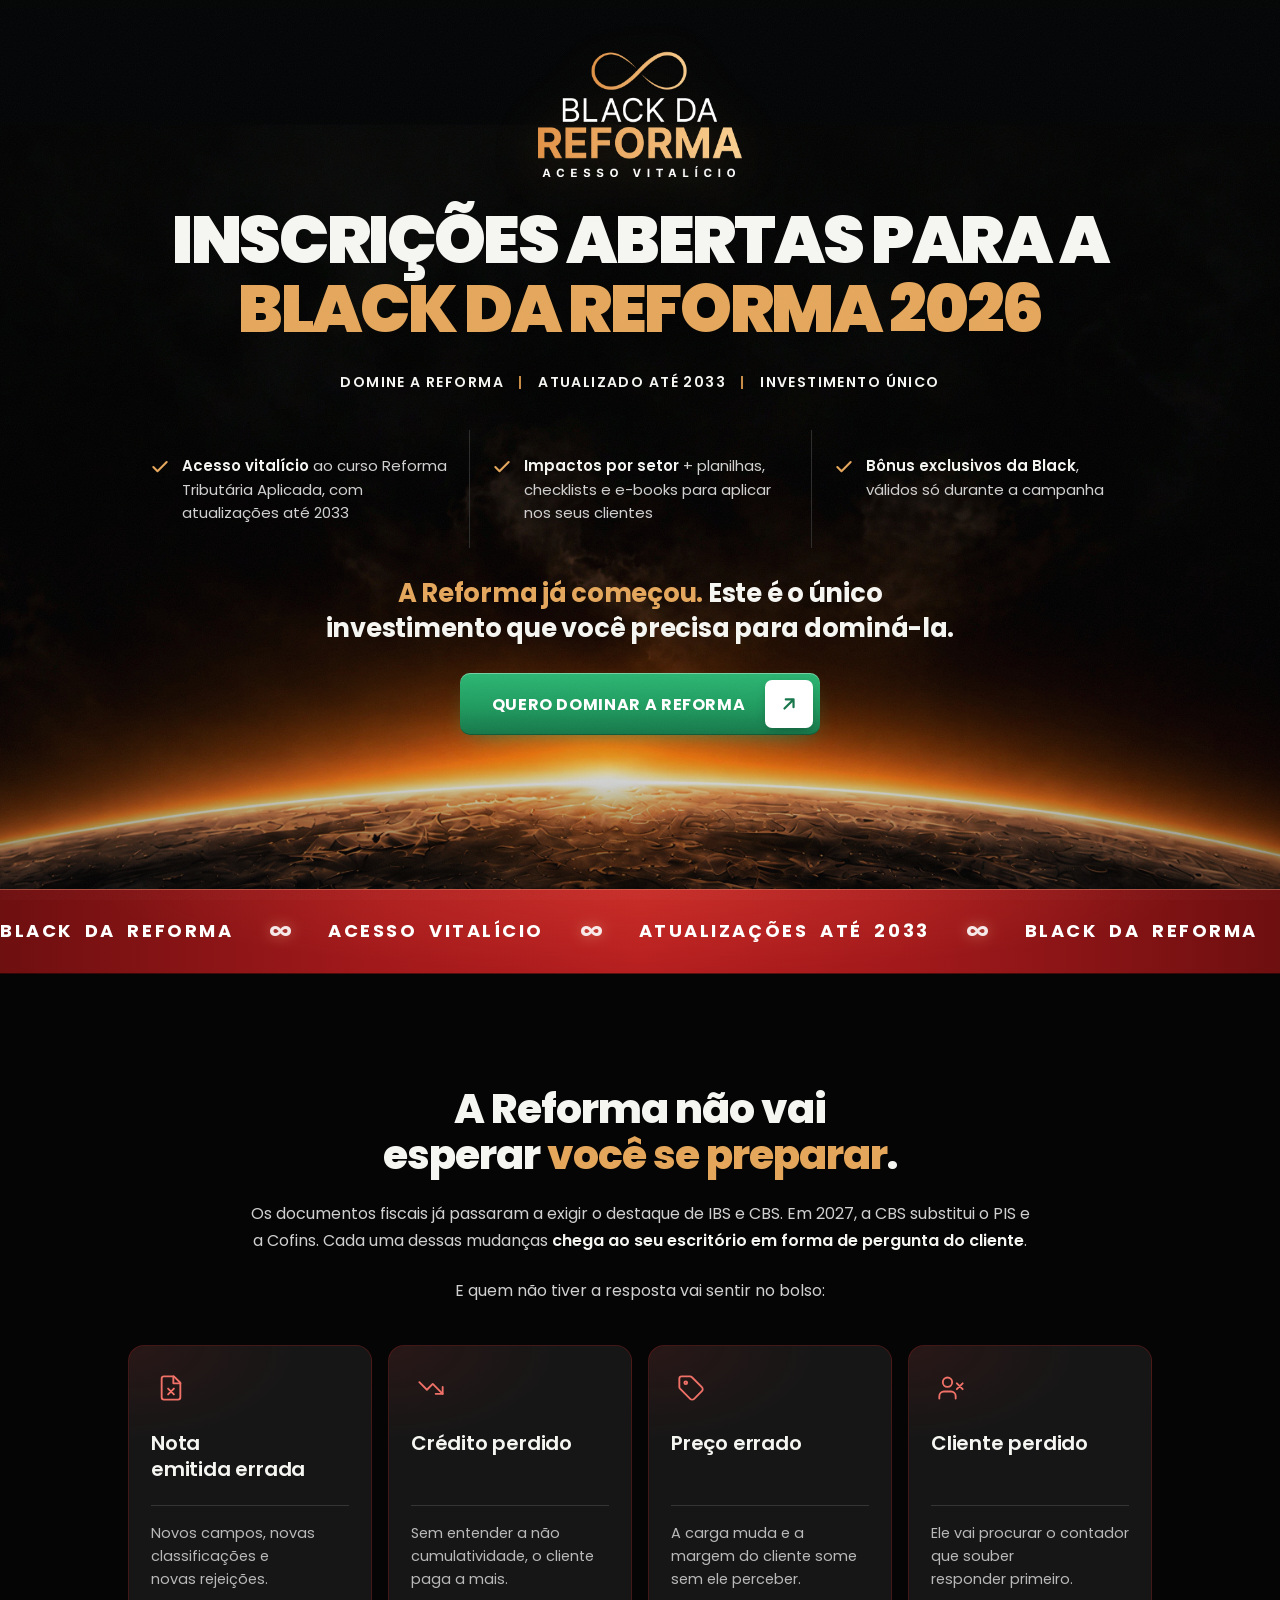
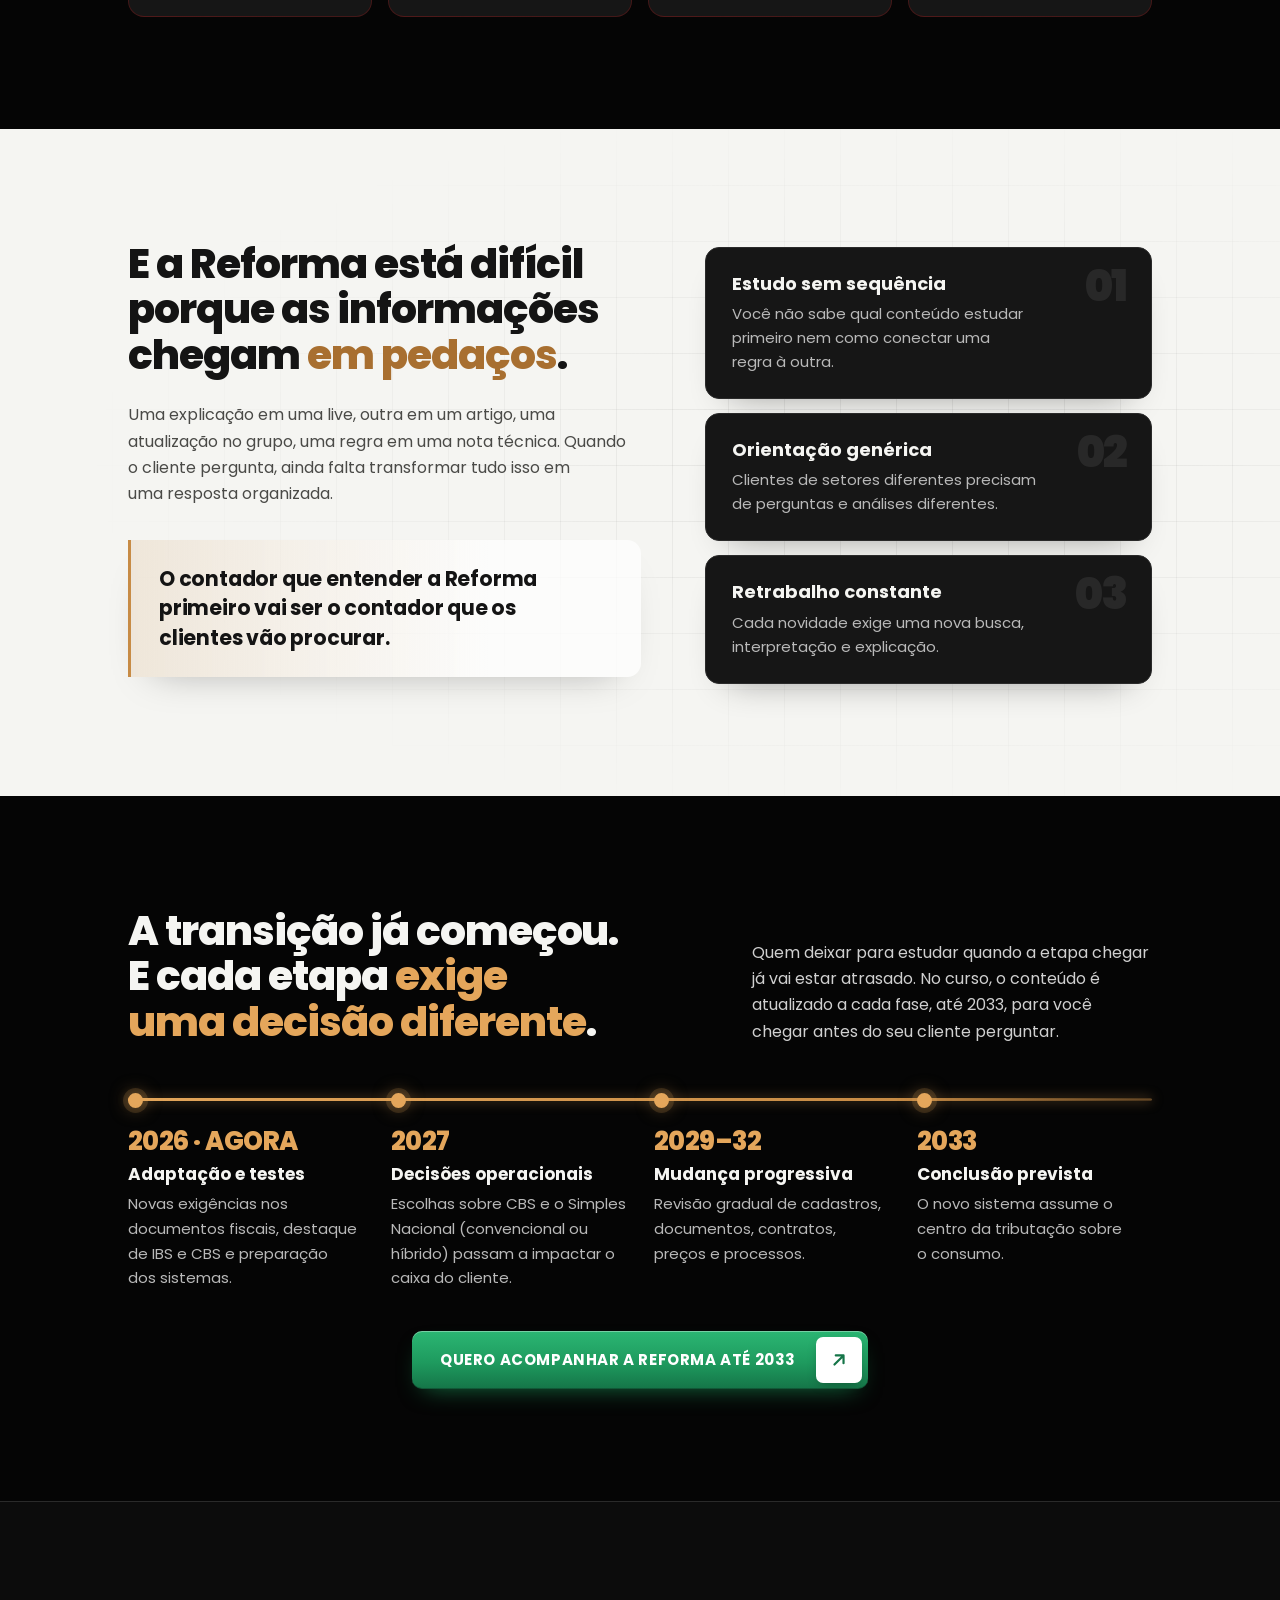
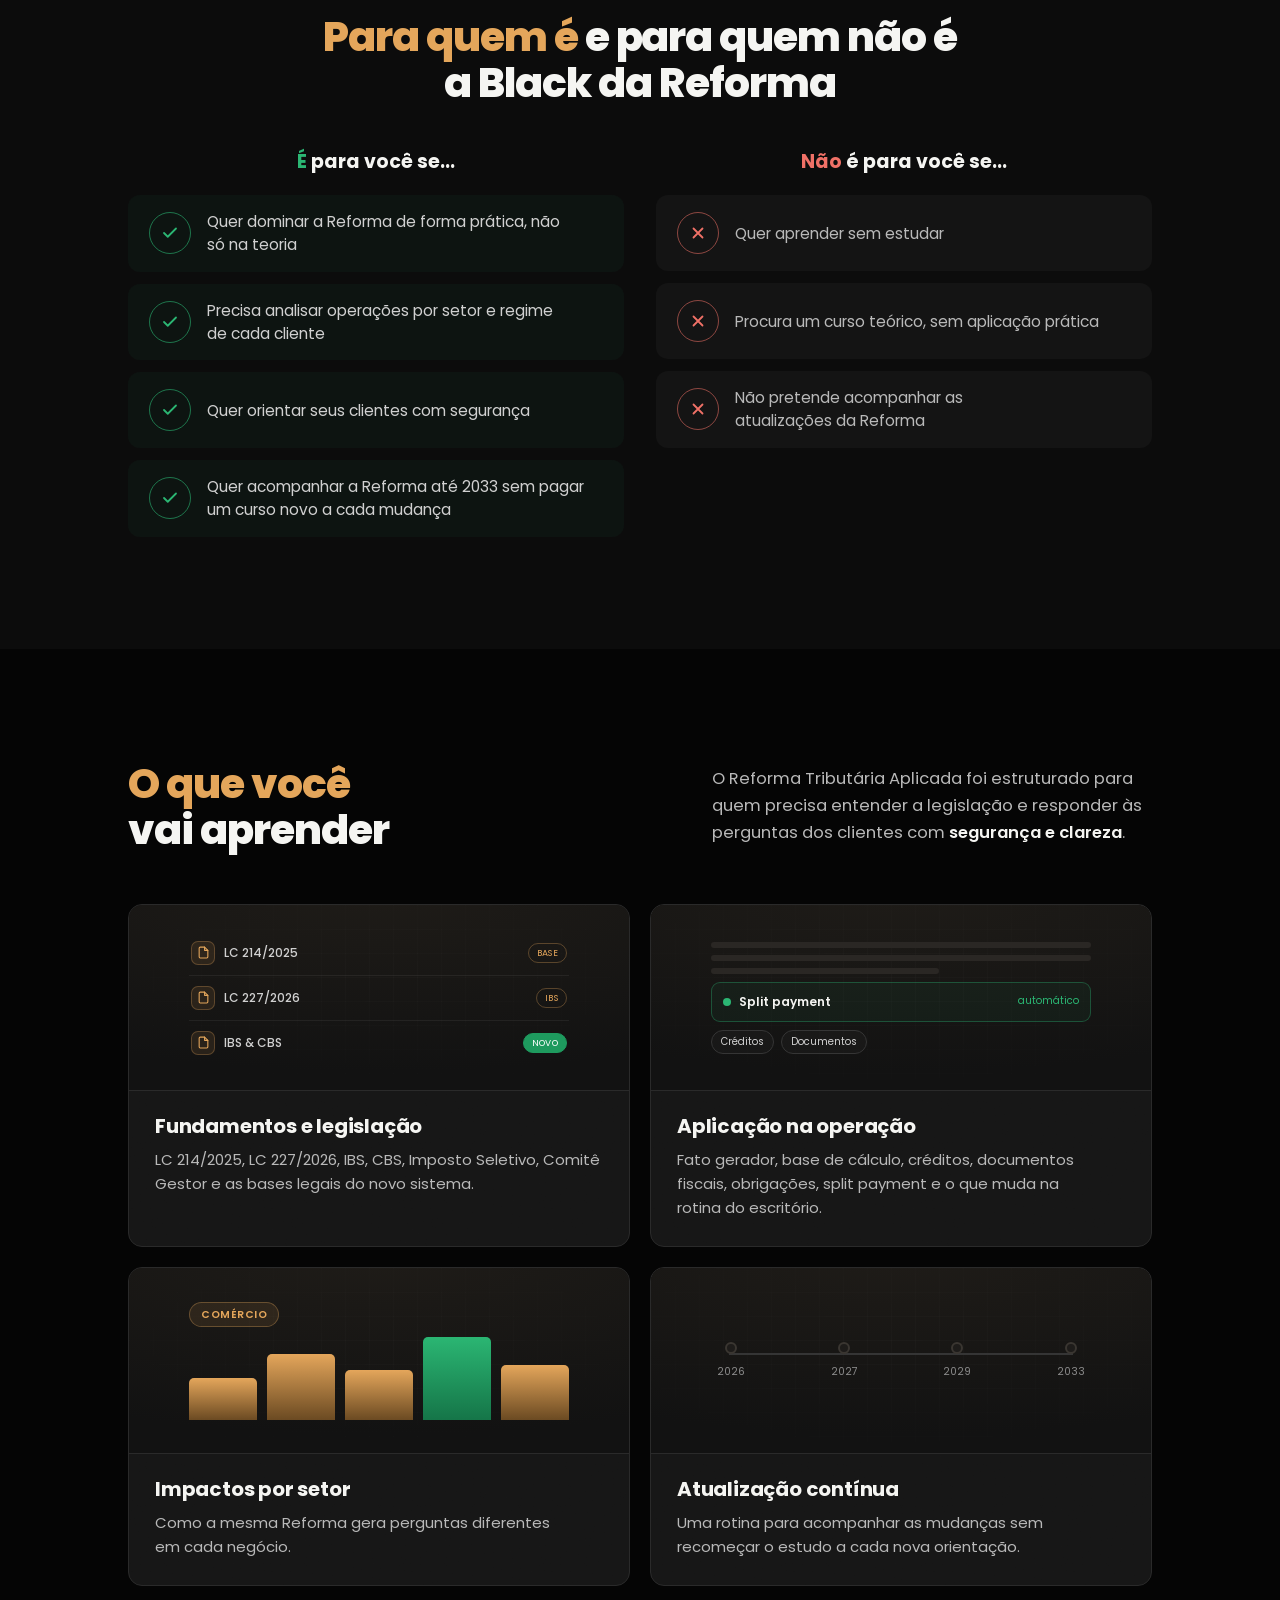
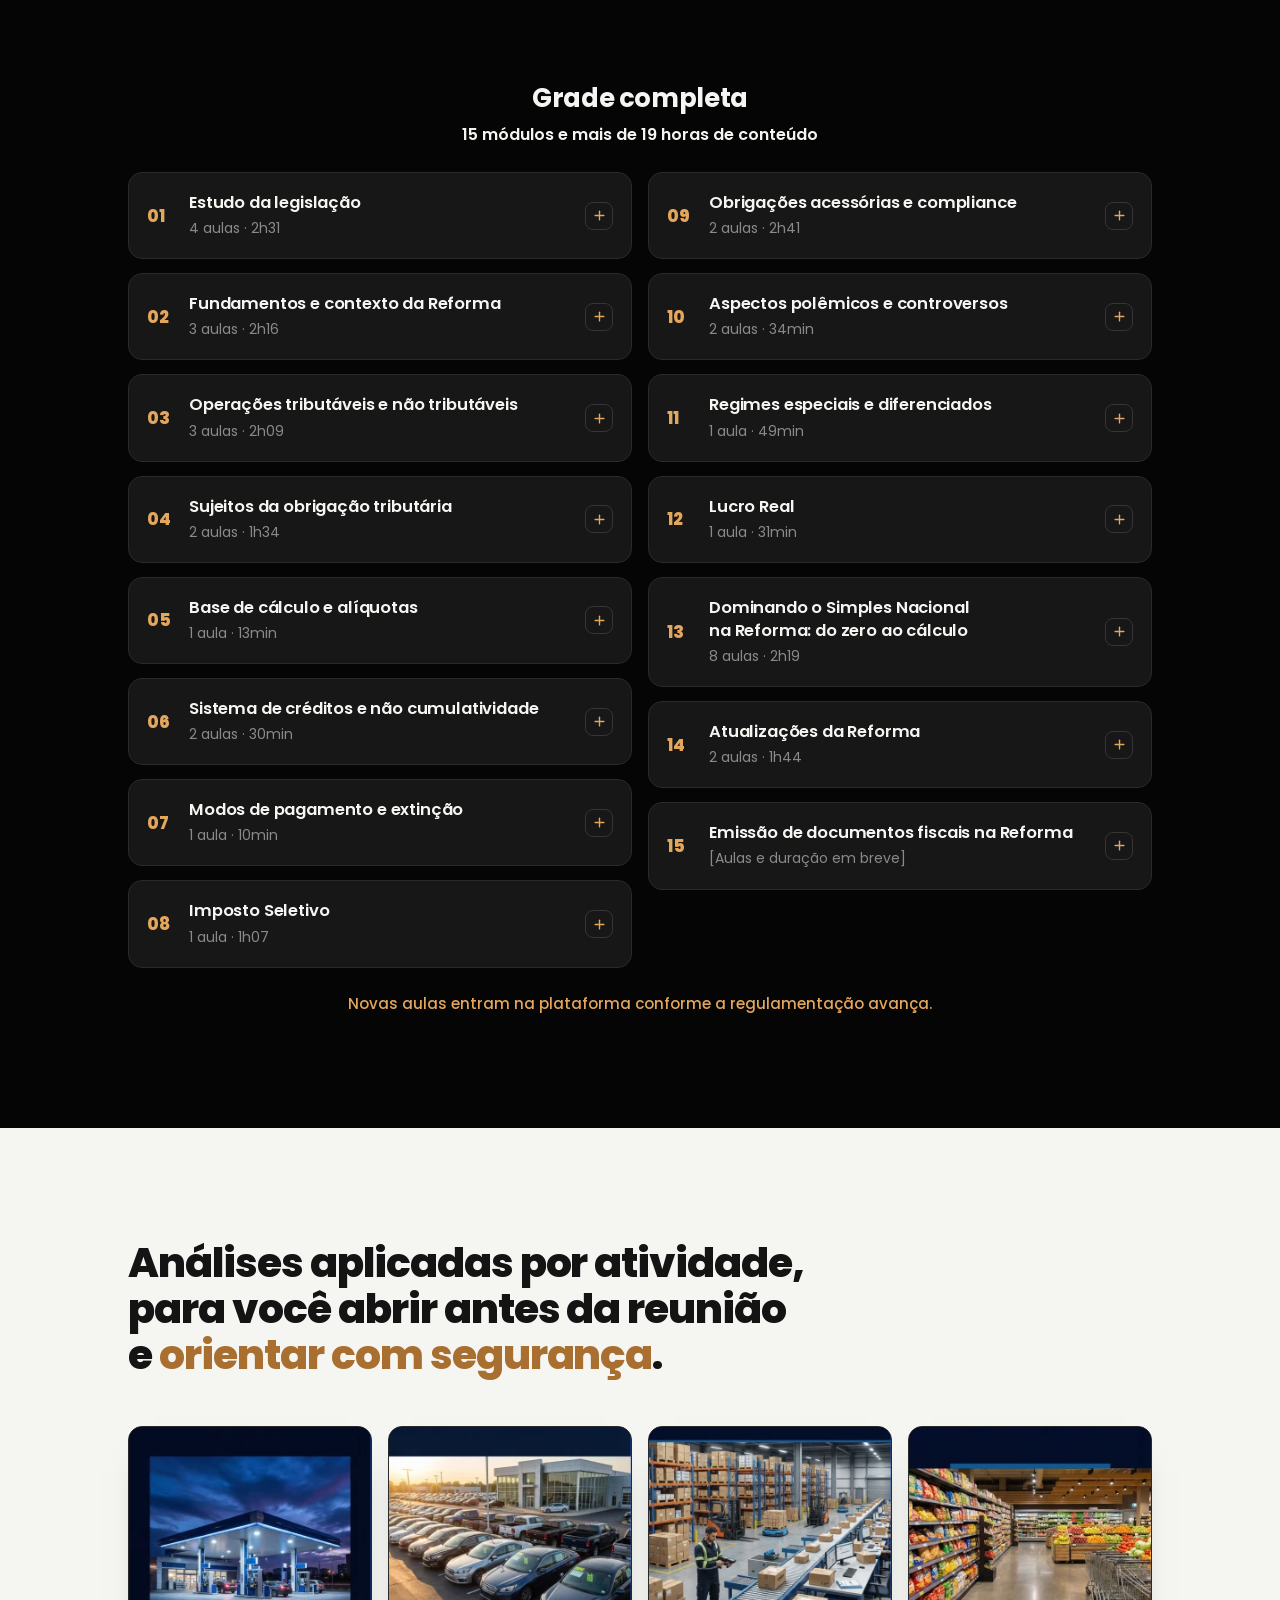
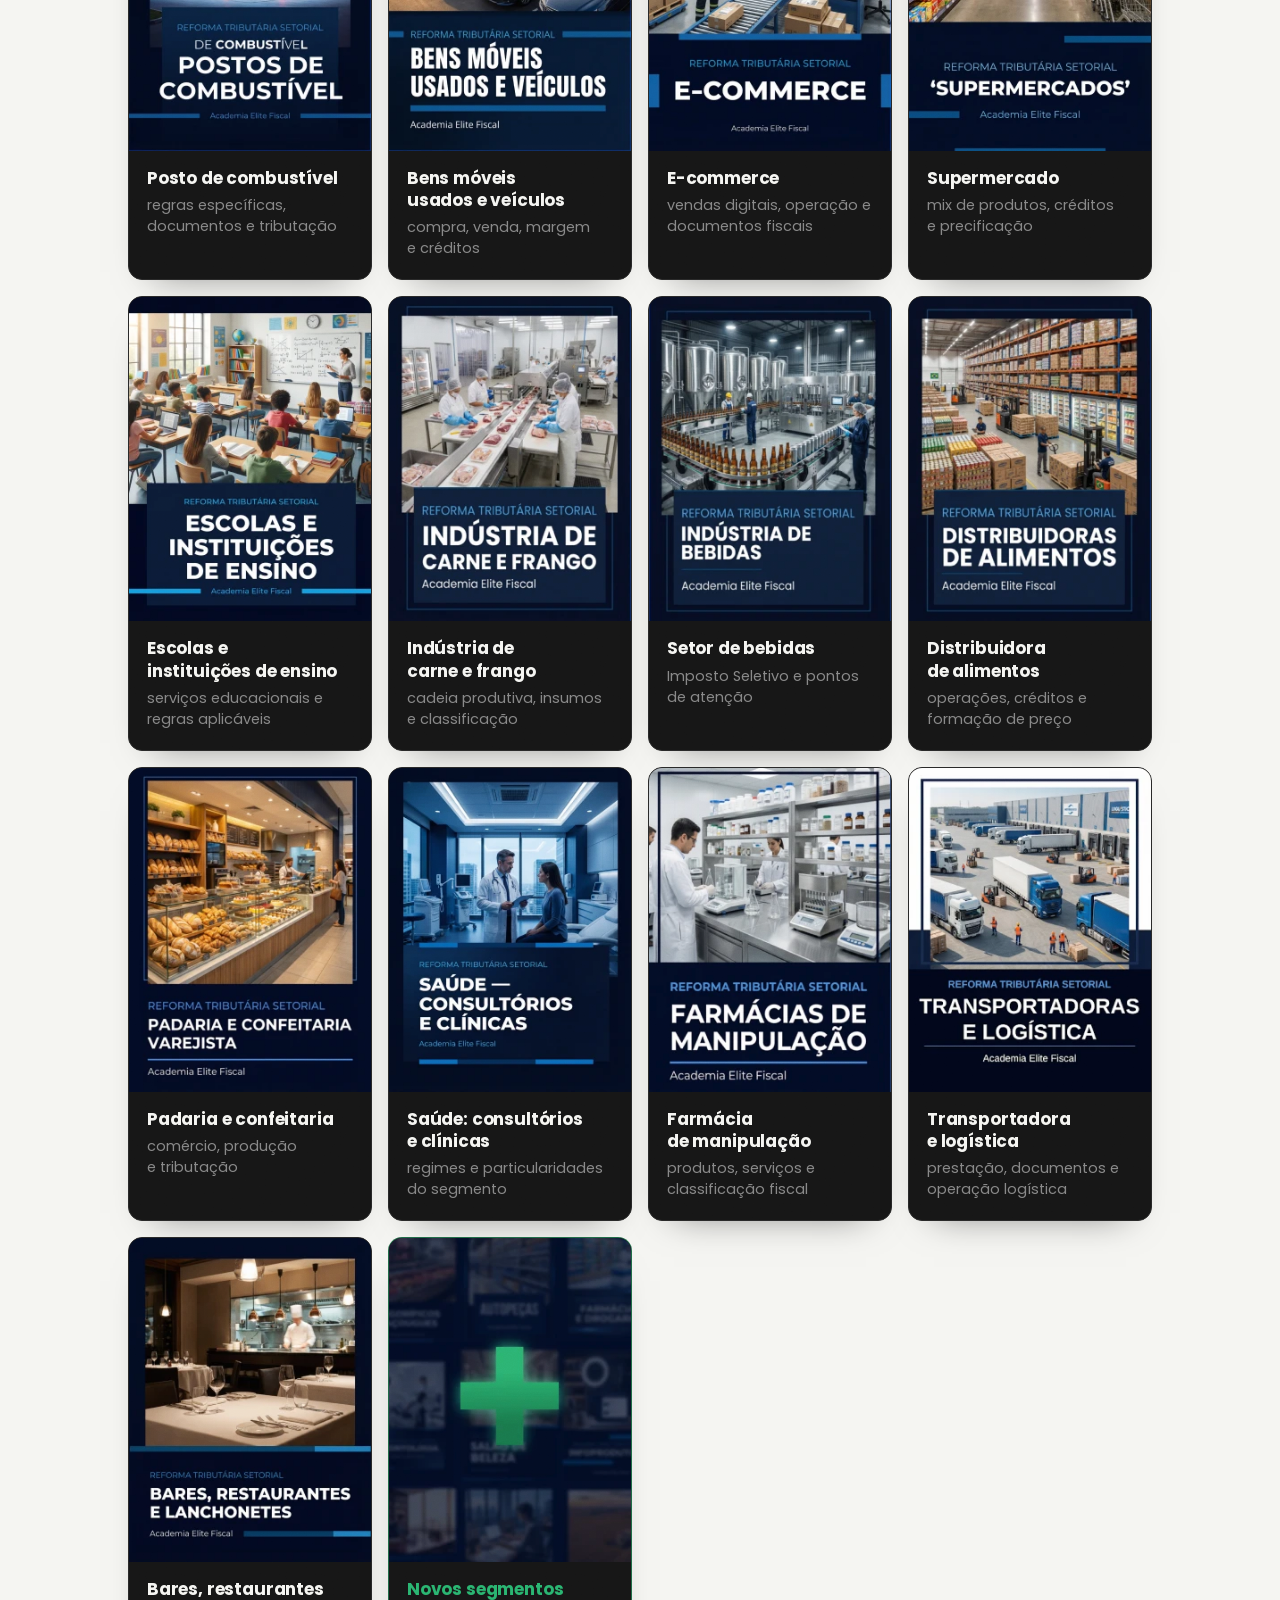
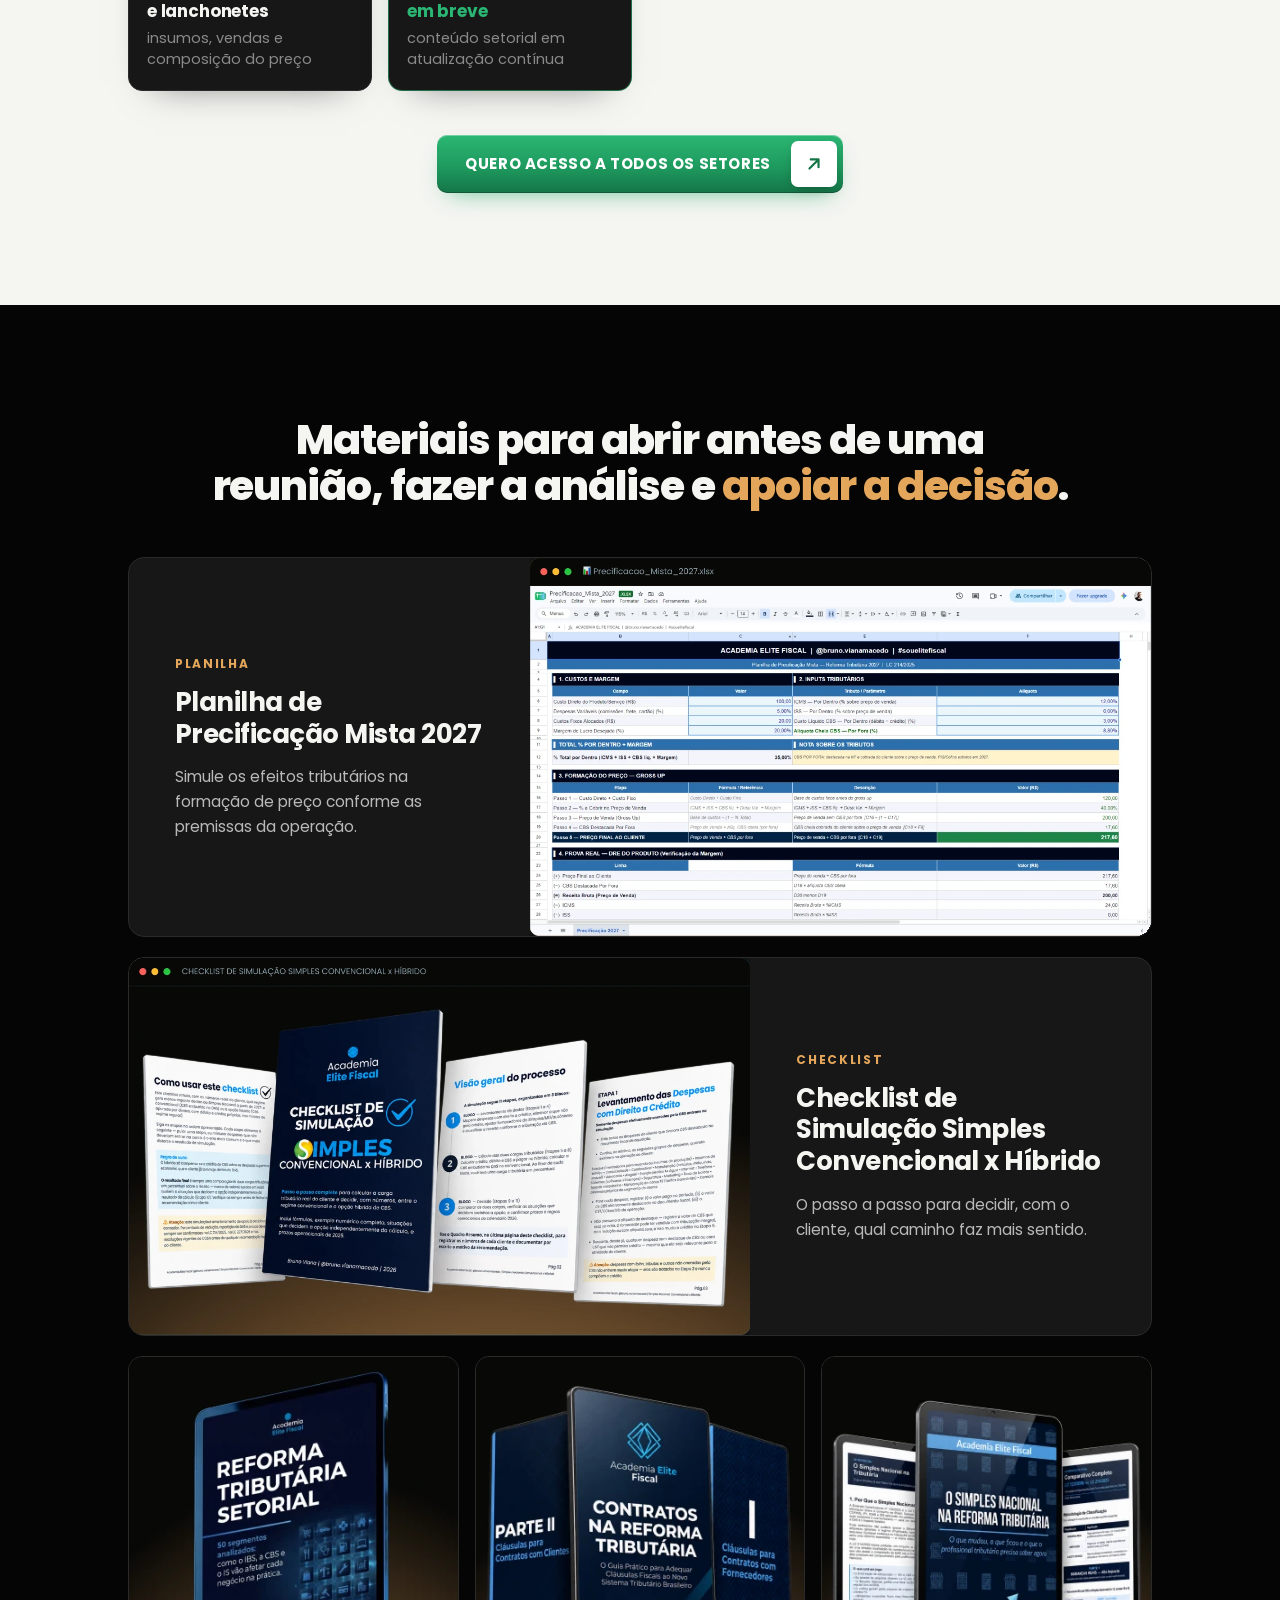
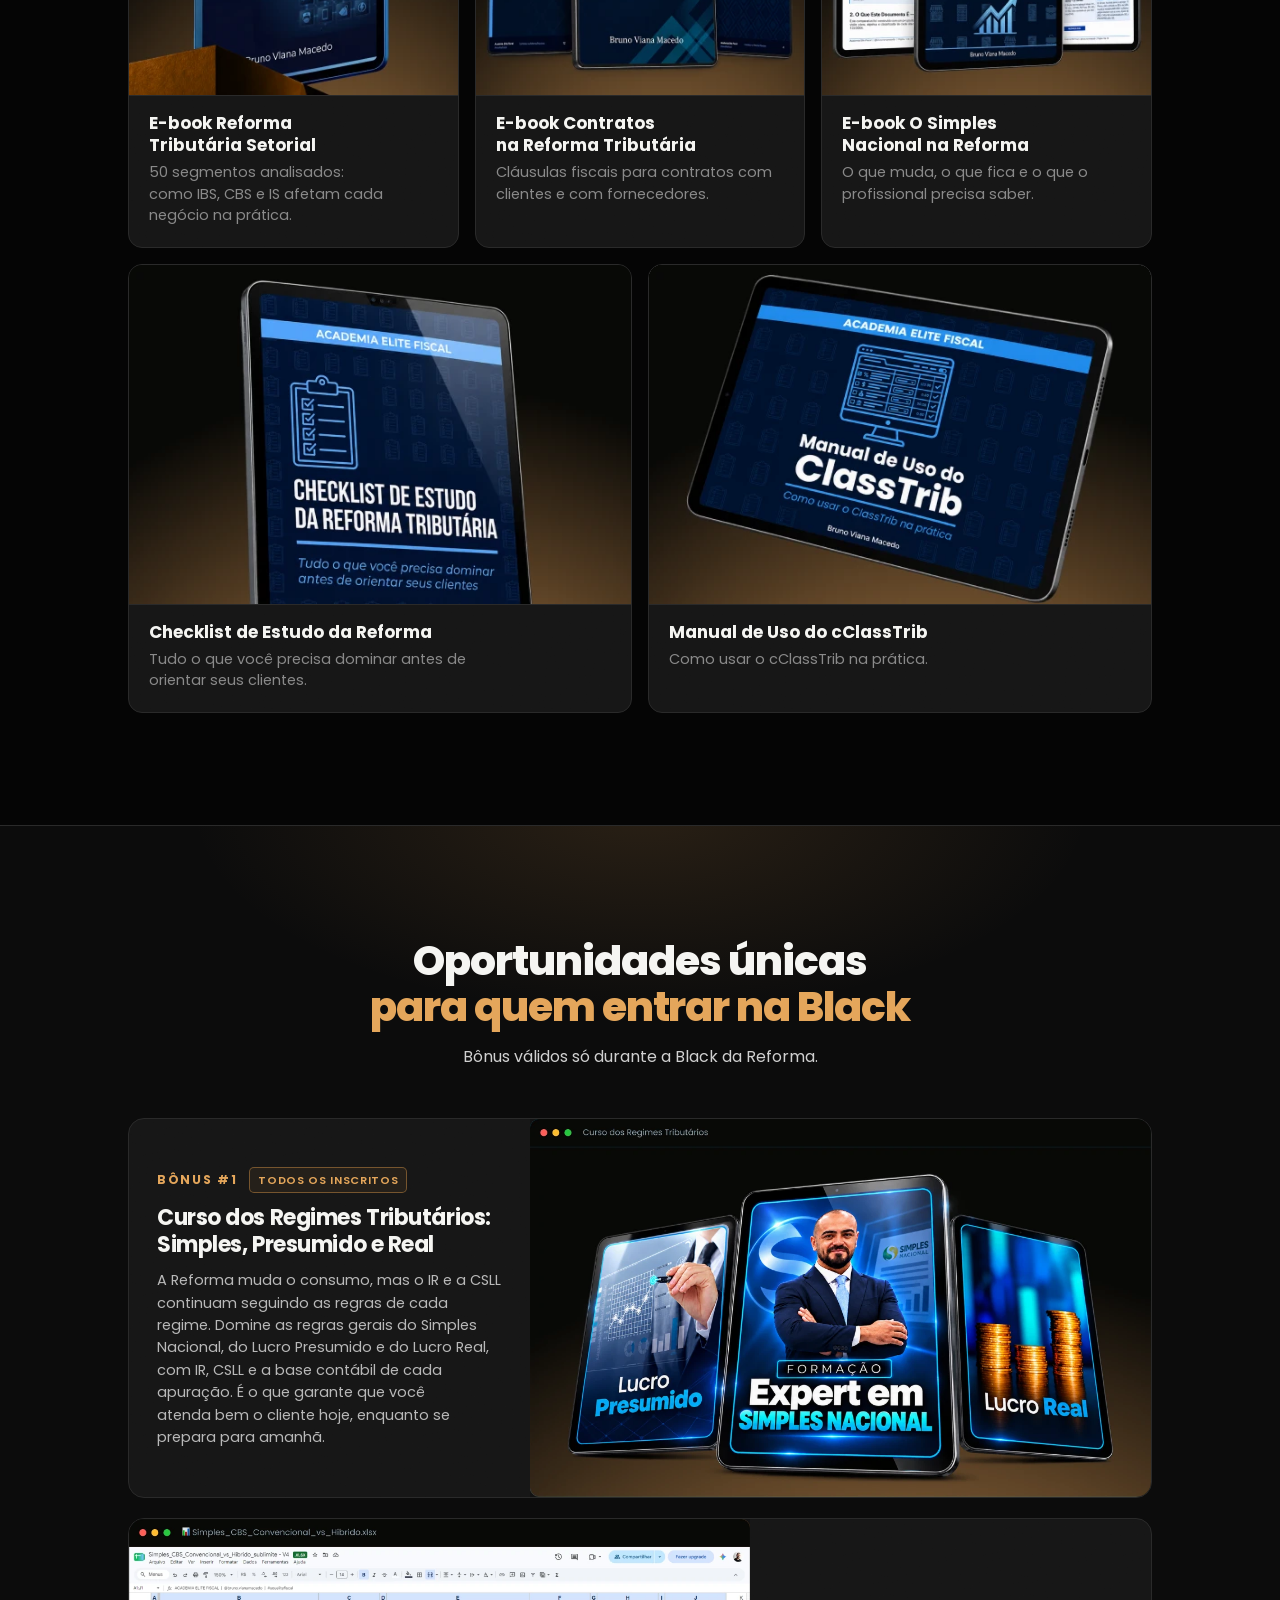
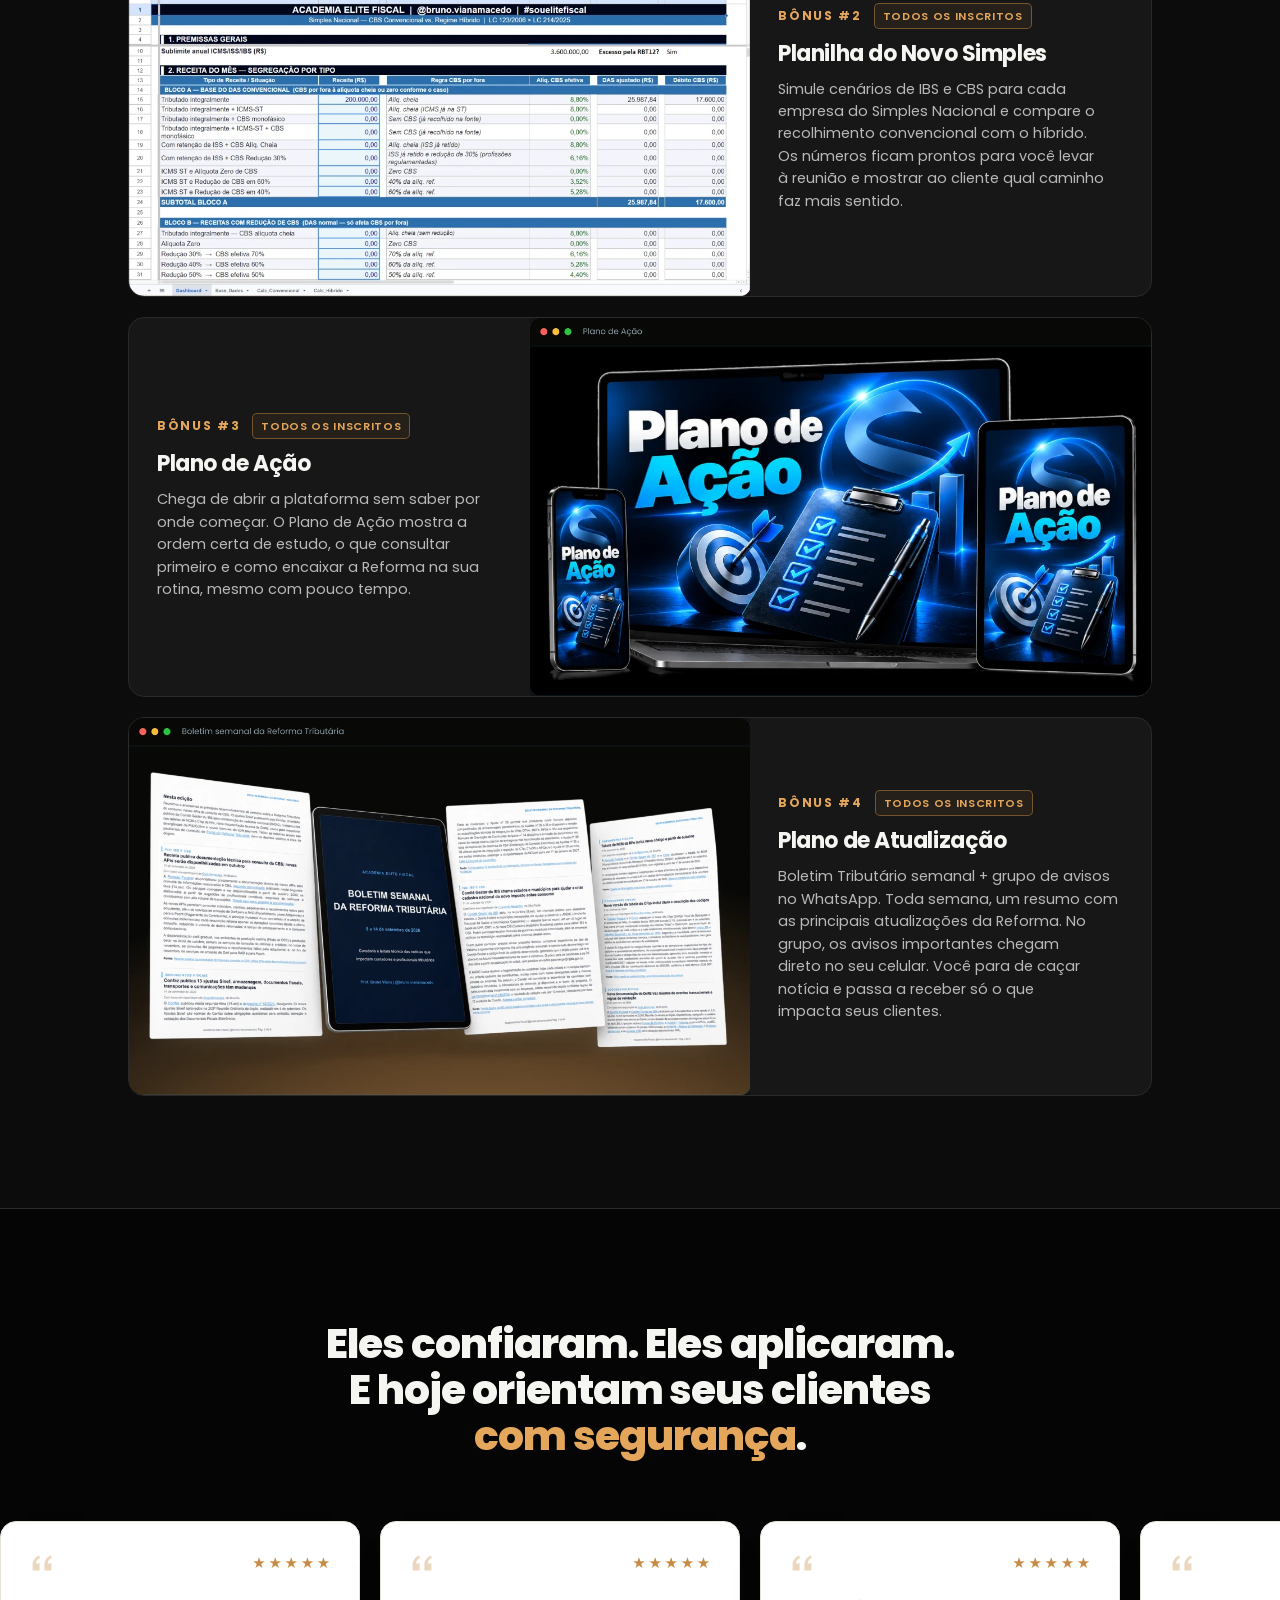
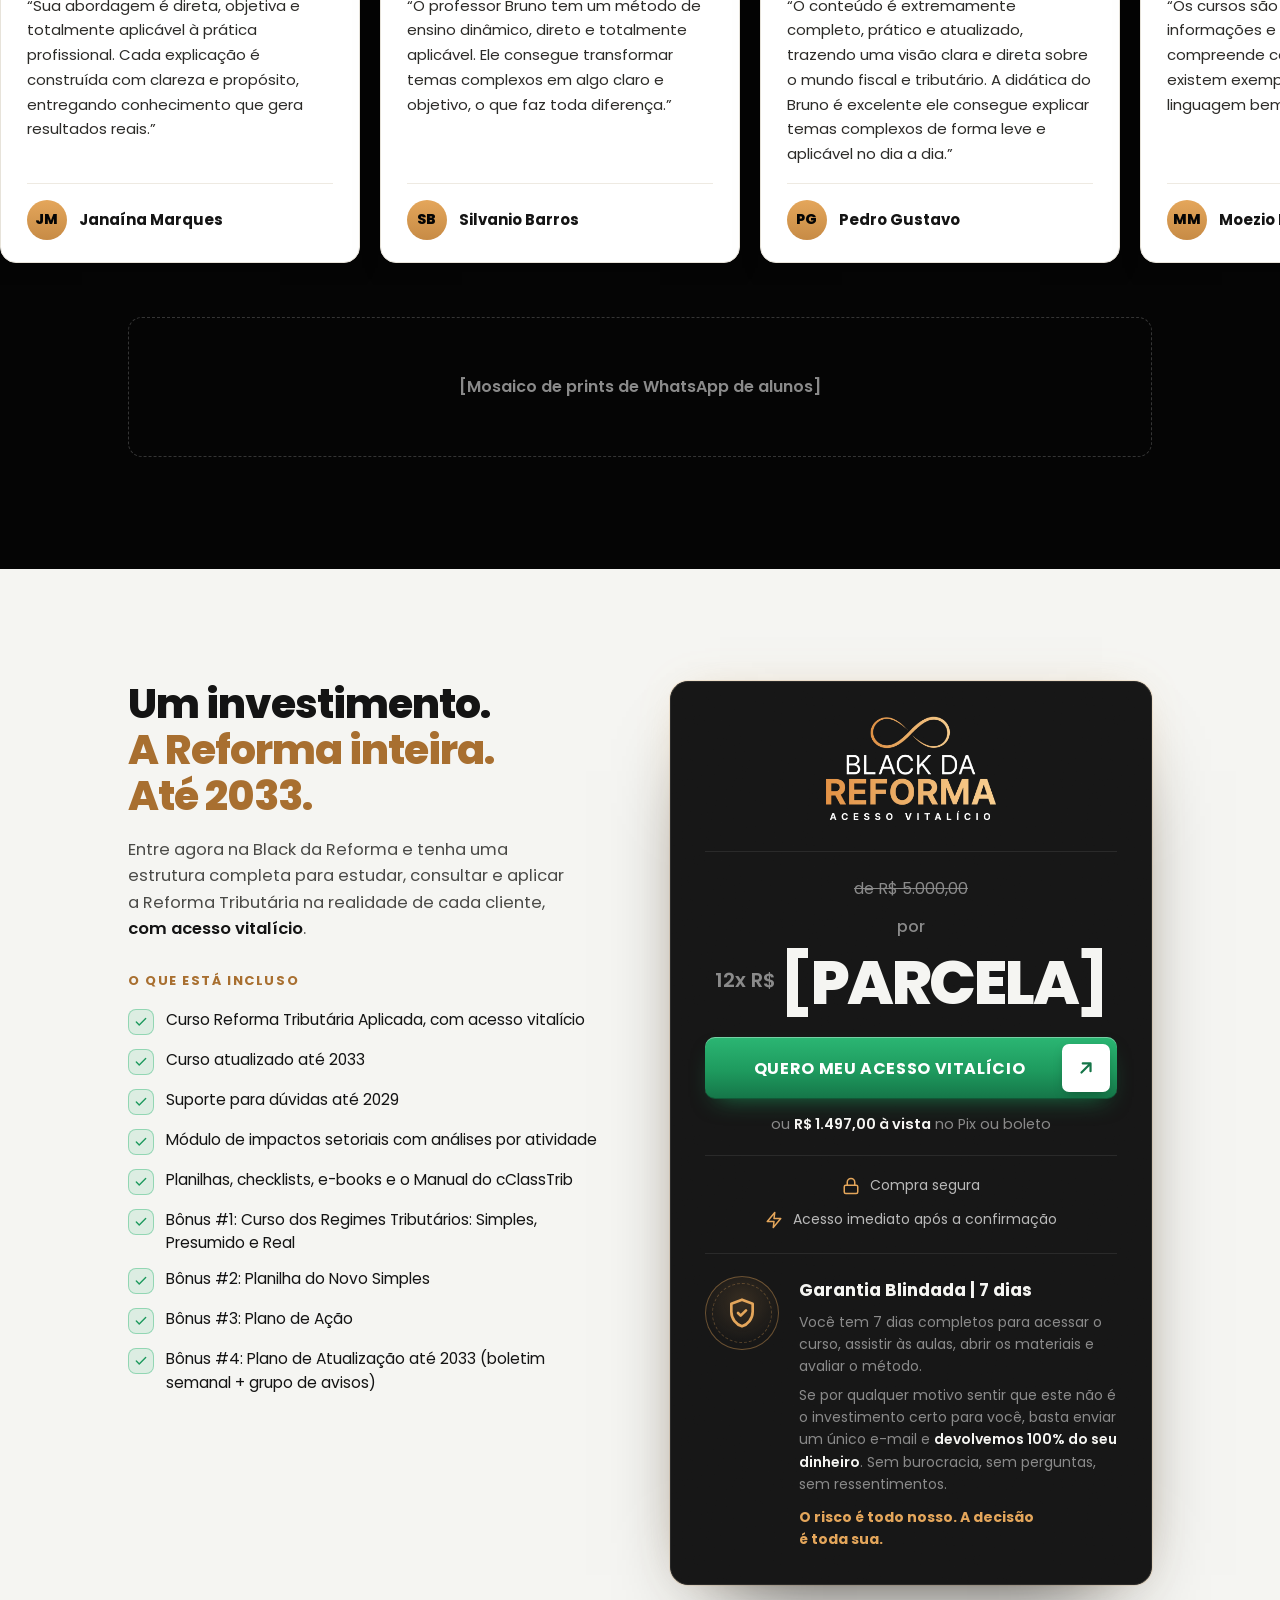
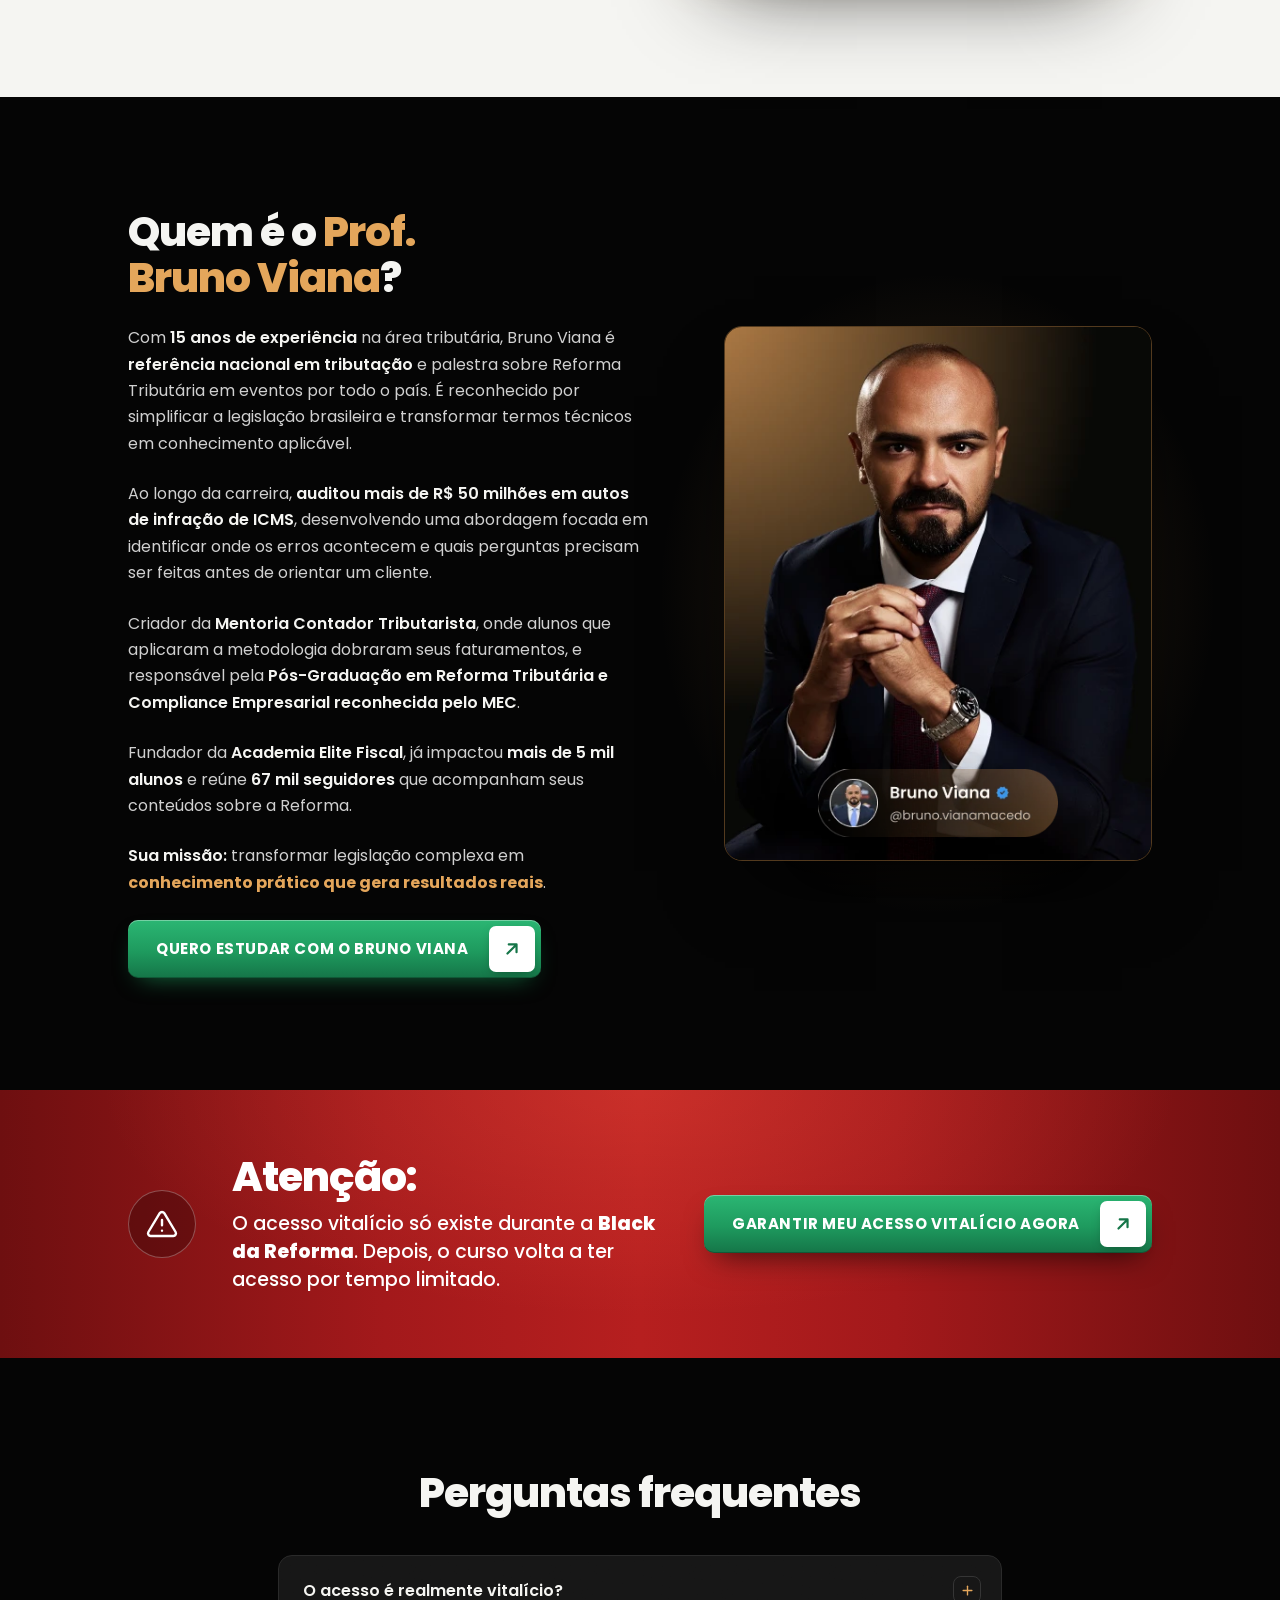
==== index.html @ 29971617 "Página de vendas Black da Reforma: versões Não Alunos e Alunos Co-Authored-By: Claude Opus 5.5 <nore" ====
<!DOCTYPE html>
<html lang="pt-BR" data-offer="nao-alunos">
<head>
  <meta charset="UTF-8">
  <meta name="viewport" content="width=device-width, initial-scale=1, viewport-fit=cover">
  <title>Black da Reforma 2026 | Acesso Vitalício ao Reforma Tributária Aplicada</title>
  <meta name="description" content="Inscrições abertas para a Black da Reforma 2026: acesso vitalício ao curso Reforma Tributária Aplicada, com atualizações até 2033, impactos por setor, materiais práticos e bônus exclusivos. Com o Prof. Bruno Viana.">
  <meta name="theme-color" content="#050505">
  <link rel="icon" href="data:image/svg+xml,%3Csvg xmlns='http://www.w3.org/2000/svg' viewBox='0 0 64 64'%3E%3Crect width='64' height='64' rx='14' fill='%23050505'/%3E%3Ctext x='32' y='44' font-size='34' text-anchor='middle' fill='%23C78B45' font-family='sans-serif'%3E%E2%88%9E%3C/text%3E%3C/svg%3E">

  <!-- Open Graph — substitua os placeholders [CONFIGURAR] antes de publicar -->
  <meta property="og:type" content="website">
  <meta property="og:locale" content="pt_BR">
  <meta property="og:title" content="Black da Reforma 2026 | Acesso Vitalício">
  <meta property="og:description" content="A Reforma já começou. Este é o único investimento que você precisa para dominá-la.">
  <meta property="og:url" content="[CONFIGURAR: URL pública da página]">
  <meta property="og:image" content="[CONFIGURAR: URL absoluta da imagem 1200x630]">
  <meta name="twitter:card" content="summary_large_image">

  <link rel="preconnect" href="https://fonts.googleapis.com">
  <link rel="preconnect" href="https://fonts.gstatic.com" crossorigin>
  <link href="https://fonts.googleapis.com/css2?family=Poppins:wght@400;500;600;700;800;900&display=swap" rel="stylesheet">
  <link rel="preload" as="image" href="assets/fundo_background.webp?v=2" media="(min-width: 1001px)" fetchpriority="high">
  <link rel="preload" as="image" href="assets/fundo_background-1600.webp?v=2" media="(max-width: 1000px)" fetchpriority="high">
  <link rel="stylesheet" href="styles.css?v=55">
  <script>document.documentElement.classList.add('js')</script>
</head>
<body>

<!-- ============ HERO ============ -->
<header class="hero">
  <div class="container hero__inner">
    <img class="hero__logo" src="assets/logotipo-640.webp" alt="Black da Reforma — Acesso Vitalício" width="640" height="392" fetchpriority="high" decoding="async">

    <h1 class="hero__title">Inscrições abertas para a<br><span class="hl">Black da Reforma 2026</span></h1>

    <p class="kicker"><span>DOMINE A REFORMA</span> <i aria-hidden="true">|</i> <span>ATUALIZADO ATÉ 2033</span> <i aria-hidden="true">|</i> <span>INVESTIMENTO ÚNICO</span></p>

    <ul class="hero__checks">
      <li><svg class="ico" viewBox="0 0 24 24" aria-hidden="true"><path d="M20 6 9 17l-5-5"/></svg><span><strong>Acesso vitalício</strong> ao curso Reforma Tributária Aplicada, com atualizações até 2033</span></li>
      <li><svg class="ico" viewBox="0 0 24 24" aria-hidden="true"><path d="M20 6 9 17l-5-5"/></svg><span><strong>Impactos por setor</strong> + planilhas, checklists e e-books para aplicar nos seus clientes</span></li>
      <li><svg class="ico" viewBox="0 0 24 24" aria-hidden="true"><path d="M20 6 9 17l-5-5"/></svg><span><strong>Bônus exclusivos da Black</strong>, válidos só durante a campanha</span></li>
    </ul>

    <p class="hero__statement"><span class="hl">A Reforma já começou.</span> Este é o único investimento que você precisa para dominá-la.</p>

    <a class="btn btn--lg" href="#oferta"><span class="btn__label">QUERO DOMINAR A REFORMA</span><span class="btn__arrow" aria-hidden="true"><svg viewBox="0 0 24 24"><path d="M5 12h14m-6-6 6 6-6 6"/></svg></span></a>
  </div>
</header>

<!-- ============ FAIXA ============ -->
<div class="ribbon" aria-label="BLACK DA REFORMA ∞ ACESSO VITALÍCIO ∞ ATUALIZAÇÕES ATÉ 2033">
  <div class="ribbon__track" aria-hidden="true">
    <div class="ribbon__group"><span class="ribbon__item">BLACK DA REFORMA</span><span class="ribbon__inf">∞</span><span class="ribbon__item">ACESSO VITALÍCIO</span><span class="ribbon__inf">∞</span><span class="ribbon__item">ATUALIZAÇÕES ATÉ 2033</span><span class="ribbon__inf">∞</span><span class="ribbon__item">BLACK DA REFORMA</span><span class="ribbon__inf">∞</span><span class="ribbon__item">ACESSO VITALÍCIO</span><span class="ribbon__inf">∞</span><span class="ribbon__item">ATUALIZAÇÕES ATÉ 2033</span><span class="ribbon__inf">∞</span></div>
    <div class="ribbon__group"><span class="ribbon__item">BLACK DA REFORMA</span><span class="ribbon__inf">∞</span><span class="ribbon__item">ACESSO VITALÍCIO</span><span class="ribbon__inf">∞</span><span class="ribbon__item">ATUALIZAÇÕES ATÉ 2033</span><span class="ribbon__inf">∞</span><span class="ribbon__item">BLACK DA REFORMA</span><span class="ribbon__inf">∞</span><span class="ribbon__item">ACESSO VITALÍCIO</span><span class="ribbon__inf">∞</span><span class="ribbon__item">ATUALIZAÇÕES ATÉ 2033</span><span class="ribbon__inf">∞</span></div>
  </div>
</div>

<main>

<!-- ============ URGÊNCIA DA REFORMA ============ -->
<section class="section">
  <div class="container stack stack--center">
    <h2 class="h2 h2--center reveal-on">A Reforma não vai esperar <span class="hl">você se preparar</span>.</h2>
    <p class="lead lead--center reveal-on">Os documentos fiscais já passaram a exigir o destaque de IBS e CBS. Em 2027, a CBS substitui o PIS e a Cofins. Cada uma dessas mudanças <strong>chega ao seu escritório em forma de pergunta do cliente</strong>.</p>
    <p class="lead lead--center reveal-on">E quem não tiver a resposta vai sentir no bolso:</p>

    <div class="grid grid--4 pains">
      <article class="pain reveal-on">
        <span class="pain__icon" aria-hidden="true"><svg viewBox="0 0 24 24"><path d="M14.5 2H6a2 2 0 0 0-2 2v16a2 2 0 0 0 2 2h12a2 2 0 0 0 2-2V7.5z"/><path d="M14 2v6h6"/><path d="m14.5 12.5-5 5M9.5 12.5l5 5"/></svg></span>
        <h3 class="pain__title">Nota emitida errada</h3>
        <p class="pain__text">Novos campos, novas classificações e novas rejeições.</p>
      </article>
      <article class="pain reveal-on">
        <span class="pain__icon" aria-hidden="true"><svg viewBox="0 0 24 24"><path d="M22 17 13.5 8.5l-5 5L2 7"/><path d="M16 17h6v-6"/></svg></span>
        <h3 class="pain__title">Crédito perdido</h3>
        <p class="pain__text">Sem entender a não cumulatividade, o cliente paga a mais.</p>
      </article>
      <article class="pain reveal-on">
        <span class="pain__icon" aria-hidden="true"><svg viewBox="0 0 24 24"><path d="M12.6 2.6A2 2 0 0 0 11.2 2H4a2 2 0 0 0-2 2v7.2a2 2 0 0 0 .6 1.4l8.7 8.7a2.4 2.4 0 0 0 3.4 0l6.6-6.6a2.4 2.4 0 0 0 0-3.4z"/><circle cx="7.5" cy="7.5" r="1.2"/></svg></span>
        <h3 class="pain__title">Preço errado</h3>
        <p class="pain__text">A carga muda e a margem do cliente some sem ele perceber.</p>
      </article>
      <article class="pain reveal-on">
        <span class="pain__icon" aria-hidden="true"><svg viewBox="0 0 24 24"><path d="M16 21v-2a4 4 0 0 0-4-4H6a4 4 0 0 0-4 4v2"/><circle cx="9" cy="7" r="4"/><path d="m17 8 5 5M22 8l-5 5"/></svg></span>
        <h3 class="pain__title">Cliente perdido</h3>
        <p class="pain__text">Ele vai procurar o contador que souber responder primeiro.</p>
      </article>
    </div>
  </div>
</section>

<!-- ============ INFORMAÇÕES EM PEDAÇOS ============ -->
<section class="section section--white section--grid">
  <div class="container split">
    <div class="split__text stack">
      <h2 class="h2 reveal-on">E a Reforma está difícil porque as informações chegam <span class="hl">em pedaços</span>.</h2>
      <p class="lead reveal-on">Uma explicação em uma live, outra em um artigo, uma atualização no grupo, uma regra em uma nota técnica. Quando o cliente pergunta, ainda falta transformar tudo isso em uma resposta organizada.</p>
      <blockquote class="quote-box reveal-on">
        <p>O contador que entender a Reforma primeiro vai ser o contador que os clientes vão procurar.</p>
      </blockquote>
    </div>
    <div class="steps">
        <article class="step reveal-on">
          <span class="step__n" aria-hidden="true">01</span>
          <h3 class="step__title">Estudo sem sequência</h3>
          <p class="step__text">Você não sabe qual conteúdo estudar primeiro nem como conectar uma regra à outra.</p>
        </article>
        <article class="step reveal-on">
          <span class="step__n" aria-hidden="true">02</span>
          <h3 class="step__title">Orientação genérica</h3>
          <p class="step__text">Clientes de setores diferentes precisam de perguntas e análises diferentes.</p>
        </article>
        <article class="step reveal-on">
          <span class="step__n" aria-hidden="true">03</span>
          <h3 class="step__title">Retrabalho constante</h3>
          <p class="step__text">Cada novidade exige uma nova busca, interpretação e explicação.</p>
        </article>
    </div>
  </div>
</section>

<!-- ============ LINHA DO TEMPO ============ -->
<section class="section">
  <div class="container stack">
    <div class="tl-head">
      <h2 class="h2 tl-head__title reveal-on">A transição já começou. E cada etapa <span class="hl">exige uma decisão diferente</span>.</h2>
      <p class="lead tl-head__text reveal-on">Quem deixar para estudar quando a etapa chegar já vai estar atrasado. No curso, o conteúdo é atualizado a cada fase, até 2033, para você chegar antes do seu cliente perguntar.</p>
    </div>

    <ol class="timeline" data-timeline>
      <li class="timeline__item reveal-on" style="--i:0"><span class="timeline__year">2026 · AGORA</span><h3 class="card__title">Adaptação e testes</h3><p>Novas exigências nos documentos fiscais, destaque de IBS e CBS e preparação dos sistemas.</p></li>
      <li class="timeline__item reveal-on" style="--i:1"><span class="timeline__year">2027</span><h3 class="card__title">Decisões operacionais</h3><p>Escolhas sobre CBS e o Simples Nacional (convencional ou híbrido) passam a impactar o caixa do cliente.</p></li>
      <li class="timeline__item reveal-on" style="--i:2"><span class="timeline__year">2029–32</span><h3 class="card__title">Mudança progressiva</h3><p>Revisão gradual de cadastros, documentos, contratos, preços e processos.</p></li>
      <li class="timeline__item reveal-on" style="--i:3"><span class="timeline__year">2033</span><h3 class="card__title">Conclusão prevista</h3><p>O novo sistema assume o centro da tributação sobre o consumo.</p></li>
    </ol>

    <div class="cta-center reveal-on"><a class="btn" href="#oferta"><span class="btn__label">QUERO ACOMPANHAR A REFORMA ATÉ 2033</span><span class="btn__arrow" aria-hidden="true"><svg viewBox="0 0 24 24"><path d="M5 12h14m-6-6 6 6-6 6"/></svg></span></a></div>
  </div>
</section>

<!-- ============ PARA QUEM É ============ -->
<section class="section section--alt section--line">
  <div class="container stack">
    <h2 class="h2 h2--center reveal-on"><span class="hl">Para quem é</span> e para quem não é<br>a Black da Reforma</h2>
    <div class="fit">
      <div class="fit__col fit__col--yes">
        <p class="fit__label reveal-on"><span>É</span> para você se...</p>
        <ul class="fit__list">
          <li class="fit__item reveal-on"><span class="fit__mark" aria-hidden="true"><svg viewBox="0 0 24 24"><path d="M20 6 9 17l-5-5"/></svg></span><span>Quer dominar a Reforma de forma prática, não só na teoria</span></li>
          <li class="fit__item reveal-on"><span class="fit__mark" aria-hidden="true"><svg viewBox="0 0 24 24"><path d="M20 6 9 17l-5-5"/></svg></span><span>Precisa analisar operações por setor e regime de cada cliente</span></li>
          <li class="fit__item reveal-on"><span class="fit__mark" aria-hidden="true"><svg viewBox="0 0 24 24"><path d="M20 6 9 17l-5-5"/></svg></span><span>Quer orientar seus clientes com segurança</span></li>
          <li class="fit__item reveal-on"><span class="fit__mark" aria-hidden="true"><svg viewBox="0 0 24 24"><path d="M20 6 9 17l-5-5"/></svg></span><span>Quer acompanhar a Reforma até 2033 sem pagar um curso novo a cada mudança</span></li>
        </ul>
      </div>
      <div class="fit__col fit__col--no">
        <p class="fit__label reveal-on"><span>Não</span> é para você se...</p>
        <ul class="fit__list">
          <li class="fit__item reveal-on"><span class="fit__mark" aria-hidden="true"><svg viewBox="0 0 24 24"><path d="M18 6 6 18M6 6l12 12"/></svg></span><span>Quer aprender sem estudar</span></li>
          <li class="fit__item reveal-on"><span class="fit__mark" aria-hidden="true"><svg viewBox="0 0 24 24"><path d="M18 6 6 18M6 6l12 12"/></svg></span><span>Procura um curso teórico, sem aplicação prática</span></li>
          <li class="fit__item reveal-on"><span class="fit__mark" aria-hidden="true"><svg viewBox="0 0 24 24"><path d="M18 6 6 18M6 6l12 12"/></svg></span><span>Não pretende acompanhar as atualizações da Reforma</span></li>
        </ul>
      </div>
    </div>
  </div>
</section>

<!-- ============ O QUE VAI APRENDER ============ -->
<section class="section" id="conteudo">
  <div class="container">
    <div class="sol-head">
      <h2 class="h2 reveal-on"><span class="hl">O que você</span> vai aprender</h2>
      <p class="sol-head__text reveal-on">O Reforma Tributária Aplicada foi estruturado para quem precisa entender a legislação e responder às perguntas dos clientes com <strong>segurança e clareza</strong>.</p>
    </div>

    <div class="sol-grid">
      <article class="seg-card sol-card reveal-on">
        <span class="seg-glow" aria-hidden="true"></span><span class="seg-noise" aria-hidden="true"></span><span class="spot" aria-hidden="true"></span>
        <div class="sol-cover" aria-hidden="true">
          <div class="cov cov-list">
            <div class="cov-row"><span class="cov-ic"><svg viewBox="0 0 24 24" fill="none" stroke="currentColor" stroke-width="2" stroke-linecap="round" stroke-linejoin="round"><path d="M14 2H6a2 2 0 0 0-2 2v16a2 2 0 0 0 2 2h12a2 2 0 0 0 2-2V8Z"/><path d="M14 2v6h6"/></svg></span><span class="cov-label">LC 214/2025</span><span class="cov-pill">Base</span></div>
            <div class="cov-row"><span class="cov-ic"><svg viewBox="0 0 24 24" fill="none" stroke="currentColor" stroke-width="2" stroke-linecap="round" stroke-linejoin="round"><path d="M14 2H6a2 2 0 0 0-2 2v16a2 2 0 0 0 2 2h12a2 2 0 0 0 2-2V8Z"/><path d="M14 2v6h6"/></svg></span><span class="cov-label">LC 227/2026</span><span class="cov-pill">IBS</span></div>
            <div class="cov-row"><span class="cov-ic"><svg viewBox="0 0 24 24" fill="none" stroke="currentColor" stroke-width="2" stroke-linecap="round" stroke-linejoin="round"><path d="M14 2H6a2 2 0 0 0-2 2v16a2 2 0 0 0 2 2h12a2 2 0 0 0 2-2V8Z"/><path d="M14 2v6h6"/></svg></span><span class="cov-label">IBS &amp; CBS</span><span class="cov-pill accent">Novo</span></div>
          </div>
        </div>
        <div class="seg-body"><div class="seg-text">
          <h3>Fundamentos e legislação</h3>
          <p>LC 214/2025, LC 227/2026, IBS, CBS, Imposto Seletivo, Comitê Gestor e as bases legais do novo sistema.</p>
        </div></div>
      </article>
      <article class="seg-card sol-card reveal-on">
        <span class="seg-glow" aria-hidden="true"></span><span class="seg-noise" aria-hidden="true"></span><span class="spot" aria-hidden="true"></span>
        <div class="sol-cover" aria-hidden="true">
          <div class="cov cov-doc">
            <div class="cov-lines"><span></span><span></span><span class="short"></span></div>
            <div class="cov-split"><span class="cov-split-l"><span class="dot accent"></span>Split payment</span><span class="cov-split-v">automático</span></div>
            <div class="cov-chips"><span>Créditos</span><span>Documentos</span></div>
          </div>
        </div>
        <div class="seg-body"><div class="seg-text">
          <h3>Aplicação na operação</h3>
          <p>Fato gerador, base de cálculo, créditos, documentos fiscais, obrigações, split payment e o que muda na rotina do escritório.</p>
        </div></div>
      </article>
      <article class="seg-card sol-card reveal-on">
        <span class="seg-glow" aria-hidden="true"></span><span class="seg-noise" aria-hidden="true"></span><span class="spot" aria-hidden="true"></span>
        <div class="sol-cover" aria-hidden="true">
          <div class="cov cov-chart">
            <span class="cov-tag">Comércio</span>
            <div class="cov-bars"><i style="--h:46%"></i><i style="--h:72%"></i><i style="--h:54%"></i><i class="accent" style="--h:90%"></i><i style="--h:60%"></i></div>
          </div>
        </div>
        <div class="seg-body"><div class="seg-text">
          <h3>Impactos por setor</h3>
          <p>Como a mesma Reforma gera perguntas diferentes em cada negócio.</p>
        </div></div>
      </article>
      <article class="seg-card sol-card reveal-on">
        <span class="seg-glow" aria-hidden="true"></span><span class="seg-noise" aria-hidden="true"></span><span class="spot" aria-hidden="true"></span>
        <div class="sol-cover" aria-hidden="true">
          <div class="cov cov-tl">
            <div class="cov-timeline">
              <div class="cov-node"><span class="d"></span><span class="y">2026</span></div>
              <div class="cov-node"><span class="d"></span><span class="y">2027</span></div>
              <div class="cov-node"><span class="d"></span><span class="y">2029</span></div>
              <div class="cov-node"><span class="d"></span><span class="y">2033</span></div>
            </div>
          </div>
        </div>
        <div class="seg-body"><div class="seg-text">
          <h3>Atualização contínua</h3>
          <p>Uma rotina para acompanhar as mudanças sem recomeçar o estudo a cada nova orientação.</p>
        </div></div>
      </article>
    </div>

    <!-- Subseção: Grade completa -->
    <div class="modules-wrap">
      <div class="modules-head reveal-on">
        <h3 class="h3 h3--center">Grade completa</h3>
        <p><strong>15 módulos e mais de 19 horas de conteúdo</strong></p>
      </div>
      <div class="module-grid">
        <div class="module-col">
          <div class="module seg-card reveal-on">
            <span class="seg-glow" aria-hidden="true"></span><span class="seg-noise" aria-hidden="true"></span><span class="spot" aria-hidden="true"></span>
            <button type="button" class="module-toggle" aria-expanded="false" aria-controls="mod-01">
              <span class="module-index">01</span>
              <span class="module-title"><strong>Estudo da legislação</strong><small>4 aulas · 2h31</small></span>
              <span class="module-plus" aria-hidden="true"><svg viewBox="0 0 24 24" fill="none" stroke="currentColor" stroke-width="2.2" stroke-linecap="round" stroke-linejoin="round"><path d="M12 5v14"/><path d="M5 12h14"/></svg></span>
            </button>
            <div class="lessons" id="mod-01"><ul><li><svg viewBox="0 0 24 24" fill="none" stroke="currentColor" stroke-width="2" stroke-linecap="round" stroke-linejoin="round" aria-hidden="true"><circle cx="12" cy="12" r="10"/><polygon points="10 8 16 12 10 16 10 8" fill="currentColor" stroke="none"/></svg><span>LC 227/26 parte 1 — Comitê Gestor do IBS — 45:09</span></li><li><svg viewBox="0 0 24 24" fill="none" stroke="currentColor" stroke-width="2" stroke-linecap="round" stroke-linejoin="round" aria-hidden="true"><circle cx="12" cy="12" r="10"/><polygon points="10 8 16 12 10 16 10 8" fill="currentColor" stroke="none"/></svg><span>LC 227/26 parte 2 — Contencioso Administrativo — 38:54</span></li><li><svg viewBox="0 0 24 24" fill="none" stroke="currentColor" stroke-width="2" stroke-linecap="round" stroke-linejoin="round" aria-hidden="true"><circle cx="12" cy="12" r="10"/><polygon points="10 8 16 12 10 16 10 8" fill="currentColor" stroke="none"/></svg><span>LC 227/26 parte 3 — Período de transição do ICMS — 35:12</span></li><li><svg viewBox="0 0 24 24" fill="none" stroke="currentColor" stroke-width="2" stroke-linecap="round" stroke-linejoin="round" aria-hidden="true"><circle cx="12" cy="12" r="10"/><polygon points="10 8 16 12 10 16 10 8" fill="currentColor" stroke="none"/></svg><span>LC 227/26 parte 4 — Arrecadação do IBS — 31:50</span></li></ul></div>
          </div>
          <div class="module seg-card reveal-on">
            <span class="seg-glow" aria-hidden="true"></span><span class="seg-noise" aria-hidden="true"></span><span class="spot" aria-hidden="true"></span>
            <button type="button" class="module-toggle" aria-expanded="false" aria-controls="mod-02">
              <span class="module-index">02</span>
              <span class="module-title"><strong>Fundamentos e contexto da Reforma</strong><small>3 aulas · 2h16</small></span>
              <span class="module-plus" aria-hidden="true"><svg viewBox="0 0 24 24" fill="none" stroke="currentColor" stroke-width="2.2" stroke-linecap="round" stroke-linejoin="round"><path d="M12 5v14"/><path d="M5 12h14"/></svg></span>
            </button>
            <div class="lessons" id="mod-02"><ul><li><svg viewBox="0 0 24 24" fill="none" stroke="currentColor" stroke-width="2" stroke-linecap="round" stroke-linejoin="round" aria-hidden="true"><circle cx="12" cy="12" r="10"/><polygon points="10 8 16 12 10 16 10 8" fill="currentColor" stroke="none"/></svg><span>Contexto histórico da Reforma — 1:09:38</span></li><li><svg viewBox="0 0 24 24" fill="none" stroke="currentColor" stroke-width="2" stroke-linecap="round" stroke-linejoin="round" aria-hidden="true"><circle cx="12" cy="12" r="10"/><polygon points="10 8 16 12 10 16 10 8" fill="currentColor" stroke="none"/></svg><span>Visão geral da LC 214/25 — 34:28</span></li><li><svg viewBox="0 0 24 24" fill="none" stroke="currentColor" stroke-width="2" stroke-linecap="round" stroke-linejoin="round" aria-hidden="true"><circle cx="12" cy="12" r="10"/><polygon points="10 8 16 12 10 16 10 8" fill="currentColor" stroke="none"/></svg><span>Princípios fundamentais da nova tributação — 31:58</span></li></ul></div>
          </div>
          <div class="module seg-card reveal-on">
            <span class="seg-glow" aria-hidden="true"></span><span class="seg-noise" aria-hidden="true"></span><span class="spot" aria-hidden="true"></span>
            <button type="button" class="module-toggle" aria-expanded="false" aria-controls="mod-03">
              <span class="module-index">03</span>
              <span class="module-title"><strong>Operações tributáveis e não tributáveis</strong><small>3 aulas · 2h09</small></span>
              <span class="module-plus" aria-hidden="true"><svg viewBox="0 0 24 24" fill="none" stroke="currentColor" stroke-width="2.2" stroke-linecap="round" stroke-linejoin="round"><path d="M12 5v14"/><path d="M5 12h14"/></svg></span>
            </button>
            <div class="lessons" id="mod-03"><ul><li><svg viewBox="0 0 24 24" fill="none" stroke="currentColor" stroke-width="2" stroke-linecap="round" stroke-linejoin="round" aria-hidden="true"><circle cx="12" cy="12" r="10"/><polygon points="10 8 16 12 10 16 10 8" fill="currentColor" stroke="none"/></svg><span>Fato gerador e hipótese de incidência — 56:09</span></li><li><svg viewBox="0 0 24 24" fill="none" stroke="currentColor" stroke-width="2" stroke-linecap="round" stroke-linejoin="round" aria-hidden="true"><circle cx="12" cy="12" r="10"/><polygon points="10 8 16 12 10 16 10 8" fill="currentColor" stroke="none"/></svg><span>Não incidência do IBS e CBS — 18:18</span></li><li><svg viewBox="0 0 24 24" fill="none" stroke="currentColor" stroke-width="2" stroke-linecap="round" stroke-linejoin="round" aria-hidden="true"><circle cx="12" cy="12" r="10"/><polygon points="10 8 16 12 10 16 10 8" fill="currentColor" stroke="none"/></svg><span>Imunidades constitucionais — 55:04</span></li></ul></div>
          </div>
          <div class="module seg-card reveal-on">
            <span class="seg-glow" aria-hidden="true"></span><span class="seg-noise" aria-hidden="true"></span><span class="spot" aria-hidden="true"></span>
            <button type="button" class="module-toggle" aria-expanded="false" aria-controls="mod-04">
              <span class="module-index">04</span>
              <span class="module-title"><strong>Sujeitos da obrigação tributária</strong><small>2 aulas · 1h34</small></span>
              <span class="module-plus" aria-hidden="true"><svg viewBox="0 0 24 24" fill="none" stroke="currentColor" stroke-width="2.2" stroke-linecap="round" stroke-linejoin="round"><path d="M12 5v14"/><path d="M5 12h14"/></svg></span>
            </button>
            <div class="lessons" id="mod-04"><ul><li><svg viewBox="0 0 24 24" fill="none" stroke="currentColor" stroke-width="2" stroke-linecap="round" stroke-linejoin="round" aria-hidden="true"><circle cx="12" cy="12" r="10"/><polygon points="10 8 16 12 10 16 10 8" fill="currentColor" stroke="none"/></svg><span>Contribuintes, responsáveis e não contribuintes — 51:33</span></li><li><svg viewBox="0 0 24 24" fill="none" stroke="currentColor" stroke-width="2" stroke-linecap="round" stroke-linejoin="round" aria-hidden="true"><circle cx="12" cy="12" r="10"/><polygon points="10 8 16 12 10 16 10 8" fill="currentColor" stroke="none"/></svg><span>Local da operação e repartição de receitas — 42:14</span></li></ul></div>
          </div>
          <div class="module seg-card reveal-on">
            <span class="seg-glow" aria-hidden="true"></span><span class="seg-noise" aria-hidden="true"></span><span class="spot" aria-hidden="true"></span>
            <button type="button" class="module-toggle" aria-expanded="false" aria-controls="mod-05">
              <span class="module-index">05</span>
              <span class="module-title"><strong>Base de cálculo e alíquotas</strong><small>1 aula · 13min</small></span>
              <span class="module-plus" aria-hidden="true"><svg viewBox="0 0 24 24" fill="none" stroke="currentColor" stroke-width="2.2" stroke-linecap="round" stroke-linejoin="round"><path d="M12 5v14"/><path d="M5 12h14"/></svg></span>
            </button>
            <div class="lessons" id="mod-05"><ul><li><svg viewBox="0 0 24 24" fill="none" stroke="currentColor" stroke-width="2" stroke-linecap="round" stroke-linejoin="round" aria-hidden="true"><circle cx="12" cy="12" r="10"/><polygon points="10 8 16 12 10 16 10 8" fill="currentColor" stroke="none"/></svg><span>Base de cálculo IBS e CBS — 12:58</span></li></ul></div>
          </div>
          <div class="module seg-card reveal-on">
            <span class="seg-glow" aria-hidden="true"></span><span class="seg-noise" aria-hidden="true"></span><span class="spot" aria-hidden="true"></span>
            <button type="button" class="module-toggle" aria-expanded="false" aria-controls="mod-06">
              <span class="module-index">06</span>
              <span class="module-title"><strong>Sistema de créditos e não cumulatividade</strong><small>2 aulas · 30min</small></span>
              <span class="module-plus" aria-hidden="true"><svg viewBox="0 0 24 24" fill="none" stroke="currentColor" stroke-width="2.2" stroke-linecap="round" stroke-linejoin="round"><path d="M12 5v14"/><path d="M5 12h14"/></svg></span>
            </button>
            <div class="lessons" id="mod-06"><ul><li><svg viewBox="0 0 24 24" fill="none" stroke="currentColor" stroke-width="2" stroke-linecap="round" stroke-linejoin="round" aria-hidden="true"><circle cx="12" cy="12" r="10"/><polygon points="10 8 16 12 10 16 10 8" fill="currentColor" stroke="none"/></svg><span>Princípios da não cumulatividade — 18:56</span></li><li><svg viewBox="0 0 24 24" fill="none" stroke="currentColor" stroke-width="2" stroke-linecap="round" stroke-linejoin="round" aria-hidden="true"><circle cx="12" cy="12" r="10"/><polygon points="10 8 16 12 10 16 10 8" fill="currentColor" stroke="none"/></svg><span>Vedações e uso do crédito — 10:34</span></li></ul></div>
          </div>
          <div class="module seg-card reveal-on">
            <span class="seg-glow" aria-hidden="true"></span><span class="seg-noise" aria-hidden="true"></span><span class="spot" aria-hidden="true"></span>
            <button type="button" class="module-toggle" aria-expanded="false" aria-controls="mod-07">
              <span class="module-index">07</span>
              <span class="module-title"><strong>Modos de pagamento e extinção</strong><small>1 aula · 10min</small></span>
              <span class="module-plus" aria-hidden="true"><svg viewBox="0 0 24 24" fill="none" stroke="currentColor" stroke-width="2.2" stroke-linecap="round" stroke-linejoin="round"><path d="M12 5v14"/><path d="M5 12h14"/></svg></span>
            </button>
            <div class="lessons" id="mod-07"><ul><li><svg viewBox="0 0 24 24" fill="none" stroke="currentColor" stroke-width="2" stroke-linecap="round" stroke-linejoin="round" aria-hidden="true"><circle cx="12" cy="12" r="10"/><polygon points="10 8 16 12 10 16 10 8" fill="currentColor" stroke="none"/></svg><span>Extinção do débito — 10:26</span></li></ul></div>
          </div>
          <div class="module seg-card reveal-on">
            <span class="seg-glow" aria-hidden="true"></span><span class="seg-noise" aria-hidden="true"></span><span class="spot" aria-hidden="true"></span>
            <button type="button" class="module-toggle" aria-expanded="false" aria-controls="mod-08">
              <span class="module-index">08</span>
              <span class="module-title"><strong>Imposto Seletivo</strong><small>1 aula · 1h07</small></span>
              <span class="module-plus" aria-hidden="true"><svg viewBox="0 0 24 24" fill="none" stroke="currentColor" stroke-width="2.2" stroke-linecap="round" stroke-linejoin="round"><path d="M12 5v14"/><path d="M5 12h14"/></svg></span>
            </button>
            <div class="lessons" id="mod-08"><ul><li><svg viewBox="0 0 24 24" fill="none" stroke="currentColor" stroke-width="2" stroke-linecap="round" stroke-linejoin="round" aria-hidden="true"><circle cx="12" cy="12" r="10"/><polygon points="10 8 16 12 10 16 10 8" fill="currentColor" stroke="none"/></svg><span>Imposto Seletivo — bebidas na mira da Reforma Tributária — 1:07:12</span></li></ul></div>
          </div>
        </div>
        <div class="module-col">
          <div class="module seg-card reveal-on">
            <span class="seg-glow" aria-hidden="true"></span><span class="seg-noise" aria-hidden="true"></span><span class="spot" aria-hidden="true"></span>
            <button type="button" class="module-toggle" aria-expanded="false" aria-controls="mod-09">
              <span class="module-index">09</span>
              <span class="module-title"><strong>Obrigações acessórias e compliance</strong><small>2 aulas · 2h41</small></span>
              <span class="module-plus" aria-hidden="true"><svg viewBox="0 0 24 24" fill="none" stroke="currentColor" stroke-width="2.2" stroke-linecap="round" stroke-linejoin="round"><path d="M12 5v14"/><path d="M5 12h14"/></svg></span>
            </button>
            <div class="lessons" id="mod-09"><ul><li><svg viewBox="0 0 24 24" fill="none" stroke="currentColor" stroke-width="2" stroke-linecap="round" stroke-linejoin="round" aria-hidden="true"><circle cx="12" cy="12" r="10"/><polygon points="10 8 16 12 10 16 10 8" fill="currentColor" stroke="none"/></svg><span>Treinamento de emissão de NF na Reforma Tributária — 2:11:31</span></li><li><svg viewBox="0 0 24 24" fill="none" stroke="currentColor" stroke-width="2" stroke-linecap="round" stroke-linejoin="round" aria-hidden="true"><circle cx="12" cy="12" r="10"/><polygon points="10 8 16 12 10 16 10 8" fill="currentColor" stroke="none"/></svg><span>Classificação fiscal na prática — 29:18</span></li></ul></div>
          </div>
          <div class="module seg-card reveal-on">
            <span class="seg-glow" aria-hidden="true"></span><span class="seg-noise" aria-hidden="true"></span><span class="spot" aria-hidden="true"></span>
            <button type="button" class="module-toggle" aria-expanded="false" aria-controls="mod-10">
              <span class="module-index">10</span>
              <span class="module-title"><strong>Aspectos polêmicos e controversos</strong><small>2 aulas · 34min</small></span>
              <span class="module-plus" aria-hidden="true"><svg viewBox="0 0 24 24" fill="none" stroke="currentColor" stroke-width="2.2" stroke-linecap="round" stroke-linejoin="round"><path d="M12 5v14"/><path d="M5 12h14"/></svg></span>
            </button>
            <div class="lessons" id="mod-10"><ul><li><svg viewBox="0 0 24 24" fill="none" stroke="currentColor" stroke-width="2" stroke-linecap="round" stroke-linejoin="round" aria-hidden="true"><circle cx="12" cy="12" r="10"/><polygon points="10 8 16 12 10 16 10 8" fill="currentColor" stroke="none"/></svg><span>ITCMD na Reforma Tributária — 24:33</span></li><li><svg viewBox="0 0 24 24" fill="none" stroke="currentColor" stroke-width="2" stroke-linecap="round" stroke-linejoin="round" aria-hidden="true"><circle cx="12" cy="12" r="10"/><polygon points="10 8 16 12 10 16 10 8" fill="currentColor" stroke="none"/></svg><span>Exercício ITCMD — 09:10</span></li></ul></div>
          </div>
          <div class="module seg-card reveal-on">
            <span class="seg-glow" aria-hidden="true"></span><span class="seg-noise" aria-hidden="true"></span><span class="spot" aria-hidden="true"></span>
            <button type="button" class="module-toggle" aria-expanded="false" aria-controls="mod-11">
              <span class="module-index">11</span>
              <span class="module-title"><strong>Regimes especiais e diferenciados</strong><small>1 aula · 49min</small></span>
              <span class="module-plus" aria-hidden="true"><svg viewBox="0 0 24 24" fill="none" stroke="currentColor" stroke-width="2.2" stroke-linecap="round" stroke-linejoin="round"><path d="M12 5v14"/><path d="M5 12h14"/></svg></span>
            </button>
            <div class="lessons" id="mod-11"><ul><li><svg viewBox="0 0 24 24" fill="none" stroke="currentColor" stroke-width="2" stroke-linecap="round" stroke-linejoin="round" aria-hidden="true"><circle cx="12" cy="12" r="10"/><polygon points="10 8 16 12 10 16 10 8" fill="currentColor" stroke="none"/></svg><span>Setor imobiliário — 48:42</span></li></ul></div>
          </div>
          <div class="module seg-card reveal-on">
            <span class="seg-glow" aria-hidden="true"></span><span class="seg-noise" aria-hidden="true"></span><span class="spot" aria-hidden="true"></span>
            <button type="button" class="module-toggle" aria-expanded="false" aria-controls="mod-12">
              <span class="module-index">12</span>
              <span class="module-title"><strong>Lucro Real</strong><small>1 aula · 31min</small></span>
              <span class="module-plus" aria-hidden="true"><svg viewBox="0 0 24 24" fill="none" stroke="currentColor" stroke-width="2.2" stroke-linecap="round" stroke-linejoin="round"><path d="M12 5v14"/><path d="M5 12h14"/></svg></span>
            </button>
            <div class="lessons" id="mod-12"><ul><li><svg viewBox="0 0 24 24" fill="none" stroke="currentColor" stroke-width="2" stroke-linecap="round" stroke-linejoin="round" aria-hidden="true"><circle cx="12" cy="12" r="10"/><polygon points="10 8 16 12 10 16 10 8" fill="currentColor" stroke="none"/></svg><span>Lucro real na prática — 31:55</span></li></ul></div>
          </div>
          <div class="module seg-card reveal-on">
            <span class="seg-glow" aria-hidden="true"></span><span class="seg-noise" aria-hidden="true"></span><span class="spot" aria-hidden="true"></span>
            <button type="button" class="module-toggle" aria-expanded="false" aria-controls="mod-13">
              <span class="module-index">13</span>
              <span class="module-title"><strong>Dominando o Simples Nacional na Reforma: do zero ao cálculo</strong><small>8 aulas · 2h19</small></span>
              <span class="module-plus" aria-hidden="true"><svg viewBox="0 0 24 24" fill="none" stroke="currentColor" stroke-width="2.2" stroke-linecap="round" stroke-linejoin="round"><path d="M12 5v14"/><path d="M5 12h14"/></svg></span>
            </button>
            <div class="lessons" id="mod-13"><ul><li><svg viewBox="0 0 24 24" fill="none" stroke="currentColor" stroke-width="2" stroke-linecap="round" stroke-linejoin="round" aria-hidden="true"><circle cx="12" cy="12" r="10"/><polygon points="10 8 16 12 10 16 10 8" fill="currentColor" stroke="none"/></svg><span>O Simples Nacional acabou ou continua? A verdade sem enrolação — 07:41</span></li><li><svg viewBox="0 0 24 24" fill="none" stroke="currentColor" stroke-width="2" stroke-linecap="round" stroke-linejoin="round" aria-hidden="true"><circle cx="12" cy="12" r="10"/><polygon points="10 8 16 12 10 16 10 8" fill="currentColor" stroke="none"/></svg><span>IBS e CBS entram no Simples — como funciona na prática — 14:51</span></li><li><svg viewBox="0 0 24 24" fill="none" stroke="currentColor" stroke-width="2" stroke-linecap="round" stroke-linejoin="round" aria-hidden="true"><circle cx="12" cy="12" r="10"/><polygon points="10 8 16 12 10 16 10 8" fill="currentColor" stroke="none"/></svg><span>Cálculo do Simples Nacional 2026 — passo a passo completo — 13:50</span></li><li><svg viewBox="0 0 24 24" fill="none" stroke="currentColor" stroke-width="2" stroke-linecap="round" stroke-linejoin="round" aria-hidden="true"><circle cx="12" cy="12" r="10"/><polygon points="10 8 16 12 10 16 10 8" fill="currentColor" stroke="none"/></svg><span>Novas vedações — quem pode e quem não pode mais ficar no Simples — 09:29</span></li><li><svg viewBox="0 0 24 24" fill="none" stroke="currentColor" stroke-width="2" stroke-linecap="round" stroke-linejoin="round" aria-hidden="true"><circle cx="12" cy="12" r="10"/><polygon points="10 8 16 12 10 16 10 8" fill="currentColor" stroke="none"/></svg><span>Sublimites estaduais e municipais — como ficam após a unificação — 09:36</span></li><li><svg viewBox="0 0 24 24" fill="none" stroke="currentColor" stroke-width="2" stroke-linecap="round" stroke-linejoin="round" aria-hidden="true"><circle cx="12" cy="12" r="10"/><polygon points="10 8 16 12 10 16 10 8" fill="currentColor" stroke="none"/></svg><span>Análise de caso na prática — 11:18</span></li><li><svg viewBox="0 0 24 24" fill="none" stroke="currentColor" stroke-width="2" stroke-linecap="round" stroke-linejoin="round" aria-hidden="true"><circle cx="12" cy="12" r="10"/><polygon points="10 8 16 12 10 16 10 8" fill="currentColor" stroke="none"/></svg><span>Como apresentar isso pro seu cliente sem perder a consultoria — 15:48</span></li><li><svg viewBox="0 0 24 24" fill="none" stroke="currentColor" stroke-width="2" stroke-linecap="round" stroke-linejoin="round" aria-hidden="true"><circle cx="12" cy="12" r="10"/><polygon points="10 8 16 12 10 16 10 8" fill="currentColor" stroke="none"/></svg><span>Tira-dúvidas do Simples Nacional — 56:18</span></li></ul></div>
          </div>
          <div class="module seg-card reveal-on">
            <span class="seg-glow" aria-hidden="true"></span><span class="seg-noise" aria-hidden="true"></span><span class="spot" aria-hidden="true"></span>
            <button type="button" class="module-toggle" aria-expanded="false" aria-controls="mod-14">
              <span class="module-index">14</span>
              <span class="module-title"><strong>Atualizações da Reforma</strong><small>2 aulas · 1h44</small></span>
              <span class="module-plus" aria-hidden="true"><svg viewBox="0 0 24 24" fill="none" stroke="currentColor" stroke-width="2.2" stroke-linecap="round" stroke-linejoin="round"><path d="M12 5v14"/><path d="M5 12h14"/></svg></span>
            </button>
            <div class="lessons" id="mod-14"><ul><li><svg viewBox="0 0 24 24" fill="none" stroke="currentColor" stroke-width="2" stroke-linecap="round" stroke-linejoin="round" aria-hidden="true"><circle cx="12" cy="12" r="10"/><polygon points="10 8 16 12 10 16 10 8" fill="currentColor" stroke="none"/></svg><span>DIMP e fiscalização de dados — 53:22</span></li><li><svg viewBox="0 0 24 24" fill="none" stroke="currentColor" stroke-width="2" stroke-linecap="round" stroke-linejoin="round" aria-hidden="true"><circle cx="12" cy="12" r="10"/><polygon points="10 8 16 12 10 16 10 8" fill="currentColor" stroke="none"/></svg><span>Split payment — 50:44</span></li></ul></div>
          </div>
          <div class="module seg-card reveal-on">
            <span class="seg-glow" aria-hidden="true"></span><span class="seg-noise" aria-hidden="true"></span><span class="spot" aria-hidden="true"></span>
            <button type="button" class="module-toggle" aria-expanded="false" aria-controls="mod-15">
              <span class="module-index">15</span>
              <span class="module-title"><strong>Emissão de documentos fiscais na Reforma</strong><small>[Aulas e duração em breve]</small></span>
              <span class="module-plus" aria-hidden="true"><svg viewBox="0 0 24 24" fill="none" stroke="currentColor" stroke-width="2.2" stroke-linecap="round" stroke-linejoin="round"><path d="M12 5v14"/><path d="M5 12h14"/></svg></span>
            </button>
            <div class="lessons" id="mod-15"><ul><li class="is-placeholder"><svg viewBox="0 0 24 24" fill="none" stroke="currentColor" stroke-width="2" stroke-linecap="round" stroke-linejoin="round" aria-hidden="true"><circle cx="12" cy="12" r="10"/><polygon points="10 8 16 12 10 16 10 8" fill="currentColor" stroke="none"/></svg><span>[Aulas em breve]</span></li></ul></div>
          </div>
        </div>
      </div>
      <p class="note reveal-on">Novas aulas entram na plataforma conforme a regulamentação avança.</p>
    </div>
  </div>
</section>

<!-- ============ SETORES ============ -->
<section class="section section--light" id="setores">
  <div class="container">
    <h2 class="h2 h2--dark sectors-title reveal-on">Análises aplicadas por atividade, para você abrir antes da reunião e <span class="hl-dark">orientar com segurança</span>.</h2>
    <div class="sectors">
      <article class="sector seg-card reveal-on">
        <span class="seg-glow" aria-hidden="true"></span><span class="seg-noise" aria-hidden="true"></span><span class="spot" aria-hidden="true"></span>
        <div class="sec-img"><img src="assets/setores/posto-combustivel.webp" alt="Posto de combustível" width="271" height="363" loading="lazy" decoding="async"></div>
        <div class="sec-txt"><h3>Posto de combustível</h3><p>regras específicas, documentos e tributação</p></div>
      </article>
      <article class="sector seg-card reveal-on">
        <span class="seg-glow" aria-hidden="true"></span><span class="seg-noise" aria-hidden="true"></span><span class="spot" aria-hidden="true"></span>
        <div class="sec-img"><img src="assets/setores/bens-moveis-usados.webp" alt="Bens móveis usados e veículos" width="271" height="363" loading="lazy" decoding="async"></div>
        <div class="sec-txt"><h3>Bens móveis usados e veículos</h3><p>compra, venda, margem e créditos</p></div>
      </article>
      <article class="sector seg-card reveal-on">
        <span class="seg-glow" aria-hidden="true"></span><span class="seg-noise" aria-hidden="true"></span><span class="spot" aria-hidden="true"></span>
        <div class="sec-img"><img src="assets/setores/e-commerce.webp" alt="E-commerce" width="271" height="363" loading="lazy" decoding="async"></div>
        <div class="sec-txt"><h3>E-commerce</h3><p>vendas digitais, operação e documentos fiscais</p></div>
      </article>
      <article class="sector seg-card reveal-on">
        <span class="seg-glow" aria-hidden="true"></span><span class="seg-noise" aria-hidden="true"></span><span class="spot" aria-hidden="true"></span>
        <div class="sec-img"><img src="assets/setores/supermercado.webp" alt="Supermercado" width="271" height="363" loading="lazy" decoding="async"></div>
        <div class="sec-txt"><h3>Supermercado</h3><p>mix de produtos, créditos e precificação</p></div>
      </article>
      <article class="sector seg-card reveal-on">
        <span class="seg-glow" aria-hidden="true"></span><span class="seg-noise" aria-hidden="true"></span><span class="spot" aria-hidden="true"></span>
        <div class="sec-img"><img src="assets/setores/escolas.webp" alt="Escolas e instituições de ensino" width="271" height="363" loading="lazy" decoding="async"></div>
        <div class="sec-txt"><h3>Escolas e instituições de ensino</h3><p>serviços educacionais e regras aplicáveis</p></div>
      </article>
      <article class="sector seg-card reveal-on">
        <span class="seg-glow" aria-hidden="true"></span><span class="seg-noise" aria-hidden="true"></span><span class="spot" aria-hidden="true"></span>
        <div class="sec-img"><img src="assets/setores/industria-carne-frango.webp" alt="Indústria de carne e frango" width="271" height="363" loading="lazy" decoding="async"></div>
        <div class="sec-txt"><h3>Indústria de carne e frango</h3><p>cadeia produtiva, insumos e classificação</p></div>
      </article>
      <article class="sector seg-card reveal-on">
        <span class="seg-glow" aria-hidden="true"></span><span class="seg-noise" aria-hidden="true"></span><span class="spot" aria-hidden="true"></span>
        <div class="sec-img"><img src="assets/setores/bebidas.webp" alt="Setor de bebidas" width="271" height="363" loading="lazy" decoding="async"></div>
        <div class="sec-txt"><h3>Setor de bebidas</h3><p>Imposto Seletivo e pontos de atenção</p></div>
      </article>
      <article class="sector seg-card reveal-on">
        <span class="seg-glow" aria-hidden="true"></span><span class="seg-noise" aria-hidden="true"></span><span class="spot" aria-hidden="true"></span>
        <div class="sec-img"><img src="assets/setores/distribuidora-alimentos.webp" alt="Distribuidora de alimentos" width="271" height="363" loading="lazy" decoding="async"></div>
        <div class="sec-txt"><h3>Distribuidora de alimentos</h3><p>operações, créditos e formação de preço</p></div>
      </article>
      <article class="sector seg-card reveal-on">
        <span class="seg-glow" aria-hidden="true"></span><span class="seg-noise" aria-hidden="true"></span><span class="spot" aria-hidden="true"></span>
        <div class="sec-img"><img src="assets/setores/padaria.webp" alt="Padaria e confeitaria" width="271" height="363" loading="lazy" decoding="async"></div>
        <div class="sec-txt"><h3>Padaria e confeitaria</h3><p>comércio, produção e tributação</p></div>
      </article>
      <article class="sector seg-card reveal-on">
        <span class="seg-glow" aria-hidden="true"></span><span class="seg-noise" aria-hidden="true"></span><span class="spot" aria-hidden="true"></span>
        <div class="sec-img"><img src="assets/setores/saude.webp" alt="Saúde: consultórios e clínicas" width="271" height="363" loading="lazy" decoding="async"></div>
        <div class="sec-txt"><h3>Saúde: consultórios e clínicas</h3><p>regimes e particularidades do segmento</p></div>
      </article>
      <article class="sector seg-card reveal-on">
        <span class="seg-glow" aria-hidden="true"></span><span class="seg-noise" aria-hidden="true"></span><span class="spot" aria-hidden="true"></span>
        <div class="sec-img"><img src="assets/setores/farmacia-manipulacao.webp" alt="Farmácia de manipulação" width="271" height="363" loading="lazy" decoding="async"></div>
        <div class="sec-txt"><h3>Farmácia de manipulação</h3><p>produtos, serviços e classificação fiscal</p></div>
      </article>
      <article class="sector seg-card reveal-on">
        <span class="seg-glow" aria-hidden="true"></span><span class="seg-noise" aria-hidden="true"></span><span class="spot" aria-hidden="true"></span>
        <div class="sec-img"><img src="assets/setores/transportadora.webp" alt="Transportadora e logística" width="271" height="363" loading="lazy" decoding="async"></div>
        <div class="sec-txt"><h3>Transportadora e logística</h3><p>prestação, documentos e operação logística</p></div>
      </article>
      <article class="sector seg-card reveal-on">
        <span class="seg-glow" aria-hidden="true"></span><span class="seg-noise" aria-hidden="true"></span><span class="spot" aria-hidden="true"></span>
        <div class="sec-img"><img src="assets/setores/restaurante.webp" alt="Bares, restaurantes e lanchonetes" width="271" height="363" loading="lazy" decoding="async"></div>
        <div class="sec-txt"><h3>Bares, restaurantes e lanchonetes</h3><p>insumos, vendas e composição do preço</p></div>
      </article>
      <article class="sector seg-card is-new reveal-on">
        <span class="seg-glow" aria-hidden="true"></span><span class="seg-noise" aria-hidden="true"></span><span class="spot" aria-hidden="true"></span>
        <div class="sec-img"><img src="assets/setores/novos_segmentos.webp" alt="Novos segmentos em breve" width="271" height="363" loading="lazy" decoding="async"></div>
        <div class="sec-txt"><h3>Novos segmentos em breve</h3><p>conteúdo setorial em atualização contínua</p></div>
      </article>
    </div>
    <div class="cta-center sectors-cta reveal-on"><a class="btn" href="#oferta"><span class="btn__label">QUERO ACESSO A TODOS OS SETORES</span><span class="btn__arrow" aria-hidden="true"><svg viewBox="0 0 24 24"><path d="M5 12h14m-6-6 6 6-6 6"/></svg></span></a></div>
  </div>
</section>

<!-- ============ MATERIAIS ============ -->
<section class="section" id="materiais">
  <div class="container">
    <h2 class="h2 h2--center reveal-on">Materiais para abrir antes de uma reunião, fazer a análise e <span class="hl">apoiar a decisão</span>.</h2>

    <div class="feat-rows">
      <article class="feat-row seg-card reveal-on"><span class="seg-glow" aria-hidden="true"></span><span class="seg-noise" aria-hidden="true"></span><span class="spot" aria-hidden="true"></span>
        <div class="feat-txt">
          <span class="feat-lbl">Planilha</span>
          <h3>Planilha de Precificação Mista 2027</h3>
          <p>Simule os efeitos tributários na formação de preço conforme as premissas da operação.</p>
        </div>
        <div class="feat-img"><img src="assets/materiais/precificacao-mista-2027.webp?v=2" alt="Planilha de Precificação Mista 2027" width="1106" height="672" loading="lazy" decoding="async"></div>
      </article>
      <article class="feat-row seg-card reverse reveal-on"><span class="seg-glow" aria-hidden="true"></span><span class="seg-noise" aria-hidden="true"></span><span class="spot" aria-hidden="true"></span>
        <div class="feat-txt">
          <span class="feat-lbl">Checklist</span>
          <h3>Checklist de Simulação Simples Convencional x Híbrido</h3>
          <p>O passo a passo para decidir, com o cliente, qual caminho faz mais sentido.</p>
        </div>
        <div class="feat-img"><img src="assets/materiais/checklist-simulacao.webp?v=2" alt="Checklist de Simulação Simples Convencional x Híbrido" width="1106" height="672" loading="lazy" decoding="async"></div>
      </article>
    </div>

    <div class="mat-bento">
      <article class="seg-card mat-b third reveal-on"><span class="seg-glow" aria-hidden="true"></span><span class="seg-noise" aria-hidden="true"></span><span class="spot" aria-hidden="true"></span>
        <div class="mat-ph"><img src="assets/materiais/ebook-reforma-setorial.webp?v=2" alt="E-book Reforma Tributária Setorial" width="365" height="375" loading="lazy" decoding="async"></div>
        <div class="mat-foot"><h3>E-book Reforma Tributária Setorial</h3><p>50 segmentos analisados: como IBS, CBS e IS afetam cada negócio na prática.</p></div>
      </article>
      <article class="seg-card mat-b third reveal-on"><span class="seg-glow" aria-hidden="true"></span><span class="seg-noise" aria-hidden="true"></span><span class="spot" aria-hidden="true"></span>
        <div class="mat-ph"><img src="assets/materiais/ebook-contratos.webp?v=2" alt="E-book Contratos na Reforma Tributária" width="365" height="375" loading="lazy" decoding="async"></div>
        <div class="mat-foot"><h3>E-book Contratos na Reforma Tributária</h3><p>Cláusulas fiscais para contratos com clientes e com fornecedores.</p></div>
      </article>
      <article class="seg-card mat-b third reveal-on"><span class="seg-glow" aria-hidden="true"></span><span class="seg-noise" aria-hidden="true"></span><span class="spot" aria-hidden="true"></span>
        <div class="mat-ph"><img src="assets/materiais/ebook-simples-nacional.webp?v=2" alt="E-book O Simples Nacional na Reforma" width="365" height="375" loading="lazy" decoding="async"></div>
        <div class="mat-foot"><h3>E-book O Simples Nacional na Reforma</h3><p>O que muda, o que fica e o que o profissional precisa saber.</p></div>
      </article>
      <article class="seg-card mat-b half reveal-on"><span class="seg-glow" aria-hidden="true"></span><span class="seg-noise" aria-hidden="true"></span><span class="spot" aria-hidden="true"></span>
        <div class="mat-ph"><img src="assets/materiais/checklist-estudo.webp?v=2" alt="Checklist de Estudo da Reforma" width="556" height="375" loading="lazy" decoding="async"></div>
        <div class="mat-foot"><h3>Checklist de Estudo da Reforma</h3><p>Tudo o que você precisa dominar antes de orientar seus clientes.</p></div>
      </article>
      <article class="seg-card mat-b half reveal-on"><span class="seg-glow" aria-hidden="true"></span><span class="seg-noise" aria-hidden="true"></span><span class="spot" aria-hidden="true"></span>
        <div class="mat-ph"><img src="assets/materiais/manual-cclasstrib.webp?v=2" alt="Manual de Uso do cClassTrib" width="556" height="375" loading="lazy" decoding="async"></div>
        <div class="mat-foot"><h3>Manual de Uso do cClassTrib</h3><p>Como usar o cClassTrib na prática.</p></div>
      </article>
    </div>
  </div>
</section>

<!-- ============ BÔNUS ============ -->
<section class="section section--alt section--line section--glow" id="bonus">
  <div class="container">
    <h2 class="h2 h2--center reveal-on">Oportunidades únicas<br><span class="hl">para quem entrar na Black</span></h2>
    <p class="lead lead--center bonus-sub reveal-on">Bônus válidos só durante a Black da Reforma.</p>
    <div class="feat-rows">
      <article class="feat-row seg-card reveal-on"><span class="seg-glow" aria-hidden="true"></span><span class="seg-noise" aria-hidden="true"></span><span class="spot" aria-hidden="true"></span>
        <div class="feat-txt">
          <div class="feat-meta"><span class="feat-lbl">Bônus #1</span><span class="tag">Todos os inscritos</span></div>
          <h3>Curso dos Regimes Tributários: Simples, Presumido e Real</h3>
          <p>A Reforma muda o consumo, mas o IR e a CSLL continuam seguindo as regras de cada regime. Domine as regras gerais do Simples Nacional, do Lucro Presumido e do Lucro Real, com IR, CSLL e a base contábil de cada apuração. É o que garante que você atenda bem o cliente hoje, enquanto se prepara para amanhã.</p>
        </div>
        <div class="feat-img"><img src="assets/bonus/cursos-do-regime.webp?v=1" alt="Curso dos Regimes Tributários: Simples, Presumido e Real" width="1106" height="672" loading="lazy" decoding="async"></div>
      </article>
      <article class="feat-row seg-card reverse reveal-on"><span class="seg-glow" aria-hidden="true"></span><span class="seg-noise" aria-hidden="true"></span><span class="spot" aria-hidden="true"></span>
        <div class="feat-txt">
          <div class="feat-meta"><span class="feat-lbl">Bônus #2</span><span class="tag">Todos os inscritos</span></div>
          <h3>Planilha do Novo Simples</h3>
          <p>Simule cenários de IBS e CBS para cada empresa do Simples Nacional e compare o recolhimento convencional com o híbrido. Os números ficam prontos para você levar à reunião e mostrar ao cliente qual caminho faz mais sentido.</p>
        </div>
        <div class="feat-img"><img src="assets/bonus/planilha-do-novo.webp?v=1" alt="Planilha do Novo Simples" width="1106" height="672" loading="lazy" decoding="async"></div>
      </article>
      <article class="feat-row seg-card reveal-on"><span class="seg-glow" aria-hidden="true"></span><span class="seg-noise" aria-hidden="true"></span><span class="spot" aria-hidden="true"></span>
        <div class="feat-txt">
          <div class="feat-meta"><span class="feat-lbl">Bônus #3</span><span class="tag">Todos os inscritos</span></div>
          <h3>Plano de Ação</h3>
          <p>Chega de abrir a plataforma sem saber por onde começar. O Plano de Ação mostra a ordem certa de estudo, o que consultar primeiro e como encaixar a Reforma na sua rotina, mesmo com pouco tempo.</p>
        </div>
        <div class="feat-img"><img src="assets/bonus/plano-de-acao.webp?v=1" alt="Plano de Ação" width="1106" height="672" loading="lazy" decoding="async"></div>
      </article>
      <article class="feat-row seg-card reverse reveal-on"><span class="seg-glow" aria-hidden="true"></span><span class="seg-noise" aria-hidden="true"></span><span class="spot" aria-hidden="true"></span>
        <div class="feat-txt">
          <div class="feat-meta"><span class="feat-lbl">Bônus #4</span><span class="tag">Todos os inscritos</span></div>
          <h3>Plano de Atualização</h3>
          <p>Boletim Tributário semanal + grupo de avisos no WhatsApp. Toda semana, um resumo com as principais atualizações da Reforma. No grupo, os avisos importantes chegam direto no seu celular. Você para de caçar notícia e passa a receber só o que impacta seus clientes.</p>
        </div>
        <div class="feat-img"><img src="assets/bonus/boletim-atualizacao.webp?v=1" alt="Plano de Atualização" width="1106" height="672" loading="lazy" decoding="async"></div>
      </article>
    </div>
  </div>
</section>

<!-- ============ DEPOIMENTOS ============ -->
<section class="section section--line testimonials">
  <div class="container">
    <h2 class="h2 h2--br h2--center reveal-on">Eles confiaram. Eles aplicaram.<br>E hoje orientam seus clientes <span class="hl">com segurança</span>.</h2>
  </div>

  <!-- Carrossel infinito: o segundo grupo é cópia do primeiro para o loop ficar contínuo -->
  <div class="tmarquee reveal-on" aria-label="Depoimentos de alunos">
    <div class="tmarquee__track">
      <div class="tmarquee__group">
        <figure class="tcard">
          <span class="tcard__glow" aria-hidden="true"></span><span class="tcard__spot" aria-hidden="true"></span>
          <div class="tcard__top"><svg class="tcard__mark" viewBox="0 0 24 24" aria-hidden="true"><path d="M9.6 6C6.5 7.3 4.5 10 4.5 13.4V18h5.6v-5.6H7.3c0-2 1.2-3.7 3.2-4.6zm9.4 0c-3.1 1.3-5.1 4-5.1 7.4V18h5.6v-5.6h-2.8c0-2 1.2-3.7 3.2-4.6z" fill="currentColor"/></svg><span class="tcard__stars" aria-label="5 estrelas">★★★★★</span></div>
          <blockquote>“Sua abordagem é direta, objetiva e totalmente aplicável à prática profissional. Cada explicação é construída com clareza e propósito, entregando conhecimento que gera resultados reais.”</blockquote>
          <figcaption><span class="tcard__avatar" aria-hidden="true">JM</span><span class="tcard__name">Janaína Marques</span></figcaption>
        </figure>
        <figure class="tcard">
          <span class="tcard__glow" aria-hidden="true"></span><span class="tcard__spot" aria-hidden="true"></span>
          <div class="tcard__top"><svg class="tcard__mark" viewBox="0 0 24 24" aria-hidden="true"><path d="M9.6 6C6.5 7.3 4.5 10 4.5 13.4V18h5.6v-5.6H7.3c0-2 1.2-3.7 3.2-4.6zm9.4 0c-3.1 1.3-5.1 4-5.1 7.4V18h5.6v-5.6h-2.8c0-2 1.2-3.7 3.2-4.6z" fill="currentColor"/></svg><span class="tcard__stars" aria-label="5 estrelas">★★★★★</span></div>
          <blockquote>“O professor Bruno tem um método de ensino dinâmico, direto e totalmente aplicável. Ele consegue transformar temas complexos em algo claro e objetivo, o que faz toda diferença.”</blockquote>
          <figcaption><span class="tcard__avatar" aria-hidden="true">SB</span><span class="tcard__name">Silvanio Barros</span></figcaption>
        </figure>
        <figure class="tcard">
          <span class="tcard__glow" aria-hidden="true"></span><span class="tcard__spot" aria-hidden="true"></span>
          <div class="tcard__top"><svg class="tcard__mark" viewBox="0 0 24 24" aria-hidden="true"><path d="M9.6 6C6.5 7.3 4.5 10 4.5 13.4V18h5.6v-5.6H7.3c0-2 1.2-3.7 3.2-4.6zm9.4 0c-3.1 1.3-5.1 4-5.1 7.4V18h5.6v-5.6h-2.8c0-2 1.2-3.7 3.2-4.6z" fill="currentColor"/></svg><span class="tcard__stars" aria-label="5 estrelas">★★★★★</span></div>
          <blockquote>“O conteúdo é extremamente completo, prático e atualizado, trazendo uma visão clara e direta sobre o mundo fiscal e tributário. A didática do Bruno é excelente ele consegue explicar temas complexos de forma leve e aplicável no dia a dia.”</blockquote>
          <figcaption><span class="tcard__avatar" aria-hidden="true">PG</span><span class="tcard__name">Pedro Gustavo</span></figcaption>
        </figure>
        <figure class="tcard">
          <span class="tcard__glow" aria-hidden="true"></span><span class="tcard__spot" aria-hidden="true"></span>
          <div class="tcard__top"><svg class="tcard__mark" viewBox="0 0 24 24" aria-hidden="true"><path d="M9.6 6C6.5 7.3 4.5 10 4.5 13.4V18h5.6v-5.6H7.3c0-2 1.2-3.7 3.2-4.6zm9.4 0c-3.1 1.3-5.1 4-5.1 7.4V18h5.6v-5.6h-2.8c0-2 1.2-3.7 3.2-4.6z" fill="currentColor"/></svg><span class="tcard__stars" aria-label="5 estrelas">★★★★★</span></div>
          <blockquote>“Os cursos são bastante ricos de informações e o melhor é que você compreende com facilidade, pois existem exemplos práticos e com uma linguagem bem simples!”</blockquote>
          <figcaption><span class="tcard__avatar" aria-hidden="true">MM</span><span class="tcard__name">Moezio Martins</span></figcaption>
        </figure>
        <figure class="tcard">
          <span class="tcard__glow" aria-hidden="true"></span><span class="tcard__spot" aria-hidden="true"></span>
          <div class="tcard__top"><svg class="tcard__mark" viewBox="0 0 24 24" aria-hidden="true"><path d="M9.6 6C6.5 7.3 4.5 10 4.5 13.4V18h5.6v-5.6H7.3c0-2 1.2-3.7 3.2-4.6zm9.4 0c-3.1 1.3-5.1 4-5.1 7.4V18h5.6v-5.6h-2.8c0-2 1.2-3.7 3.2-4.6z" fill="currentColor"/></svg><span class="tcard__stars" aria-label="5 estrelas">★★★★★</span></div>
          <blockquote>“Cada aula é uma bênção de conhecimentos em minha carreira.”</blockquote>
          <figcaption><span class="tcard__avatar" aria-hidden="true">E</span><span class="tcard__name">Erinaldo</span></figcaption>
        </figure>
        <figure class="tcard">
          <span class="tcard__glow" aria-hidden="true"></span><span class="tcard__spot" aria-hidden="true"></span>
          <div class="tcard__top"><svg class="tcard__mark" viewBox="0 0 24 24" aria-hidden="true"><path d="M9.6 6C6.5 7.3 4.5 10 4.5 13.4V18h5.6v-5.6H7.3c0-2 1.2-3.7 3.2-4.6zm9.4 0c-3.1 1.3-5.1 4-5.1 7.4V18h5.6v-5.6h-2.8c0-2 1.2-3.7 3.2-4.6z" fill="currentColor"/></svg><span class="tcard__stars" aria-label="5 estrelas">★★★★★</span></div>
          <blockquote>“O conteúdo é bem estruturado e facilita o aprendizado, especialmente para quem quer se aprofundar na área fiscal.”</blockquote>
          <figcaption><span class="tcard__avatar" aria-hidden="true">OM</span><span class="tcard__name">Olivio Mathaus</span></figcaption>
        </figure>
        <figure class="tcard">
          <span class="tcard__glow" aria-hidden="true"></span><span class="tcard__spot" aria-hidden="true"></span>
          <div class="tcard__top"><svg class="tcard__mark" viewBox="0 0 24 24" aria-hidden="true"><path d="M9.6 6C6.5 7.3 4.5 10 4.5 13.4V18h5.6v-5.6H7.3c0-2 1.2-3.7 3.2-4.6zm9.4 0c-3.1 1.3-5.1 4-5.1 7.4V18h5.6v-5.6h-2.8c0-2 1.2-3.7 3.2-4.6z" fill="currentColor"/></svg><span class="tcard__stars" aria-label="5 estrelas">★★★★★</span></div>
          <blockquote>“Vale a pena escolher o conteúdo do Bruno Viana, por ser um conteúdo de alto nível e com fácil didática com muita aplicabilidade na prática.”</blockquote>
          <figcaption><span class="tcard__avatar" aria-hidden="true">ML</span><span class="tcard__name">Maria Leonilde</span></figcaption>
        </figure>
        <figure class="tcard">
          <span class="tcard__glow" aria-hidden="true"></span><span class="tcard__spot" aria-hidden="true"></span>
          <div class="tcard__top"><svg class="tcard__mark" viewBox="0 0 24 24" aria-hidden="true"><path d="M9.6 6C6.5 7.3 4.5 10 4.5 13.4V18h5.6v-5.6H7.3c0-2 1.2-3.7 3.2-4.6zm9.4 0c-3.1 1.3-5.1 4-5.1 7.4V18h5.6v-5.6h-2.8c0-2 1.2-3.7 3.2-4.6z" fill="currentColor"/></svg><span class="tcard__stars" aria-label="5 estrelas">★★★★★</span></div>
          <blockquote>“O Bruno nos ensina através da fundamentação e de práticas do dia a dia de um profissional da área tributária.”</blockquote>
          <figcaption><span class="tcard__avatar" aria-hidden="true">IL</span><span class="tcard__name">Igor Leonardo</span></figcaption>
        </figure>
      </div>
      <div class="tmarquee__group" aria-hidden="true">
        <figure class="tcard" aria-hidden="true">
          <span class="tcard__glow" aria-hidden="true"></span><span class="tcard__spot" aria-hidden="true"></span>
          <div class="tcard__top"><svg class="tcard__mark" viewBox="0 0 24 24" aria-hidden="true"><path d="M9.6 6C6.5 7.3 4.5 10 4.5 13.4V18h5.6v-5.6H7.3c0-2 1.2-3.7 3.2-4.6zm9.4 0c-3.1 1.3-5.1 4-5.1 7.4V18h5.6v-5.6h-2.8c0-2 1.2-3.7 3.2-4.6z" fill="currentColor"/></svg><span class="tcard__stars" aria-label="5 estrelas">★★★★★</span></div>
          <blockquote>“Sua abordagem é direta, objetiva e totalmente aplicável à prática profissional. Cada explicação é construída com clareza e propósito, entregando conhecimento que gera resultados reais.”</blockquote>
          <figcaption><span class="tcard__avatar" aria-hidden="true">JM</span><span class="tcard__name">Janaína Marques</span></figcaption>
        </figure>
        <figure class="tcard" aria-hidden="true">
          <span class="tcard__glow" aria-hidden="true"></span><span class="tcard__spot" aria-hidden="true"></span>
          <div class="tcard__top"><svg class="tcard__mark" viewBox="0 0 24 24" aria-hidden="true"><path d="M9.6 6C6.5 7.3 4.5 10 4.5 13.4V18h5.6v-5.6H7.3c0-2 1.2-3.7 3.2-4.6zm9.4 0c-3.1 1.3-5.1 4-5.1 7.4V18h5.6v-5.6h-2.8c0-2 1.2-3.7 3.2-4.6z" fill="currentColor"/></svg><span class="tcard__stars" aria-label="5 estrelas">★★★★★</span></div>
          <blockquote>“O professor Bruno tem um método de ensino dinâmico, direto e totalmente aplicável. Ele consegue transformar temas complexos em algo claro e objetivo, o que faz toda diferença.”</blockquote>
          <figcaption><span class="tcard__avatar" aria-hidden="true">SB</span><span class="tcard__name">Silvanio Barros</span></figcaption>
        </figure>
        <figure class="tcard" aria-hidden="true">
          <span class="tcard__glow" aria-hidden="true"></span><span class="tcard__spot" aria-hidden="true"></span>
          <div class="tcard__top"><svg class="tcard__mark" viewBox="0 0 24 24" aria-hidden="true"><path d="M9.6 6C6.5 7.3 4.5 10 4.5 13.4V18h5.6v-5.6H7.3c0-2 1.2-3.7 3.2-4.6zm9.4 0c-3.1 1.3-5.1 4-5.1 7.4V18h5.6v-5.6h-2.8c0-2 1.2-3.7 3.2-4.6z" fill="currentColor"/></svg><span class="tcard__stars" aria-label="5 estrelas">★★★★★</span></div>
          <blockquote>“O conteúdo é extremamente completo, prático e atualizado, trazendo uma visão clara e direta sobre o mundo fiscal e tributário. A didática do Bruno é excelente ele consegue explicar temas complexos de forma leve e aplicável no dia a dia.”</blockquote>
          <figcaption><span class="tcard__avatar" aria-hidden="true">PG</span><span class="tcard__name">Pedro Gustavo</span></figcaption>
        </figure>
        <figure class="tcard" aria-hidden="true">
          <span class="tcard__glow" aria-hidden="true"></span><span class="tcard__spot" aria-hidden="true"></span>
          <div class="tcard__top"><svg class="tcard__mark" viewBox="0 0 24 24" aria-hidden="true"><path d="M9.6 6C6.5 7.3 4.5 10 4.5 13.4V18h5.6v-5.6H7.3c0-2 1.2-3.7 3.2-4.6zm9.4 0c-3.1 1.3-5.1 4-5.1 7.4V18h5.6v-5.6h-2.8c0-2 1.2-3.7 3.2-4.6z" fill="currentColor"/></svg><span class="tcard__stars" aria-label="5 estrelas">★★★★★</span></div>
          <blockquote>“Os cursos são bastante ricos de informações e o melhor é que você compreende com facilidade, pois existem exemplos práticos e com uma linguagem bem simples!”</blockquote>
          <figcaption><span class="tcard__avatar" aria-hidden="true">MM</span><span class="tcard__name">Moezio Martins</span></figcaption>
        </figure>
        <figure class="tcard" aria-hidden="true">
          <span class="tcard__glow" aria-hidden="true"></span><span class="tcard__spot" aria-hidden="true"></span>
          <div class="tcard__top"><svg class="tcard__mark" viewBox="0 0 24 24" aria-hidden="true"><path d="M9.6 6C6.5 7.3 4.5 10 4.5 13.4V18h5.6v-5.6H7.3c0-2 1.2-3.7 3.2-4.6zm9.4 0c-3.1 1.3-5.1 4-5.1 7.4V18h5.6v-5.6h-2.8c0-2 1.2-3.7 3.2-4.6z" fill="currentColor"/></svg><span class="tcard__stars" aria-label="5 estrelas">★★★★★</span></div>
          <blockquote>“Cada aula é uma bênção de conhecimentos em minha carreira.”</blockquote>
          <figcaption><span class="tcard__avatar" aria-hidden="true">E</span><span class="tcard__name">Erinaldo</span></figcaption>
        </figure>
        <figure class="tcard" aria-hidden="true">
          <span class="tcard__glow" aria-hidden="true"></span><span class="tcard__spot" aria-hidden="true"></span>
          <div class="tcard__top"><svg class="tcard__mark" viewBox="0 0 24 24" aria-hidden="true"><path d="M9.6 6C6.5 7.3 4.5 10 4.5 13.4V18h5.6v-5.6H7.3c0-2 1.2-3.7 3.2-4.6zm9.4 0c-3.1 1.3-5.1 4-5.1 7.4V18h5.6v-5.6h-2.8c0-2 1.2-3.7 3.2-4.6z" fill="currentColor"/></svg><span class="tcard__stars" aria-label="5 estrelas">★★★★★</span></div>
          <blockquote>“O conteúdo é bem estruturado e facilita o aprendizado, especialmente para quem quer se aprofundar na área fiscal.”</blockquote>
          <figcaption><span class="tcard__avatar" aria-hidden="true">OM</span><span class="tcard__name">Olivio Mathaus</span></figcaption>
        </figure>
        <figure class="tcard" aria-hidden="true">
          <span class="tcard__glow" aria-hidden="true"></span><span class="tcard__spot" aria-hidden="true"></span>
          <div class="tcard__top"><svg class="tcard__mark" viewBox="0 0 24 24" aria-hidden="true"><path d="M9.6 6C6.5 7.3 4.5 10 4.5 13.4V18h5.6v-5.6H7.3c0-2 1.2-3.7 3.2-4.6zm9.4 0c-3.1 1.3-5.1 4-5.1 7.4V18h5.6v-5.6h-2.8c0-2 1.2-3.7 3.2-4.6z" fill="currentColor"/></svg><span class="tcard__stars" aria-label="5 estrelas">★★★★★</span></div>
          <blockquote>“Vale a pena escolher o conteúdo do Bruno Viana, por ser um conteúdo de alto nível e com fácil didática com muita aplicabilidade na prática.”</blockquote>
          <figcaption><span class="tcard__avatar" aria-hidden="true">ML</span><span class="tcard__name">Maria Leonilde</span></figcaption>
        </figure>
        <figure class="tcard" aria-hidden="true">
          <span class="tcard__glow" aria-hidden="true"></span><span class="tcard__spot" aria-hidden="true"></span>
          <div class="tcard__top"><svg class="tcard__mark" viewBox="0 0 24 24" aria-hidden="true"><path d="M9.6 6C6.5 7.3 4.5 10 4.5 13.4V18h5.6v-5.6H7.3c0-2 1.2-3.7 3.2-4.6zm9.4 0c-3.1 1.3-5.1 4-5.1 7.4V18h5.6v-5.6h-2.8c0-2 1.2-3.7 3.2-4.6z" fill="currentColor"/></svg><span class="tcard__stars" aria-label="5 estrelas">★★★★★</span></div>
          <blockquote>“O Bruno nos ensina através da fundamentação e de práticas do dia a dia de um profissional da área tributária.”</blockquote>
          <figcaption><span class="tcard__avatar" aria-hidden="true">IL</span><span class="tcard__name">Igor Leonardo</span></figcaption>
        </figure>
      </div>
    </div>
  </div>

  <div class="container">
    <!-- Mosaico de prints de WhatsApp de alunos: substitua este bloco pelas imagens (ex.: <img src="assets/print-01.webp" ...>) -->
    <div class="placeholder reveal-on">[Mosaico de prints de WhatsApp de alunos]</div>
  </div>
</section>

<!-- ============ OFERTA ============ -->
<section class="section section--light offer" id="oferta">
  <div class="container">
    <div class="offer-grid">
      <div class="offer-copy">
        <h2 class="h2 h2--br h2--dark reveal-on">Um investimento.<br><span class="hl-dark">A Reforma inteira. <span class="nowrap">Até 2033.</span></span></h2>
        <p class="offer-copy__text reveal-on">Entre agora na Black da Reforma e tenha uma estrutura completa para estudar, consultar e aplicar a Reforma Tributária na realidade de cada cliente, <strong>com acesso vitalício</strong>.</p>
        <p class="incl-head reveal-on">O que está incluso</p>
        <ul class="incl-list reveal-on">
          <li><svg viewBox="0 0 24 24" fill="none" stroke="currentColor" stroke-width="2.4" stroke-linecap="round" stroke-linejoin="round" aria-hidden="true"><path d="M20 6 9 17l-5-5"/></svg><span>Curso Reforma Tributária Aplicada, com acesso vitalício</span></li>
          <li><svg viewBox="0 0 24 24" fill="none" stroke="currentColor" stroke-width="2.4" stroke-linecap="round" stroke-linejoin="round" aria-hidden="true"><path d="M20 6 9 17l-5-5"/></svg><span>Curso atualizado até 2033</span></li>
          <li><svg viewBox="0 0 24 24" fill="none" stroke="currentColor" stroke-width="2.4" stroke-linecap="round" stroke-linejoin="round" aria-hidden="true"><path d="M20 6 9 17l-5-5"/></svg><span>Suporte para dúvidas até 2029</span></li>
          <li><svg viewBox="0 0 24 24" fill="none" stroke="currentColor" stroke-width="2.4" stroke-linecap="round" stroke-linejoin="round" aria-hidden="true"><path d="M20 6 9 17l-5-5"/></svg><span>Módulo de impactos setoriais com análises por atividade</span></li>
          <li><svg viewBox="0 0 24 24" fill="none" stroke="currentColor" stroke-width="2.4" stroke-linecap="round" stroke-linejoin="round" aria-hidden="true"><path d="M20 6 9 17l-5-5"/></svg><span>Planilhas, checklists, e-books e o Manual do cClassTrib</span></li>
          <li><svg viewBox="0 0 24 24" fill="none" stroke="currentColor" stroke-width="2.4" stroke-linecap="round" stroke-linejoin="round" aria-hidden="true"><path d="M20 6 9 17l-5-5"/></svg><span>Bônus #1: Curso dos Regimes Tributários: Simples, Presumido e Real</span></li>
          <li><svg viewBox="0 0 24 24" fill="none" stroke="currentColor" stroke-width="2.4" stroke-linecap="round" stroke-linejoin="round" aria-hidden="true"><path d="M20 6 9 17l-5-5"/></svg><span>Bônus #2: Planilha do Novo Simples</span></li>
          <li><svg viewBox="0 0 24 24" fill="none" stroke="currentColor" stroke-width="2.4" stroke-linecap="round" stroke-linejoin="round" aria-hidden="true"><path d="M20 6 9 17l-5-5"/></svg><span>Bônus #3: Plano de Ação</span></li>
          <li><svg viewBox="0 0 24 24" fill="none" stroke="currentColor" stroke-width="2.4" stroke-linecap="round" stroke-linejoin="round" aria-hidden="true"><path d="M20 6 9 17l-5-5"/></svg><span>Bônus #4: Plano de Atualização até 2033 (boletim semanal + grupo de avisos)</span></li>
        </ul>
      </div>

      <div class="price-card seg-card reveal-on">
        <span class="seg-glow" aria-hidden="true"></span><span class="seg-noise" aria-hidden="true"></span><span class="spot" aria-hidden="true"></span>
        <div class="pc-logo"><img src="assets/logotipo-640.webp" alt="Black da Reforma — Acesso Vitalício" width="640" height="392" loading="lazy" decoding="async"></div>
        <div class="price-row"><span class="old">de R$ <span data-price="full">[VALOR CHEIO]</span></span></div>
        <div class="price-row price-main">
          <span class="por-l">por</span>
          <span class="cur"><span class="c">12x R$</span><span class="v" data-price="installment">[PARCELA]</span></span>
        </div>
        <a class="btn btn--lg btn--block" href="#oferta" data-checkout><span class="btn__label">QUERO MEU ACESSO VITALÍCIO</span><span class="btn__arrow" aria-hidden="true"><svg viewBox="0 0 24 24"><path d="M5 12h14m-6-6 6 6-6 6"/></svg></span></a>
        <div class="pay">ou <strong>R$ <span data-price="cash">[VALOR]</span> à vista</strong> no Pix ou boleto</div>
        <div class="trust-card">
          <div class="ti"><svg viewBox="0 0 24 24" fill="none" stroke="currentColor" stroke-width="2" stroke-linecap="round" stroke-linejoin="round" aria-hidden="true"><rect x="3" y="11" width="18" height="11" rx="2"/><path d="M7 11V7a5 5 0 0 1 10 0v4"/></svg>Compra segura</div>
          <div class="ti"><svg viewBox="0 0 24 24" fill="none" stroke="currentColor" stroke-width="2" stroke-linecap="round" stroke-linejoin="round" aria-hidden="true"><path d="M13 2 3 14h9l-1 8 10-12h-9l1-8Z"/></svg>Acesso imediato após a confirmação</div>
        </div>
        <div class="guarantee">
          <div class="g-seal" aria-hidden="true"><span class="rings"></span><svg viewBox="0 0 24 24" fill="none" stroke="currentColor" stroke-width="2" stroke-linecap="round" stroke-linejoin="round"><path d="M12 2 4 5v6c0 5.5 3.8 9.7 8 11 4.2-1.3 8-5.5 8-11V5l-8-3Z"/><path d="m9 12 2 2 4-4"/></svg></div>
          <div class="g-text">
            <h3>Garantia Blindada | 7 dias</h3>
            <p>Você tem 7 dias completos para acessar o curso, assistir às aulas, abrir os materiais e avaliar o método.</p>
            <p>Se por qualquer motivo sentir que este não é o investimento certo para você, basta enviar um único e-mail e <strong>devolvemos 100% do seu dinheiro</strong>. Sem burocracia, sem perguntas, sem ressentimentos.</p>
            <p class="g-close">O risco é todo nosso. A decisão é toda sua.</p>
          </div>
        </div>
      </div>
    </div>
  </div>
</section>

<!-- ============ BIO ============ -->
<section class="section bio-section">
  <div class="container bio">
    <div class="bio__text stack">
      <h2 class="h2 reveal-on">Quem é o <span class="hl">Prof. Bruno Viana</span>?</h2>
      <p class="reveal-on">Com <strong>15 anos de experiência</strong> na área tributária, Bruno Viana é <strong>referência nacional em tributação</strong> e palestra sobre Reforma Tributária em eventos por todo o país. É reconhecido por simplificar a legislação brasileira e transformar termos técnicos em conhecimento aplicável.</p>
      <p class="reveal-on">Ao longo da carreira, <strong>auditou mais de R$ 50 milhões em autos de infração de ICMS</strong>, desenvolvendo uma abordagem focada em identificar onde os erros acontecem e quais perguntas precisam ser feitas antes de orientar um cliente.</p>
      <p class="reveal-on">Criador da <strong>Mentoria Contador Tributarista</strong>, onde alunos que aplicaram a metodologia dobraram seus faturamentos, e responsável pela <strong>Pós-Graduação em Reforma Tributária e Compliance Empresarial reconhecida pelo MEC</strong>.</p>
      <p class="reveal-on">Fundador da <strong>Academia Elite Fiscal</strong>, já impactou <strong>mais de 5 mil alunos</strong> e reúne <strong>67 mil seguidores</strong> que acompanham seus conteúdos sobre a Reforma.</p>
      <p class="reveal-on"><strong>Sua missão:</strong> transformar legislação complexa em <span class="hl hl--strong">conhecimento prático que gera resultados reais</span>.</p>
      <div class="reveal-on"><a class="btn" href="#oferta"><span class="btn__label">QUERO ESTUDAR COM O BRUNO VIANA</span><span class="btn__arrow" aria-hidden="true"><svg viewBox="0 0 24 24"><path d="M5 12h14m-6-6 6 6-6 6"/></svg></span></a></div>
    </div>

    <div class="bio__media reveal-on">
      <div class="bio__glow" aria-hidden="true"></div>
      <div class="bio__photo">
        <img src="assets/foto_expert.webp" alt="Prof. Bruno Viana" width="454" height="567" loading="lazy" decoding="async">
        <a class="bio__ig" href="https://www.instagram.com/bruno.vianamacedo/" target="_blank" rel="noopener" aria-label="Instagram do Bruno Viana: @bruno.vianamacedo">
          <img src="assets/instagram.webp" alt="" width="268" height="76" loading="lazy" decoding="async">
        </a>
      </div>
    </div>
  </div>
</section>

<!-- ============ ATENÇÃO ============ -->
<section class="alert-band">
  <div class="container alert-band__inner">
    <span class="alert-band__icon" aria-hidden="true"><svg viewBox="0 0 24 24"><path d="M10.3 3.9 1.8 18a2 2 0 0 0 1.7 3h17a2 2 0 0 0 1.7-3L13.7 3.9a2 2 0 0 0-3.4 0Z"/><path d="M12 9v4M12 17h.01"/></svg></span>
    <div class="alert-band__copy">
      <h2 class="h2 alert-band__title">Atenção:</h2>
      <p class="alert-band__text">O acesso vitalício só existe durante a <strong>Black da Reforma</strong>. Depois, o curso volta a ter acesso por tempo limitado.</p>
    </div>
    <a class="btn alert-band__btn" href="#oferta"><span class="btn__label">GARANTIR MEU ACESSO VITALÍCIO AGORA</span><span class="btn__arrow" aria-hidden="true"><svg viewBox="0 0 24 24"><path d="M5 12h14m-6-6 6 6-6 6"/></svg></span></a>
  </div>
</section>

<!-- ============ FAQ ============ -->
<section class="section">
  <div class="container container--narrow stack">
    <h2 class="h2 h2--center reveal-on">Perguntas frequentes</h2>
    <div class="faq">
      <div class="faq-item seg-card reveal-on">
        <span class="seg-glow" aria-hidden="true"></span><span class="seg-noise" aria-hidden="true"></span><span class="spot" aria-hidden="true"></span>
        <h3 class="faq-q"><button type="button" class="faq-toggle" aria-expanded="false" aria-controls="faq-1"><span>O acesso é realmente vitalício?</span><span class="module-plus" aria-hidden="true"><svg viewBox="0 0 24 24" fill="none" stroke="currentColor" stroke-width="2.2" stroke-linecap="round" stroke-linejoin="round"><path d="M12 5v14"/><path d="M5 12h14"/></svg></span></button></h3>
        <div class="faq-a" id="faq-1"><div><p>Sim. Você terá acesso para sempre ao curso Reforma Tributária Aplicada, com atualizações do conteúdo até 2033 e suporte para dúvidas até 2029.</p></div></div>
      </div>
      <div class="faq-item seg-card reveal-on">
        <span class="seg-glow" aria-hidden="true"></span><span class="seg-noise" aria-hidden="true"></span><span class="spot" aria-hidden="true"></span>
        <h3 class="faq-q"><button type="button" class="faq-toggle" aria-expanded="false" aria-controls="faq-2"><span>O curso é apenas teórico?</span><span class="module-plus" aria-hidden="true"><svg viewBox="0 0 24 24" fill="none" stroke="currentColor" stroke-width="2.2" stroke-linecap="round" stroke-linejoin="round"><path d="M12 5v14"/><path d="M5 12h14"/></svg></span></button></h3>
        <div class="faq-a" id="faq-2"><div><p>Não. Ele combina base legal, aplicação na operação, análise por setor e ferramentas prontas para usar com seus clientes.</p></div></div>
      </div>
      <div class="faq-item seg-card reveal-on">
        <span class="seg-glow" aria-hidden="true"></span><span class="seg-noise" aria-hidden="true"></span><span class="spot" aria-hidden="true"></span>
        <h3 class="faq-q"><button type="button" class="faq-toggle" aria-expanded="false" aria-controls="faq-3"><span>A Reforma ainda está mudando. O conteúdo vai ficar desatualizado?</span><span class="module-plus" aria-hidden="true"><svg viewBox="0 0 24 24" fill="none" stroke="currentColor" stroke-width="2.2" stroke-linecap="round" stroke-linejoin="round"><path d="M12 5v14"/><path d="M5 12h14"/></svg></span></button></h3>
        <div class="faq-a" id="faq-3"><div><p>Não. O curso é atualizado conforme a regulamentação avança, e você recebe o Boletim Tributário semanal e os avisos do grupo no WhatsApp.</p></div></div>
      </div>
      <div class="faq-item seg-card reveal-on">
        <span class="seg-glow" aria-hidden="true"></span><span class="seg-noise" aria-hidden="true"></span><span class="spot" aria-hidden="true"></span>
        <h3 class="faq-q"><button type="button" class="faq-toggle" aria-expanded="false" aria-controls="faq-4"><span>Por que tem um bônus sobre Simples, Presumido e Real?</span><span class="module-plus" aria-hidden="true"><svg viewBox="0 0 24 24" fill="none" stroke="currentColor" stroke-width="2.2" stroke-linecap="round" stroke-linejoin="round"><path d="M12 5v14"/><path d="M5 12h14"/></svg></span></button></h3>
        <div class="faq-a" id="faq-4"><div><p>Porque a Reforma muda os tributos sobre o consumo, mas o IR e a CSLL continuam seguindo as regras de cada regime. O bônus complementa o curso para você orientar o cliente por completo.</p></div></div>
      </div>
      <div class="faq-item seg-card reveal-on">
        <span class="seg-glow" aria-hidden="true"></span><span class="seg-noise" aria-hidden="true"></span><span class="spot" aria-hidden="true"></span>
        <h3 class="faq-q"><button type="button" class="faq-toggle" aria-expanded="false" aria-controls="faq-5"><span>Tenho pouco tempo. Vou conseguir acompanhar?</span><span class="module-plus" aria-hidden="true"><svg viewBox="0 0 24 24" fill="none" stroke="currentColor" stroke-width="2.2" stroke-linecap="round" stroke-linejoin="round"><path d="M12 5v14"/><path d="M5 12h14"/></svg></span></button></h3>
        <div class="faq-a" id="faq-5"><div><p>Sim. O Plano de Ação mostra a ordem certa de estudo, e as aulas são diretas, pensadas para a rotina de quem já está no escritório.</p></div></div>
      </div>
      <div class="faq-item seg-card reveal-on">
        <span class="seg-glow" aria-hidden="true"></span><span class="seg-noise" aria-hidden="true"></span><span class="spot" aria-hidden="true"></span>
        <h3 class="faq-q"><button type="button" class="faq-toggle" aria-expanded="false" aria-controls="faq-6"><span>Tenho acesso imediato após a compra?</span><span class="module-plus" aria-hidden="true"><svg viewBox="0 0 24 24" fill="none" stroke="currentColor" stroke-width="2.2" stroke-linecap="round" stroke-linejoin="round"><path d="M12 5v14"/><path d="M5 12h14"/></svg></span></button></h3>
        <div class="faq-a" id="faq-6"><div><p>Sim. O acesso é liberado assim que o pagamento é confirmado.</p></div></div>
      </div>
      <div class="faq-item seg-card reveal-on">
        <span class="seg-glow" aria-hidden="true"></span><span class="seg-noise" aria-hidden="true"></span><span class="spot" aria-hidden="true"></span>
        <h3 class="faq-q"><button type="button" class="faq-toggle" aria-expanded="false" aria-controls="faq-7"><span>Posso parcelar?</span><span class="module-plus" aria-hidden="true"><svg viewBox="0 0 24 24" fill="none" stroke="currentColor" stroke-width="2.2" stroke-linecap="round" stroke-linejoin="round"><path d="M12 5v14"/><path d="M5 12h14"/></svg></span></button></h3>
        <div class="faq-a" id="faq-7"><div><p>Sim. Em até 12x de R$ <span data-price="installment">[PARCELA]</span> no cartão, ou R$ <span data-price="cash">[VALOR]</span> à vista no Pix ou boleto.</p></div></div>
      </div>
      <div class="faq-item seg-card reveal-on">
        <span class="seg-glow" aria-hidden="true"></span><span class="seg-noise" aria-hidden="true"></span><span class="spot" aria-hidden="true"></span>
        <h3 class="faq-q"><button type="button" class="faq-toggle" aria-expanded="false" aria-controls="faq-8"><span>E se eu não ficar satisfeito?</span><span class="module-plus" aria-hidden="true"><svg viewBox="0 0 24 24" fill="none" stroke="currentColor" stroke-width="2.2" stroke-linecap="round" stroke-linejoin="round"><path d="M12 5v14"/><path d="M5 12h14"/></svg></span></button></h3>
        <div class="faq-a" id="faq-8"><div><p>Você tem 7 dias de garantia incondicional. Basta enviar um e-mail e devolvemos 100% do valor.</p></div></div>
      </div>
    </div>
  </div>
</section>

<!-- ============ FECHAMENTO ============ -->
<section class="section section--alt section--line section--glow">
  <div class="container container--mid stack stack--center">
    <h2 class="h2 h2--center reveal-on">Chegou a hora de tomar a decisão que define <span class="hl">como você atravessa a Reforma</span>.</h2>
    <div class="choices">
      <article class="choice choice--old seg-card reveal-on">
        <span class="seg-glow" aria-hidden="true"></span><span class="seg-noise" aria-hidden="true"></span><span class="spot" aria-hidden="true"></span>
        <span class="choice__badge">Opção 1</span>
        <p>Continuar estudando em pedaços, pagando um curso novo a cada mudança e correndo para não perder cliente.</p>
      </article>
      <article class="choice choice--new seg-card reveal-on">
        <span class="seg-glow" aria-hidden="true"></span><span class="seg-noise" aria-hidden="true"></span><span class="spot" aria-hidden="true"></span>
        <span class="choice__badge">Opção 2</span>
        <p>Fazer o <strong>único investimento</strong> que você precisa para dominar a Reforma Tributária, com atualizações até 2033.</p>
      </article>
    </div>
    <div class="cta-center choices__cta reveal-on"><a class="btn" href="#oferta"><span class="btn__label">QUERO DOMINAR A REFORMA</span><span class="btn__arrow" aria-hidden="true"><svg viewBox="0 0 24 24"><path d="M5 12h14m-6-6 6 6-6 6"/></svg></span></a></div>
  </div>
</section>

<!-- ============ WHATSAPP ============ -->
<section class="section section--white section--compact whats">
  <div class="container container--mid">
    <div class="whats-grid">
      <div class="whats-copy">
        <h2 class="h2 reveal-on">Fale com <span class="hl">nosso time</span></h2>
        <p class="lead reveal-on">Ficou com alguma dúvida? Fale agora com um dos nossos consultores pelo WhatsApp e tire suas dúvidas sobre a Black da Reforma.</p>
        <a class="btn reveal-on" href="#oferta" data-whatsapp><span class="btn__label">TIRAR DÚVIDAS PELO WHATSAPP</span><span class="btn__arrow" aria-hidden="true"><svg viewBox="0 0 24 24"><path d="M5 12h14m-6-6 6 6-6 6"/></svg></span></a>
      </div>

      <!-- Ilustração de conversa: as mensagens são perguntas do FAQ -->
      <div class="whats-chat seg-card reveal-on" aria-hidden="true">
        <span class="seg-glow"></span><span class="spot"></span>
        <div class="whats-chat__head">
          <span class="whats-chat__avatar"><svg viewBox="0 0 24 24"><path d="M12 2a10 10 0 0 0-8.6 15.1L2 22l5-1.3A10 10 0 1 0 12 2Zm0 18.2a8.2 8.2 0 0 1-4.2-1.2l-.3-.2-3 .8.8-2.9-.2-.3A8.2 8.2 0 1 1 12 20.2Zm4.5-6.1c-.2-.1-1.5-.7-1.7-.8-.2-.1-.4-.1-.6.1l-.8 1c-.1.2-.3.2-.5.1a6.7 6.7 0 0 1-3.3-2.9c-.3-.4.2-.4.7-1.3.1-.2 0-.3 0-.4l-.8-1.8c-.2-.5-.4-.4-.6-.4h-.5a1 1 0 0 0-.7.3 3 3 0 0 0-.9 2.2 5.2 5.2 0 0 0 1.1 2.7 11.8 11.8 0 0 0 4.5 4c1.7.7 2.3.8 3.2.6a2.7 2.7 0 0 0 1.8-1.3 2.2 2.2 0 0 0 .2-1.3c-.1-.1-.3-.2-.5-.3Z" fill="currentColor"/></svg></span>
          <span class="whats-chat__who"><strong>Nosso time</strong><small>Consultores Black da Reforma</small></span>
        </div>
        <div class="whats-chat__body">
          <span class="whats-msg">O acesso é realmente vitalício?</span>
          <span class="whats-msg">Posso parcelar?</span>
          <span class="whats-msg">Tenho pouco tempo. Vou conseguir acompanhar?</span>
          <span class="whats-msg whats-msg--typing"><i></i><i></i><i></i></span>
        </div>
      </div>
    </div>
  </div>
</section>

</main>

<footer class="footer">Bruno Viana | Academia Elite Fiscal | Todos os direitos reservados</footer>

<script src="script.js?v=19" defer></script>
</body>
</html>
---- styles.css ----
/* =========================================================
   BLACK DA REFORMA — Página de vendas
   Mesmo sistema visual da página de captura
   ========================================================= */

:root {
  --black: #050505;
  --black-2: #0C0C0C;
  --graphite: #161616;
  --graphite-2: #1B1B1B;
  --offwhite: #F5F5F2;
  --amber: #C78B45;
  --amber-hi: #E4A65B;
  --amber-lo: #A86F30;
  --border: #2A2A2A;
  --border-2: #353535;
  --text: #D0D0D0;
  --text-2: #B9B9B9;
  --muted: #8A8A8A;
  --red: #B61F1F;
  --red-lo: #6E0F10;
  --green-top: #2BB673;
  --green-mid: #1E9A5E;
  --green-bot: #157548;
  --ink: #141414;
  --ink-2: #4A4A47;

  --font: "Poppins", system-ui, -apple-system, "Segoe UI", sans-serif;
  --gutter: clamp(20px, 4vw, 48px);
  --radius: 14px;
  --ease: cubic-bezier(.22, .7, .2, 1);
}

*, *::before, *::after { box-sizing: border-box; }
html { -webkit-text-size-adjust: 100%; scroll-behavior: smooth; }

body {
  margin: 0;
  background: var(--black);
  color: var(--text);
  font: 400 16px/1.65 var(--font);
  -webkit-font-smoothing: antialiased;
  -moz-osx-font-smoothing: grayscale;
  overflow-x: hidden;
}
body::before {
  content: "";
  position: fixed;
  inset: 0;
  z-index: 100;
  pointer-events: none;
  opacity: .035;
  background-image: url("data:image/svg+xml,%3Csvg xmlns='http://www.w3.org/2000/svg' width='160' height='160'%3E%3Cfilter id='n'%3E%3CfeTurbulence type='fractalNoise' baseFrequency='.85' numOctaves='3' stitchTiles='stitch'/%3E%3CfeColorMatrix values='0 0 0 0 1 0 0 0 0 1 0 0 0 0 1 0 0 0 1 0'/%3E%3C/filter%3E%3Crect width='100%25' height='100%25' filter='url(%23n)'/%3E%3C/svg%3E");
}

img { max-width: 100%; height: auto; display: block; }
strong, b { color: var(--offwhite); font-weight: 600; }
:focus-visible { outline: 2px solid var(--amber-hi); outline-offset: 3px; }

.container {
  width: 100%;
  max-width: 1120px;
  margin: 0 auto;
  padding: 0 var(--gutter);
}
.container--mid { max-width: 920px; }
.container--narrow { max-width: 820px; }

.stack { display: flex; flex-direction: column; gap: 24px; }
.stack--center { align-items: center; text-align: center; }

.hl { color: var(--amber-hi); }
.hl--strong { font-weight: 700; }
.hl-dark { color: var(--amber-lo); }
.nowrap { white-space: nowrap; }

/* ---------------------------------------------------------
   Tipografia
   --------------------------------------------------------- */
.h2 {
  margin: 0;
  max-width: 860px;
  color: var(--offwhite);
  font-size: clamp(26px, 3.2vw, 42px); /* tamanho padrão de todos os títulos de seção */
  font-weight: 800;
  line-height: 1.12;
  letter-spacing: -.025em;
  text-wrap: balance;
}
.h2--center { margin-inline: auto; text-align: center; }
.h2--dark { color: var(--ink); }

.h3 {
  margin: 16px 0 0;
  max-width: 820px;
  color: var(--offwhite);
  font-size: clamp(20px, 2vw, 26px);
  font-weight: 700;
  line-height: 1.3;
  letter-spacing: -.015em;
}
.h3--center { margin: 0; text-align: center; max-width: none; }

.lead { margin: 0; max-width: 780px; font-size: clamp(16px, 1.15vw, 17.5px); color: var(--text); }
.lead--lg { font-size: clamp(17px, 1.4vw, 20px); line-height: 1.55; }
.lead--center { margin-inline: auto; text-align: center; }
.lead--dark { color: var(--ink-2); }
.lead--dark strong { color: var(--ink); }

.eyebrow {
  display: inline-flex;
  align-items: center;
  gap: 12px;
  margin: 0;
  color: var(--amber-hi);
  font-size: 13px;
  font-weight: 600;
  letter-spacing: .14em;
}
.eyebrow::before {
  content: "";
  width: 28px; height: 1px;
  background: linear-gradient(90deg, var(--amber-hi), rgba(199, 139, 69, .2));
}
.eyebrow--dark { color: var(--amber-lo); }
.eyebrow--dark::before { background: var(--amber-lo); }

.note { margin: 0; text-align: center; color: var(--amber-hi); font-weight: 500; font-size: 15px; }

.ico {
  flex: none;
  width: 20px; height: 20px;
  margin-top: 3px;
  fill: none;
  stroke: currentColor;
  stroke-width: 2.5;
  stroke-linecap: round;
  stroke-linejoin: round;
}

/* Quebras de linha: títulos equilibrados e parágrafos sem palavra solta */
h1, h2, h3, .btn__label, .faq-toggle > span:first-child, .module-title strong { text-wrap: balance; }
p, li, blockquote, .choice, .pay, .ti { text-wrap: pretty; }

/* ---------------------------------------------------------
   Botões — CTA verde esmeralda (padrão da captura)
   --------------------------------------------------------- */
.btn {
  --pulse: 43, 182, 115;
  position: relative;
  display: inline-flex;
  align-items: center;
  justify-content: center;
  gap: 12px;
  min-height: 58px;
  padding: 0 30px;
  border: 0;
  border-radius: 10px;
  background: linear-gradient(180deg, var(--green-top) 0%, var(--green-mid) 55%, var(--green-bot) 100%);
  box-shadow:
    inset 0 1px 0 rgba(255, 255, 255, .35),
    inset 0 -1px 0 rgba(0, 0, 0, .25),
    0 10px 24px -12px rgba(30, 170, 100, .7);
  color: #FFFFFF;
  font: 700 15px/1.2 var(--font);
  letter-spacing: .04em;
  text-transform: uppercase;
  text-align: center;
  text-decoration: none;
  cursor: pointer;
  transition: transform .25s var(--ease), box-shadow .25s var(--ease), filter .25s var(--ease), background-color .25s var(--ease);
}
.btn:hover {
  transform: translateY(-2px);
  filter: brightness(1.08);
  box-shadow:
    inset 0 1px 0 rgba(255, 255, 255, .4),
    inset 0 -1px 0 rgba(0, 0, 0, .25),
    0 16px 32px -12px rgba(30, 170, 100, .65);
}
.btn:active { transform: translateY(0); }
.btn:focus-visible { outline: 2px solid var(--offwhite); outline-offset: 3px; }

/* CTA com caixa da seta à direita */
.btn:has(.btn__arrow) { gap: 20px; padding: 6px 6px 6px 28px; }
.btn__label { flex: 1 1 auto; }
.btn__arrow {
  flex: none;
  display: grid;
  place-items: center;
  width: 46px; height: 46px;
  border-radius: 7px;
  background: #FFFFFF;
  color: var(--green-bot);
  box-shadow: 0 4px 12px -4px rgba(0, 0, 0, .35);
}
.btn__arrow svg {
  width: 22px; height: 22px;
  fill: none;
  stroke: currentColor;
  stroke-width: 2.4;
  stroke-linecap: round;
  stroke-linejoin: round;
  transform: rotate(-45deg);
  transition: transform .35s var(--ease);
}
.btn:hover .btn__arrow svg,
.btn:focus-visible .btn__arrow svg { transform: rotate(0deg); }
.btn--lg:has(.btn__arrow) { padding: 7px 7px 7px 32px; }
.btn--lg .btn__arrow { width: 48px; height: 48px; }

/* Pulso contínuo */
.btn:has(.btn__arrow)::after {
  content: "";
  position: absolute;
  inset: 0;
  border-radius: inherit;
  pointer-events: none;
  animation: btnPulse 2.2s ease-out infinite;
}
@keyframes btnPulse {
  0% { box-shadow: 0 0 0 0 rgba(var(--pulse), .55); }
  70%, 100% { box-shadow: 0 0 0 14px rgba(var(--pulse), 0); }
}

.btn--lg { min-height: 62px; padding: 0 36px; font-size: 16px; }
.btn--block { display: flex; width: 100%; }




/* ---------------------------------------------------------
   Seções
   --------------------------------------------------------- */
.section { position: relative; padding: clamp(72px, 9vw, 112px) 0; }
.section--compact { padding: clamp(56px, 7vw, 80px) 0; }
.section--alt { background: var(--black-2); }
.section--line { border-top: 1px solid var(--border); }
.section--glow { overflow: hidden; isolation: isolate; }
.section--glow::before {
  content: "";
  position: absolute;
  z-index: -1;
  left: 50%; top: 0;
  width: min(900px, 120vw); height: 420px;
  transform: translate(-50%, -55%);
  background: radial-gradient(closest-side, rgba(199, 139, 69, .16), rgba(199, 139, 69, 0));
}
.section--light { background: var(--offwhite); color: var(--ink-2); }

/* ---------------------------------------------------------
   HERO
   --------------------------------------------------------- */
.hero {
  position: relative;
  overflow: hidden;
  isolation: isolate;
  display: flex;
  align-items: center;
  padding: clamp(32px, 4vw, 56px) 0 clamp(120px, 12vw, 170px);
  background-color: var(--black);
  background-image:
    linear-gradient(180deg, rgba(5, 5, 5, .55) 0%, rgba(5, 5, 5, .15) 45%, rgba(5, 5, 5, 0) 70%),
    url("assets/fundo_background.webp?v=2");
  background-size: cover;
  background-position: center bottom;
  background-repeat: no-repeat;
}
/* Funde a base do fundo com a faixa vermelha */
.hero::after {
  content: "";
  position: absolute;
  left: 0; right: 0; bottom: 0;
  height: 18%;
  z-index: -1;
  background: linear-gradient(180deg, rgba(5, 5, 5, 0), rgba(5, 5, 5, .55));
  pointer-events: none;
}
@media (max-width: 1000px) {
  .hero {
    background-image:
      linear-gradient(180deg, rgba(5, 5, 5, .6) 0%, rgba(5, 5, 5, .2) 50%, rgba(5, 5, 5, 0) 75%),
      url("assets/fundo_background-1600.webp?v=2");
  }
}
@media (max-width: 640px) {
  .hero { padding-bottom: 150px; background-size: auto 48%; background-position: center bottom; }
}

.hero__inner {
  display: flex;
  flex-direction: column;
  align-items: center;
  gap: 28px;
  text-align: center;
}

.hero__logo {
  width: clamp(180px, 16vw, 230px);
  height: auto;
  filter: drop-shadow(0 8px 24px rgba(199, 139, 69, .18));
}

.brand {
  display: inline-flex;
  align-items: center;
  gap: 10px;
  padding: 8px 14px 8px 12px;
  border: 1px solid rgba(199, 139, 69, .45);
  border-radius: 6px;
  background: linear-gradient(180deg, rgba(22, 22, 22, .9), rgba(12, 12, 12, .9));
  box-shadow: inset 0 1px 0 rgba(228, 166, 91, .18);
  font-size: 13px;
  line-height: 1;
}
.brand__inf { font-size: 24px; font-weight: 600; color: var(--amber-hi); transform: translateY(-1px); }
.brand__name { font-weight: 800; letter-spacing: .12em; color: var(--offwhite); }
.brand__bar { width: 1px; height: 16px; background: rgba(199, 139, 69, .6); }
.brand__tag { font-weight: 600; letter-spacing: .2em; color: var(--amber); }

.hero__title {
  margin: 0;
  max-width: 15em;
  color: var(--offwhite);
  font-size: clamp(36px, 5.2vw, 72px);
  font-weight: 900;
  line-height: 1.04;
  letter-spacing: -.035em;
  text-transform: uppercase;
  text-wrap: balance;
}

.kicker {
  margin: 0;
  color: var(--offwhite);
  font-size: clamp(12px, 1.1vw, 15px);
  font-weight: 600;
  letter-spacing: .1em;
}
.kicker span { white-space: nowrap; }
.kicker i { font-style: normal; color: var(--amber); margin: 0 10px; }

.hero__checks {
  list-style: none;
  margin: 8px 0 0;
  padding: 0;
  width: 100%;
  display: grid;
  grid-template-columns: repeat(3, minmax(0, 1fr));
  border-top: 1px solid var(--border);
  border-bottom: 1px solid var(--border);
  text-align: left;
  background: linear-gradient(180deg, rgba(22, 22, 22, .55), rgba(12, 12, 12, .3));
  -webkit-backdrop-filter: blur(4px);
  backdrop-filter: blur(4px);
}
.hero__checks li {
  display: flex;
  gap: 12px;
  padding: 24px 22px;
  font-size: 15px;
  line-height: 1.55;
}
.hero__checks li + li { border-left: 1px solid var(--border); }
.hero__checks .ico { color: var(--amber-hi); }

/* Glass fosco: hover no desktop, ativo por scroll no mobile */
.hero__checks li { position: relative; isolation: isolate; }
.hero__checks li > * { position: relative; z-index: 1; }
.hero__checks li::before {
  content: "";
  position: absolute;
  inset: 0;
  z-index: 0;
  background: linear-gradient(180deg, rgba(255, 255, 255, .075) 0%, rgba(255, 255, 255, .035) 100%);
  -webkit-backdrop-filter: blur(14px) saturate(140%);
  backdrop-filter: blur(14px) saturate(140%);
  opacity: 0;
  transition: opacity .35s var(--ease);
  pointer-events: none;
}
.hero__checks li .ico,
.hero__checks li span { transition: transform .35s var(--ease), color .35s var(--ease); }
.hero__checks li.is-active::before { opacity: 1; }
.hero__checks li.is-active .ico { transform: scale(1.12); color: #F2BC78; }
.hero__checks li.is-active span { color: var(--offwhite); }
@media (hover: hover) and (min-width: 861px) {
  .hero__checks li:hover::before { opacity: 1; }
  .hero__checks li:hover .ico { transform: scale(1.12); color: #F2BC78; }
  .hero__checks li:hover span { color: var(--offwhite); }
}
@media (min-width: 861px) {
  .hero__checks { border-top: 0; border-bottom: 0; background: none; -webkit-backdrop-filter: none; backdrop-filter: none; }
}

.hero__statement {
  margin: 0;
  max-width: 780px;
  color: var(--offwhite);
  font-size: clamp(20px, 2vw, 28px);
  font-weight: 700;
  line-height: 1.35;
  letter-spacing: -.01em;
  text-wrap: balance;
}

/* ---------------------------------------------------------
   Faixa vermelha (marquee)
   --------------------------------------------------------- */
.ribbon {
  position: relative;
  overflow: hidden;
  padding: 26px 0;
  background:
    radial-gradient(60% 140% at 50% 0%, rgba(255, 90, 70, .25) 0%, rgba(255, 90, 70, 0) 70%),
    linear-gradient(90deg, var(--red-lo) 0%, #A3191B 30%, var(--red) 50%, #A3191B 70%, var(--red-lo) 100%);
  border-top: 1px solid rgba(255, 190, 150, .35);
  border-bottom: 1px solid rgba(0, 0, 0, .55);
  color: #FFFFFF;
  font-size: 18px;
  font-weight: 700;
  letter-spacing: .14em;
  line-height: 1;
  white-space: nowrap;
}
.ribbon__track { display: flex; width: max-content; animation: marquee 45s linear infinite; }
.ribbon__group { display: flex; align-items: center; }
.ribbon__item { word-spacing: .3em; }
.ribbon__inf {
  margin: 0 36px;
  color: #FFFFFF;
  font-size: 31px;
  font-weight: 600;
  letter-spacing: 0;
  opacity: .9;
  text-shadow: 0 0 14px rgba(255, 200, 160, .55);
}

/* ---------------------------------------------------------
   Grids e cards
   --------------------------------------------------------- */
.grid { display: grid; gap: 16px; }
.grid--2 { grid-template-columns: repeat(2, minmax(0, 1fr)); }
.grid--3 { grid-template-columns: repeat(3, minmax(0, 1fr)); }
.grid--4 { grid-template-columns: repeat(4, minmax(0, 1fr)); }
.grid--sectors { grid-template-columns: repeat(4, minmax(0, 1fr)); gap: 12px; }

.card {
  position: relative;
  padding: 24px;
  background: var(--graphite);
  border: 1px solid var(--border);
  border-radius: var(--radius);
  transition: border-color .3s var(--ease), transform .3s var(--ease);
}
.card:hover { border-color: rgba(199, 139, 69, .4); }
.card p { margin: 0; font-size: 15px; line-height: 1.6; color: var(--text-2); }
.card__title { margin: 0 0 6px; color: var(--offwhite); font-size: 17px; font-weight: 700; line-height: 1.35; }
.card__title--lg { font-size: 19px; }
.card__num {
  display: block;
  margin-bottom: 10px;
  color: var(--amber-hi);
  font-size: 26px;
  font-weight: 800;
  line-height: 1;
}

.card--alert {
  border-color: rgba(182, 31, 31, .5);
  background: linear-gradient(180deg, rgba(110, 15, 16, .18), rgba(22, 22, 22, 1) 60%);
}
.card--alert:hover { border-color: rgba(220, 60, 55, .75); }
.card__icon {
  display: inline-grid;
  place-items: center;
  width: 28px; height: 28px;
  margin-bottom: 14px;
  border-radius: 50%;
  background: rgba(182, 31, 31, .2);
  border: 1px solid rgba(220, 60, 55, .55);
  color: #FF8A80;
  font-weight: 800;
  font-size: 14px;
}

.card--pillar::before {
  content: "";
  position: absolute;
  top: -1px; left: 24px;
  width: 40%; height: 1px;
  background: linear-gradient(90deg, rgba(228, 166, 91, 0), var(--amber-hi), rgba(228, 166, 91, 0));
}

.card--doc { padding-top: 22px; }
.grid--3 > .card--doc:last-child:nth-child(3n+1) {
  grid-column: 1 / -1;
  display: grid;
  grid-template-columns: auto 1fr;
  column-gap: 18px;
  align-items: center;
}
.grid--3 > .card--doc:last-child:nth-child(3n+1) .doc-ico { grid-row: span 2; margin: 0; }
.grid--3 > .card--doc:last-child:nth-child(3n+1) .card__title { margin-bottom: 2px; }
.doc-ico {
  width: 30px; height: 30px;
  margin-bottom: 14px;
  fill: none;
  stroke: var(--amber-hi);
  stroke-width: 1.6;
  stroke-linecap: round;
  stroke-linejoin: round;
}

.callout {
  position: relative;
  margin-top: 8px;
  padding: 28px 32px;
  border-radius: var(--radius);
  background: linear-gradient(90deg, var(--amber-lo) 0%, var(--amber) 30%, var(--amber-hi) 60%, var(--amber) 100%);
  box-shadow: inset 0 1px 0 rgba(255, 230, 190, .45), 0 18px 40px -20px rgba(199, 139, 69, .55);
}
.callout p {
  margin: 0;
  max-width: 820px;
  color: var(--black);
  font-size: clamp(18px, 1.7vw, 23px);
  font-weight: 800;
  line-height: 1.35;
  letter-spacing: -.01em;
}

/* Cards de dor (seção 3A) */
.pains { width: 100%; margin-top: 16px; text-align: left; }
.pain {
  --mx: 50%;
  --my: 0%;
  position: relative;
  isolation: isolate;
  overflow: hidden;
  display: flex;
  flex-direction: column;
  min-height: 272px;
  padding: 22px 22px 24px;
  background:
    radial-gradient(120% 60% at 0% 0%, rgba(182, 31, 31, .12) 0%, rgba(182, 31, 31, 0) 60%),
    var(--graphite);
  border: 1px solid rgba(182, 31, 31, .28);
  border-radius: 16px;
  transition: border-color .35s var(--ease), background-color .35s var(--ease), transform .35s var(--ease), box-shadow .35s var(--ease);
}
/* Ponto de luz que acompanha o mouse */
.pain::before {
  content: "";
  position: absolute;
  inset: 0;
  z-index: -1;
  background: radial-gradient(260px circle at var(--mx) var(--my), rgba(230, 57, 50, .26) 0%, rgba(182, 31, 31, .10) 40%, rgba(182, 31, 31, 0) 70%);
  opacity: 0;
  transition: opacity .35s var(--ease);
}
/* Camada de vidro fosco */
.pain::after {
  content: "";
  position: absolute;
  inset: 0;
  z-index: -2;
  background: linear-gradient(160deg, rgba(255, 255, 255, .07) 0%, rgba(255, 255, 255, .02) 60%);
  -webkit-backdrop-filter: blur(16px) saturate(140%);
  backdrop-filter: blur(16px) saturate(140%);
  opacity: 0;
  transition: opacity .35s var(--ease);
}
.pain__icon {
  display: grid;
  place-items: center;
  width: 48px; height: 48px;
  margin: -4px 0 0 -4px;
  border-radius: 12px;
  border: 1px solid transparent;
  background: transparent;
  color: #F07167;
  transition: background-color .35s var(--ease), border-color .35s var(--ease), color .35s var(--ease), box-shadow .35s var(--ease), transform .35s var(--ease);
}
.pain__icon svg {
  width: 28px; height: 28px;
  fill: none;
  stroke: currentColor;
  stroke-width: 1.6;
  stroke-linecap: round;
  stroke-linejoin: round;
}
.pain__title {
  margin: 18px 0 0;
  color: var(--offwhite);
  font-size: 20px;
  font-weight: 600;
  line-height: 1.3;
  letter-spacing: -.01em;
}
.pain__text {
  margin: auto 0 0;
  padding-top: 16px;
  border-top: 1px solid var(--border-2);
  font-size: 14.5px;
  line-height: 1.6;
  color: var(--text-2);
  transition: border-color .35s var(--ease), color .35s var(--ease);
}
.pain__title + .pain__text { margin-top: auto; }
.pain:hover,
.pain.is-active {
  border-color: rgba(230, 57, 50, .6);
  background: rgba(22, 22, 22, .55);
  transform: translateY(-3px);
  box-shadow: 0 28px 50px -28px rgba(110, 15, 16, .9), inset 0 1px 0 rgba(255, 255, 255, .08);
}
.pain:hover::before,
.pain:hover::after,
.pain.is-active::before,
.pain.is-active::after { opacity: 1; }
.pain:hover .pain__icon,
.pain.is-active .pain__icon {
  background: linear-gradient(180deg, #E5383B, var(--red));
  border-color: rgba(255, 180, 170, .35);
  color: #FFFFFF;
  box-shadow: 0 10px 24px -10px rgba(230, 57, 50, .7);
}
.pain:hover .pain__text,
.pain.is-active .pain__text { border-color: rgba(230, 57, 50, .35); color: var(--text); }
.js .pain.reveal-on {
  transition: opacity .8s var(--ease), transform .5s var(--ease), border-color .35s var(--ease), background-color .35s var(--ease), box-shadow .35s var(--ease);
}
.js .pain.reveal-on.is-in:hover,
.js .pain.reveal-on.is-in.is-active { transform: translateY(-3px); }

/* Seção 3B: texto + cards empilhados */
.section--grid { isolation: isolate; overflow: hidden; }
.section--grid::before {
  content: "";
  position: absolute;
  inset: 0;
  z-index: -1;
  background-image:
    linear-gradient(rgba(255, 255, 255, .035) 1px, transparent 1px),
    linear-gradient(90deg, rgba(255, 255, 255, .035) 1px, transparent 1px);
  background-size: 56px 56px;
  -webkit-mask-image: radial-gradient(80% 70% at 70% 50%, #000 20%, transparent 80%);
  mask-image: radial-gradient(80% 70% at 70% 50%, #000 20%, transparent 80%);
  pointer-events: none;
}
.split {
  display: grid;
  grid-template-columns: minmax(0, 1.15fr) minmax(0, 1fr);
  gap: clamp(32px, 5vw, 72px);
  align-items: start;
}
.split__text .h2 { max-width: none; text-wrap: wrap; }
.split { grid-template-areas: "text steps"; }
.split__text { grid-area: text; align-self: start; }
.split__cta { grid-area: cta; align-self: start; }
.steps { grid-area: steps; align-self: start; margin-top: 6px; }

.quote-box {
  position: relative;
  margin: 8px 0 0;
  padding: 24px 26px 24px 28px;
  background: linear-gradient(90deg, rgba(199, 139, 69, .10), rgba(22, 22, 22, .6) 60%);
  border-left: 3px solid var(--amber);
  border-radius: 0 14px 14px 0;
  box-shadow: 0 24px 48px -28px rgba(0, 0, 0, .9), -8px 0 24px -14px rgba(228, 166, 91, .55);
}
.quote-box p {
  margin: 0;
  color: var(--offwhite);
  font-size: clamp(18px, 1.6vw, 22px);
  font-weight: 700;
  line-height: 1.45;
  letter-spacing: -.01em;
}

/* Versão clara da seção (cards continuam escuros) */
.section--white { background: var(--offwhite); color: var(--ink-2); }
.section--white .h2 { color: var(--ink); }
.section--white .hl { color: var(--amber-lo); }
.section--white .lead { color: var(--ink-2); }
.section--white.section--grid::before {
  background-image:
    linear-gradient(rgba(20, 20, 20, .06) 1px, transparent 1px),
    linear-gradient(90deg, rgba(20, 20, 20, .06) 1px, transparent 1px);
}
.section--white .quote-box {
  background: linear-gradient(90deg, rgba(199, 139, 69, .14), rgba(255, 255, 255, .7) 70%);
  box-shadow: 0 18px 40px -26px rgba(0, 0, 0, .35);
}
.section--white .quote-box p { color: var(--ink); }
.section--white .step { box-shadow: 0 18px 36px -24px rgba(0, 0, 0, .45); }

.steps { display: flex; flex-direction: column; gap: 14px; }
.step {
  --mx: 70%;
  --my: 50%;
  position: relative;
  isolation: isolate;
  overflow: hidden;
  padding: 24px 96px 24px 26px;
  background: var(--graphite);
  border: 1px solid var(--border);
  border-radius: 14px;
  transition: border-color .35s var(--ease), box-shadow .35s var(--ease), background-color .35s var(--ease);
}
.step::before {
  content: "";
  position: absolute;
  inset: 0;
  z-index: -1;
  background: radial-gradient(280px circle at var(--mx) var(--my), rgba(228, 166, 91, .16) 0%, rgba(199, 139, 69, .05) 45%, rgba(199, 139, 69, 0) 70%);
  opacity: 0;
  transition: opacity .35s var(--ease);
}
.step::after {
  content: "";
  position: absolute;
  top: -1px; left: 24px;
  width: 40%; height: 1px;
  background: linear-gradient(90deg, rgba(228, 166, 91, 0), var(--amber-hi), rgba(228, 166, 91, 0));
  opacity: 0;
  transition: opacity .35s var(--ease);
}
.step__n {
  position: absolute;
  top: 16px; right: 24px;
  color: rgba(255, 255, 255, .08);
  font-size: clamp(36px, 3.4vw, 46px);
  font-weight: 900;
  line-height: 1;
  letter-spacing: -.03em;
  font-variant-numeric: tabular-nums;
  transition: color .35s var(--ease), text-shadow .35s var(--ease);
}
.step__title {
  margin: 0 0 6px;
  color: var(--offwhite);
  font-size: 18px;
  font-weight: 700;
  line-height: 1.35;
}
.step__text { margin: 0; font-size: 15px; line-height: 1.6; color: var(--text-2); }

.step:hover,
.step.is-active {
  background: #191715;
  border-color: rgba(228, 166, 91, .5);
  box-shadow: 0 24px 48px -28px rgba(0, 0, 0, .9), 0 0 0 1px rgba(199, 139, 69, .08);
}
.step:hover::before, .step:hover::after,
.step.is-active::before, .step.is-active::after { opacity: 1; }
.step:hover .step__n,
.step.is-active .step__n { color: var(--amber-hi); text-shadow: 0 0 24px rgba(228, 166, 91, .35); }
.js .step.reveal-on {
  transition: opacity .8s var(--ease), transform .8s var(--ease), border-color .35s var(--ease), box-shadow .35s var(--ease), background-color .35s var(--ease);
}

/* Linha do tempo */
.tl-head {
  display: grid;
  grid-template-columns: minmax(0, 1fr) minmax(0, 400px);
  gap: 48px;
  align-items: end;
}
.tl-head__title { max-width: 14.5em; }
.tl-head__text { justify-self: end; max-width: 400px; font-size: 16px; }
.cta-center { display: flex; justify-content: center; margin-top: 16px; }

.timeline {
  --tl-dur: 2.8s;
  list-style: none;
  margin: 24px 0 0;
  padding: 0;
  display: grid;
  grid-template-columns: repeat(4, minmax(0, 1fr));
  gap: 28px;
  position: relative;
}
/* Trilho base */
.timeline::before {
  content: "";
  position: absolute;
  left: 0; right: 0; top: 6px;
  height: 1px;
  background: rgba(199, 139, 69, .22);
}
/* Preenchimento que percorre a linha */
.timeline::after {
  content: "";
  position: absolute;
  left: 0; right: 0; top: 5px;
  height: 3px;
  border-radius: 3px;
  background: linear-gradient(90deg, var(--amber-hi) 0%, var(--amber) 75%, rgba(199, 139, 69, .35) 100%);
  box-shadow: 0 0 12px rgba(228, 166, 91, .55);
  transform-origin: left center;
  transform: scaleX(1);
  transition: transform var(--tl-dur) linear;
}
.timeline__item { position: relative; padding-top: 34px; }
.timeline__item::before {
  content: "";
  position: absolute;
  z-index: 1;
  left: 0; top: 0;
  width: 15px; height: 15px;
  box-sizing: border-box;
  border-radius: 50%;
  background: var(--amber-hi);
  border: 2px solid var(--amber-hi);
  box-shadow: 0 0 0 5px rgba(228, 166, 91, .16), 0 0 18px rgba(228, 166, 91, .55);
  transition: background-color .45s var(--ease), border-color .45s var(--ease), box-shadow .45s var(--ease), transform .45s var(--ease);
  transition-delay: calc(var(--i, 0) * var(--tl-dur) / 4 + .1s);
}
.timeline__year {
  display: block;
  margin-bottom: 8px;
  color: var(--amber-hi);
  font-size: clamp(22px, 2vw, 28px);
  font-weight: 800;
  line-height: 1.1;
  letter-spacing: -.02em;
  transition: color .45s var(--ease);
  transition-delay: calc(var(--i, 0) * var(--tl-dur) / 4 + .1s);
}
.timeline__item p { margin: 0; font-size: 15px; color: var(--text-2); }

/* Estado inicial (antes de chegar na seção) — só desktop com JS */
@media (min-width: 1025px) {
  .js .timeline:not(.is-playing)::after { transform: scaleX(0); }
  .js .timeline:not(.is-playing) .timeline__item::before {
    background: var(--black);
    border-color: rgba(199, 139, 69, .45);
    box-shadow: none;
    transform: scale(.85);
  }
  .js .timeline:not(.is-playing) .timeline__year { color: #5E5A55; }
}

/* Para quem é */
.fit {
  display: grid;
  grid-template-columns: repeat(2, minmax(0, 1fr));
  gap: 32px;
  margin-top: 16px;
  align-items: start;
}
.fit__label {
  margin: 0 0 18px;
  text-align: center;
  color: var(--offwhite);
  font-size: 19px;
  font-weight: 700;
}
.fit__col--yes .fit__label span { color: var(--green-top); }
.fit__col--no .fit__label span { color: #F07167; }
.fit__list { list-style: none; margin: 0; padding: 0; display: flex; flex-direction: column; gap: 12px; }
.fit__item {
  --c: 43, 182, 115;
  display: flex;
  align-items: center;
  gap: 16px;
  min-height: 76px;
  padding: 14px 20px;
  border: 1px solid transparent;
  border-radius: 12px;
  background: rgba(var(--c), .05);
  font-size: 15.5px;
  line-height: 1.5;
  color: var(--text);
  transition: background-color .3s var(--ease), border-color .3s var(--ease), color .3s var(--ease), box-shadow .3s var(--ease);
}
.fit__col--no .fit__item { --c: 220, 60, 55; background: rgba(255, 255, 255, .03); color: var(--text-2); }
.fit__mark {
  flex: none;
  display: grid;
  place-items: center;
  width: 42px; height: 42px;
  border-radius: 50%;
  border: 1px solid rgba(var(--c), .6);
  color: rgb(var(--c));
  transition: background-color .3s var(--ease), border-color .3s var(--ease), color .3s var(--ease), box-shadow .3s var(--ease);
}
.fit__col--no .fit__mark { color: #F07167; border-color: rgba(240, 113, 103, .55); }
.fit__mark svg { width: 18px; height: 18px; fill: none; stroke: currentColor; stroke-width: 2.4; stroke-linecap: round; stroke-linejoin: round; }

.fit__item:hover,
.fit__item.is-active {
  background: rgba(var(--c), .12);
  border-color: rgba(var(--c), .45);
  color: var(--offwhite);
}
.fit__item:hover .fit__mark,
.fit__item.is-active .fit__mark {
  background: rgb(var(--c));
  border-color: rgb(var(--c));
  color: #FFFFFF;
  box-shadow: 0 0 18px rgba(var(--c), .45);
}
.fit__col--no .fit__item:hover .fit__mark,
.fit__col--no .fit__item.is-active .fit__mark { background: #D63A33; border-color: #D63A33; color: #FFFFFF; }
.js .fit__item.reveal-on {
  transition: opacity .8s var(--ease), transform .8s var(--ease), background-color .3s var(--ease), border-color .3s var(--ease), color .3s var(--ease);
}

/* Seção 6: O que você vai aprender (base: secao-o-que-vai-aprender.html, cores da página) */
.sol-head {
  display: grid;
  grid-template-columns: minmax(0, 1fr) minmax(0, 1fr);
  gap: clamp(30px, 5vw, 60px);
  align-items: end;
}
.sol-head__text {
  justify-self: end;
  max-width: 440px;
  margin: 0;
  padding-bottom: 6px;
  font-size: 16.5px;
  line-height: 1.65;
  color: var(--text-2);
}
.sol-grid { display: grid; grid-template-columns: 1fr 1fr; gap: 20px; margin-top: 52px; }

.seg-card {
  position: relative;
  display: block;
  overflow: hidden;
  border-radius: 14px;
  border: 1px solid var(--border);
  background: var(--graphite);
  transition: border-color .25s ease, transform .25s ease, box-shadow .35s ease;
}
.js .seg-card.reveal-on { transition: opacity .8s var(--ease), transform .8s var(--ease), border-color .25s ease, box-shadow .35s ease; }
.seg-card::before {
  content: "";
  position: absolute;
  top: 0; left: 18px; right: 18px;
  height: 1px;
  z-index: 3;
  background: linear-gradient(90deg, transparent, var(--amber-hi), transparent);
  opacity: 0;
  transition: opacity .3s ease;
}
.seg-glow, .seg-noise, .spot { position: absolute; inset: 0; pointer-events: none; }
.seg-glow { opacity: 0; transition: opacity .3s ease; background: radial-gradient(120% 130% at 80% 0%, rgba(228, 166, 91, .12), transparent 60%); }
.seg-noise {
  opacity: .09;
  mix-blend-mode: overlay;
  background-image: url("data:image/svg+xml,%3Csvg%20xmlns='http://www.w3.org/2000/svg'%20width='140'%20height='140'%3E%3Cfilter%20id='n'%3E%3CfeTurbulence%20type='fractalNoise'%20baseFrequency='0.85'%20numOctaves='2'%20stitchTiles='stitch'/%3E%3CfeColorMatrix%20type='saturate'%20values='0'/%3E%3C/filter%3E%3Crect%20width='100%25'%20height='100%25'%20filter='url(%23n)'/%3E%3C/svg%3E");
}
.spot { opacity: 0; transition: opacity .3s ease; background: radial-gradient(200px circle at var(--mx, 50%) var(--my, 50%), rgba(228, 166, 91, .15), transparent 60%); }
.seg-card:hover, .seg-card.is-active {
  border-color: rgba(228, 166, 91, .4);
  box-shadow: 0 14px 30px -22px rgba(228, 166, 91, .5), 0 0 18px -9px rgba(228, 166, 91, .3);
}
.js .seg-card.reveal-on.is-in:hover { transform: translateY(-2px); }
.seg-card:hover::before, .seg-card.is-active::before { opacity: .9; }
.seg-card:hover .seg-glow, .seg-card.is-active .seg-glow,
.seg-card:hover .spot, .seg-card.is-active .spot { opacity: 1; }

.seg-body { position: relative; z-index: 2; padding: 22px 26px 26px; }
.seg-text h3 { margin: 0; color: var(--offwhite); font-size: 20px; font-weight: 700; line-height: 1.3; letter-spacing: -.01em; }
.seg-text p { margin: 9px 0 0; font-size: 15px; line-height: 1.6; color: var(--text-2); }

/* Capas */
.sol-cover {
  position: relative;
  z-index: 2;
  height: 186px;
  overflow: hidden;
  display: flex;
  align-items: center;
  justify-content: center;
  padding: 22px;
  border-bottom: 1px solid var(--border);
  background: radial-gradient(120% 100% at 50% -10%, #1F1C18, #121212);
}
.sol-cover::after {
  content: "";
  position: absolute;
  inset: 0;
  pointer-events: none;
  opacity: .5;
  background-image:
    linear-gradient(rgba(255, 255, 255, .035) 1px, transparent 1px),
    linear-gradient(90deg, rgba(255, 255, 255, .035) 1px, transparent 1px);
  background-size: 24px 24px;
  -webkit-mask-image: radial-gradient(75% 75% at 50% 40%, #000, transparent);
  mask-image: radial-gradient(75% 75% at 50% 40%, #000, transparent);
}
.cov { position: relative; z-index: 1; width: 100%; max-width: 380px; display: flex; flex-direction: column; gap: 9px; }

.cov-list { gap: 0; }
.cov-row { display: flex; align-items: center; gap: 9px; padding: 10px 2px; border-top: 1px solid rgba(255, 255, 255, .06); }
.cov-row:first-child { border-top: 0; }
.cov-ic { width: 24px; height: 24px; flex: none; display: grid; place-items: center; border-radius: 7px; background: rgba(228, 166, 91, .1); border: 1px solid rgba(228, 166, 91, .28); color: var(--amber-hi); }
.cov-ic svg { width: 13px; height: 13px; }
.cov-label { flex: 1; font-size: 12px; font-weight: 500; color: var(--text); }
.cov-pill { padding: 2px 8px; border: 1px solid rgba(228, 166, 91, .32); border-radius: 999px; font-size: 9px; letter-spacing: .04em; text-transform: uppercase; color: var(--amber-hi); }
.cov-pill.accent { color: #FFFFFF; background: var(--green-mid); border-color: var(--green-mid); }

.cov-doc { gap: 8px; }
.cov-lines { display: flex; flex-direction: column; gap: 7px; }
.cov-lines span { height: 6px; border-radius: 4px; background: #2A2724; transform-origin: left; }
.cov-lines span.short { width: 60%; }
.cov-split { display: flex; align-items: center; justify-content: space-between; padding: 9px 11px; border: 1px solid rgba(43, 182, 115, .35); border-radius: 9px; background: rgba(43, 182, 115, .06); transition: box-shadow .3s ease, border-color .3s ease; }
.cov-split-l { display: flex; align-items: center; gap: 8px; font-size: 12px; font-weight: 600; color: var(--offwhite); }
.cov-split-l .dot { width: 8px; height: 8px; border-radius: 50%; background: var(--amber-hi); }
.cov-split-l .dot.accent { background: var(--green-top); }
.cov-split-v { font-size: 10px; color: var(--green-top); }
.cov-chips { display: flex; flex-wrap: wrap; gap: 7px; }
.cov-chips span { padding: 3px 9px; border: 1px solid var(--border-2); border-radius: 999px; background: rgba(255, 255, 255, .02); font-size: 10px; color: var(--text); }

.cov-chart { gap: 12px; padding-top: 26px; }
.cov-tag { position: absolute; top: 0; left: 0; padding: 3px 11px; border: 1px solid rgba(228, 166, 91, .32); border-radius: 999px; background: rgba(228, 166, 91, .1); font-size: 10.5px; font-weight: 600; letter-spacing: .05em; text-transform: uppercase; color: var(--amber-hi); }
.cov-bars { display: flex; align-items: flex-end; gap: 10px; height: 92px; }
.cov-bars i { flex: 1; height: var(--h); min-height: 8px; border-radius: 5px 5px 0 0; background: linear-gradient(180deg, var(--amber-hi), #6B4A22); transition: height .6s cubic-bezier(.22, 1, .36, 1), background .5s ease; }
.cov-bars i.accent { background: linear-gradient(180deg, var(--green-top), var(--green-bot)); }

.cov-timeline { position: relative; display: flex; align-items: flex-start; justify-content: space-between; padding: 0 6px; }
.cov-timeline::before { content: ""; position: absolute; left: 18px; right: 18px; top: 11px; height: 2px; background: var(--border-2); }
.cov-timeline::after { content: ""; position: absolute; left: 18px; top: 11px; height: 2px; width: 0; background: linear-gradient(90deg, var(--amber), var(--amber-hi)); transition: width 1.7s ease; }
.cov-node { position: relative; z-index: 1; display: flex; flex-direction: column; align-items: center; gap: 9px; --c: var(--amber-hi); }
.cov-node .d { width: 12px; height: 12px; border-radius: 50%; background: #1E1C1A; border: 2px solid #3A3631; transition: background .5s ease, border-color .5s ease, box-shadow .5s ease; }
.cov-node .y { font-size: 10.5px; color: var(--muted); transition: color .5s ease; }
.cov-node:nth-child(4) { --c: var(--green-top); }

/* Animações das capas (hover / ativo) */
.seg-card:hover .cov-row, .seg-card.is-active .cov-row { animation: covRowIn .5s ease both; }
.seg-card:hover .cov-row:nth-child(2), .seg-card.is-active .cov-row:nth-child(2) { animation-delay: .1s; }
.seg-card:hover .cov-row:nth-child(3), .seg-card.is-active .cov-row:nth-child(3) { animation-delay: .2s; }
.seg-card:hover .cov-lines span, .seg-card.is-active .cov-lines span { animation: covLine .55s ease both; }
.seg-card:hover .cov-lines span:nth-child(2), .seg-card.is-active .cov-lines span:nth-child(2) { animation-delay: .08s; }
.seg-card:hover .cov-lines span:nth-child(3), .seg-card.is-active .cov-lines span:nth-child(3) { animation-delay: .16s; }
.seg-card:hover .cov-split, .seg-card.is-active .cov-split { border-color: rgba(43, 182, 115, .6); box-shadow: 0 0 20px -5px rgba(43, 182, 115, .5); }
.seg-card:hover .cov-split .dot, .seg-card.is-active .cov-split .dot { animation: covPulse 1.5s ease-in-out infinite; }
.seg-card:hover .cov-timeline::after, .seg-card.is-active .cov-timeline::after, .seg-card.tl-play .cov-timeline::after { width: calc(100% - 36px); }
.seg-card:hover .cov-node .d, .seg-card.is-active .cov-node .d, .seg-card.tl-play .cov-node .d { background: var(--c); border-color: var(--c); box-shadow: 0 0 10px -1px var(--c); }
.seg-card:hover .cov-node .y, .seg-card.is-active .cov-node .y, .seg-card.tl-play .cov-node .y { color: var(--c); }
.seg-card .cov-node:nth-child(2) .d, .seg-card .cov-node:nth-child(2) .y { transition-delay: .42s; }
.seg-card .cov-node:nth-child(3) .d, .seg-card .cov-node:nth-child(3) .y { transition-delay: .84s; }
.seg-card .cov-node:nth-child(4) .d, .seg-card .cov-node:nth-child(4) .y { transition-delay: 1.26s; }
@keyframes covRowIn { 0% { opacity: .15; transform: translateY(9px); } 100% { opacity: 1; transform: none; } }
@keyframes covLine { 0% { transform: scaleX(.25); opacity: .4; } 100% { transform: scaleX(1); opacity: 1; } }
@keyframes covPulse { 0%, 100% { transform: scale(1); opacity: 1; } 50% { transform: scale(1.6); opacity: .55; } }

/* Subseção: Grade completa (módulos expansíveis) */
.modules-wrap { display: flex; flex-direction: column; gap: 24px; margin-top: clamp(64px, 8vw, 96px); }
.modules-head { text-align: center; }
.modules-head p { margin: 6px 0 0; }
/* Grade de módulos (base: secao-modulos.html, cores da página) */
.module-grid { display: grid; grid-template-columns: minmax(0, 1fr) minmax(0, 1fr); gap: 16px; align-items: start; }
.module-col { display: flex; flex-direction: column; gap: 14px; min-width: 0; }
.module { transition: border-color .25s ease, transform .25s ease, box-shadow .3s ease; }
.js .module.reveal-on { transition: opacity .8s var(--ease), transform .8s var(--ease), border-color .25s ease, box-shadow .3s ease; }
.module.is-open { border-color: rgba(228, 166, 91, .4); box-shadow: 0 18px 40px -22px rgba(0, 0, 0, .9); }
.module.is-open::before { opacity: .9; }
.module-toggle {
  position: relative;
  z-index: 2;
  display: flex;
  align-items: center;
  gap: 16px;
  width: 100%;
  padding: 18px;
  border: 0;
  background: transparent;
  color: var(--offwhite);
  font: inherit;
  text-align: left;
  cursor: pointer;
}
.module-index { min-width: 26px; color: var(--amber-hi); font-size: 17px; font-weight: 800; font-variant-numeric: tabular-nums; }
.module-title { flex: 1; min-width: 0; }
.module-title strong { display: block; color: var(--offwhite); font-size: 16.5px; font-weight: 600; line-height: 1.4; letter-spacing: -.01em; }
.module-title small { display: block; margin-top: 3px; color: var(--muted); font-size: 14px; }
.module-plus {
  flex: none;
  display: grid;
  place-items: center;
  width: 28px; height: 28px;
  border-radius: 8px;
  border: 1px solid var(--border-2);
  color: var(--amber-hi);
  transition: transform .25s ease, border-color .25s ease, background-color .25s ease, color .25s ease;
}
.module-plus svg { width: 15px; height: 15px; }
.module-toggle:hover .module-plus { border-color: rgba(228, 166, 91, .5); }
.module.is-open .module-plus { transform: rotate(45deg); background: rgba(43, 182, 115, .14); border-color: rgba(43, 182, 115, .55); color: var(--green-top); }
.lessons { position: relative; z-index: 2; display: grid; grid-template-rows: 0fr; transition: grid-template-rows .4s cubic-bezier(.4, 0, .2, 1); }
.module.is-open .lessons { grid-template-rows: 1fr; }
.lessons ul { overflow: hidden; min-height: 0; list-style: none; margin: 0; padding: 0 18px 0 60px; }
.module.is-open .lessons ul { padding-bottom: 16px; }
.lessons li { display: flex; align-items: center; gap: 12px; padding: 11px 0; border-top: 1px solid rgba(255, 255, 255, .06); font-size: 15px; line-height: 1.5; color: var(--text); }
.lessons li:first-child { border-top: 0; }
.lessons li svg { flex: none; width: 17px; height: 17px; color: var(--amber-hi); }
.lessons li.is-placeholder { color: var(--muted); font-style: italic; }

/* Setores (base: secao-impactos-setoriais.html, cards escuros da página) */
.sectors-title { max-width: 900px; }
.sectors { display: grid; grid-template-columns: repeat(4, minmax(0, 1fr)); gap: 16px; margin-top: 48px; }
.sector {
  position: relative;
  display: flex;
  flex-direction: column;
  overflow: hidden;
  background: var(--graphite);
  border: 1px solid var(--border);
  border-radius: 14px;
  box-shadow: 0 18px 36px -26px rgba(0, 0, 0, .55);
  transition: transform .25s ease, border-color .25s ease, box-shadow .3s ease;
}
.js .sector.reveal-on { transition: opacity .8s var(--ease), transform .8s var(--ease), border-color .25s ease, box-shadow .3s ease; }
.sector:hover, .sector.is-active {
  border-color: rgba(228, 166, 91, .5);
  box-shadow: 0 22px 40px -18px rgba(0, 0, 0, .7), 0 20px 36px -14px rgba(228, 166, 91, .45);
}
.js .sector.reveal-on.is-in:hover, .js .sector.reveal-on.is-in.is-active { transform: translateY(-4px); }
.sector.is-new { border-color: rgba(43, 182, 115, .55); }
.sector.is-new:hover, .sector.is-new.is-active { border-color: rgba(43, 182, 115, .85); box-shadow: 0 22px 40px -18px rgba(0, 0, 0, .7), 0 20px 36px -14px rgba(43, 182, 115, .5); }
.sec-img { position: relative; z-index: 1; flex: none; aspect-ratio: 271 / 363; overflow: hidden; background: linear-gradient(135deg, #1F1C18, #121212); }
.sec-img img { position: absolute; inset: 0; width: 100%; height: 100%; object-fit: cover; transition: transform .5s var(--ease); }
.sector:hover .sec-img img, .sector.is-active .sec-img img { transform: scale(1.04); }
.sector .seg-noise { z-index: 2; }
.sector .spot, .sector .seg-glow { z-index: 3; }
.sec-txt { position: relative; z-index: 4; padding: 16px 18px 20px; }
.sec-txt h3 { margin: 0; color: var(--offwhite); font-size: 17px; font-weight: 700; line-height: 1.3; letter-spacing: -.01em; transition: color .25s ease; }
.sector:hover .sec-txt h3, .sector.is-active .sec-txt h3 { color: var(--amber-hi); }
.sector.is-new .sec-txt h3 { color: var(--green-top); }
.sec-txt p { margin: 6px 0 0; font-size: 14.5px; line-height: 1.45; color: var(--muted); }
.sectors-cta { margin-top: 44px; }

/* Materiais (base: secao-alem-das-aulas.html, cards escuros da página) */
.feat-rows { display: flex; flex-direction: column; gap: 20px; margin-top: 48px; }
.feat-row { display: grid; grid-template-columns: 1fr 1.55fr; align-items: stretch; border-radius: 16px; }
.feat-row.reverse { grid-template-columns: 1.55fr 1fr; }
.feat-row.reverse .feat-img { order: -1; }
.feat-txt { position: relative; z-index: 2; display: flex; flex-direction: column; justify-content: center; padding: clamp(28px, 4vw, 46px); }
.feat-lbl { color: var(--amber-hi); font-size: 12px; font-weight: 700; letter-spacing: .14em; text-transform: uppercase; }
.feat-txt h3 { margin: 13px 0 0; color: var(--offwhite); font-size: clamp(21px, 2.3vw, 26px); font-weight: 700; line-height: 1.22; letter-spacing: -.02em; }
.feat-txt p { margin: 15px 0 0; max-width: 440px; font-size: 15.5px; line-height: 1.6; color: var(--text-2); }
.feat-img { position: relative; z-index: 1; overflow: hidden; background: #121212; }
.feat-img::before { content: ""; display: block; padding-top: 60.76%; } /* altura mínima na proporção da imagem (1106x672), sem alterar a largura da coluna */
/* A imagem preenche toda a área, mesmo quando o texto deixa o card mais alto */
.feat-img img { position: absolute; inset: 0; width: 100%; height: 100%; object-fit: cover; object-position: center; transition: transform .5s var(--ease); }

.mat-bento { display: grid; grid-template-columns: repeat(6, minmax(0, 1fr)); gap: 16px; margin-top: 20px; }
.mat-bento .third { grid-column: span 2; }
.mat-bento .half { grid-column: span 3; }
.mat-b { display: flex; flex-direction: column; }
.mat-ph { position: relative; z-index: 1; overflow: hidden; background: #121212; }
.mat-ph img { width: 100%; height: auto; transition: transform .5s var(--ease); }
.mat-foot { position: relative; z-index: 2; flex: 1; padding: 16px 20px 20px; border-top: 1px solid var(--border); }
.mat-foot h3 { margin: 0; color: var(--offwhite); font-size: 17px; font-weight: 700; line-height: 1.3; transition: color .25s ease; }
.mat-foot p { margin: 6px 0 0; font-size: 14.5px; line-height: 1.5; color: var(--muted); }
.feat-row:hover .feat-img img, .feat-row.is-active .feat-img img,
.mat-b:hover .mat-ph img, .mat-b.is-active .mat-ph img { transform: scale(1.03); }
.mat-b:hover .mat-foot h3, .mat-b.is-active .mat-foot h3 { color: var(--amber-hi); }

/* Bônus (mesma diagramação dos cards largos de Materiais) */
.bonus-sub { margin-top: 14px; }
/* Texto compacto para o card caber na altura da imagem, sem cortá-la */
.feat-meta { display: flex; flex-wrap: wrap; align-items: center; gap: 8px 12px; }
#bonus .feat-txt { padding: 26px 28px; }
#bonus .feat-txt h3 { margin-top: 12px; font-size: 22px; }
#bonus .feat-txt p { margin-top: 10px; max-width: none; font-size: 14.5px; line-height: 1.55; }
#bonus .tag { padding: 3px 8px; font-size: 11px; }
@media (max-width: 1100px) {
  #bonus .feat-row, #bonus .feat-row.reverse { grid-template-columns: 1fr; }
  #bonus .feat-row .feat-img { order: -1; }
}
.tag {
  align-self: flex-start;
  padding: 5px 10px;
  border: 1px solid rgba(199, 139, 69, .5);
  border-radius: 5px;
  background: rgba(199, 139, 69, .08);
  color: var(--amber-hi);
  font-size: 12px;
  font-weight: 600;
  letter-spacing: .06em;
  text-transform: uppercase;
}

/* Depoimentos: carrossel infinito com cards brancos (efeitos dos cards dark, versão clara) */
.testimonials { overflow: hidden; }
.tmarquee {
  position: relative;
  margin-top: 48px;
  overflow: hidden;
}
.tmarquee__track { display: flex; width: max-content; padding: 14px 0 22px; animation: tmarquee 70s linear infinite; }
.tmarquee:hover .tmarquee__track { animation-play-state: paused; }
.tmarquee__group { display: flex; gap: 20px; padding-right: 20px; }
@keyframes tmarquee { to { transform: translateX(-50%); } }

.tcard {
  --mx: 50%;
  --my: 0%;
  position: relative;
  isolation: isolate;
  overflow: hidden;
  display: flex;
  flex-direction: column;
  gap: 16px;
  flex: none;
  width: 360px;
  margin: 0;
  padding: 26px 26px 22px;
  border: 1px solid #E7E3DA;
  border-radius: 16px;
  background: #FFFFFF;
  color: var(--ink-2);
  box-shadow: 0 18px 36px -26px rgba(0, 0, 0, .55);
  transition: transform .3s var(--ease), border-color .3s var(--ease), box-shadow .3s var(--ease);
}
/* Linha de luz no topo */
.tcard::before {
  content: "";
  position: absolute;
  top: 0; left: 18px; right: 18px;
  height: 2px;
  z-index: 3;
  background: linear-gradient(90deg, transparent, var(--amber), transparent);
  opacity: 0;
  transition: opacity .3s ease;
}
.tcard__glow, .tcard__spot { position: absolute; inset: 0; z-index: -1; pointer-events: none; opacity: 0; transition: opacity .3s ease; }
.tcard__glow { background: radial-gradient(120% 130% at 85% 0%, rgba(228, 166, 91, .16), transparent 60%); }
.tcard__spot { background: radial-gradient(220px circle at var(--mx) var(--my), rgba(228, 166, 91, .22), transparent 60%); }
.tcard:hover {
  transform: translateY(-4px);
  border-color: rgba(199, 139, 69, .55);
  box-shadow: 0 26px 44px -22px rgba(0, 0, 0, .6), 0 18px 36px -18px rgba(199, 139, 69, .45);
}
.tcard:hover::before, .tcard:hover .tcard__glow, .tcard:hover .tcard__spot { opacity: 1; }

.tcard__top { display: flex; align-items: center; justify-content: space-between; }
.tcard__mark { width: 30px; height: 30px; color: rgba(199, 139, 69, .35); transition: color .3s ease, transform .3s var(--ease); }
.tcard:hover .tcard__mark { color: var(--amber); transform: scale(1.08); }
.tcard__stars { color: var(--amber); font-size: 15px; letter-spacing: .18em; line-height: 1; }
.tcard blockquote { flex: 1; margin: 0; color: #2C2B28; font-size: 15px; line-height: 1.65; }
.tcard figcaption { display: flex; align-items: center; gap: 12px; padding-top: 16px; border-top: 1px solid #EEEAE2; transition: border-color .3s ease; }
.tcard:hover figcaption { border-color: rgba(199, 139, 69, .35); }
.tcard__avatar {
  flex: none;
  display: grid;
  place-items: center;
  width: 40px; height: 40px;
  border-radius: 50%;
  background: linear-gradient(180deg, var(--amber-hi), var(--amber));
  color: var(--black);
  font-size: 14px;
  font-weight: 800;
  letter-spacing: .02em;
}
.tcard__name { display: flex; flex-direction: column; color: var(--ink); font-size: 15px; font-weight: 700; line-height: 1.3; }
.tcard__name small { margin-top: 2px; color: #8A877F; font-size: 12px; font-weight: 500; }

.testimonials .placeholder { margin-top: 32px; }

.placeholder {
  padding: 56px 24px;
  border: 1px dashed var(--border-2);
  border-radius: var(--radius);
  text-align: center;
  color: var(--muted);
  font-weight: 600;
}

/* ---------------------------------------------------------
   Oferta
   --------------------------------------------------------- */
/* Oferta (base: secao-oferta.html, cores da página) */
.offer-grid { display: grid; grid-template-columns: 1fr 1fr; gap: clamp(30px, 5vw, 60px); align-items: start; }
.offer-copy__text { margin: 18px 0 0; max-width: 520px; font-size: 16.5px; line-height: 1.6; color: var(--ink-2); }
.offer-copy__text strong { color: var(--ink); }
.incl-head { margin: 28px 0 0; color: var(--amber-lo); font-size: 13px; font-weight: 700; letter-spacing: .12em; text-transform: uppercase; }
.incl-list { list-style: none; margin: 16px 0 0; padding: 0; display: flex; flex-direction: column; gap: 13px; max-width: 520px; }
.incl-list li { display: flex; align-items: flex-start; gap: 12px; font-size: 15.5px; line-height: 1.5; color: var(--ink); }
.incl-list li svg { flex: none; width: 26px; height: 26px; margin-top: 1px; padding: 5px; border-radius: 8px; background: rgba(43, 182, 115, .12); border: 1px solid rgba(43, 182, 115, .42); color: var(--green-mid); }

.price-card {
  position: relative;
  padding: 34px;
  border-radius: 18px;
  border: 1px solid var(--border);
  background: var(--graphite);
  color: var(--text);
  text-align: center;
  box-shadow: 0 40px 90px -50px rgba(0, 0, 0, .9), 0 0 0 1px rgba(228, 166, 91, .18), 0 0 44px -20px rgba(228, 166, 91, .4);
}
.price-card.seg-card { overflow: visible; }
.price-card .seg-glow, .price-card .seg-noise, .price-card .spot { border-radius: 18px; }
.price-card > div, .price-card > a { position: relative; z-index: 2; }
.pc-logo { margin: 0 auto 24px; padding-bottom: 22px; border-bottom: 1px solid var(--border); }
.pc-logo img { display: inline-block; width: auto; height: clamp(84px, 9vw, 104px); }
.price-row { display: flex; flex-wrap: wrap; justify-content: center; align-items: flex-end; gap: 4px 12px; margin-top: 12px; }
.price-row .old { font-size: 16px; color: var(--muted); text-decoration: line-through; }
.price-row .cur { display: flex; align-items: flex-start; gap: 4px; }
.price-row .cur .c { white-space: nowrap; margin-top: 10px; font-size: 20px; font-weight: 600; color: var(--muted); }
.price-row .cur .v { color: var(--offwhite); font-size: clamp(44px, 5vw, 62px); font-weight: 800; line-height: .95; letter-spacing: -.04em; }
.price-main .por-l { align-self: flex-end; margin-bottom: 10px; font-size: 16px; font-weight: 500; color: var(--muted); }
.price-card .btn { margin-top: 24px; }
.price-card .pay { margin-top: 14px; font-size: 14.5px; color: var(--muted); }
.price-card .pay strong { color: var(--offwhite); }
.trust-card { display: flex; flex-direction: column; align-items: center; gap: 11px; margin-top: 18px; padding-top: 18px; border-top: 1px solid var(--border); }
.trust-card .ti { display: flex; align-items: center; justify-content: center; gap: 10px; font-size: 14px; color: var(--text-2); }
.trust-card .ti svg { flex: none; width: 18px; height: 18px; color: var(--amber-hi); }

.guarantee { display: grid; grid-template-columns: auto 1fr; gap: 20px; align-items: start; margin-top: 22px; padding-top: 22px; border-top: 1px solid var(--border); text-align: left; }
.g-seal { position: relative; flex: none; display: grid; place-items: center; width: 74px; height: 74px; border-radius: 50%; border: 1px solid rgba(228, 166, 91, .4); background: radial-gradient(circle at 50% 35%, rgba(228, 166, 91, .16), transparent 70%); color: var(--amber-hi); }
.g-seal svg { width: 32px; height: 32px; }
.g-seal .rings { position: absolute; inset: 6px; border: 1px dashed rgba(228, 166, 91, .3); border-radius: 50%; }
.g-text h3 { margin: 0; color: var(--offwhite); font-size: 17px; font-weight: 700; }
.g-text p { margin: 6px 0 0; font-size: 14px; line-height: 1.6; color: var(--muted); }
.g-text p strong { color: var(--offwhite); }
.g-text .g-close { margin-top: 10px; color: var(--amber-hi); font-weight: 700; }

/* ---------------------------------------------------------
   Bio
   --------------------------------------------------------- */
.bio-section { overflow: hidden; }
.bio {
  display: grid;
  grid-template-columns: minmax(0, 1.1fr) minmax(0, .9fr);
  gap: clamp(32px, 6vw, 72px);
  align-items: center;
}
.bio__text p { margin: 0; font-size: 16px; color: var(--text); }
.bio__media { position: relative; }
.bio__glow {
  position: absolute;
  inset: -10% -15%;
  z-index: -1;
  background: radial-gradient(closest-side, rgba(199, 139, 69, .22), rgba(199, 139, 69, 0));
}
.bio__photo { position: relative; max-width: 454px; margin: 0 auto; }
.bio__photo > img {
  width: 100%;
  height: auto;
  aspect-ratio: 454 / 567;
  object-fit: cover;
  border-radius: 18px;
  border: 1px solid rgba(199, 139, 69, .4);
  box-shadow: 0 40px 80px -30px rgba(0, 0, 0, .9);
}
/* Selo do Instagram sobre a foto: entra subindo e depois flutua */
.bio__ig {
  position: absolute;
  left: 50%; bottom: 24px;
  width: min(240px, 62%);
  transform: translateX(-50%);
  filter: drop-shadow(0 14px 22px rgba(0, 0, 0, .55));
}
.bio__ig img { display: block; width: 100%; height: auto; }
.js .bio__media .bio__ig { opacity: 0; }
.js .bio__media.is-in .bio__ig {
  animation: igIn .9s .35s cubic-bezier(.22, 1, .36, 1) forwards, igFloat 3.2s 1.3s ease-in-out infinite;
}
@keyframes igIn {
  from { opacity: 0; transform: translate(-50%, 36px) scale(.92); }
  to { opacity: 1; transform: translate(-50%, 0) scale(1); }
}
@keyframes igFloat {
  0%, 100% { opacity: 1; transform: translate(-50%, 0); }
  50% { opacity: 1; transform: translate(-50%, -8px); }
}

/* ---------------------------------------------------------
   Faixa de atenção (vermelha)
   --------------------------------------------------------- */
.alert-band {
  position: relative;
  overflow: hidden;
  padding: clamp(48px, 6vw, 64px) 0;
  background:
    radial-gradient(60% 120% at 50% 0%, rgba(255, 90, 70, .28) 0%, rgba(255, 90, 70, 0) 70%),
    linear-gradient(90deg, var(--red-lo) 0%, #A3191B 30%, var(--red) 50%, #A3191B 70%, var(--red-lo) 100%);
  color: #FFFFFF;
  text-align: center;
}
.alert-band__inner {
  display: grid;
  grid-template-columns: auto minmax(0, 1fr) auto;
  align-items: center;
  gap: clamp(20px, 3vw, 36px);
  text-align: left;
}
.alert-band__icon {
  display: grid;
  place-items: center;
  width: 68px; height: 68px;
  border-radius: 50%;
  background: rgba(20, 0, 0, .28);
  border: 1px solid rgba(255, 255, 255, .28);
  color: #FFFFFF;
}
.alert-band__icon svg { width: 32px; height: 32px; fill: none; stroke: currentColor; stroke-width: 1.8; stroke-linecap: round; stroke-linejoin: round; }
.alert-band__title { color: #FFFFFF; }
.alert-band__text { margin: 10px 0 0; max-width: 34em; font-size: clamp(17px, 1.5vw, 20px); font-weight: 500; line-height: 1.45; color: #FFFFFF; }
.alert-band__text strong { color: #FFFFFF; font-weight: 800; }
.alert-band__btn { --pulse: 255, 255, 255; flex: none; white-space: nowrap; box-shadow: inset 0 1px 0 rgba(255, 255, 255, .35), inset 0 -1px 0 rgba(0, 0, 0, .25), 0 14px 30px -12px rgba(0, 0, 0, .65); }
.alert-band__btn:hover { box-shadow: inset 0 1px 0 rgba(255, 255, 255, .4), inset 0 -1px 0 rgba(0, 0, 0, .25), 0 18px 34px -12px rgba(0, 0, 0, .7); }
@media (max-width: 1000px) {
  .alert-band__inner { grid-template-columns: auto minmax(0, 1fr); }
  .alert-band__btn { grid-column: 1 / -1; justify-self: center; }
}
@media (max-width: 640px) {
  .alert-band__inner { grid-template-columns: 1fr; justify-items: center; gap: 16px; text-align: center; }
  .alert-band__icon { width: 56px; height: 56px; }
  .alert-band__icon svg { width: 26px; height: 26px; }
  .alert-band__btn { white-space: normal; }
}


/* ---------------------------------------------------------
   FAQ
   --------------------------------------------------------- */
.faq { display: flex; flex-direction: column; gap: 12px; margin-top: 16px; }
.faq-item.is-open { border-color: rgba(228, 166, 91, .4); box-shadow: 0 18px 40px -22px rgba(0, 0, 0, .9); }
.faq-item.is-open::before { opacity: .9; }
.faq-q { position: relative; z-index: 2; margin: 0; font: inherit; }
.faq-toggle {
  display: flex;
  align-items: center;
  justify-content: space-between;
  gap: 16px;
  width: 100%;
  padding: 20px 20px 20px 24px;
  border: 0;
  background: transparent;
  color: var(--offwhite);
  font: 600 16px/1.45 var(--font);
  text-align: left;
  cursor: pointer;
}
.faq-toggle:hover .module-plus { border-color: rgba(228, 166, 91, .5); }
.faq-item.is-open .module-plus { transform: rotate(45deg); background: rgba(43, 182, 115, .14); border-color: rgba(43, 182, 115, .55); color: var(--green-top); }
.faq-a { position: relative; z-index: 2; display: grid; grid-template-rows: 0fr; transition: grid-template-rows .4s cubic-bezier(.4, 0, .2, 1); }
.faq-item.is-open .faq-a { grid-template-rows: 1fr; }
.faq-a > div { overflow: hidden; min-height: 0; visibility: hidden; transition: visibility .4s; }
.faq-item.is-open .faq-a > div { visibility: visible; }
.faq-a p { margin: 0; padding: 0 64px 22px 24px; font-size: 15px; line-height: 1.65; color: var(--text-2); }

/* ---------------------------------------------------------
   Fechamento
   --------------------------------------------------------- */
.choices {
  display: grid;
  grid-template-columns: repeat(2, minmax(0, 1fr));
  gap: 20px;
  width: 100%;
  margin-top: 26px; /* espaço para o selo que sobrepõe a borda */
}
.choice {
  --c: 220, 60, 55;
  --c-solid: #C42B2B;
  overflow: visible; /* o selo fica metade para fora do card */
  display: flex;
  align-items: center;
  justify-content: center;
  padding: 40px 28px 32px;
  border-color: rgba(var(--c), .45);
  background: #FFFFFF;
  box-shadow: 0 18px 36px -26px rgba(0, 0, 0, .55);
  text-align: center;
}
.choice--new { --c: 43, 182, 115; --c-solid: var(--green-mid); }
.choice .seg-noise { display: none; }
.choice .seg-glow, .choice .spot { border-radius: inherit; }
.choice .seg-glow { background: radial-gradient(120% 130% at 50% 0%, rgba(var(--c), .16), transparent 60%); }
.choice .spot { background: radial-gradient(220px circle at var(--mx, 50%) var(--my, 50%), rgba(var(--c), .2), transparent 60%); }
.choice::before { background: linear-gradient(90deg, transparent, rgb(var(--c)), transparent); }
.seg-card.choice:hover, .seg-card.choice.is-active {
  border-color: rgba(var(--c), .75);
  box-shadow: 0 26px 44px -22px rgba(0, 0, 0, .6), 0 18px 36px -18px rgba(var(--c), .45);
}
.choice p { position: relative; z-index: 2; margin: 0; font-size: 16.5px; line-height: 1.6; color: #2C2B28; }
.choice p strong { color: var(--ink); }
.choice__badge {
  position: absolute;
  top: 0; left: 50%;
  z-index: 4;
  transform: translate(-50%, -50%);
  padding: 7px 18px;
  border-radius: 999px;
  background: var(--c-solid);
  box-shadow: 0 8px 18px -8px rgba(var(--c), .9), inset 0 1px 0 rgba(255, 255, 255, .25);
  color: #FFFFFF;
  font-size: 13px;
  font-weight: 700;
  line-height: 1.2;
  letter-spacing: .04em;
  white-space: nowrap;
}
.choices__cta { width: 100%; margin-top: 8px; }

/* WhatsApp */
.whats-grid {
  display: grid;
  grid-template-columns: minmax(0, 1fr) minmax(0, 390px);
  gap: clamp(32px, 5vw, 64px);
  align-items: center;
}
.whats-copy { display: flex; flex-direction: column; align-items: flex-start; gap: 20px; }
.whats .btn:focus-visible { outline-color: var(--green-bot); }

.whats-chat {
  border-color: #E7E3DA;
  background: #FFFFFF;
  box-shadow: 0 30px 60px -38px rgba(0, 0, 0, .55);
}
.whats-chat .seg-glow { background: radial-gradient(120% 130% at 85% 0%, rgba(43, 182, 115, .12), transparent 60%); }
.whats-chat .spot { background: radial-gradient(220px circle at var(--mx, 50%) var(--my, 50%), rgba(43, 182, 115, .14), transparent 60%); }
.whats-chat::before { background: linear-gradient(90deg, transparent, var(--green-top), transparent); }
.seg-card.whats-chat:hover, .seg-card.whats-chat.is-active {
  border-color: rgba(43, 182, 115, .55);
  box-shadow: 0 30px 60px -34px rgba(0, 0, 0, .6), 0 18px 36px -20px rgba(43, 182, 115, .4);
}
.whats-chat__head, .whats-chat__body { position: relative; z-index: 2; }
.whats-chat__head { display: flex; align-items: center; gap: 12px; padding: 16px 18px; border-bottom: 1px solid #EEEAE2; }
.whats-chat__avatar {
  flex: none;
  display: grid;
  place-items: center;
  width: 44px; height: 44px;
  border-radius: 50%;
  background: linear-gradient(180deg, var(--green-top), var(--green-bot));
  color: #FFFFFF;
}
.whats-chat__avatar svg { width: 24px; height: 24px; }
.whats-chat__who { display: flex; flex-direction: column; color: var(--ink); font-size: 15px; line-height: 1.3; }
.whats-chat__who strong { color: var(--ink); font-weight: 700; }
.whats-chat__who small { margin-top: 2px; color: #6F6C64; font-size: 12.5px; font-weight: 500; }
.whats-chat__body { display: flex; flex-direction: column; align-items: flex-end; gap: 10px; padding: 20px 18px 22px; }
.whats-msg {
  max-width: 86%;
  padding: 10px 14px;
  border-radius: 14px 14px 4px 14px;
  background: #DFF3E7;
  color: var(--ink);
  font-size: 14.5px;
  font-weight: 500;
  line-height: 1.45;
}
.js .whats-chat.is-in .whats-msg { animation: whatsMsgIn .5s var(--ease) both; }
.js .whats-chat.is-in .whats-msg:nth-child(1) { animation-delay: .25s; }
.js .whats-chat.is-in .whats-msg:nth-child(2) { animation-delay: .5s; }
.js .whats-chat.is-in .whats-msg:nth-child(3) { animation-delay: .75s; }
.js .whats-chat.is-in .whats-msg:nth-child(4) { animation-delay: 1s; }
@keyframes whatsMsgIn {
  from { opacity: 0; transform: translateY(8px); }
  to { opacity: 1; transform: none; }
}
/* Resposta do time sendo digitada */
.whats-msg--typing {
  align-self: flex-start;
  display: inline-flex;
  gap: 5px;
  padding: 14px 16px;
  border-radius: 14px 14px 14px 4px;
  background: #F1EEE6;
}
.whats-msg--typing i { width: 7px; height: 7px; border-radius: 50%; background: #8A877F; animation: whatsTyping 1.3s ease-in-out infinite; }
.whats-msg--typing i:nth-child(2) { animation-delay: .16s; }
.whats-msg--typing i:nth-child(3) { animation-delay: .32s; }
@keyframes whatsTyping {
  0%, 60%, 100% { opacity: .35; transform: translateY(0); }
  30% { opacity: 1; transform: translateY(-3px); }
}
@media (prefers-reduced-motion: reduce) {
  .js .whats-chat.is-in .whats-msg, .whats-msg--typing i { animation: none; }
}
@media (max-width: 860px) {
  .whats-grid { grid-template-columns: minmax(0, 1fr); }
  .whats-copy { align-items: center; text-align: center; }
  .whats-chat { width: 100%; max-width: 440px; margin-inline: auto; }
}
@media (max-width: 640px) {
  .whats-copy .btn { width: 100%; }
}

/* Rodapé */
.footer {
  padding: 28px var(--gutter);
  border-top: 1px solid var(--border);
  text-align: center;
  font-size: 12px;
  font-weight: 500;
  letter-spacing: .08em;
  color: #7E7E7E;
}

/* =========================================================
   Motion
   ========================================================= */
.reveal { opacity: 0; animation: fadeIn .9s var(--ease) forwards; animation-delay: var(--d, 0ms); }
.reveal--up { transform: translateY(16px); animation-name: fadeUp; }

.js .reveal-on { opacity: 0; transform: translateY(18px); transition: opacity .8s var(--ease), transform .8s var(--ease); }
.js .reveal-on.is-in { opacity: 1; transform: none; }

@keyframes fadeIn { to { opacity: 1; } }
@keyframes fadeUp { to { opacity: 1; transform: none; } }
@keyframes spin { to { transform: rotate(360deg); } }
@keyframes breathe { from { opacity: .8; } to { opacity: 1; } }
@keyframes marquee { to { transform: translateX(-50%); } }
@keyframes pulse {
  0% { box-shadow: 0 0 0 0 rgba(255, 255, 255, .7); }
  70%, 100% { box-shadow: 0 0 0 9px rgba(255, 255, 255, 0); }
}

@media (prefers-reduced-motion: reduce) {
  html { scroll-behavior: auto; }
  *, *::before, *::after {
    animation-duration: .01ms !important;
    animation-iteration-count: 1 !important;
    animation-delay: 0ms !important;
    transition-duration: .01ms !important;
  }
  .js .reveal-on { opacity: 1; transform: none; }
}

/* =========================================================
   Responsividade
   ========================================================= */
@media (max-width: 1024px) {
  .grid--4 { grid-template-columns: repeat(2, minmax(0, 1fr)); }
  .sectors { grid-template-columns: repeat(3, minmax(0, 1fr)); }
  .tl-head { grid-template-columns: 1fr; gap: 20px; }
  .tl-head__text { justify-self: start; max-width: 780px; }

  /* Linha vertical que acompanha o scroll */
  .timeline { grid-template-columns: 1fr; row-gap: 32px; max-width: 640px; }
  .timeline::before {
    left: 7px; right: auto; top: 8px; bottom: 8px;
    width: 1px; height: auto;
  }
  .timeline::after {
    left: 6px; right: auto; top: 8px;
    width: 3px; height: calc(100% - 16px);
    background: linear-gradient(180deg, var(--amber-hi) 0%, var(--amber) 100%);
    transform-origin: center top;
    transform: scaleY(var(--tl-p, 0));
    transition: none;
  }
  .timeline__item { padding-top: 0; padding-left: 34px; }
  .timeline__item::before { left: 0; top: 4px; transition-delay: 0s; }
  .timeline__year { transition-delay: 0s; }
  .js .timeline .timeline__item:not(.is-reached)::before {
    background: var(--black);
    border-color: rgba(199, 139, 69, .45);
    box-shadow: none;
    transform: scale(.85);
  }
  .js .timeline .timeline__item:not(.is-reached) .timeline__year { color: #5E5A55; }
  .offer-grid { grid-template-columns: minmax(0, 1fr); gap: 40px; }
  .price-card { max-width: 560px; width: 100%; margin: 0 auto; }
}

@media (max-width: 860px) {
  .hero__checks { grid-template-columns: 1fr; }
  .hero__checks li { padding: 16px 18px; }
  .hero__checks li + li { border-left: 0; border-top: 1px solid var(--border); }
  .grid--3 { grid-template-columns: 1fr 1fr; }
  .module-grid { grid-template-columns: 1fr; gap: 14px; }
  .feat-row, .feat-row.reverse { grid-template-columns: 1fr; }
  .feat-row .feat-img, .feat-row.reverse .feat-img { order: -1; }
  .mat-bento { grid-template-columns: repeat(2, minmax(0, 1fr)); }
  .mat-bento .third, .mat-bento .half { grid-column: span 1; }
  .sol-head { grid-template-columns: 1fr; gap: 20px; align-items: start; }
  .sol-head__text { justify-self: start; max-width: 640px; }
  .sol-grid { grid-template-columns: 1fr; margin-top: 36px; }
  .lessons ul { padding-left: 18px; }
  .bio { grid-template-columns: 1fr; }
  .split { grid-template-columns: minmax(0, 1fr); grid-template-areas: "text" "steps"; }
  .bio__media { max-width: 520px; width: 100%; margin: 0 auto; order: -1; }
}

@media (max-width: 640px) {
  :root { --gutter: 28px; }
  /* Sem quebras forçadas nos títulos: cada um se ajusta à largura */
  .h2:not(.h2--br) br { display: none; }
  .split__text .h2 { text-wrap: balance; }
  /* Linha de apoio do hero em duas linhas, sem separador sobrando no fim */
  .kicker { font-size: 11.5px; letter-spacing: .06em; }
  .hero__statement .hl { display: block; }
  .kicker i:nth-of-type(2) { display: none; }
  .kicker span:last-child { display: block; }
  /* Botões: texto cabe em uma linha sempre que possível */
  .btn:has(.btn__arrow), .btn--lg:has(.btn__arrow) { gap: 10px; padding: 6px 6px 6px 16px; }
  .btn .btn__label, .btn--lg .btn__label { font-size: 13.5px; letter-spacing: .02em; }
  .btn__arrow, .btn--lg .btn__arrow { width: 42px; height: 42px; }
  body { font-size: 15px; }
  .stack { gap: 20px; }
  .grid--2, .grid--3, .grid--4 { grid-template-columns: 1fr; }
  .sectors { grid-template-columns: 1fr 1fr; gap: 12px; margin-top: 32px; }
  .mat-bento { grid-template-columns: 1fr; }
  .feat-rows { margin-top: 32px; }
  .sec-txt { padding: 12px 12px 14px; }
  .sec-txt h3 { font-size: 14.5px; }
  .sec-txt p { font-size: 12.5px; }
  .timeline { row-gap: 28px; }

  .brand { gap: 8px; padding: 7px 12px 7px 10px; font-size: 11px; }
  .brand__inf { font-size: 20px; }
  .kicker { line-height: 2; }
  .kicker i { margin: 0 6px; }
  .hero__title { font-size: clamp(32px, 9.6vw, 42px); }

  .btn { width: 100%; padding: 14px 18px; font-size: 14px; letter-spacing: .03em; }
  .btn__label { text-align: center; }
  .btn--lg { min-height: 58px; font-size: 14.5px; }
  .choices { grid-template-columns: minmax(0, 1fr); gap: 32px; }
  .choice { padding: 36px 22px 26px; }
  .choice p { font-size: 15.5px; }

  .card, .bonus { padding: 22px; }
  .tcard { width: 290px; padding: 22px 20px 18px; }
  .tmarquee__track { animation-duration: 55s; }
  .fit { grid-template-columns: 1fr; gap: 36px; }
  .fit__item { min-height: 0; padding: 14px 16px; gap: 14px; }
  .fit__mark { width: 38px; height: 38px; }
  .pain { min-height: 0; }
  .step { padding: 22px 76px 22px 20px; }
  .step__n { right: 18px; }
  .pain__title { margin-bottom: 28px; }
  .callout { padding: 22px; }
  .module { padding: 14px 16px; gap: 14px; }

  .price-card { padding: 22px; }
  .price-row .cur .v { font-size: 40px; }
  .guarantee { grid-template-columns: 1fr; gap: 14px; }
  .faq-toggle { padding: 18px 16px 18px 18px; font-size: 15px; }
  .faq-a p { padding: 0 18px 18px; }
  .ribbon { font-size: 15px; padding: 20px 0; }
  .ribbon__inf { margin: 0 22px; font-size: 25px; }
}

@media (max-width: 380px) {
  .kicker i { display: none; }
  .kicker span { display: block; }
  .hero__title { font-size: 30px; }
  .brand__tag { letter-spacing: .1em; }

}
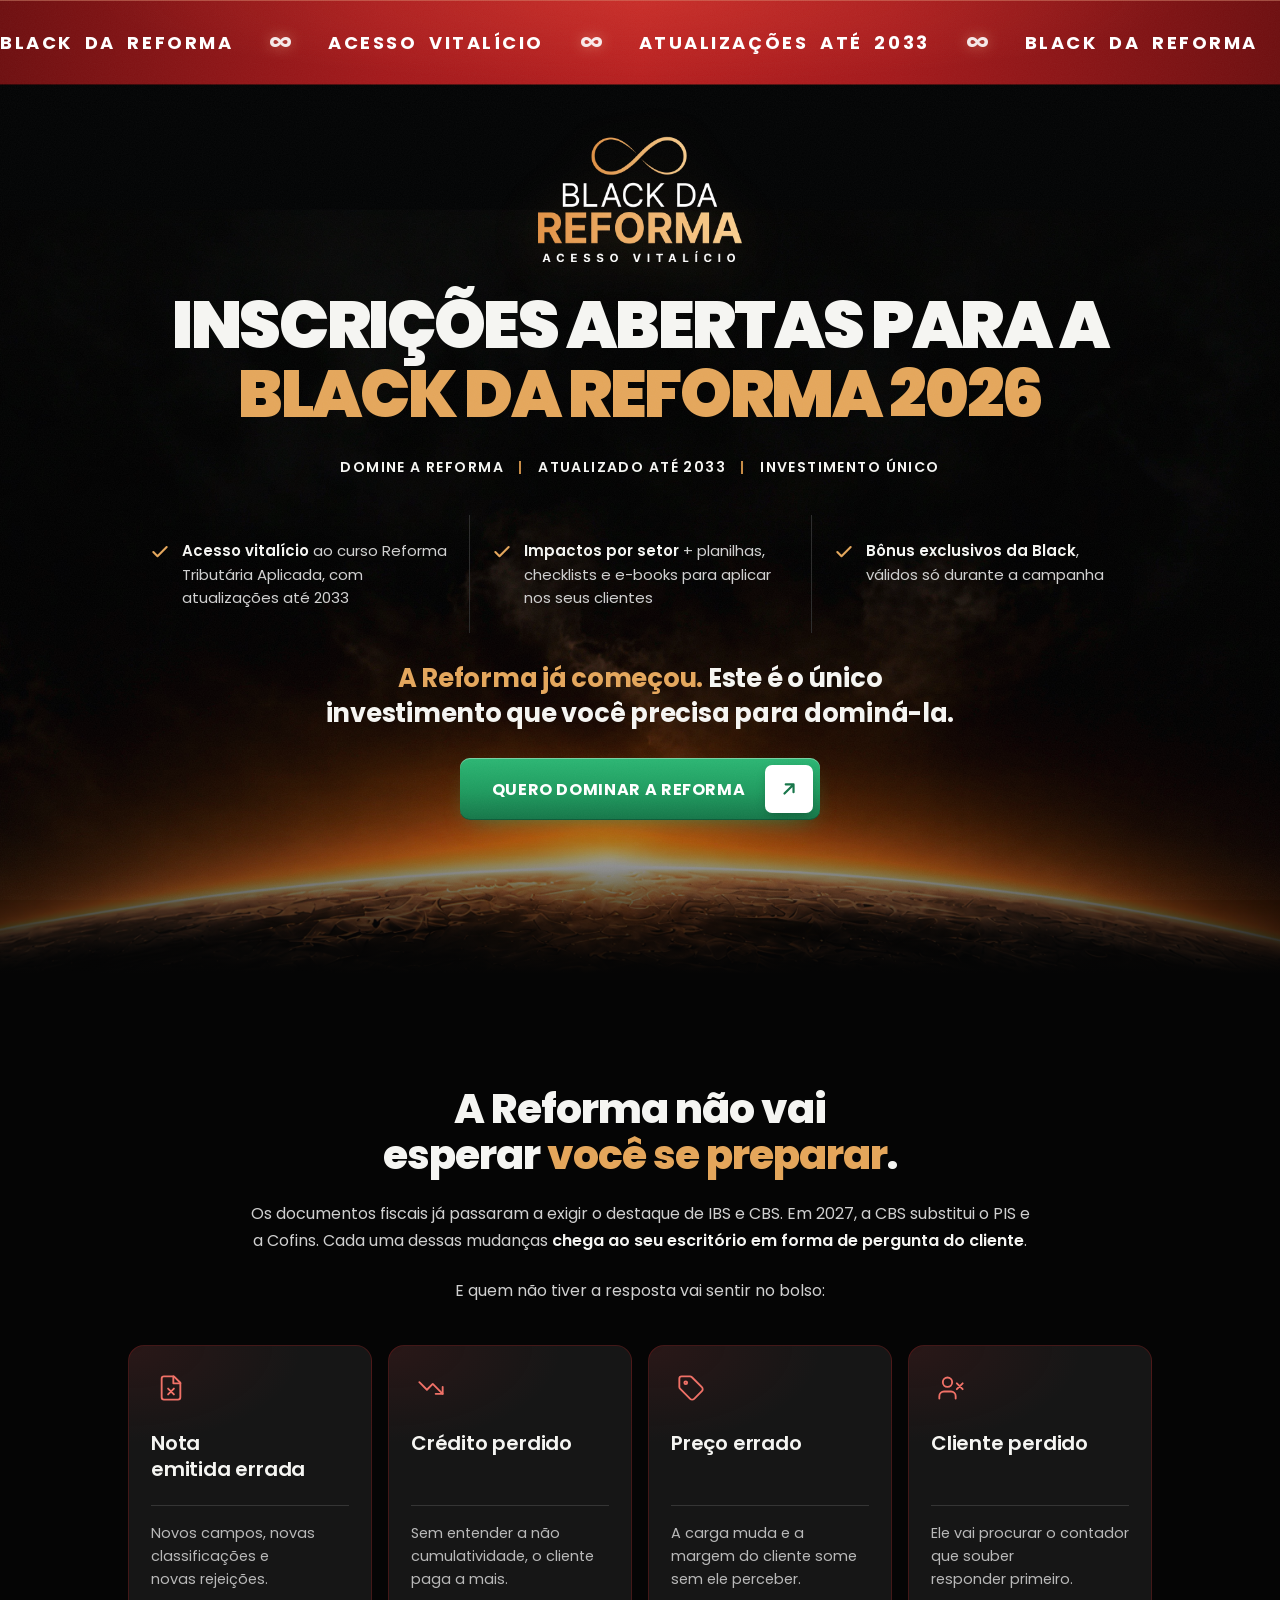
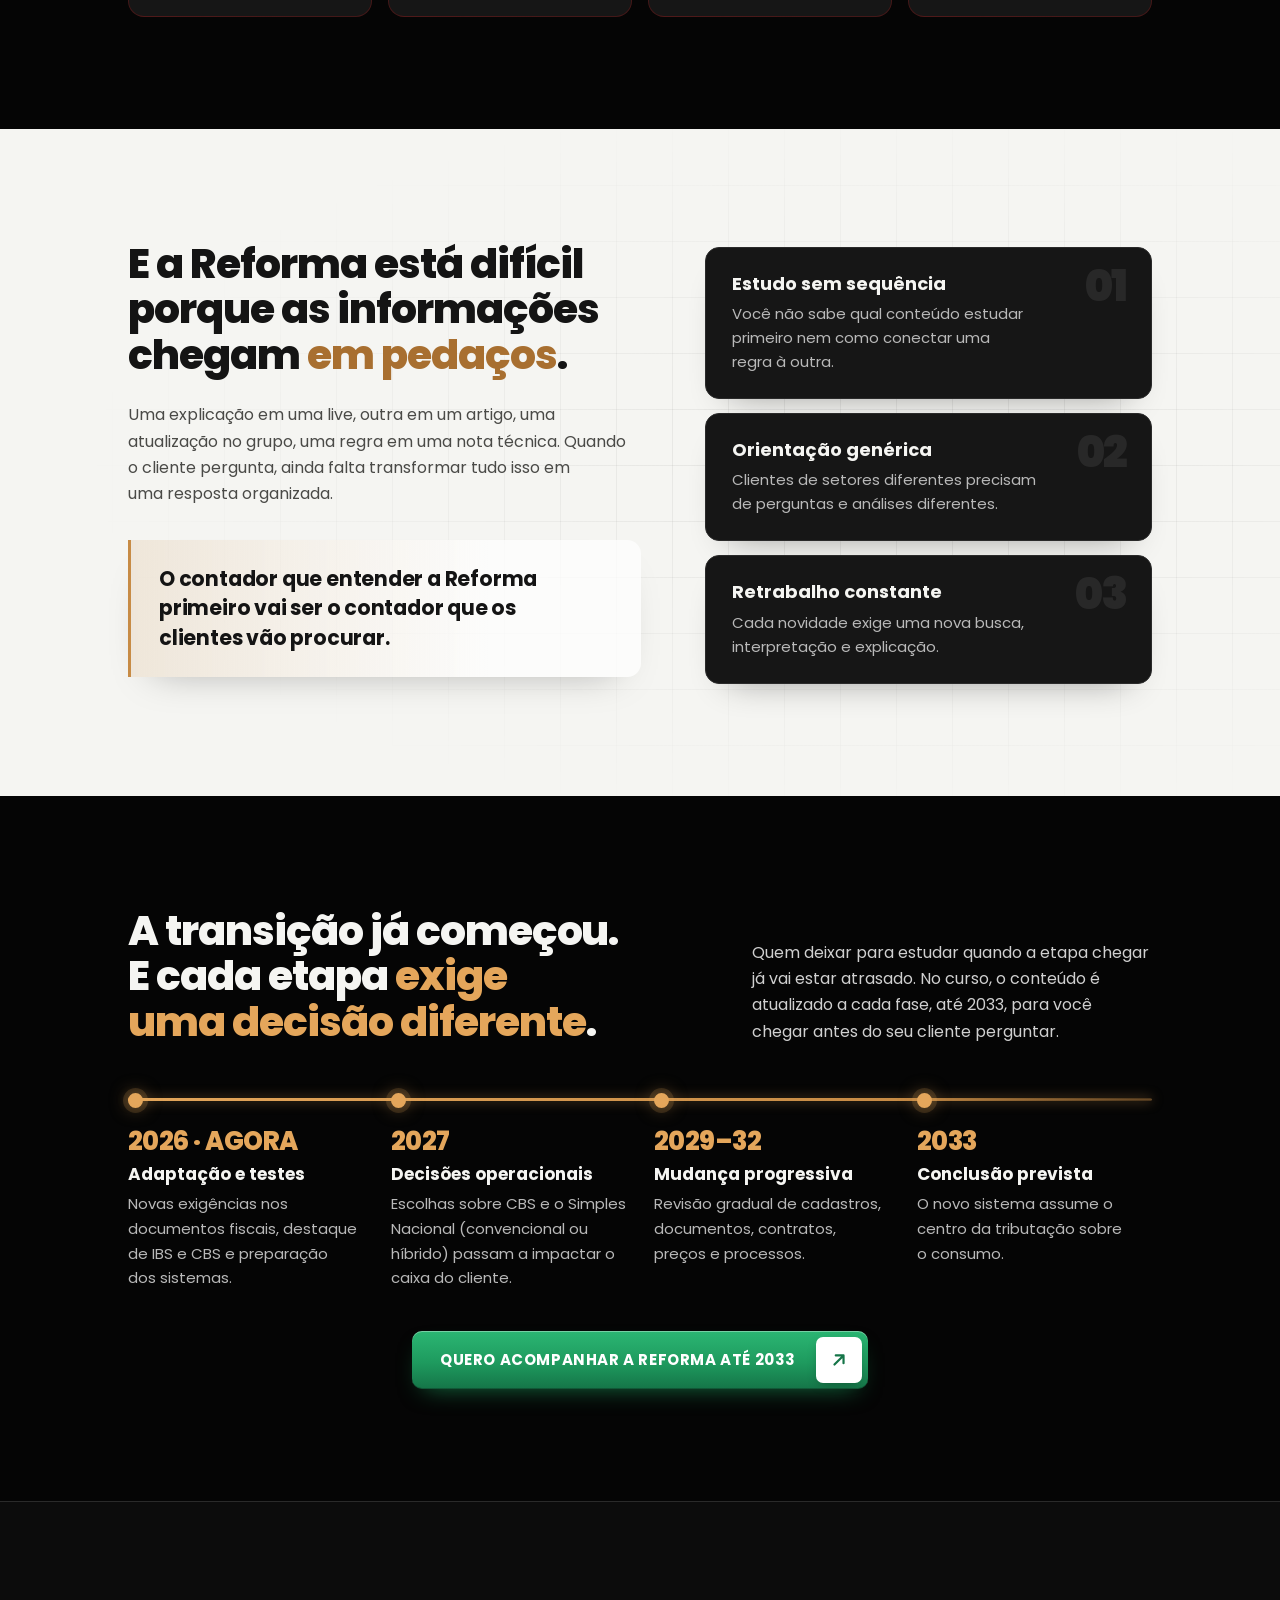
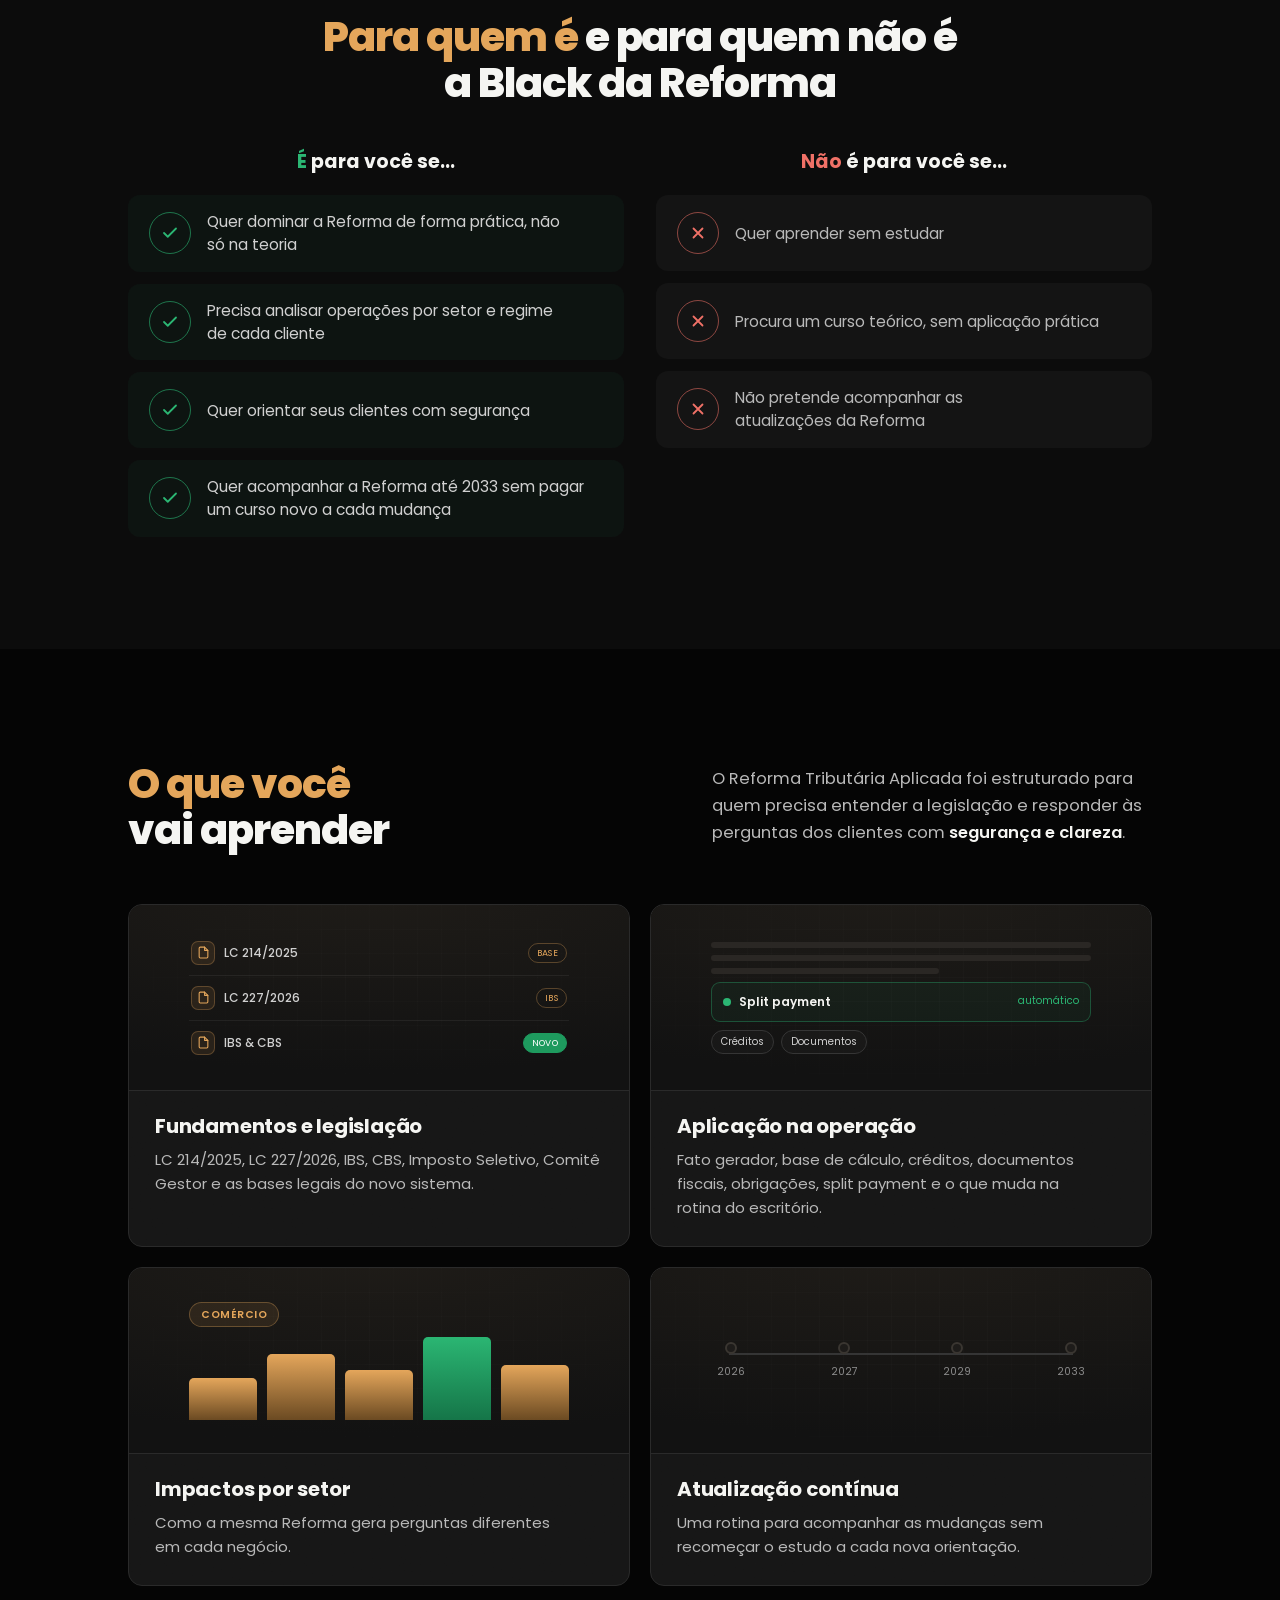
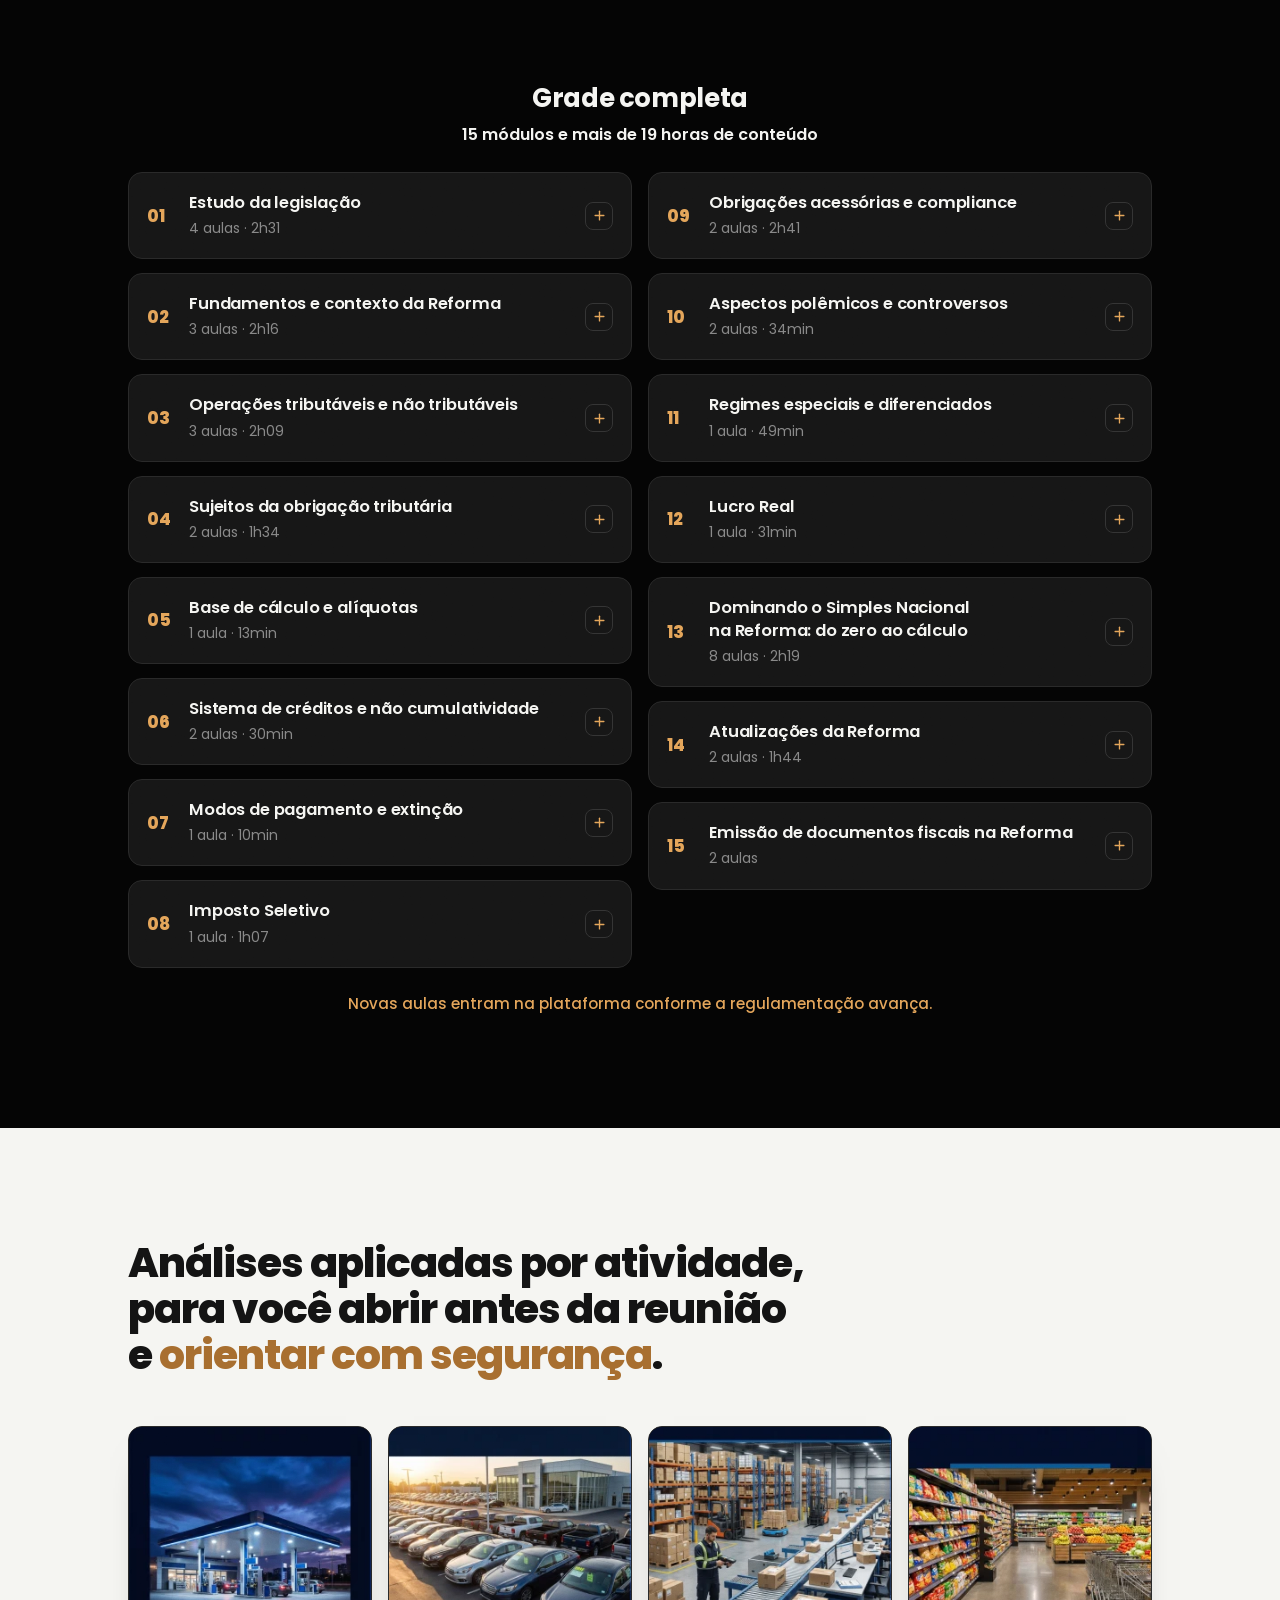
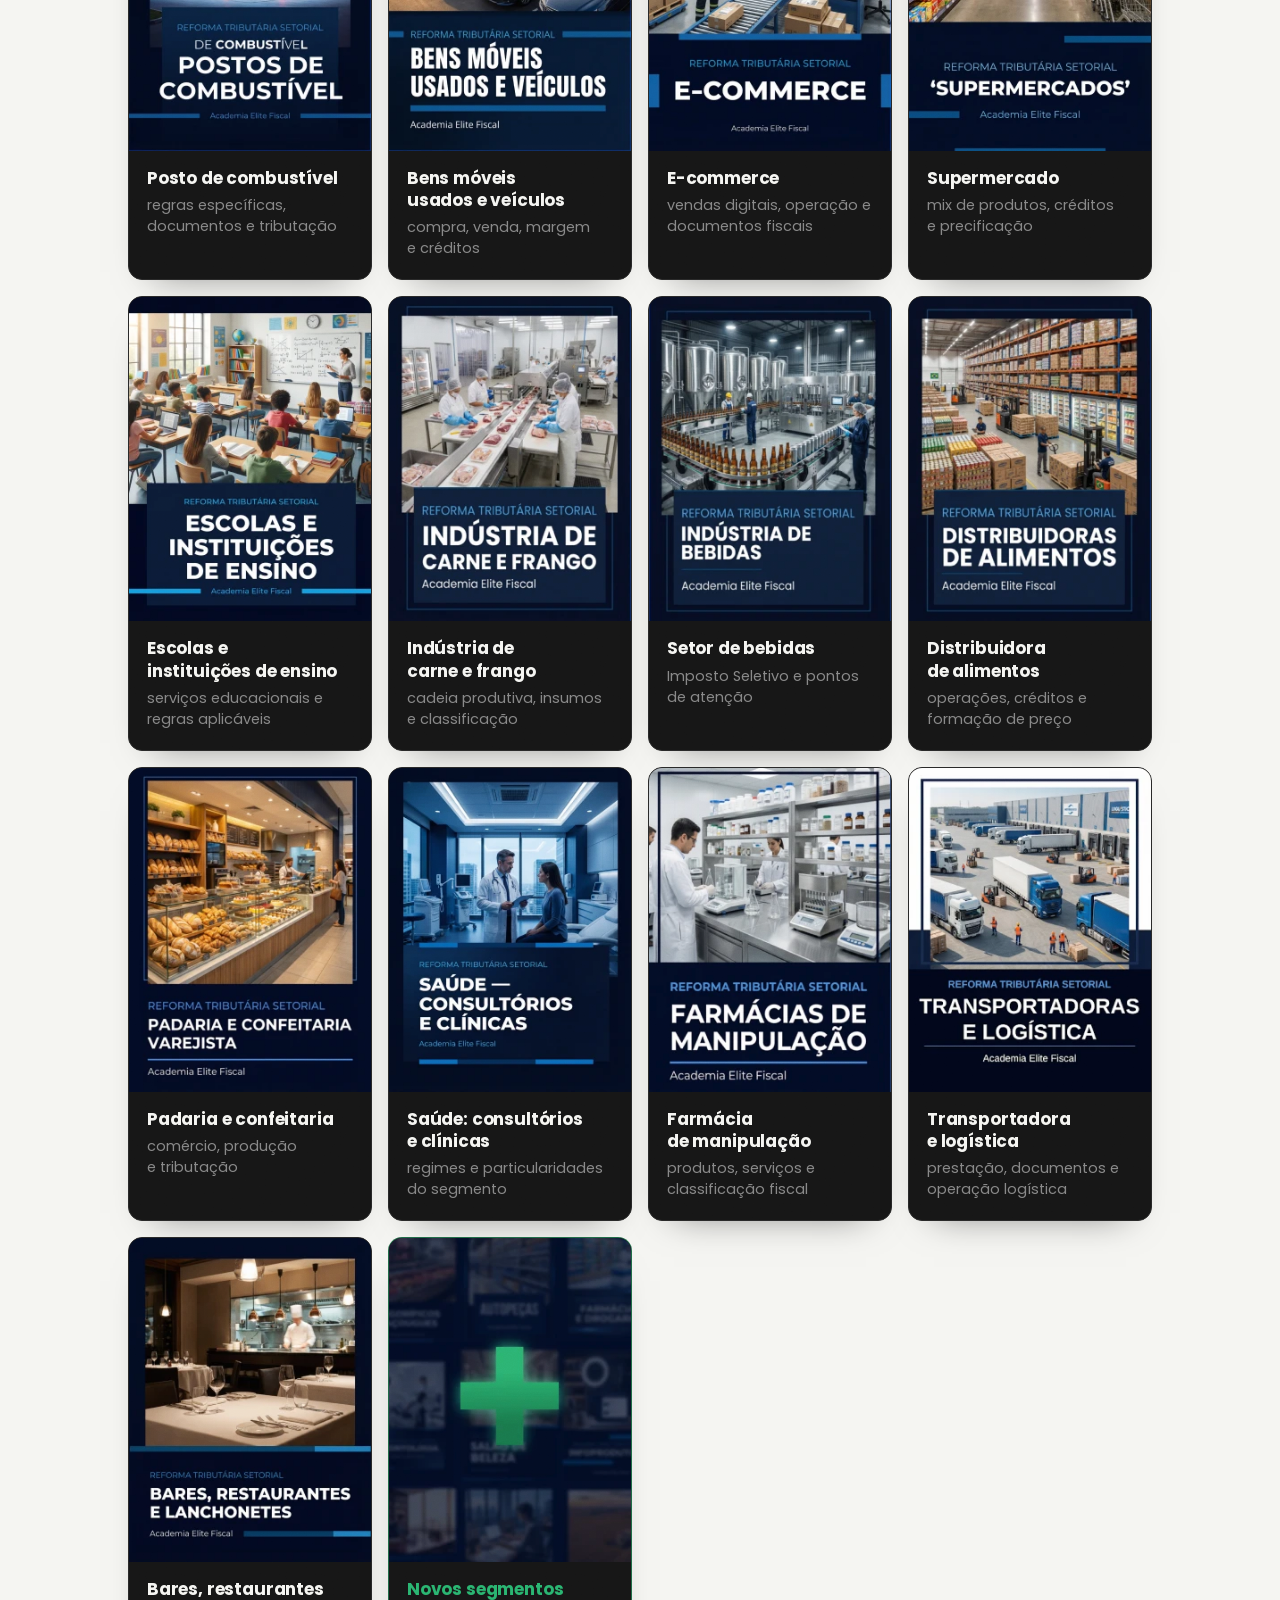
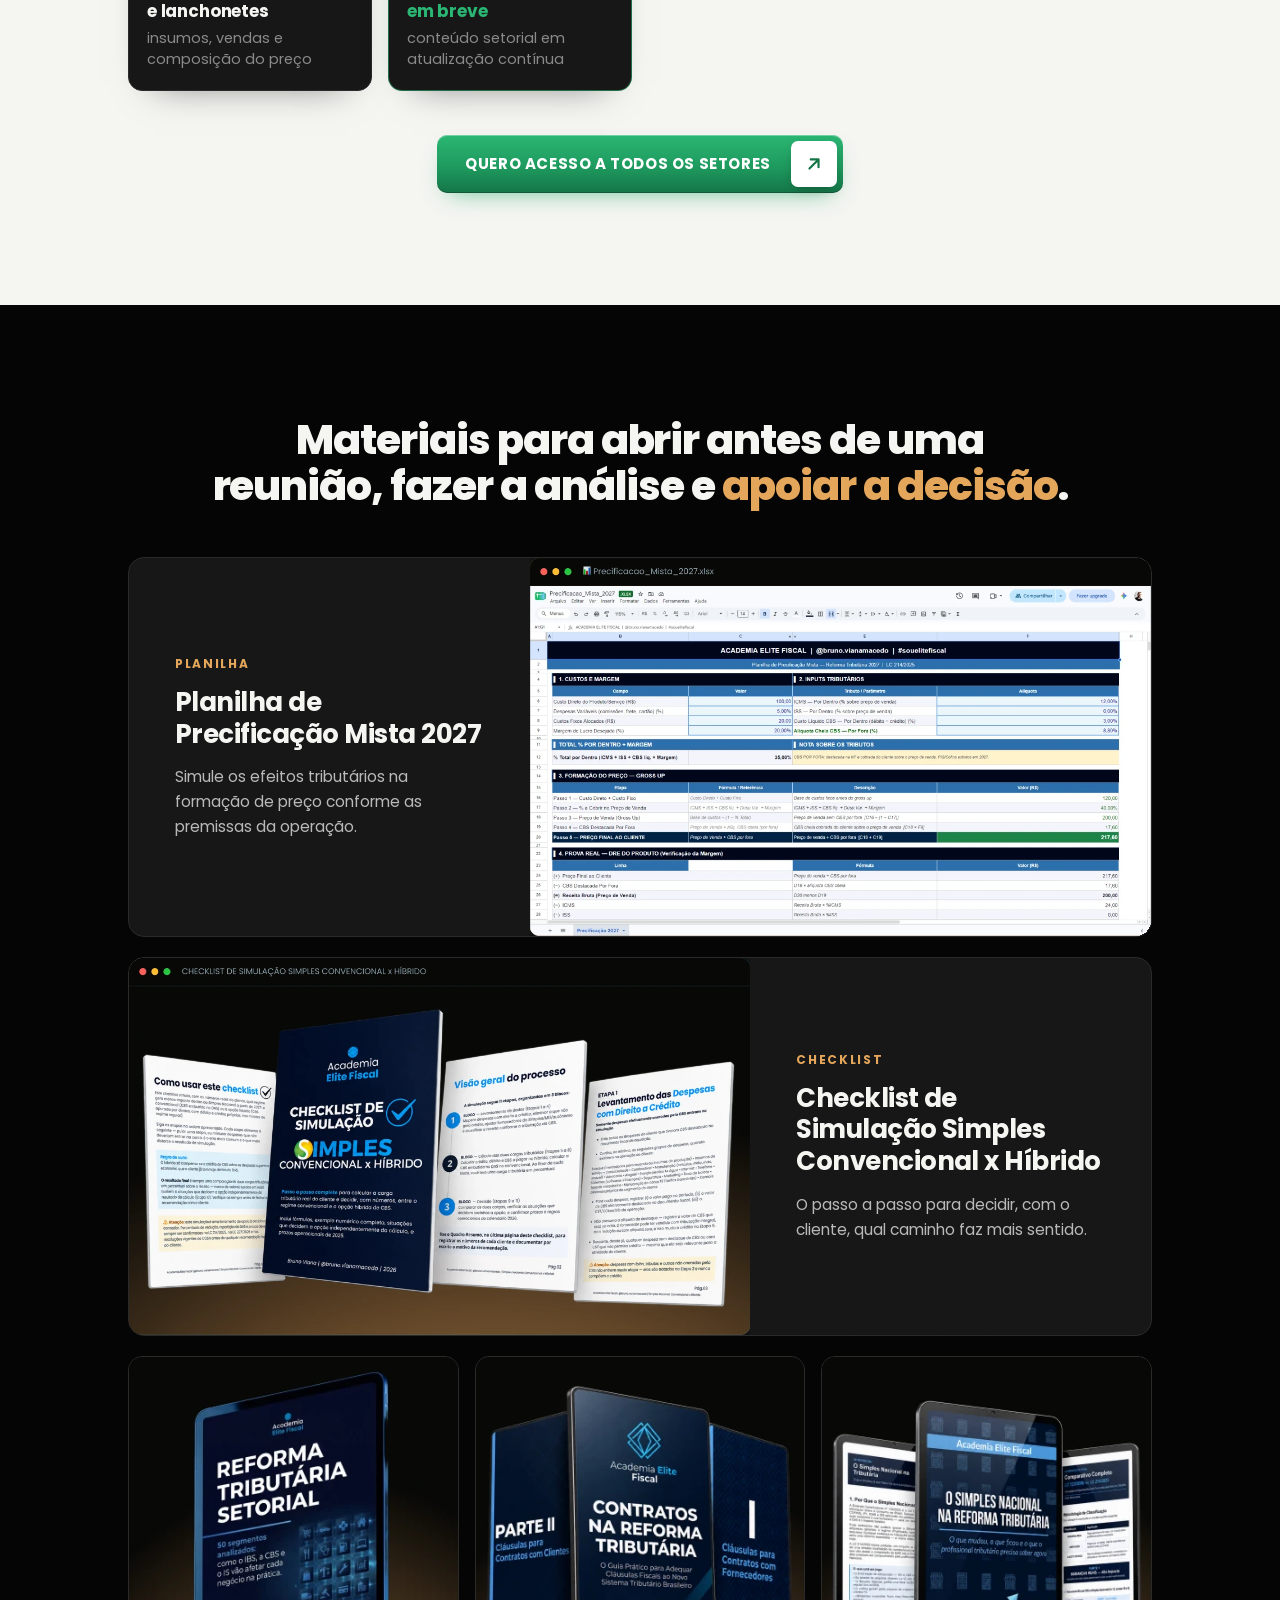
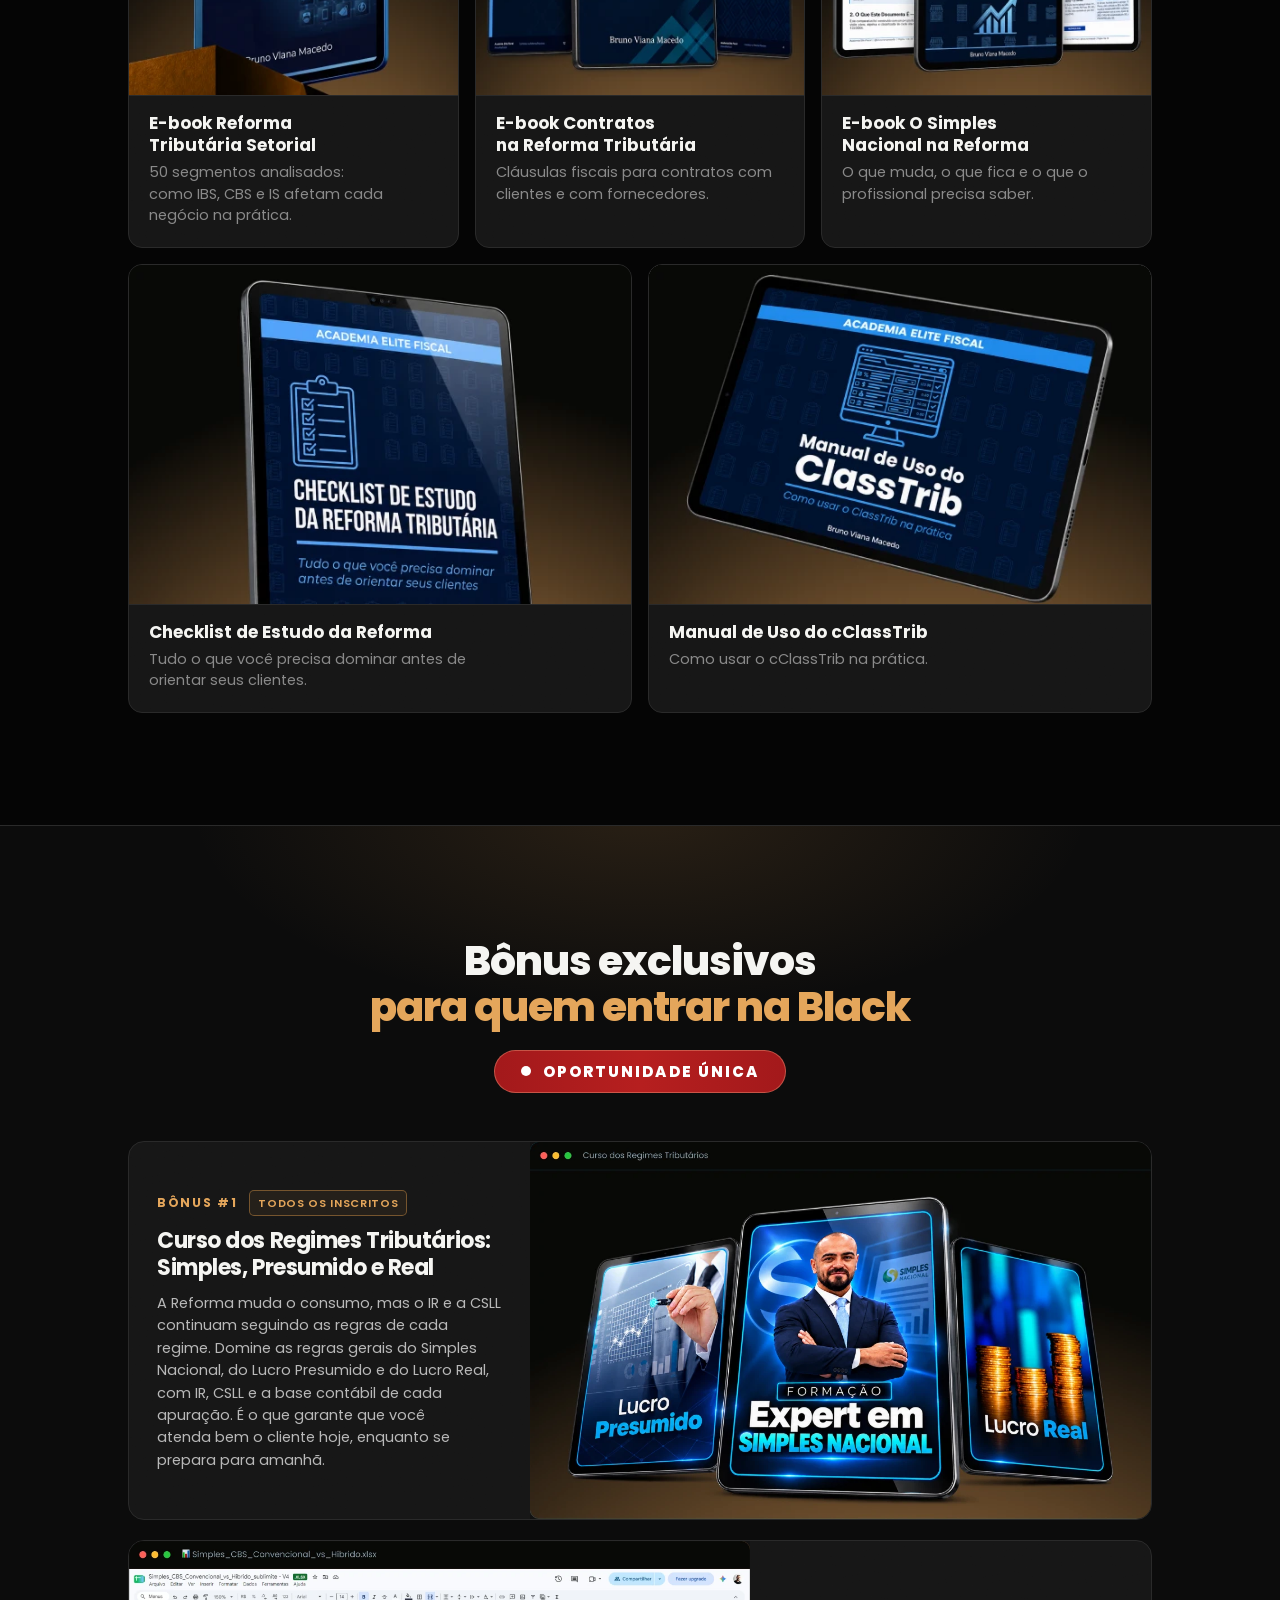
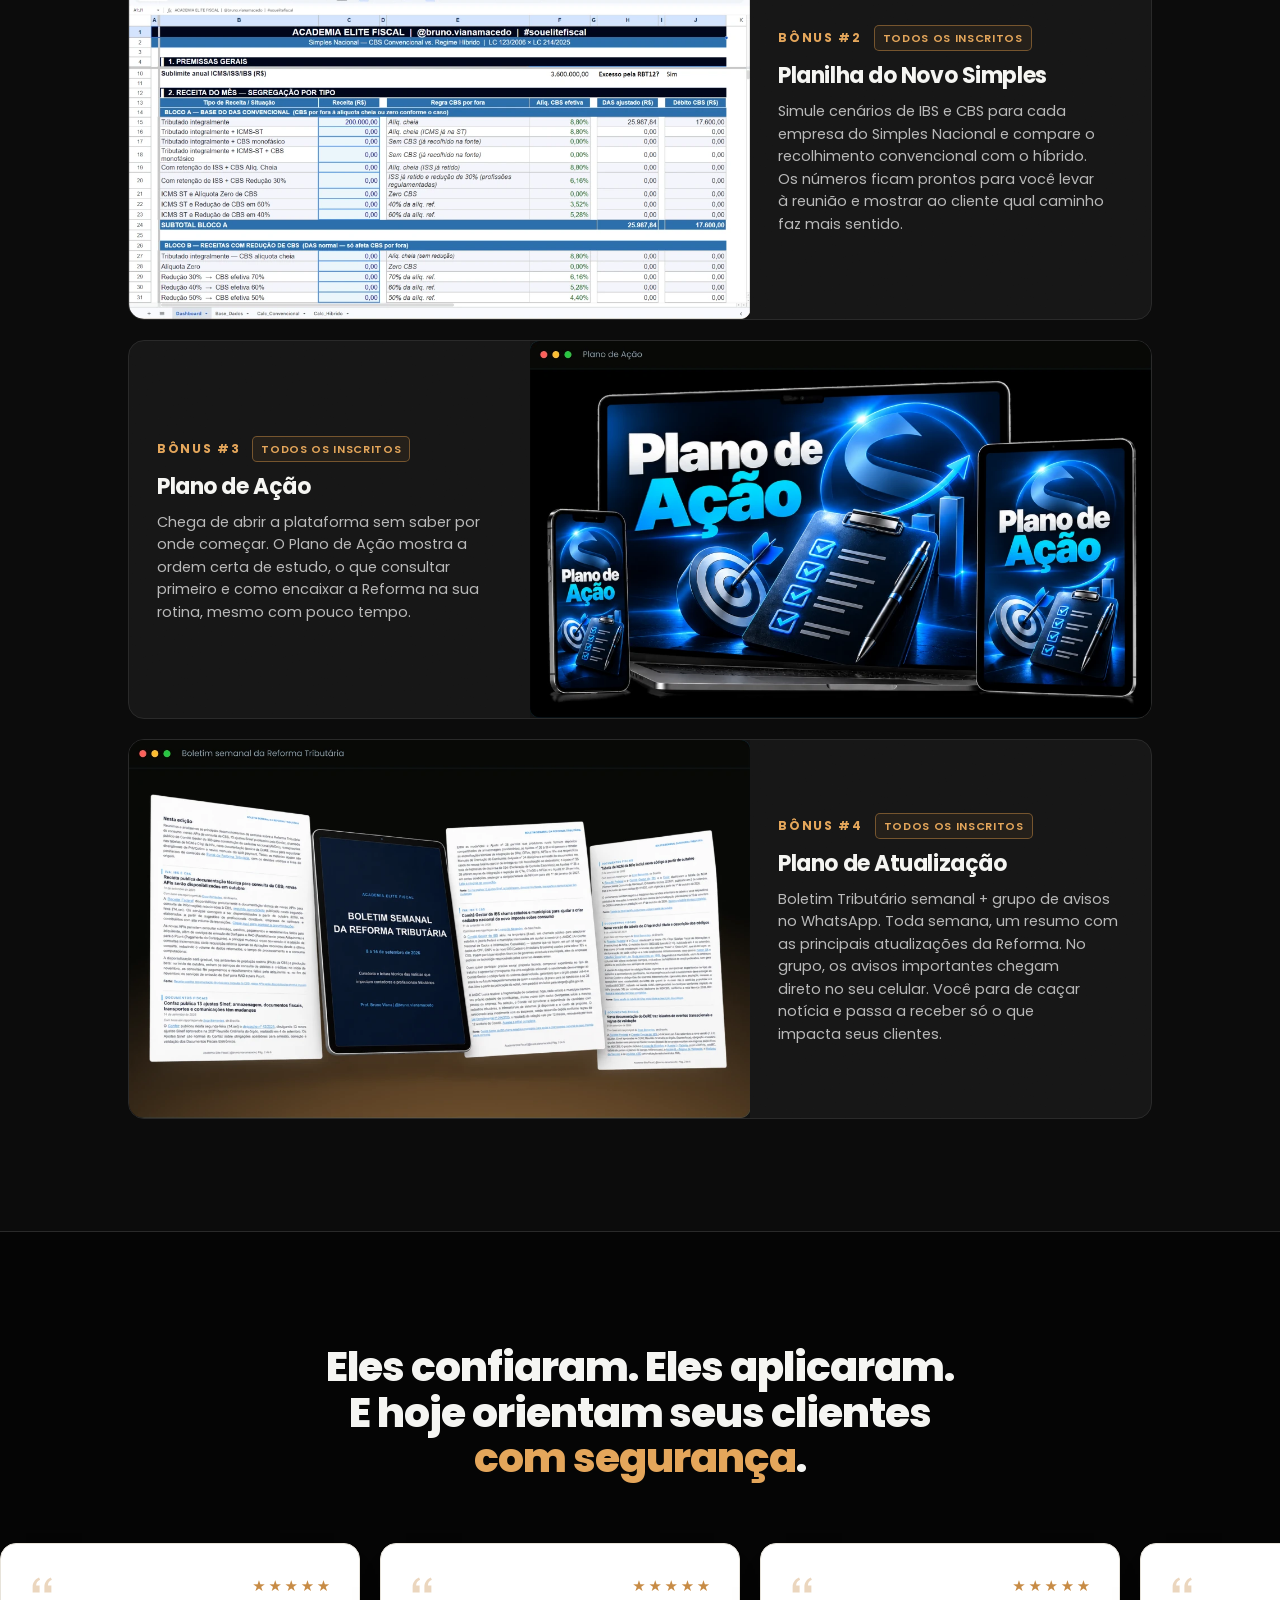
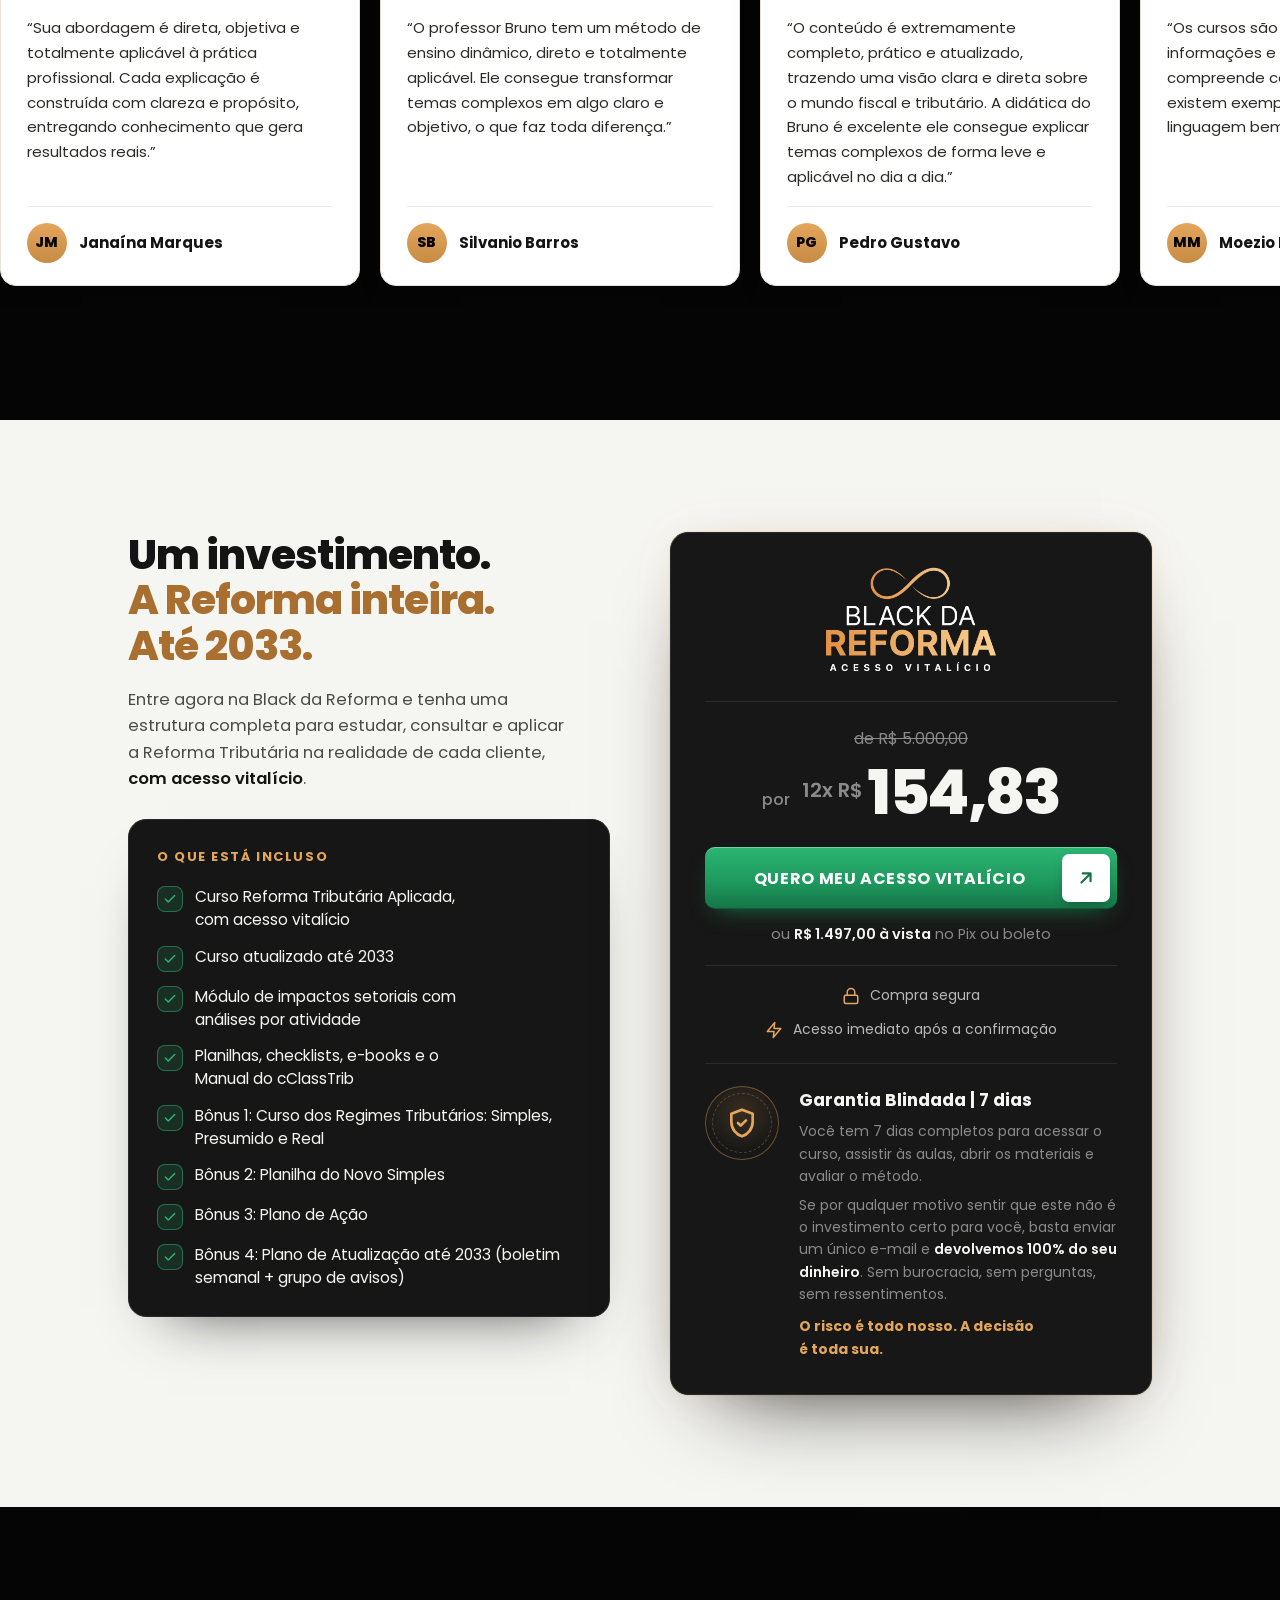
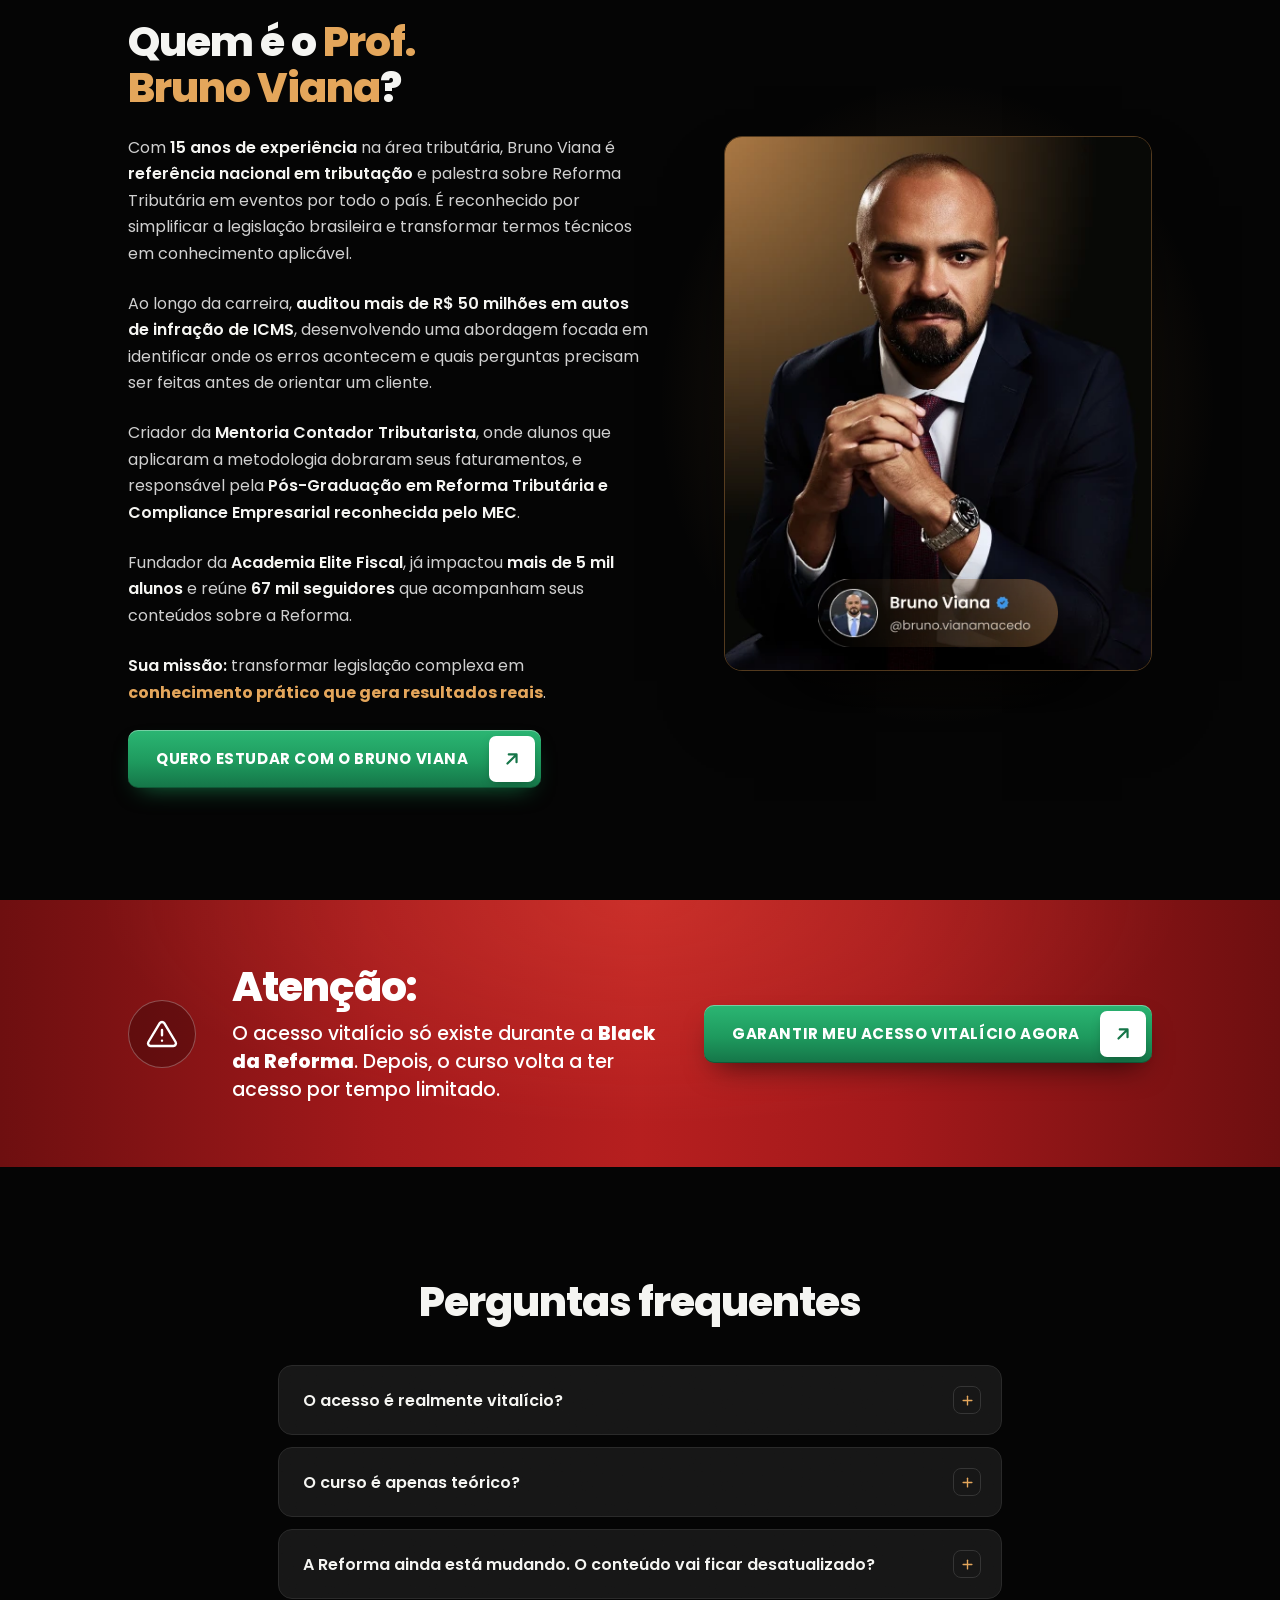
==== commit 8a3d5f40: "Ajusta seções e define oferta e checkout de cada versão Co-Authored-By: Claude Opus 5.5 <noreply@ant" ====
--- a/index.html
+++ b/index.html
@@ -22,10 +22,18 @@
   <link href="https://fonts.googleapis.com/css2?family=Poppins:wght@400;500;600;700;800;900&display=swap" rel="stylesheet">
   <link rel="preload" as="image" href="assets/fundo_background.webp?v=2" media="(min-width: 1001px)" fetchpriority="high">
   <link rel="preload" as="image" href="assets/fundo_background-1600.webp?v=2" media="(max-width: 1000px)" fetchpriority="high">
-  <link rel="stylesheet" href="styles.css?v=55">
+  <link rel="stylesheet" href="styles.css?v=57">
   <script>document.documentElement.classList.add('js')</script>
 </head>
 <body>
+
+<!-- ============ FAIXA ============ -->
+<div class="ribbon" aria-label="BLACK DA REFORMA ∞ ACESSO VITALÍCIO ∞ ATUALIZAÇÕES ATÉ 2033">
+  <div class="ribbon__track" aria-hidden="true">
+    <div class="ribbon__group"><span class="ribbon__item">BLACK DA REFORMA</span><span class="ribbon__inf">∞</span><span class="ribbon__item">ACESSO VITALÍCIO</span><span class="ribbon__inf">∞</span><span class="ribbon__item">ATUALIZAÇÕES ATÉ 2033</span><span class="ribbon__inf">∞</span><span class="ribbon__item">BLACK DA REFORMA</span><span class="ribbon__inf">∞</span><span class="ribbon__item">ACESSO VITALÍCIO</span><span class="ribbon__inf">∞</span><span class="ribbon__item">ATUALIZAÇÕES ATÉ 2033</span><span class="ribbon__inf">∞</span></div>
+    <div class="ribbon__group"><span class="ribbon__item">BLACK DA REFORMA</span><span class="ribbon__inf">∞</span><span class="ribbon__item">ACESSO VITALÍCIO</span><span class="ribbon__inf">∞</span><span class="ribbon__item">ATUALIZAÇÕES ATÉ 2033</span><span class="ribbon__inf">∞</span><span class="ribbon__item">BLACK DA REFORMA</span><span class="ribbon__inf">∞</span><span class="ribbon__item">ACESSO VITALÍCIO</span><span class="ribbon__inf">∞</span><span class="ribbon__item">ATUALIZAÇÕES ATÉ 2033</span><span class="ribbon__inf">∞</span></div>
+  </div>
+</div>
 
 <!-- ============ HERO ============ -->
 <header class="hero">
@@ -47,14 +55,6 @@
     <a class="btn btn--lg" href="#oferta"><span class="btn__label">QUERO DOMINAR A REFORMA</span><span class="btn__arrow" aria-hidden="true"><svg viewBox="0 0 24 24"><path d="M5 12h14m-6-6 6 6-6 6"/></svg></span></a>
   </div>
 </header>
-
-<!-- ============ FAIXA ============ -->
-<div class="ribbon" aria-label="BLACK DA REFORMA ∞ ACESSO VITALÍCIO ∞ ATUALIZAÇÕES ATÉ 2033">
-  <div class="ribbon__track" aria-hidden="true">
-    <div class="ribbon__group"><span class="ribbon__item">BLACK DA REFORMA</span><span class="ribbon__inf">∞</span><span class="ribbon__item">ACESSO VITALÍCIO</span><span class="ribbon__inf">∞</span><span class="ribbon__item">ATUALIZAÇÕES ATÉ 2033</span><span class="ribbon__inf">∞</span><span class="ribbon__item">BLACK DA REFORMA</span><span class="ribbon__inf">∞</span><span class="ribbon__item">ACESSO VITALÍCIO</span><span class="ribbon__inf">∞</span><span class="ribbon__item">ATUALIZAÇÕES ATÉ 2033</span><span class="ribbon__inf">∞</span></div>
-    <div class="ribbon__group"><span class="ribbon__item">BLACK DA REFORMA</span><span class="ribbon__inf">∞</span><span class="ribbon__item">ACESSO VITALÍCIO</span><span class="ribbon__inf">∞</span><span class="ribbon__item">ATUALIZAÇÕES ATÉ 2033</span><span class="ribbon__inf">∞</span><span class="ribbon__item">BLACK DA REFORMA</span><span class="ribbon__inf">∞</span><span class="ribbon__item">ACESSO VITALÍCIO</span><span class="ribbon__inf">∞</span><span class="ribbon__item">ATUALIZAÇÕES ATÉ 2033</span><span class="ribbon__inf">∞</span></div>
-  </div>
-</div>
 
 <main>
 
@@ -374,10 +374,10 @@
             <span class="seg-glow" aria-hidden="true"></span><span class="seg-noise" aria-hidden="true"></span><span class="spot" aria-hidden="true"></span>
             <button type="button" class="module-toggle" aria-expanded="false" aria-controls="mod-15">
               <span class="module-index">15</span>
-              <span class="module-title"><strong>Emissão de documentos fiscais na Reforma</strong><small>[Aulas e duração em breve]</small></span>
-              <span class="module-plus" aria-hidden="true"><svg viewBox="0 0 24 24" fill="none" stroke="currentColor" stroke-width="2.2" stroke-linecap="round" stroke-linejoin="round"><path d="M12 5v14"/><path d="M5 12h14"/></svg></span>
-            </button>
-            <div class="lessons" id="mod-15"><ul><li class="is-placeholder"><svg viewBox="0 0 24 24" fill="none" stroke="currentColor" stroke-width="2" stroke-linecap="round" stroke-linejoin="round" aria-hidden="true"><circle cx="12" cy="12" r="10"/><polygon points="10 8 16 12 10 16 10 8" fill="currentColor" stroke="none"/></svg><span>[Aulas em breve]</span></li></ul></div>
+              <span class="module-title"><strong>Emissão de documentos fiscais na Reforma</strong><small>2 aulas</small></span>
+              <span class="module-plus" aria-hidden="true"><svg viewBox="0 0 24 24" fill="none" stroke="currentColor" stroke-width="2.2" stroke-linecap="round" stroke-linejoin="round"><path d="M12 5v14"/><path d="M5 12h14"/></svg></span>
+            </button>
+            <div class="lessons lessons--desc" id="mod-15"><ul><li><svg viewBox="0 0 24 24" fill="none" stroke="currentColor" stroke-width="2" stroke-linecap="round" stroke-linejoin="round" aria-hidden="true"><circle cx="12" cy="12" r="10"/><polygon points="10 8 16 12 10 16 10 8" fill="currentColor" stroke="none"/></svg><span><strong>Notas de débito e crédito:</strong> entender quando usar as notas de débito e de crédito e como elas ajustam o débito e o crédito de IBS/CBS.</span></li><li><svg viewBox="0 0 24 24" fill="none" stroke="currentColor" stroke-width="2" stroke-linecap="round" stroke-linejoin="round" aria-hidden="true"><circle cx="12" cy="12" r="10"/><polygon points="10 8 16 12 10 16 10 8" fill="currentColor" stroke="none"/></svg><span><strong>Novos campos de NFe e NFSe com a reforma tributária:</strong> vamos sair das siglas e entrar na prática: grupos de IBS/CBS, CST e cClassTrib, com orientações para você entender o preenchimento.</span></li></ul></div>
           </div>
         </div>
       </div>
@@ -518,8 +518,8 @@
 <!-- ============ BÔNUS ============ -->
 <section class="section section--alt section--line section--glow" id="bonus">
   <div class="container">
-    <h2 class="h2 h2--center reveal-on">Oportunidades únicas<br><span class="hl">para quem entrar na Black</span></h2>
-    <p class="lead lead--center bonus-sub reveal-on">Bônus válidos só durante a Black da Reforma.</p>
+    <h2 class="h2 h2--br h2--center reveal-on">Bônus exclusivos<br><span class="hl">para quem entrar na Black</span></h2>
+    <div class="bonus-alert reveal-on"><span class="bonus-alert__tag"><i aria-hidden="true"></i>Oportunidade única</span></div>
     <div class="feat-rows">
       <article class="feat-row seg-card reveal-on"><span class="seg-glow" aria-hidden="true"></span><span class="seg-noise" aria-hidden="true"></span><span class="spot" aria-hidden="true"></span>
         <div class="feat-txt">
@@ -667,11 +667,6 @@
         </figure>
       </div>
     </div>
-  </div>
-
-  <div class="container">
-    <!-- Mosaico de prints de WhatsApp de alunos: substitua este bloco pelas imagens (ex.: <img src="assets/print-01.webp" ...>) -->
-    <div class="placeholder reveal-on">[Mosaico de prints de WhatsApp de alunos]</div>
   </div>
 </section>
 
@@ -682,18 +677,19 @@
       <div class="offer-copy">
         <h2 class="h2 h2--br h2--dark reveal-on">Um investimento.<br><span class="hl-dark">A Reforma inteira. <span class="nowrap">Até 2033.</span></span></h2>
         <p class="offer-copy__text reveal-on">Entre agora na Black da Reforma e tenha uma estrutura completa para estudar, consultar e aplicar a Reforma Tributária na realidade de cada cliente, <strong>com acesso vitalício</strong>.</p>
-        <p class="incl-head reveal-on">O que está incluso</p>
-        <ul class="incl-list reveal-on">
-          <li><svg viewBox="0 0 24 24" fill="none" stroke="currentColor" stroke-width="2.4" stroke-linecap="round" stroke-linejoin="round" aria-hidden="true"><path d="M20 6 9 17l-5-5"/></svg><span>Curso Reforma Tributária Aplicada, com acesso vitalício</span></li>
-          <li><svg viewBox="0 0 24 24" fill="none" stroke="currentColor" stroke-width="2.4" stroke-linecap="round" stroke-linejoin="round" aria-hidden="true"><path d="M20 6 9 17l-5-5"/></svg><span>Curso atualizado até 2033</span></li>
-          <li><svg viewBox="0 0 24 24" fill="none" stroke="currentColor" stroke-width="2.4" stroke-linecap="round" stroke-linejoin="round" aria-hidden="true"><path d="M20 6 9 17l-5-5"/></svg><span>Suporte para dúvidas até 2029</span></li>
-          <li><svg viewBox="0 0 24 24" fill="none" stroke="currentColor" stroke-width="2.4" stroke-linecap="round" stroke-linejoin="round" aria-hidden="true"><path d="M20 6 9 17l-5-5"/></svg><span>Módulo de impactos setoriais com análises por atividade</span></li>
-          <li><svg viewBox="0 0 24 24" fill="none" stroke="currentColor" stroke-width="2.4" stroke-linecap="round" stroke-linejoin="round" aria-hidden="true"><path d="M20 6 9 17l-5-5"/></svg><span>Planilhas, checklists, e-books e o Manual do cClassTrib</span></li>
-          <li><svg viewBox="0 0 24 24" fill="none" stroke="currentColor" stroke-width="2.4" stroke-linecap="round" stroke-linejoin="round" aria-hidden="true"><path d="M20 6 9 17l-5-5"/></svg><span>Bônus #1: Curso dos Regimes Tributários: Simples, Presumido e Real</span></li>
-          <li><svg viewBox="0 0 24 24" fill="none" stroke="currentColor" stroke-width="2.4" stroke-linecap="round" stroke-linejoin="round" aria-hidden="true"><path d="M20 6 9 17l-5-5"/></svg><span>Bônus #2: Planilha do Novo Simples</span></li>
-          <li><svg viewBox="0 0 24 24" fill="none" stroke="currentColor" stroke-width="2.4" stroke-linecap="round" stroke-linejoin="round" aria-hidden="true"><path d="M20 6 9 17l-5-5"/></svg><span>Bônus #3: Plano de Ação</span></li>
-          <li><svg viewBox="0 0 24 24" fill="none" stroke="currentColor" stroke-width="2.4" stroke-linecap="round" stroke-linejoin="round" aria-hidden="true"><path d="M20 6 9 17l-5-5"/></svg><span>Bônus #4: Plano de Atualização até 2033 (boletim semanal + grupo de avisos)</span></li>
-        </ul>
+        <div class="incl-box reveal-on">
+          <p class="incl-head">O que está incluso</p>
+          <ul class="incl-list">
+            <li><svg viewBox="0 0 24 24" fill="none" stroke="currentColor" stroke-width="2.4" stroke-linecap="round" stroke-linejoin="round" aria-hidden="true"><path d="M20 6 9 17l-5-5"/></svg><span>Curso Reforma Tributária Aplicada, com acesso vitalício</span></li>
+            <li><svg viewBox="0 0 24 24" fill="none" stroke="currentColor" stroke-width="2.4" stroke-linecap="round" stroke-linejoin="round" aria-hidden="true"><path d="M20 6 9 17l-5-5"/></svg><span>Curso atualizado até 2033</span></li>
+            <li><svg viewBox="0 0 24 24" fill="none" stroke="currentColor" stroke-width="2.4" stroke-linecap="round" stroke-linejoin="round" aria-hidden="true"><path d="M20 6 9 17l-5-5"/></svg><span>Módulo de impactos setoriais com análises por atividade</span></li>
+            <li><svg viewBox="0 0 24 24" fill="none" stroke="currentColor" stroke-width="2.4" stroke-linecap="round" stroke-linejoin="round" aria-hidden="true"><path d="M20 6 9 17l-5-5"/></svg><span>Planilhas, checklists, e-books e o Manual do cClassTrib</span></li>
+            <li><svg viewBox="0 0 24 24" fill="none" stroke="currentColor" stroke-width="2.4" stroke-linecap="round" stroke-linejoin="round" aria-hidden="true"><path d="M20 6 9 17l-5-5"/></svg><span>Bônus 1: Curso dos Regimes Tributários: Simples, Presumido e Real</span></li>
+            <li><svg viewBox="0 0 24 24" fill="none" stroke="currentColor" stroke-width="2.4" stroke-linecap="round" stroke-linejoin="round" aria-hidden="true"><path d="M20 6 9 17l-5-5"/></svg><span>Bônus 2: Planilha do Novo Simples</span></li>
+            <li><svg viewBox="0 0 24 24" fill="none" stroke="currentColor" stroke-width="2.4" stroke-linecap="round" stroke-linejoin="round" aria-hidden="true"><path d="M20 6 9 17l-5-5"/></svg><span>Bônus 3: Plano de Ação</span></li>
+            <li><svg viewBox="0 0 24 24" fill="none" stroke="currentColor" stroke-width="2.4" stroke-linecap="round" stroke-linejoin="round" aria-hidden="true"><path d="M20 6 9 17l-5-5"/></svg><span>Bônus 4: Plano de Atualização até 2033 (boletim semanal + grupo de avisos)</span></li>
+          </ul>
+        </div>
       </div>
 
       <div class="price-card seg-card reveal-on">
@@ -769,7 +765,7 @@
       <div class="faq-item seg-card reveal-on">
         <span class="seg-glow" aria-hidden="true"></span><span class="seg-noise" aria-hidden="true"></span><span class="spot" aria-hidden="true"></span>
         <h3 class="faq-q"><button type="button" class="faq-toggle" aria-expanded="false" aria-controls="faq-1"><span>O acesso é realmente vitalício?</span><span class="module-plus" aria-hidden="true"><svg viewBox="0 0 24 24" fill="none" stroke="currentColor" stroke-width="2.2" stroke-linecap="round" stroke-linejoin="round"><path d="M12 5v14"/><path d="M5 12h14"/></svg></span></button></h3>
-        <div class="faq-a" id="faq-1"><div><p>Sim. Você terá acesso para sempre ao curso Reforma Tributária Aplicada, com atualizações do conteúdo até 2033 e suporte para dúvidas até 2029.</p></div></div>
+        <div class="faq-a" id="faq-1"><div><p>Sim. Você terá acesso para sempre ao curso Reforma Tributária Aplicada, com atualizações do conteúdo até 2033.</p></div></div>
       </div>
       <div class="faq-item seg-card reveal-on">
         <span class="seg-glow" aria-hidden="true"></span><span class="seg-noise" aria-hidden="true"></span><span class="spot" aria-hidden="true"></span>
@@ -862,6 +858,6 @@
 
 <footer class="footer">Bruno Viana | Academia Elite Fiscal | Todos os direitos reservados</footer>
 
-<script src="script.js?v=19" defer></script>
+<script src="script.js?v=20" defer></script>
 </body>
 </html>
--- a/styles.css
+++ b/styles.css
@@ -266,14 +266,14 @@
   background-position: center bottom;
   background-repeat: no-repeat;
 }
-/* Funde a base do fundo com a faixa vermelha */
+/* Funde a base do fundo com a seção seguinte */
 .hero::after {
   content: "";
   position: absolute;
   left: 0; right: 0; bottom: 0;
-  height: 18%;
+  height: 22%;
   z-index: -1;
-  background: linear-gradient(180deg, rgba(5, 5, 5, 0), rgba(5, 5, 5, .55));
+  background: linear-gradient(180deg, rgba(5, 5, 5, 0), var(--black));
   pointer-events: none;
 }
 @media (max-width: 1000px) {
@@ -1100,7 +1100,8 @@
 .lessons li { display: flex; align-items: center; gap: 12px; padding: 11px 0; border-top: 1px solid rgba(255, 255, 255, .06); font-size: 15px; line-height: 1.5; color: var(--text); }
 .lessons li:first-child { border-top: 0; }
 .lessons li svg { flex: none; width: 17px; height: 17px; color: var(--amber-hi); }
-.lessons li.is-placeholder { color: var(--muted); font-style: italic; }
+.lessons--desc li { align-items: flex-start; }
+.lessons--desc li svg { margin-top: 4px; }
 
 /* Setores (base: secao-impactos-setoriais.html, cards escuros da página) */
 .sectors-title { max-width: 900px; }
@@ -1164,7 +1165,35 @@
 .mat-b:hover .mat-foot h3, .mat-b.is-active .mat-foot h3 { color: var(--amber-hi); }
 
 /* Bônus (mesma diagramação dos cards largos de Materiais) */
-.bonus-sub { margin-top: 14px; }
+.bonus-alert { display: flex; justify-content: center; margin-top: 20px; }
+.bonus-alert__tag {
+  display: inline-flex;
+  align-items: center;
+  gap: 12px;
+  padding: 13px 26px;
+  border: 1px solid rgba(255, 190, 150, .35);
+  border-radius: 999px;
+  background: linear-gradient(90deg, #A3191B, var(--red) 50%, #A3191B);
+  color: #FFFFFF;
+  font-size: 15px;
+  font-weight: 800;
+  line-height: 1;
+  letter-spacing: .14em;
+  text-transform: uppercase;
+  animation: bonusPulse 1.6s ease-out infinite;
+}
+.bonus-alert__tag i { flex: none; width: 10px; height: 10px; border-radius: 50%; background: #FFFFFF; animation: bonusBlink 1s steps(2, jump-none) infinite; }
+@keyframes bonusPulse {
+  0% { box-shadow: 0 0 0 0 rgba(220, 60, 55, .65), 0 10px 26px -10px rgba(220, 60, 55, .8); }
+  70%, 100% { box-shadow: 0 0 0 16px rgba(220, 60, 55, 0), 0 10px 26px -10px rgba(220, 60, 55, .8); }
+}
+@keyframes bonusBlink {
+  from { opacity: 1; }
+  to { opacity: .15; }
+}
+@media (prefers-reduced-motion: reduce) {
+  .bonus-alert__tag, .bonus-alert__tag i { animation: none; }
+}
 /* Texto compacto para o card caber na altura da imagem, sem cortá-la */
 .feat-meta { display: flex; flex-wrap: wrap; align-items: center; gap: 8px 12px; }
 #bonus .feat-txt { padding: 26px 28px; }
@@ -1263,17 +1292,6 @@
 .tcard__name { display: flex; flex-direction: column; color: var(--ink); font-size: 15px; font-weight: 700; line-height: 1.3; }
 .tcard__name small { margin-top: 2px; color: #8A877F; font-size: 12px; font-weight: 500; }
 
-.testimonials .placeholder { margin-top: 32px; }
-
-.placeholder {
-  padding: 56px 24px;
-  border: 1px dashed var(--border-2);
-  border-radius: var(--radius);
-  text-align: center;
-  color: var(--muted);
-  font-weight: 600;
-}
-
 /* ---------------------------------------------------------
    Oferta
    --------------------------------------------------------- */
@@ -1281,10 +1299,18 @@
 .offer-grid { display: grid; grid-template-columns: 1fr 1fr; gap: clamp(30px, 5vw, 60px); align-items: start; }
 .offer-copy__text { margin: 18px 0 0; max-width: 520px; font-size: 16.5px; line-height: 1.6; color: var(--ink-2); }
 .offer-copy__text strong { color: var(--ink); }
-.incl-head { margin: 28px 0 0; color: var(--amber-lo); font-size: 13px; font-weight: 700; letter-spacing: .12em; text-transform: uppercase; }
-.incl-list { list-style: none; margin: 16px 0 0; padding: 0; display: flex; flex-direction: column; gap: 13px; max-width: 520px; }
-.incl-list li { display: flex; align-items: flex-start; gap: 12px; font-size: 15.5px; line-height: 1.5; color: var(--ink); }
-.incl-list li svg { flex: none; width: 26px; height: 26px; margin-top: 1px; padding: 5px; border-radius: 8px; background: rgba(43, 182, 115, .12); border: 1px solid rgba(43, 182, 115, .42); color: var(--green-mid); }
+.incl-box {
+  margin-top: 26px;
+  padding: 26px 28px;
+  border: 1px solid var(--border);
+  border-radius: 18px;
+  background: var(--graphite);
+  box-shadow: 0 30px 60px -40px rgba(0, 0, 0, .8);
+}
+.incl-head { margin: 0; color: var(--amber-hi); font-size: 13px; font-weight: 700; letter-spacing: .12em; text-transform: uppercase; }
+.incl-list { list-style: none; margin: 18px 0 0; padding: 0; display: flex; flex-direction: column; gap: 13px; }
+.incl-list li { display: flex; align-items: flex-start; gap: 12px; font-size: 15.5px; line-height: 1.5; color: var(--offwhite); }
+.incl-list li svg { flex: none; width: 26px; height: 26px; margin-top: 1px; padding: 5px; border-radius: 8px; background: rgba(43, 182, 115, .16); border: 1px solid rgba(43, 182, 115, .5); color: var(--green-top); }
 
 .price-card {
   position: relative;
@@ -1736,6 +1762,7 @@
   .module { padding: 14px 16px; gap: 14px; }
 
   .price-card { padding: 22px; }
+  .incl-box { padding: 22px 20px; }
   .price-row .cur .v { font-size: 40px; }
   .guarantee { grid-template-columns: 1fr; gap: 14px; }
   .faq-toggle { padding: 18px 16px 18px 18px; font-size: 15px; }
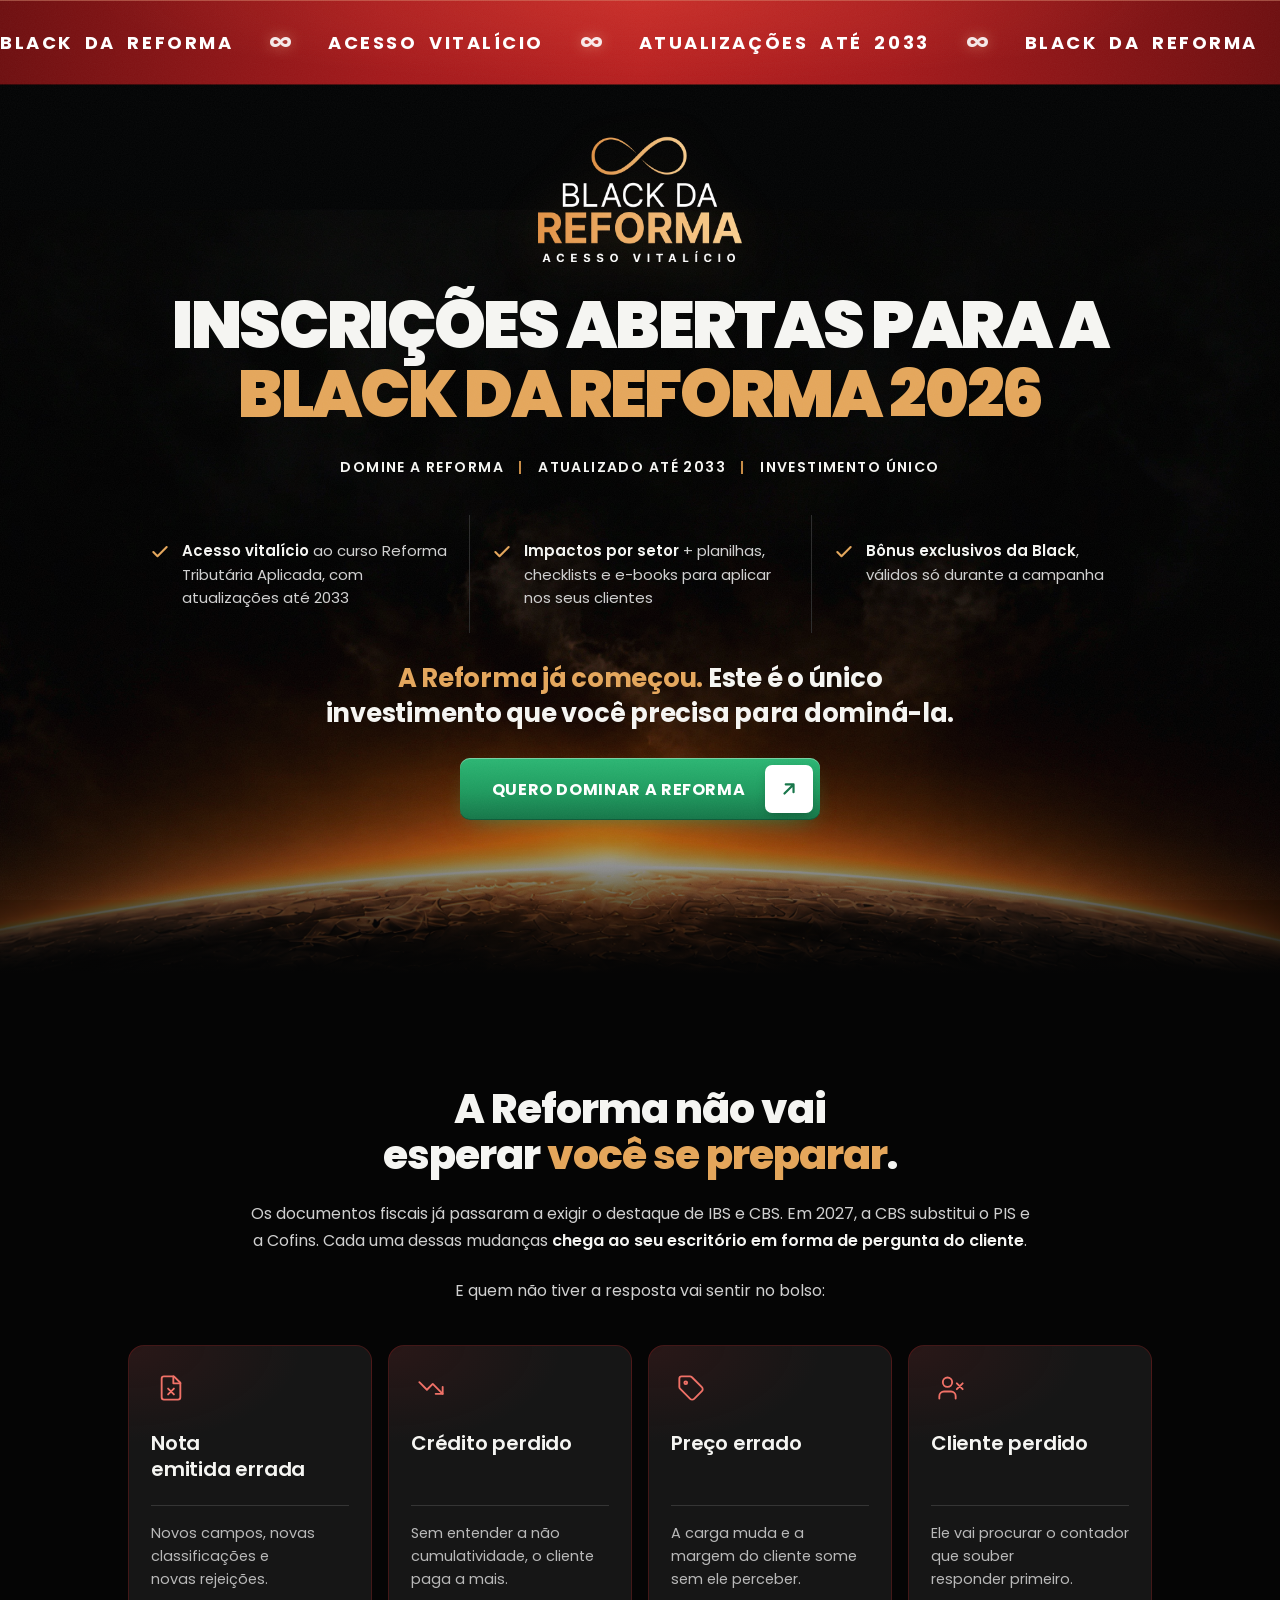
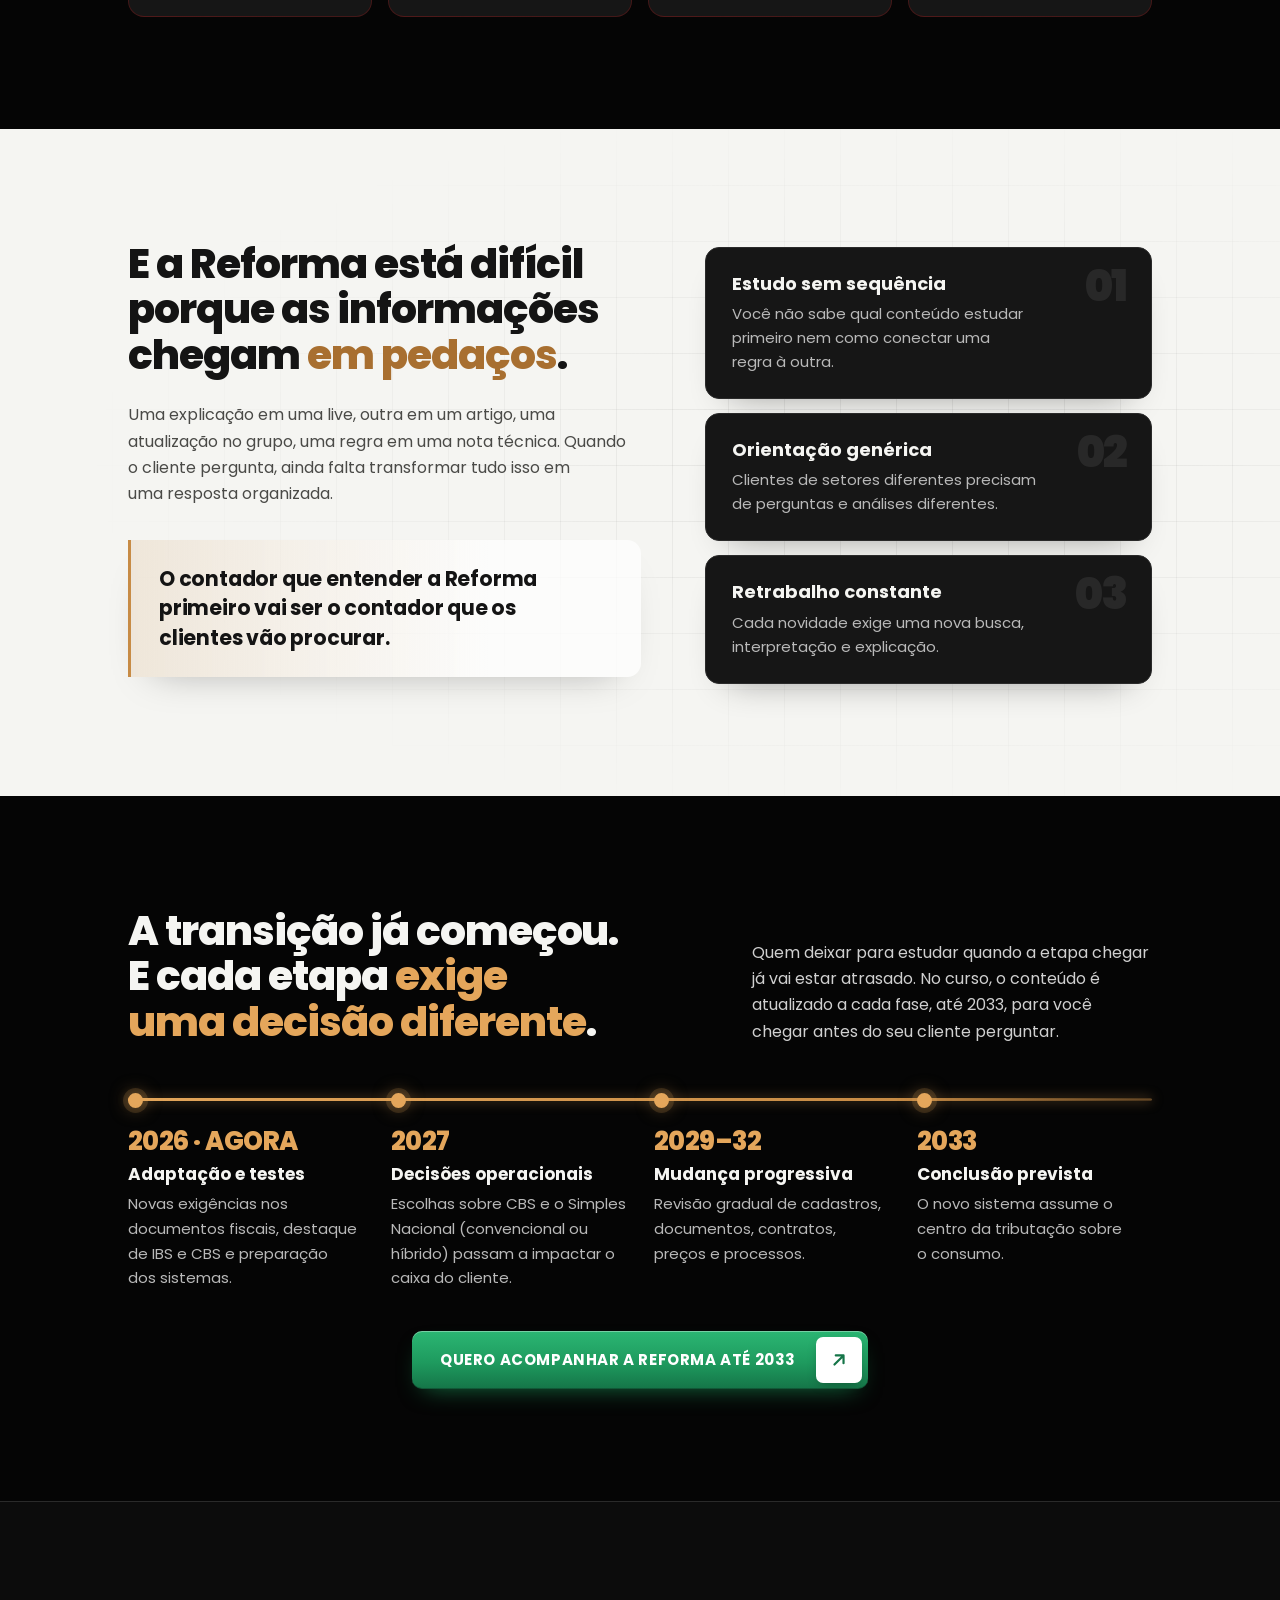
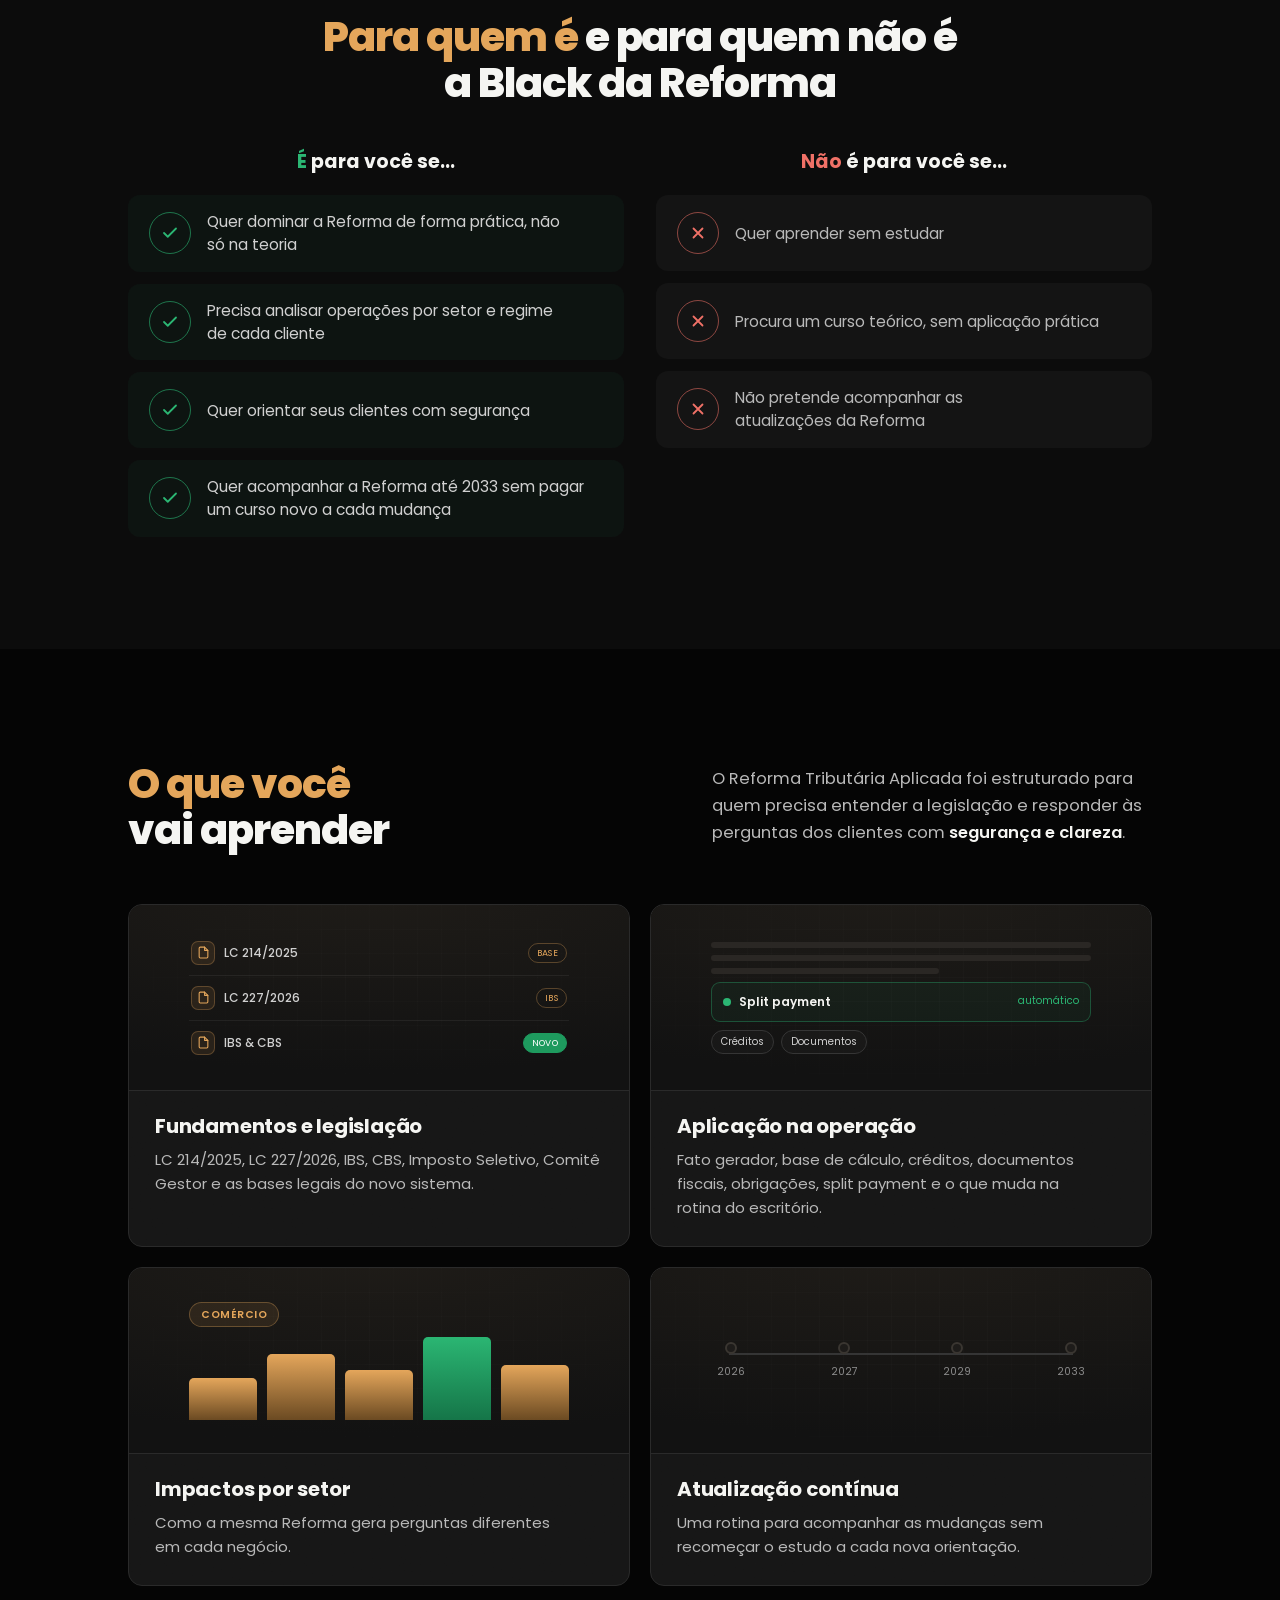
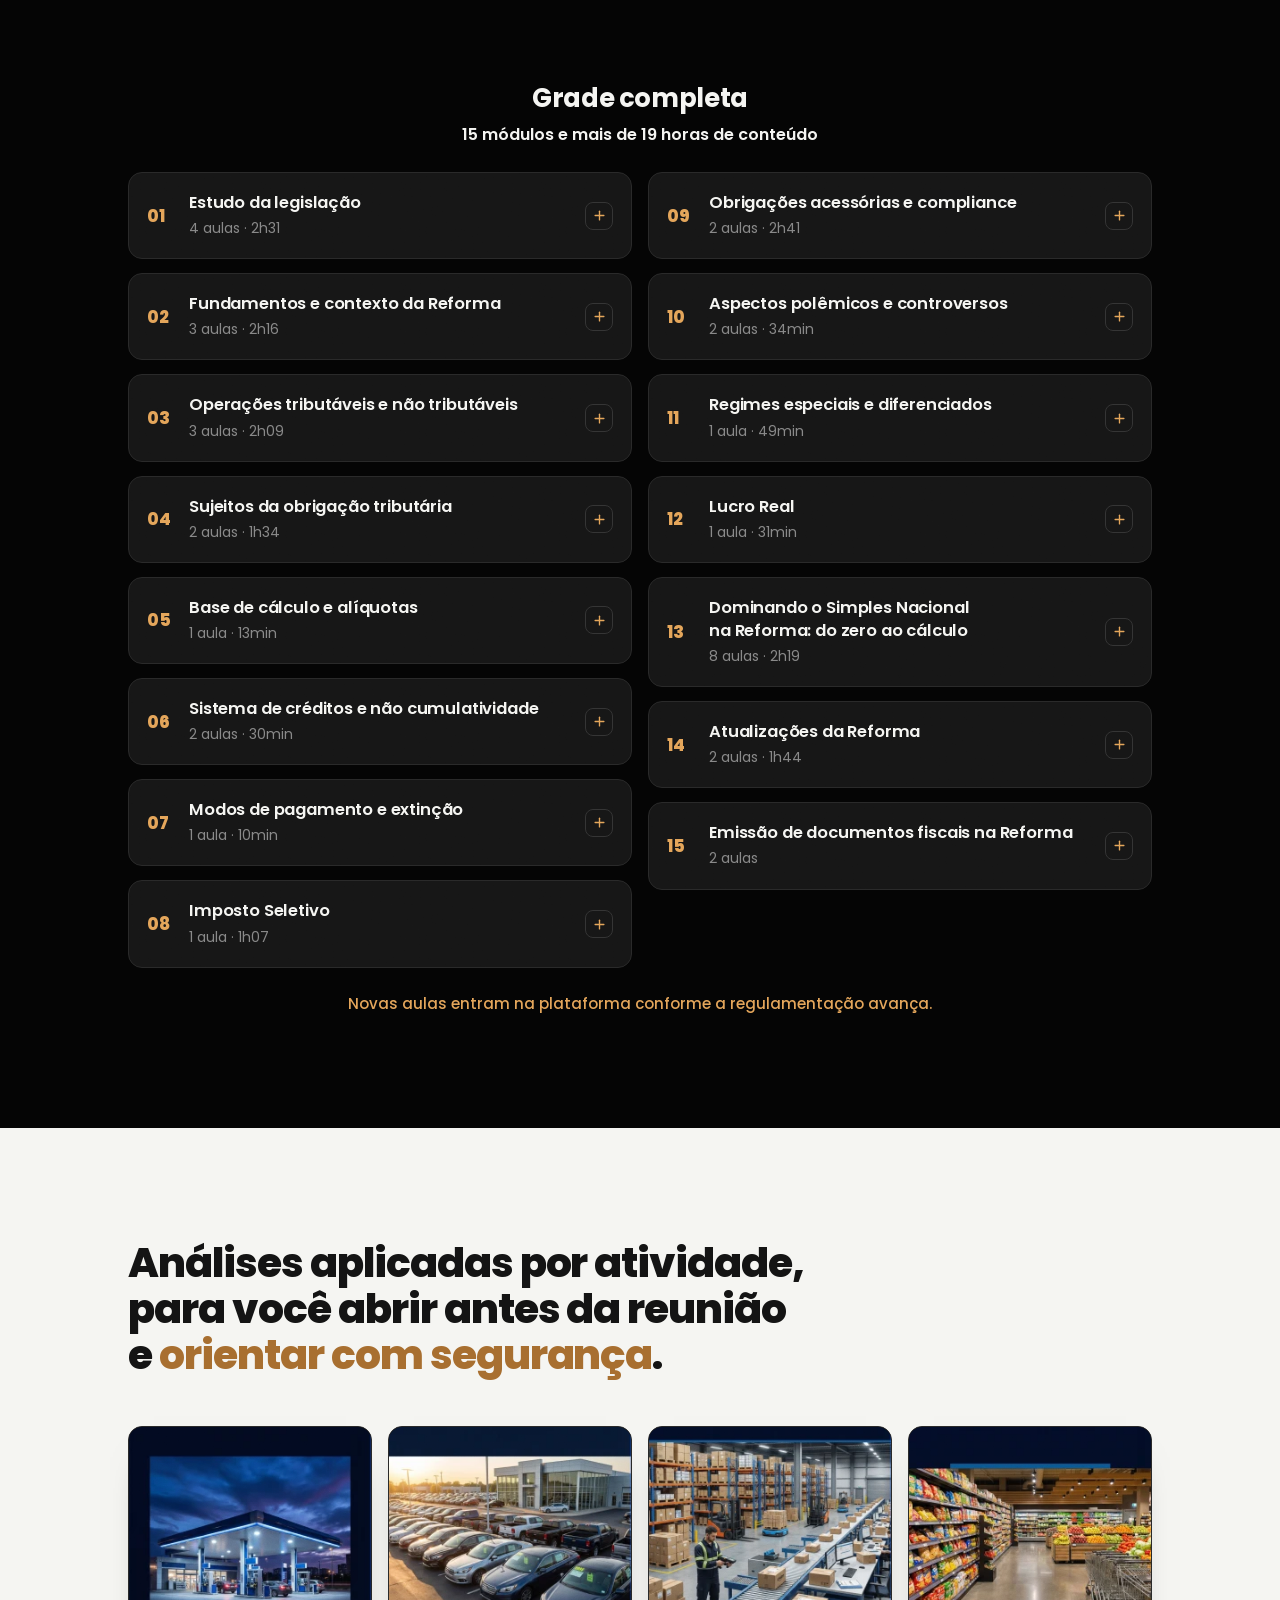
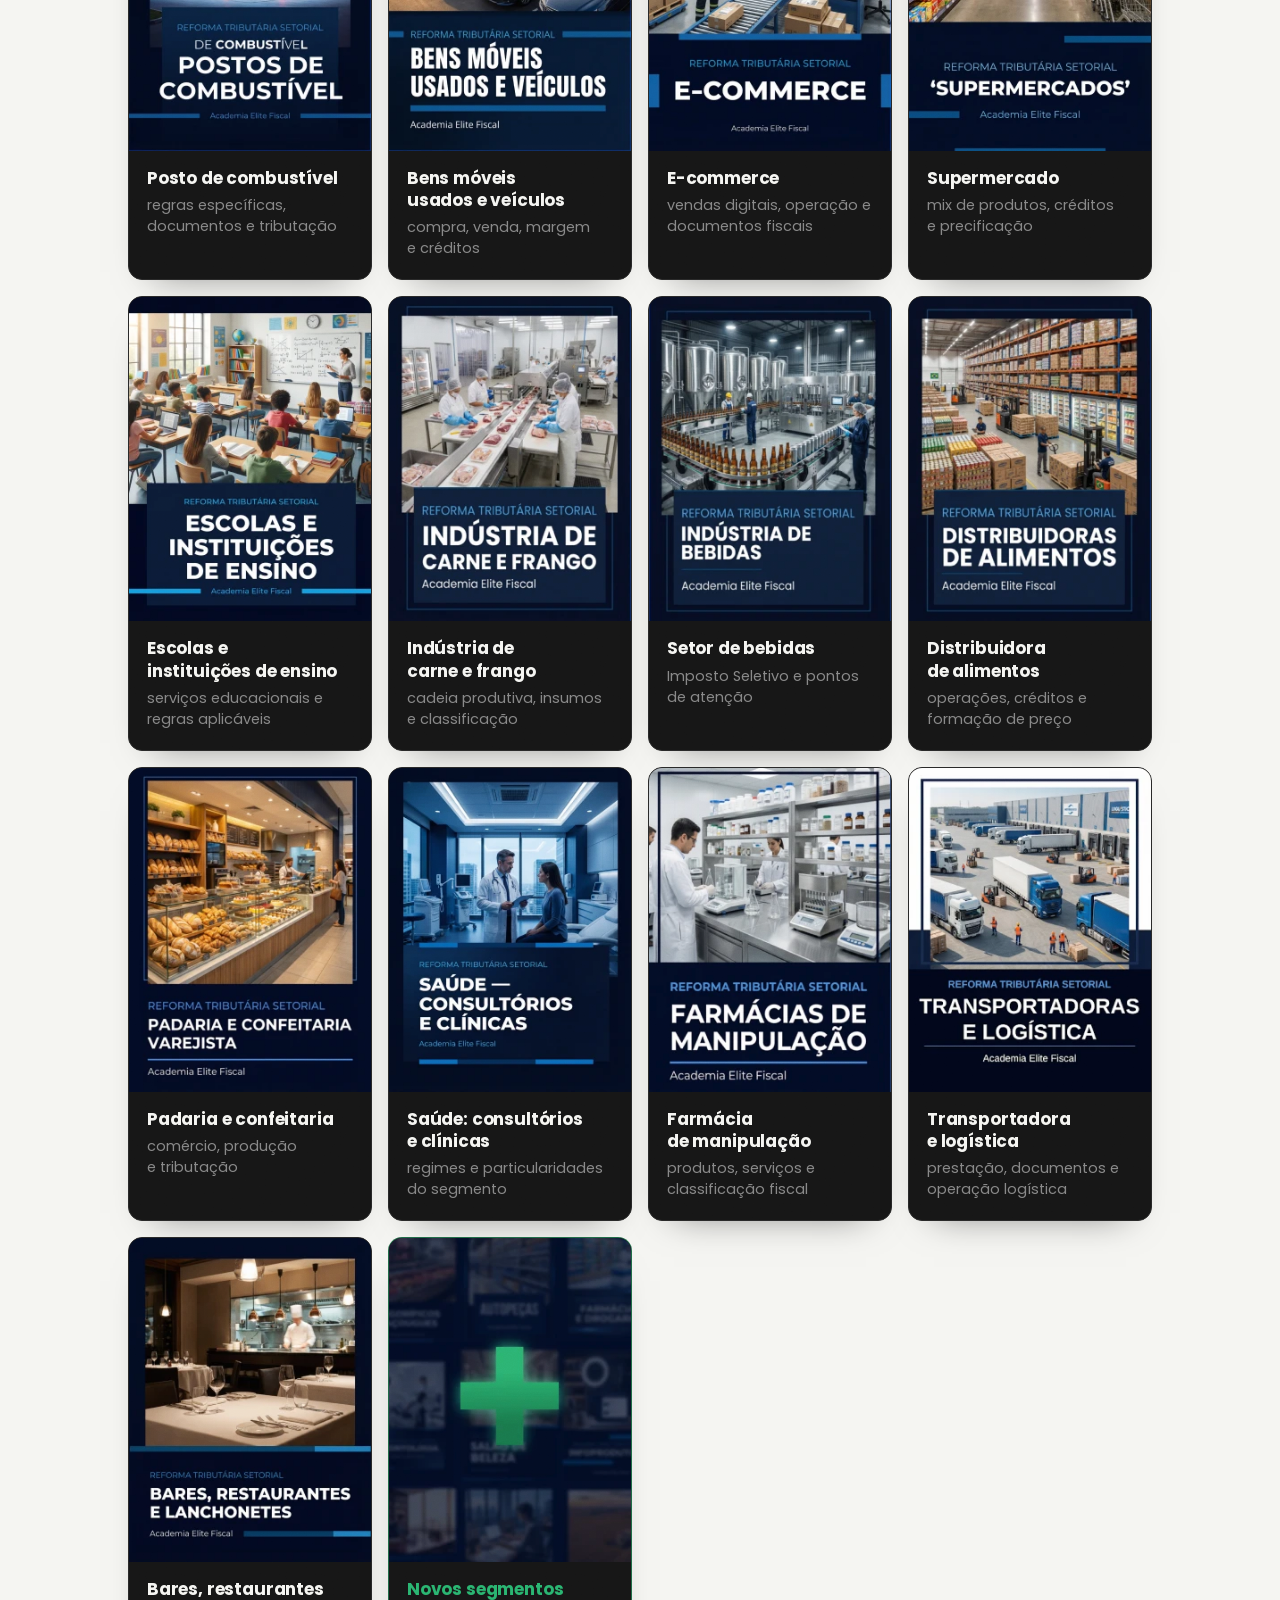
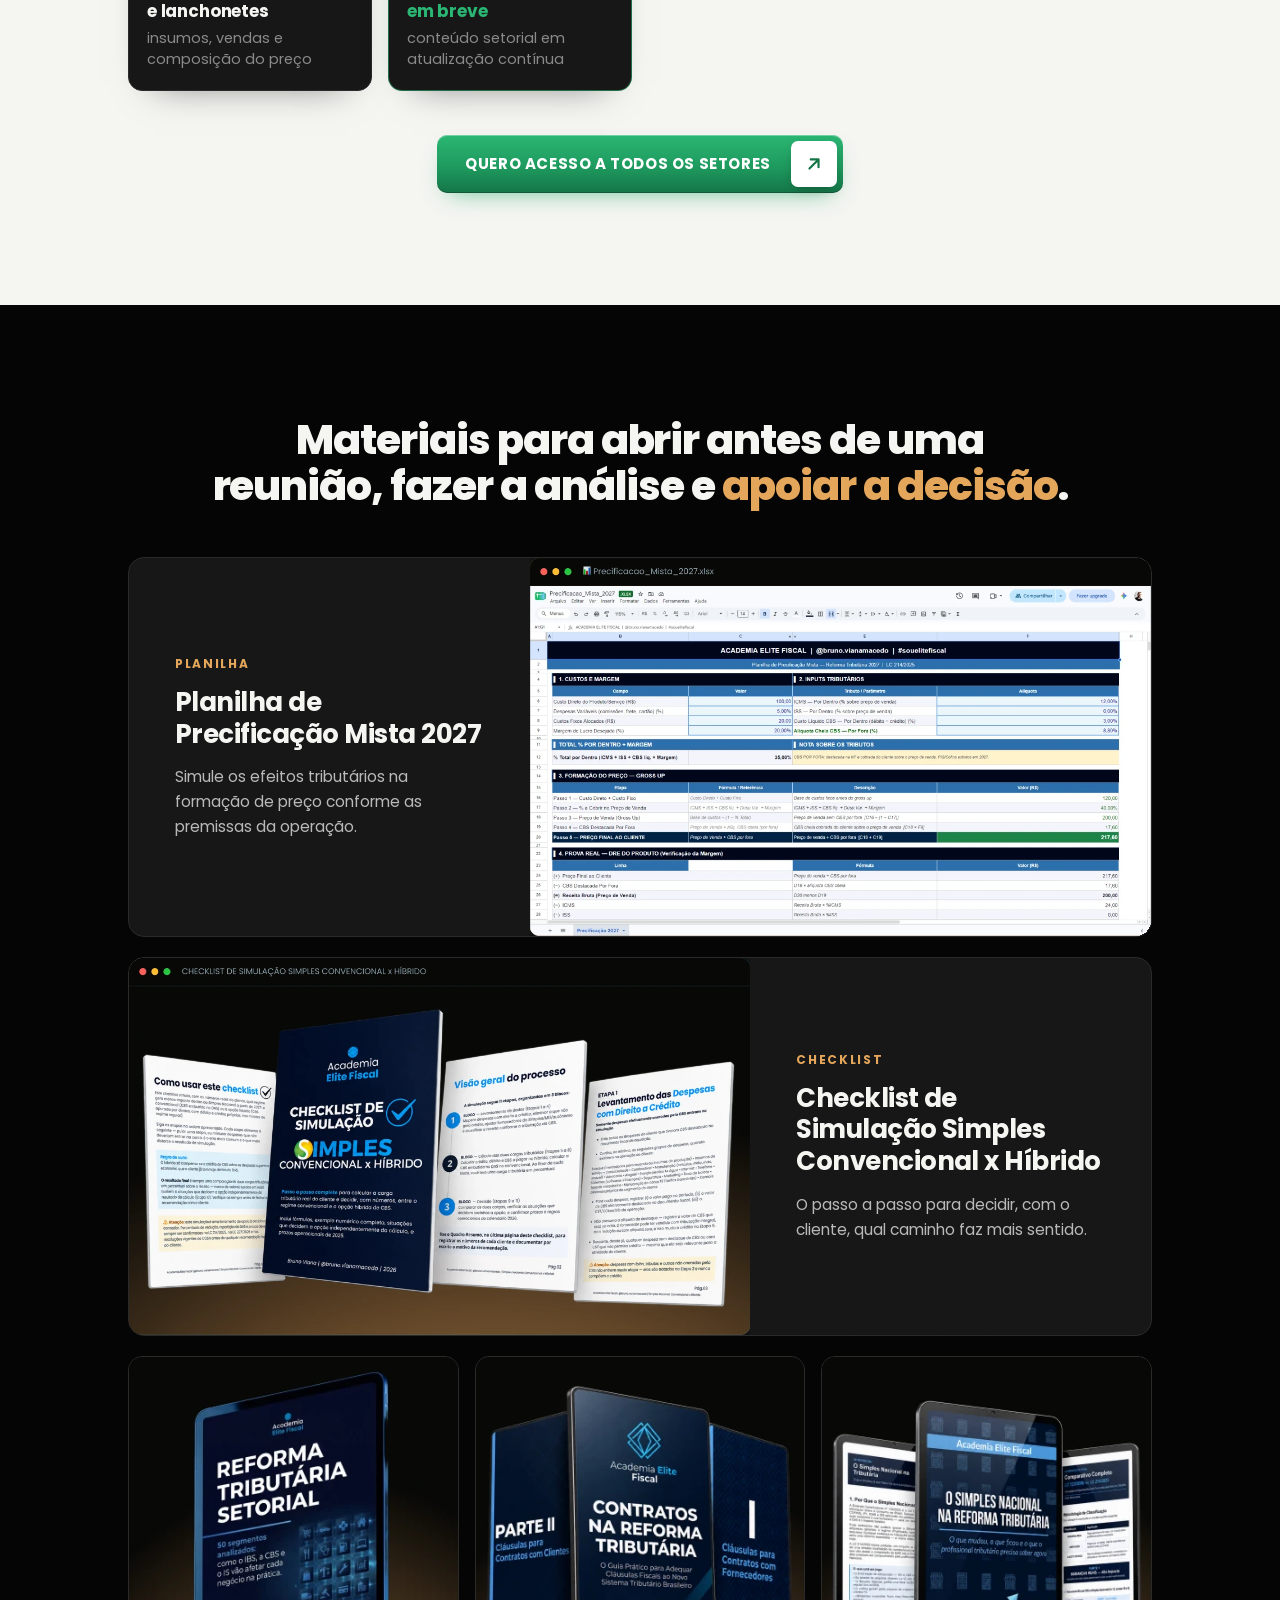
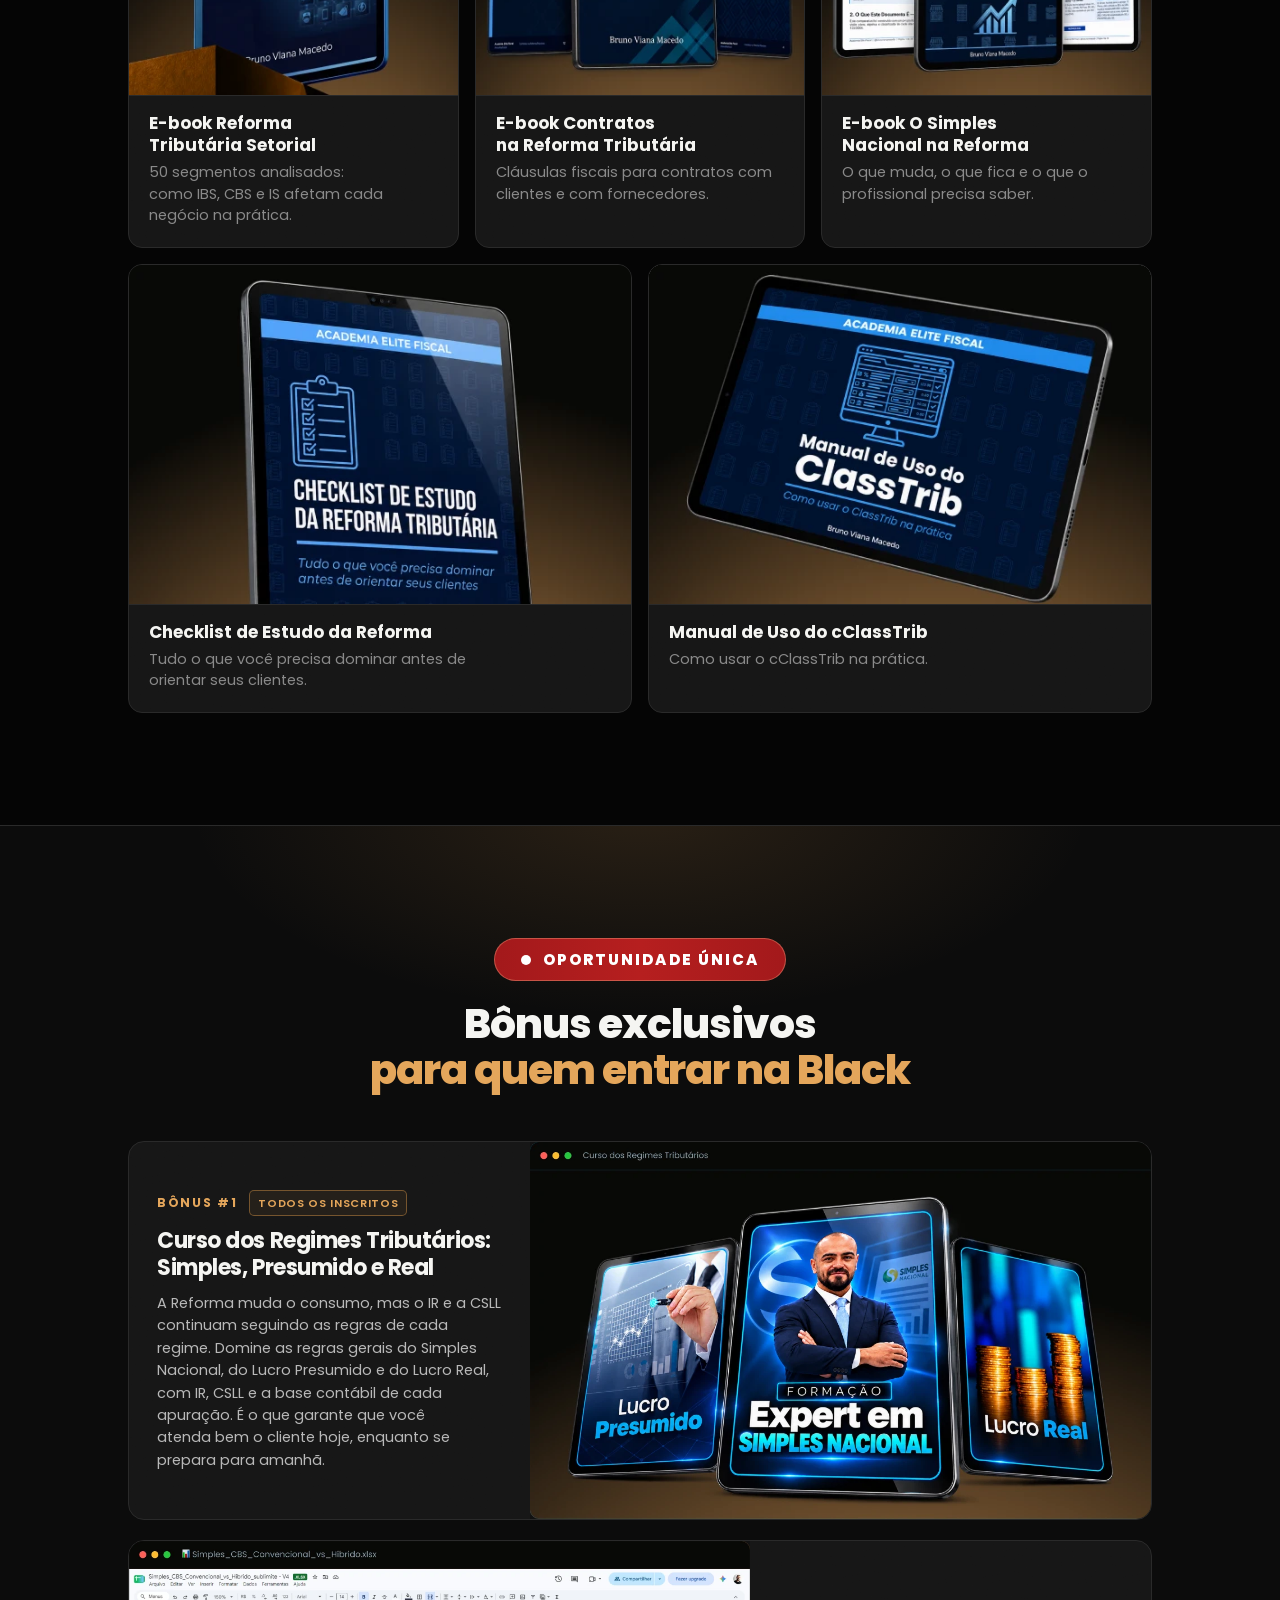
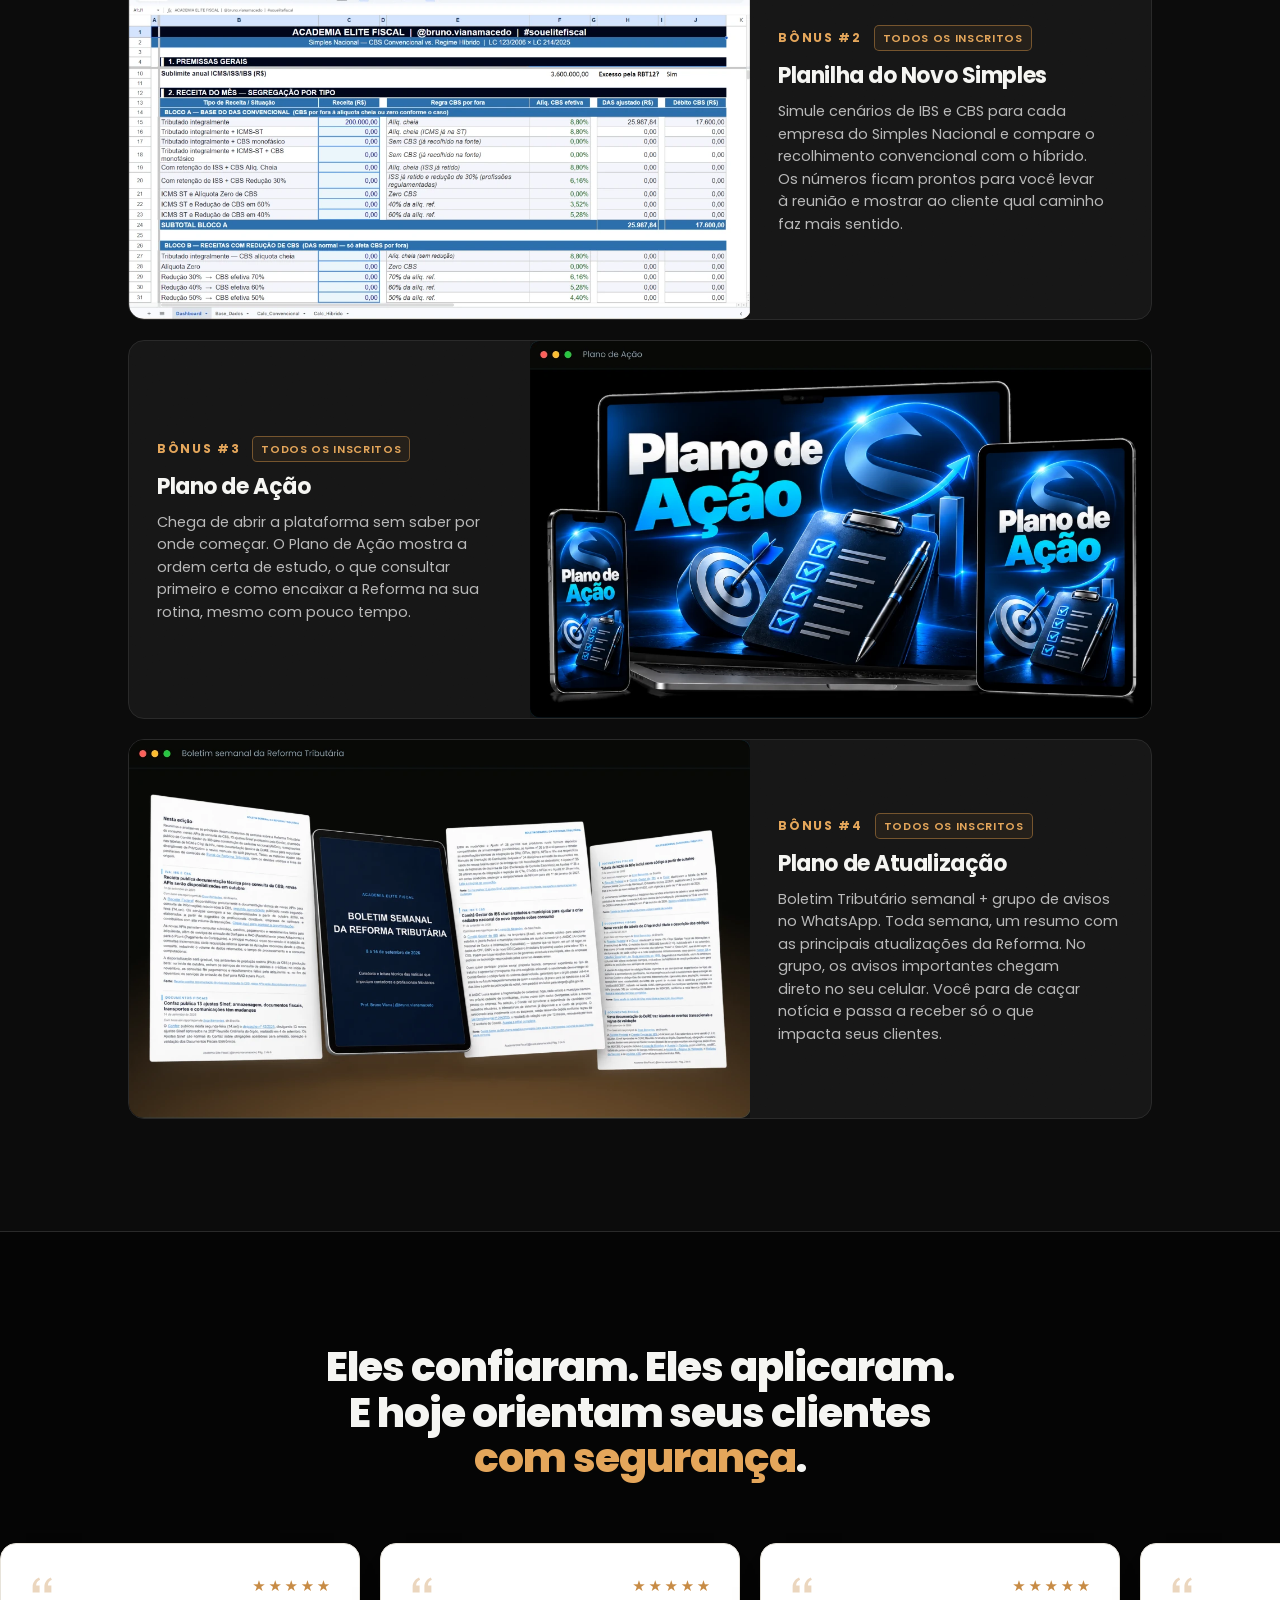
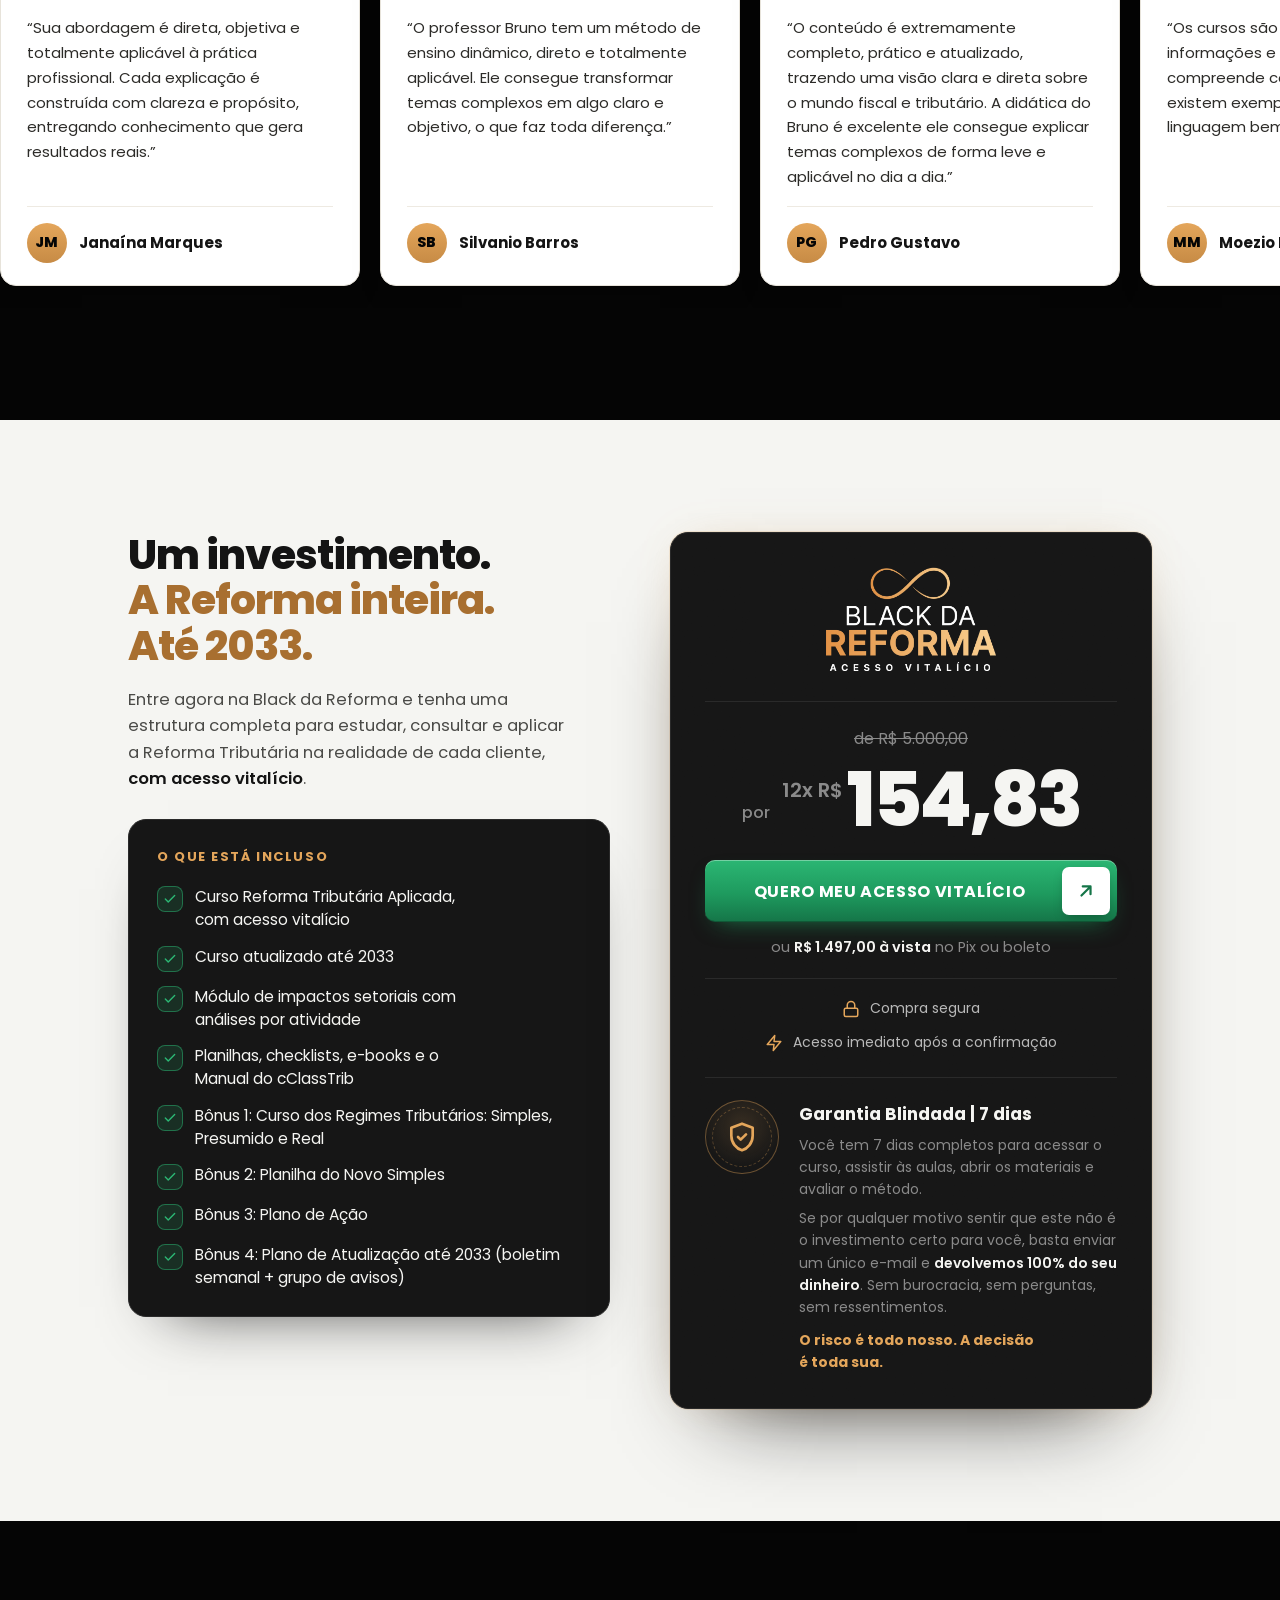
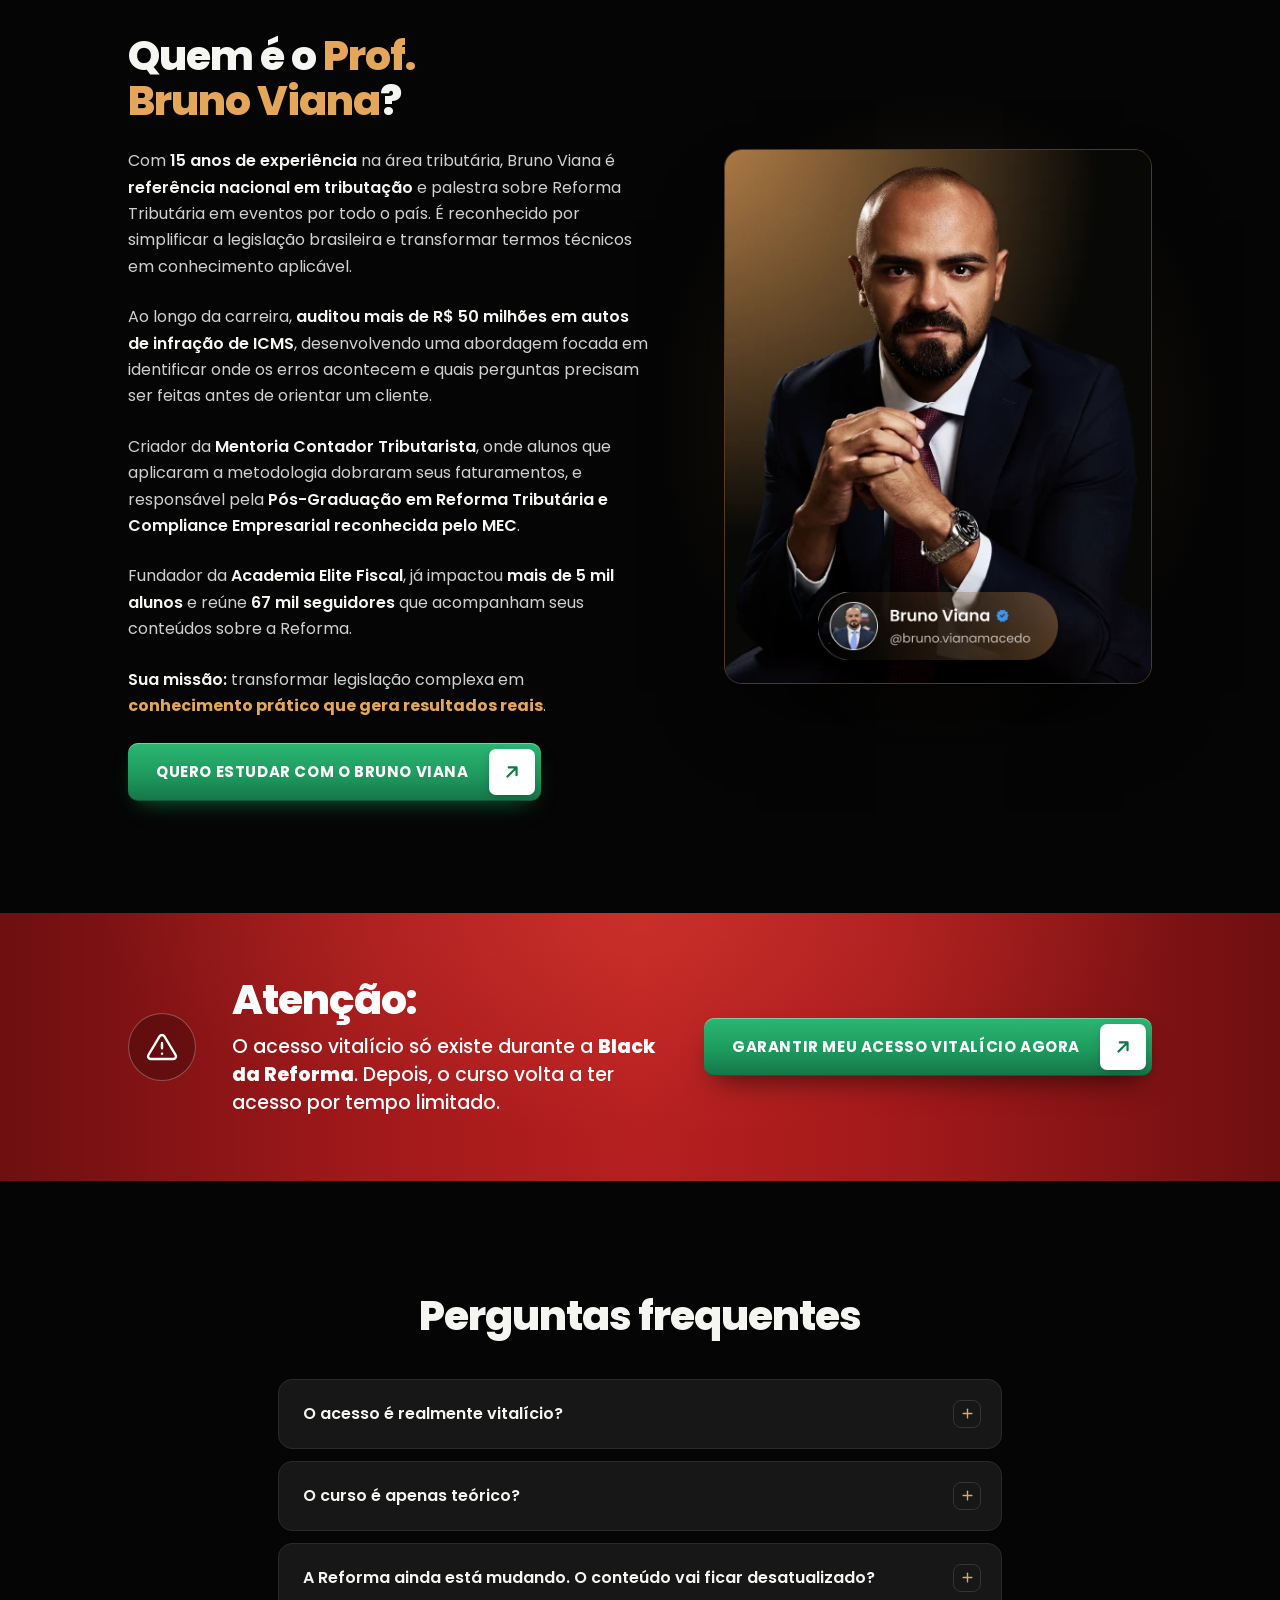
==== commit 1ee0b54a: "Move selo do Bônus para cima do título e aumenta a parcela Co-Authored-By: Claude Opus 5.5 <noreply@" ====
--- a/index.html
+++ b/index.html
@@ -22,7 +22,7 @@
   <link href="https://fonts.googleapis.com/css2?family=Poppins:wght@400;500;600;700;800;900&display=swap" rel="stylesheet">
   <link rel="preload" as="image" href="assets/fundo_background.webp?v=2" media="(min-width: 1001px)" fetchpriority="high">
   <link rel="preload" as="image" href="assets/fundo_background-1600.webp?v=2" media="(max-width: 1000px)" fetchpriority="high">
-  <link rel="stylesheet" href="styles.css?v=57">
+  <link rel="stylesheet" href="styles.css?v=61">
   <script>document.documentElement.classList.add('js')</script>
 </head>
 <body>
@@ -518,8 +518,8 @@
 <!-- ============ BÔNUS ============ -->
 <section class="section section--alt section--line section--glow" id="bonus">
   <div class="container">
+    <div class="bonus-alert reveal-on"><span class="bonus-alert__tag"><i aria-hidden="true"></i>Oportunidade única</span></div>
     <h2 class="h2 h2--br h2--center reveal-on">Bônus exclusivos<br><span class="hl">para quem entrar na Black</span></h2>
-    <div class="bonus-alert reveal-on"><span class="bonus-alert__tag"><i aria-hidden="true"></i>Oportunidade única</span></div>
     <div class="feat-rows">
       <article class="feat-row seg-card reveal-on"><span class="seg-glow" aria-hidden="true"></span><span class="seg-noise" aria-hidden="true"></span><span class="spot" aria-hidden="true"></span>
         <div class="feat-txt">
--- a/styles.css
+++ b/styles.css
@@ -1165,7 +1165,7 @@
 .mat-b:hover .mat-foot h3, .mat-b.is-active .mat-foot h3 { color: var(--amber-hi); }
 
 /* Bônus (mesma diagramação dos cards largos de Materiais) */
-.bonus-alert { display: flex; justify-content: center; margin-top: 20px; }
+.bonus-alert { display: flex; justify-content: center; margin-bottom: 20px; }
 .bonus-alert__tag {
   display: inline-flex;
   align-items: center;
@@ -1331,7 +1331,7 @@
 .price-row .old { font-size: 16px; color: var(--muted); text-decoration: line-through; }
 .price-row .cur { display: flex; align-items: flex-start; gap: 4px; }
 .price-row .cur .c { white-space: nowrap; margin-top: 10px; font-size: 20px; font-weight: 600; color: var(--muted); }
-.price-row .cur .v { color: var(--offwhite); font-size: clamp(44px, 5vw, 62px); font-weight: 800; line-height: .95; letter-spacing: -.04em; }
+.price-row .cur .v { color: var(--offwhite); font-size: clamp(58px, 6.4vw, 76px); font-weight: 800; line-height: .95; letter-spacing: -.04em; }
 .price-main .por-l { align-self: flex-end; margin-bottom: 10px; font-size: 16px; font-weight: 500; color: var(--muted); }
 .price-card .btn { margin-top: 24px; }
 .price-card .pay { margin-top: 14px; font-size: 14.5px; color: var(--muted); }
@@ -1763,7 +1763,9 @@
 
   .price-card { padding: 22px; }
   .incl-box { padding: 22px 20px; }
-  .price-row .cur .v { font-size: 40px; }
+  /* "por" em linha própria; a parcela cresce com a tela e ocupa o que sobra ao lado de "12x R$" */
+  .price-main .por-l { flex-basis: 100%; margin-bottom: 0; }
+  .price-row .cur .v { font-size: clamp(42px, calc((100vw - 195px) / 2.9), 58px); }
   .guarantee { grid-template-columns: 1fr; gap: 14px; }
   .faq-toggle { padding: 18px 16px 18px 18px; font-size: 15px; }
   .faq-a p { padding: 0 18px 18px; }
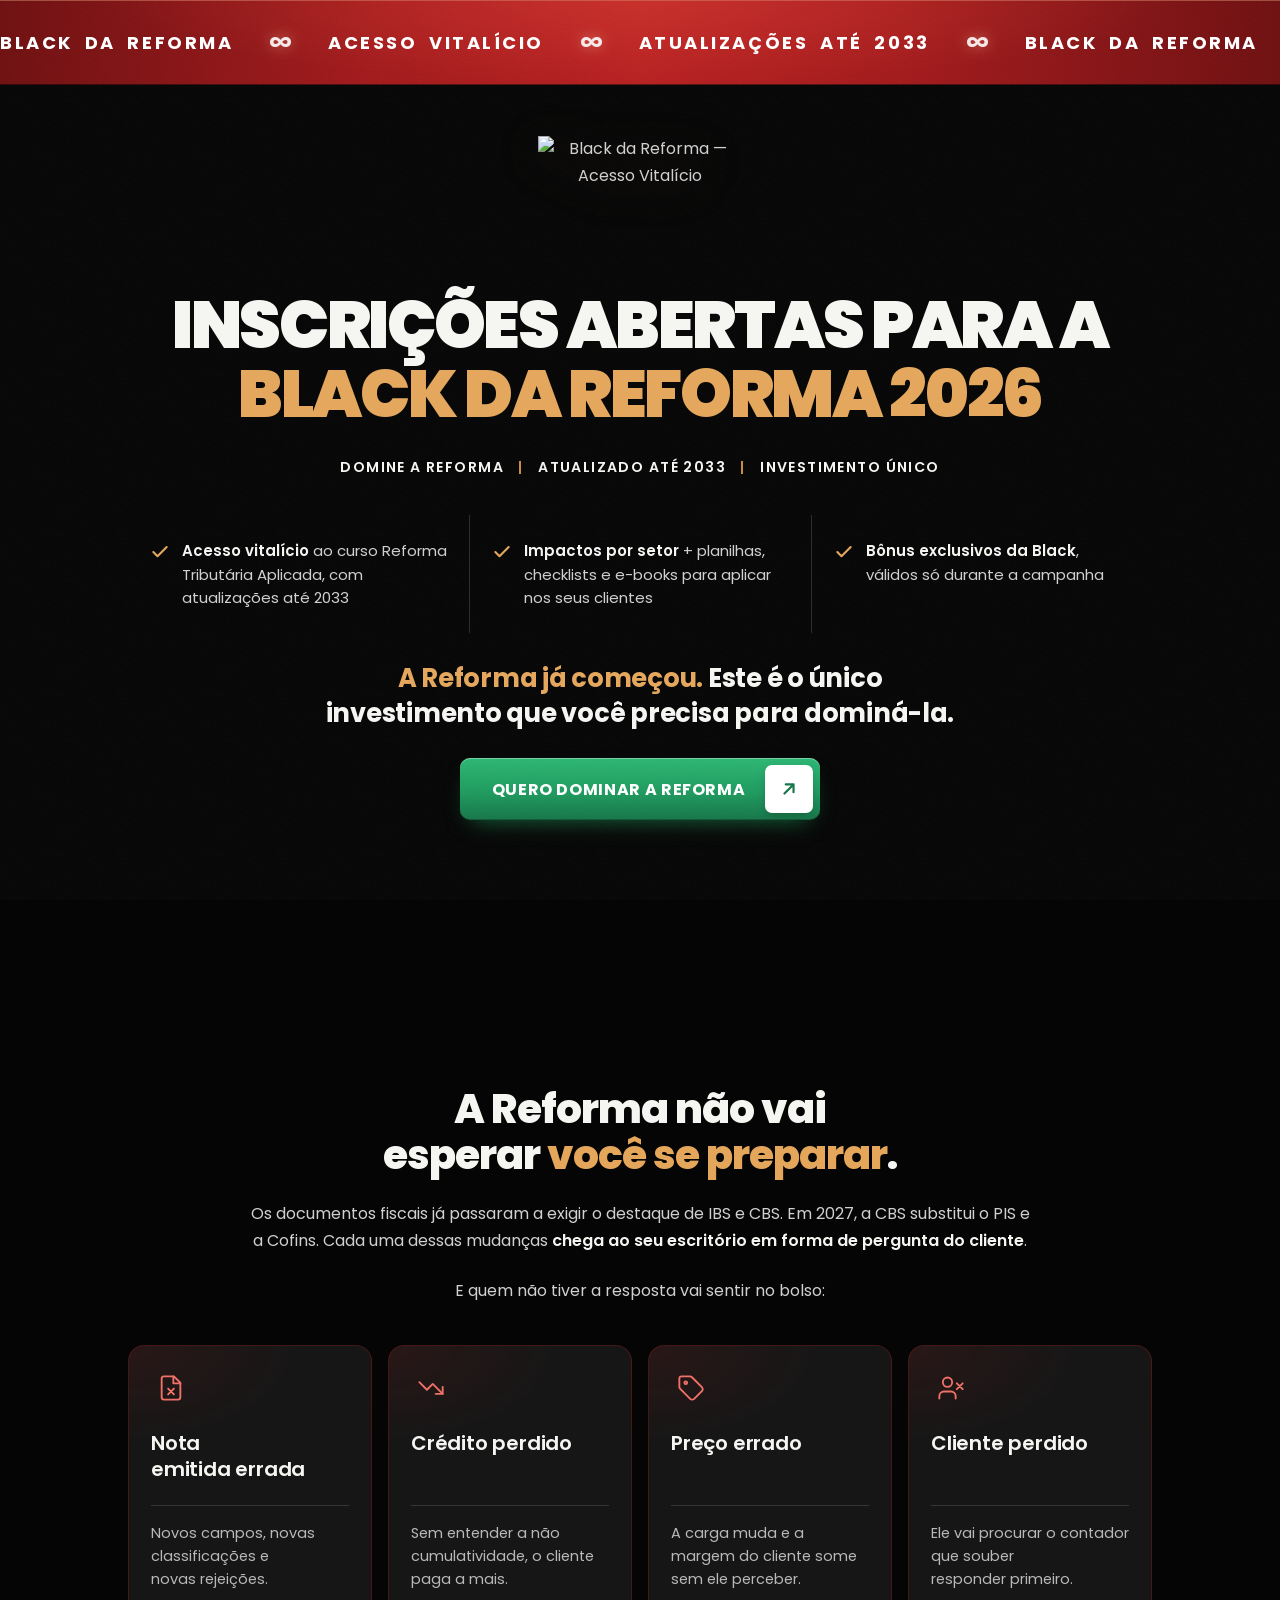
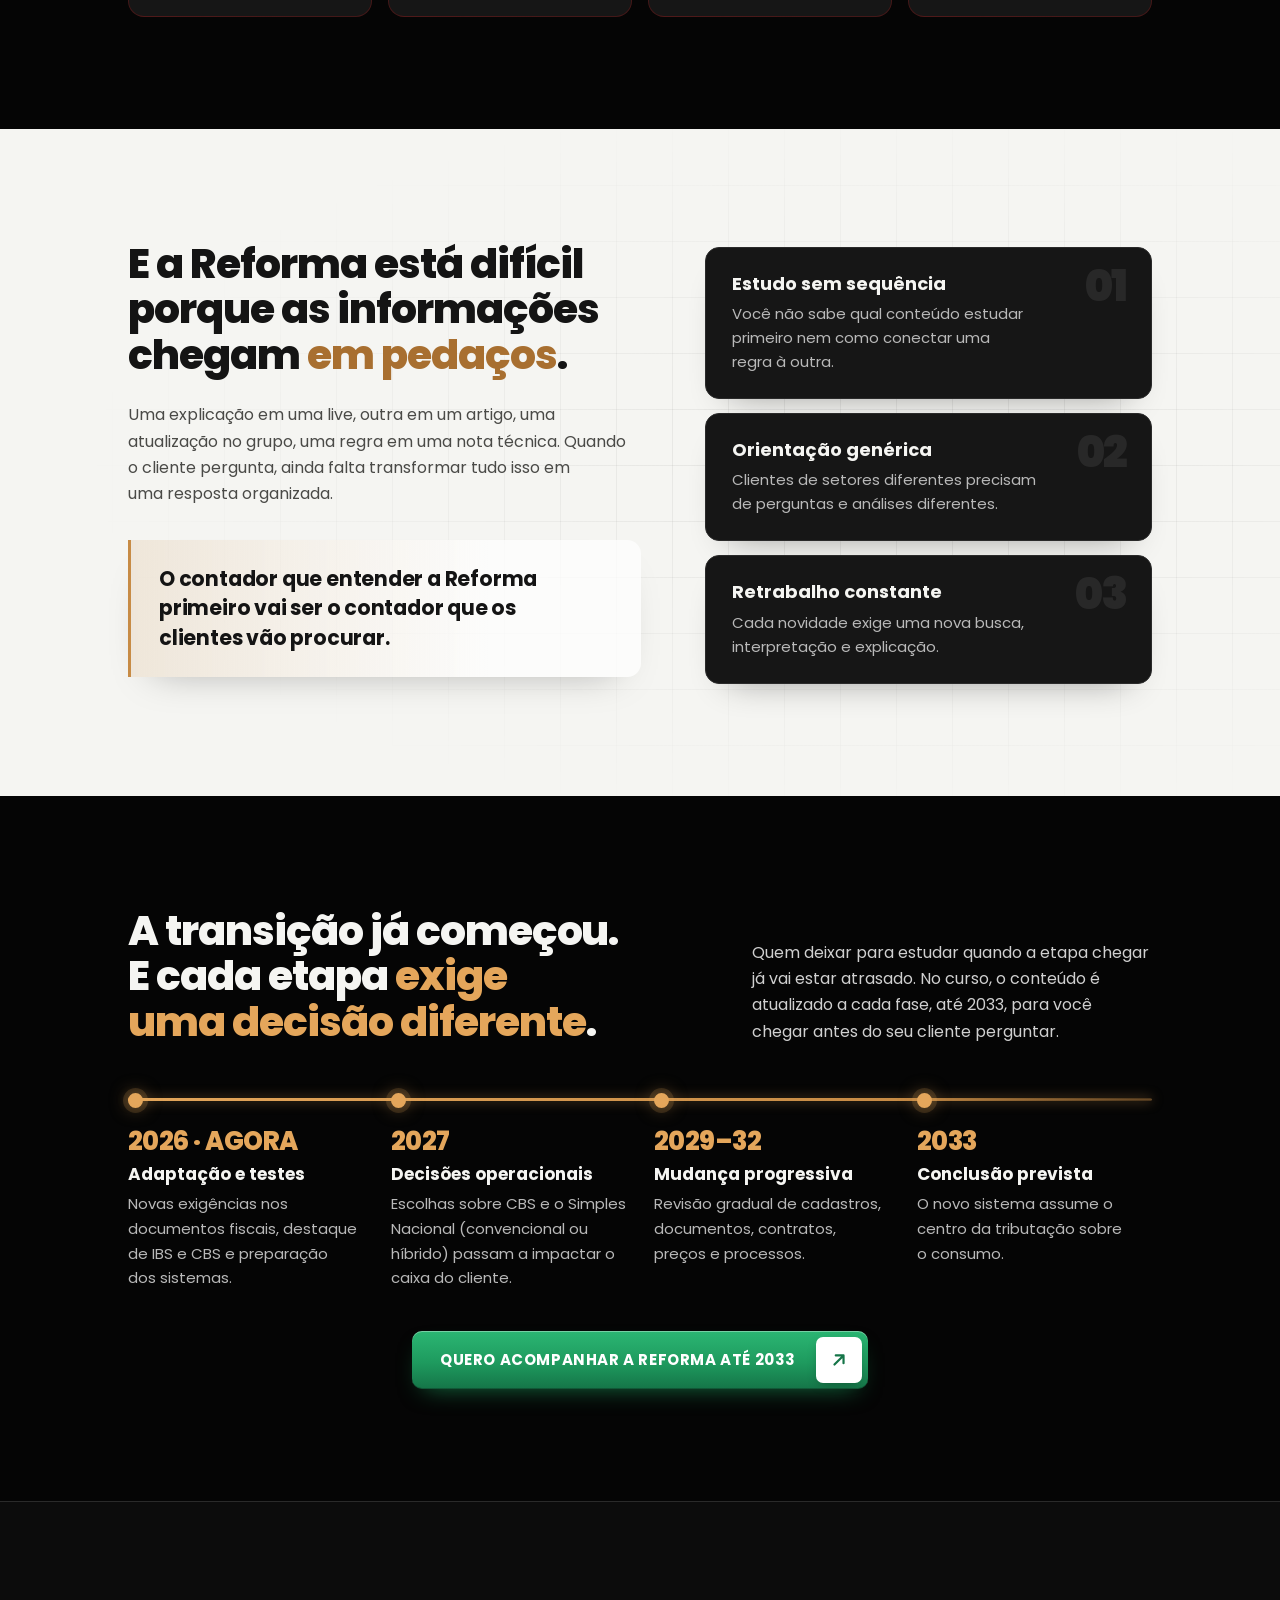
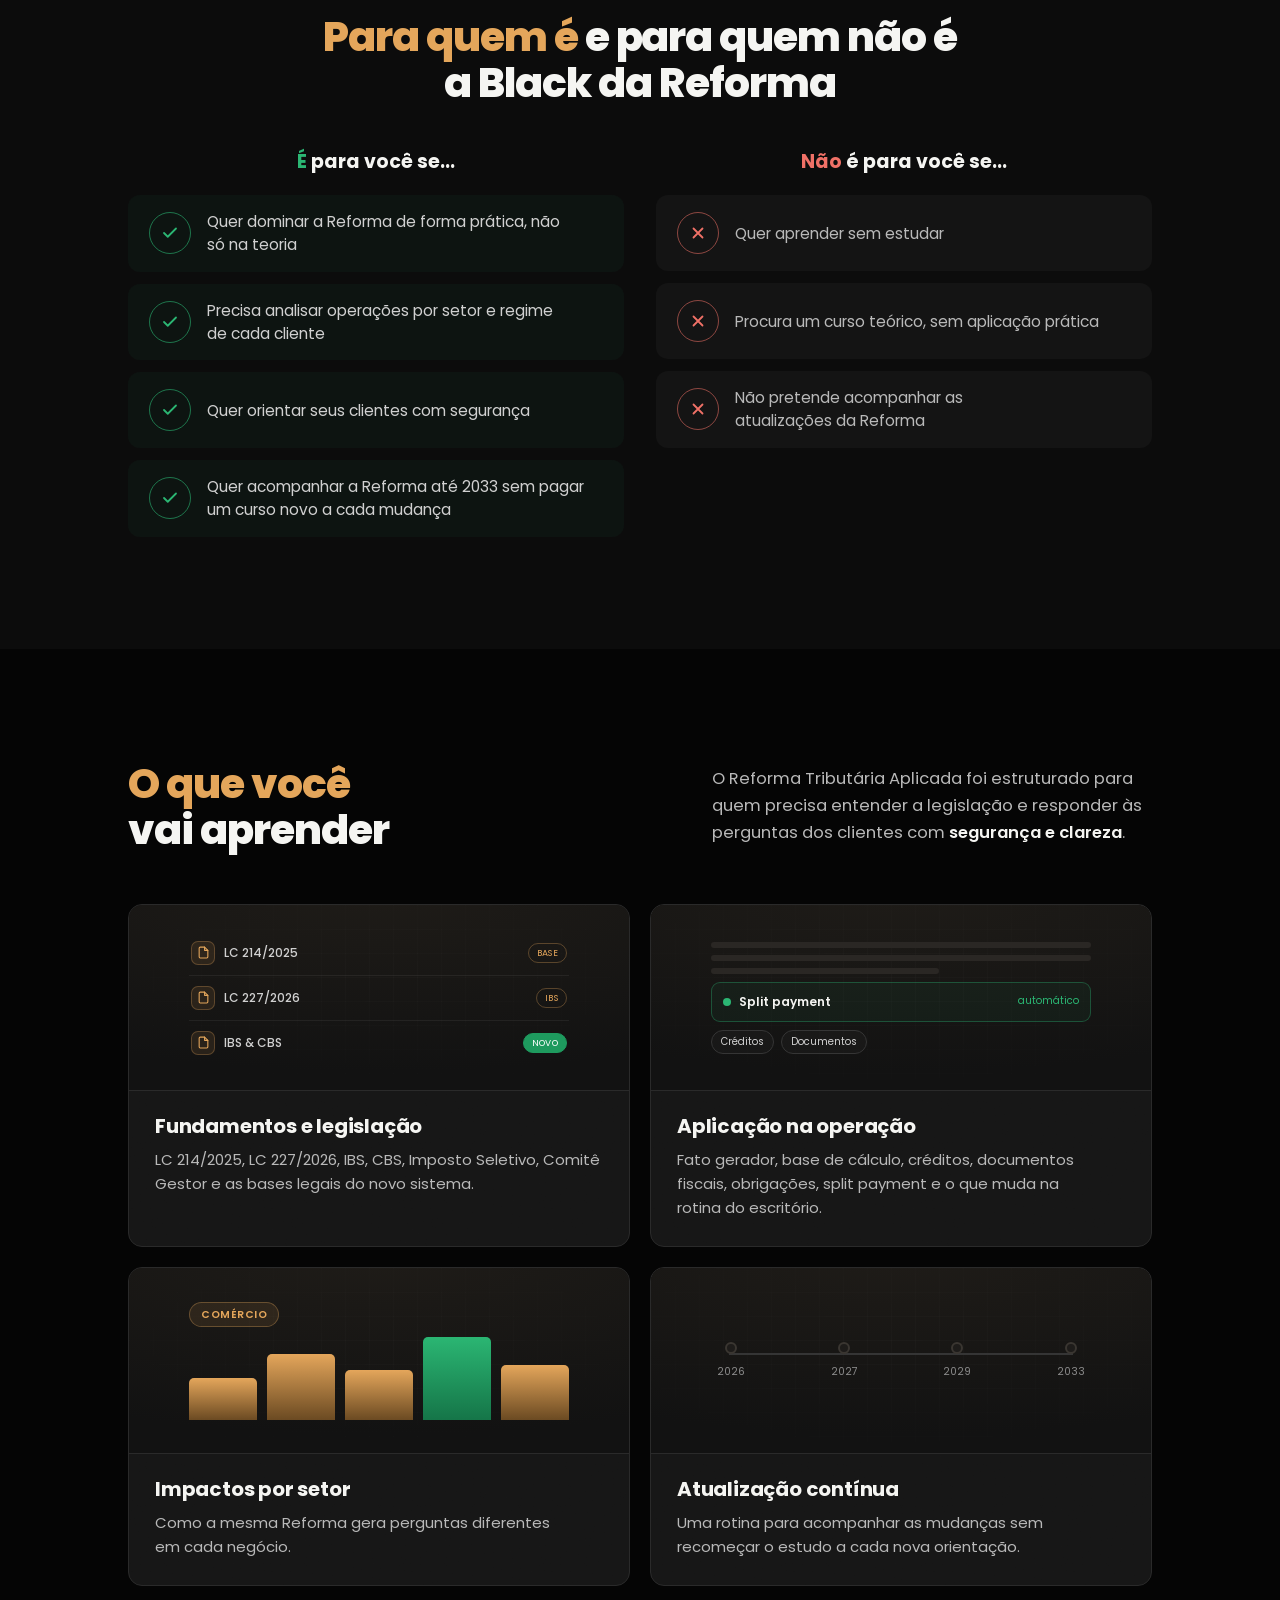
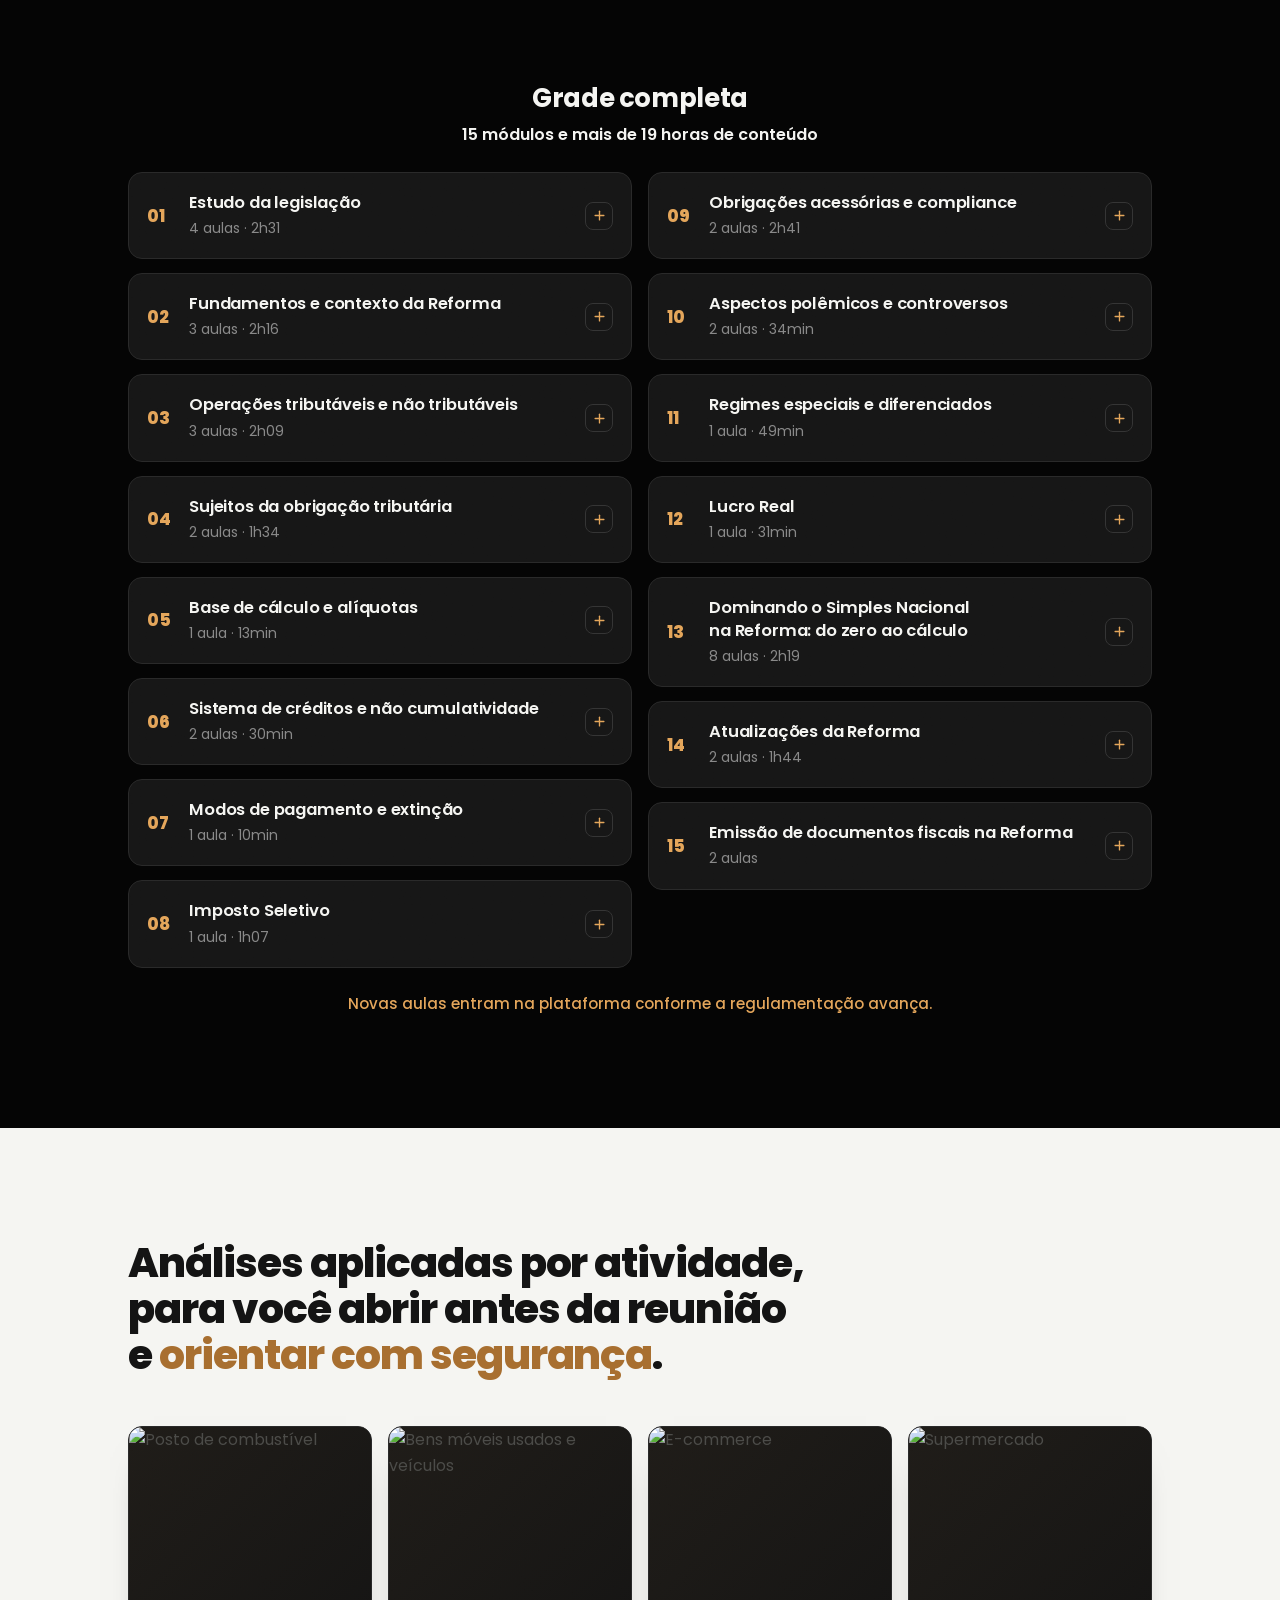
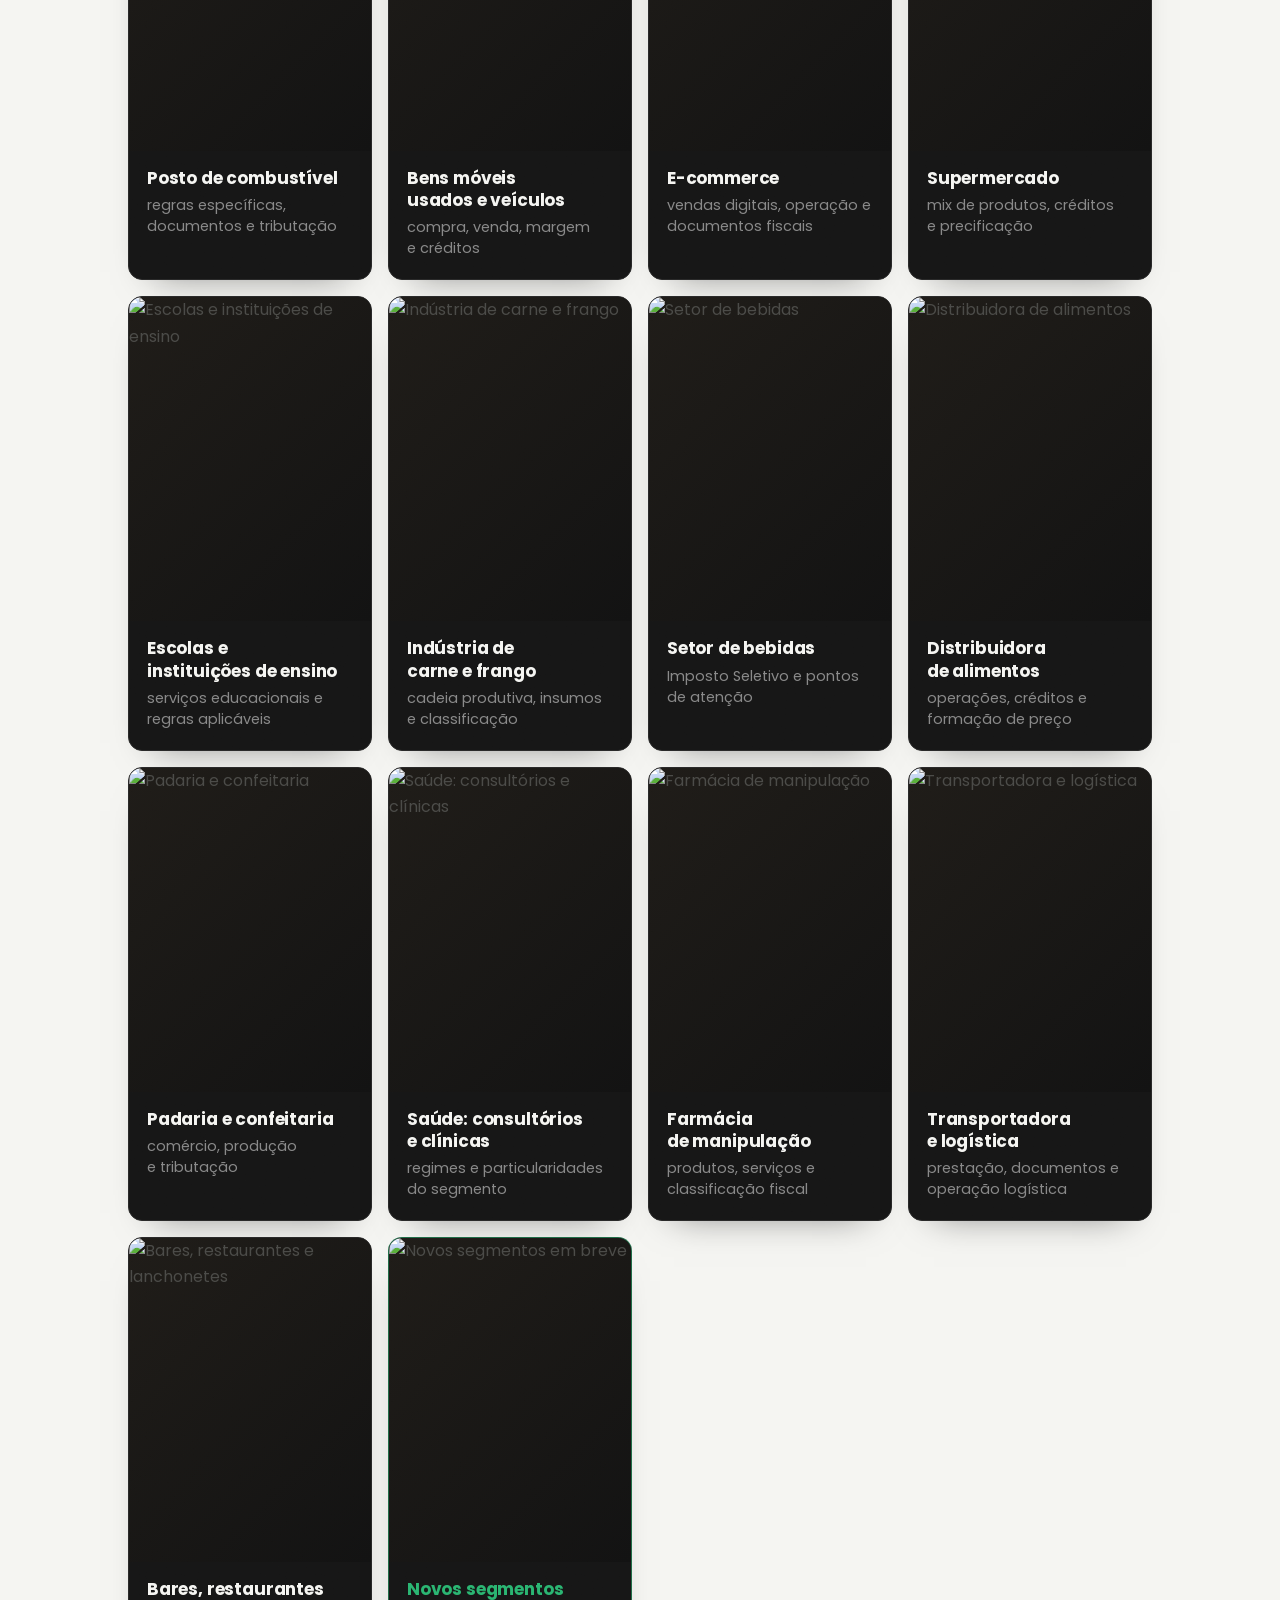
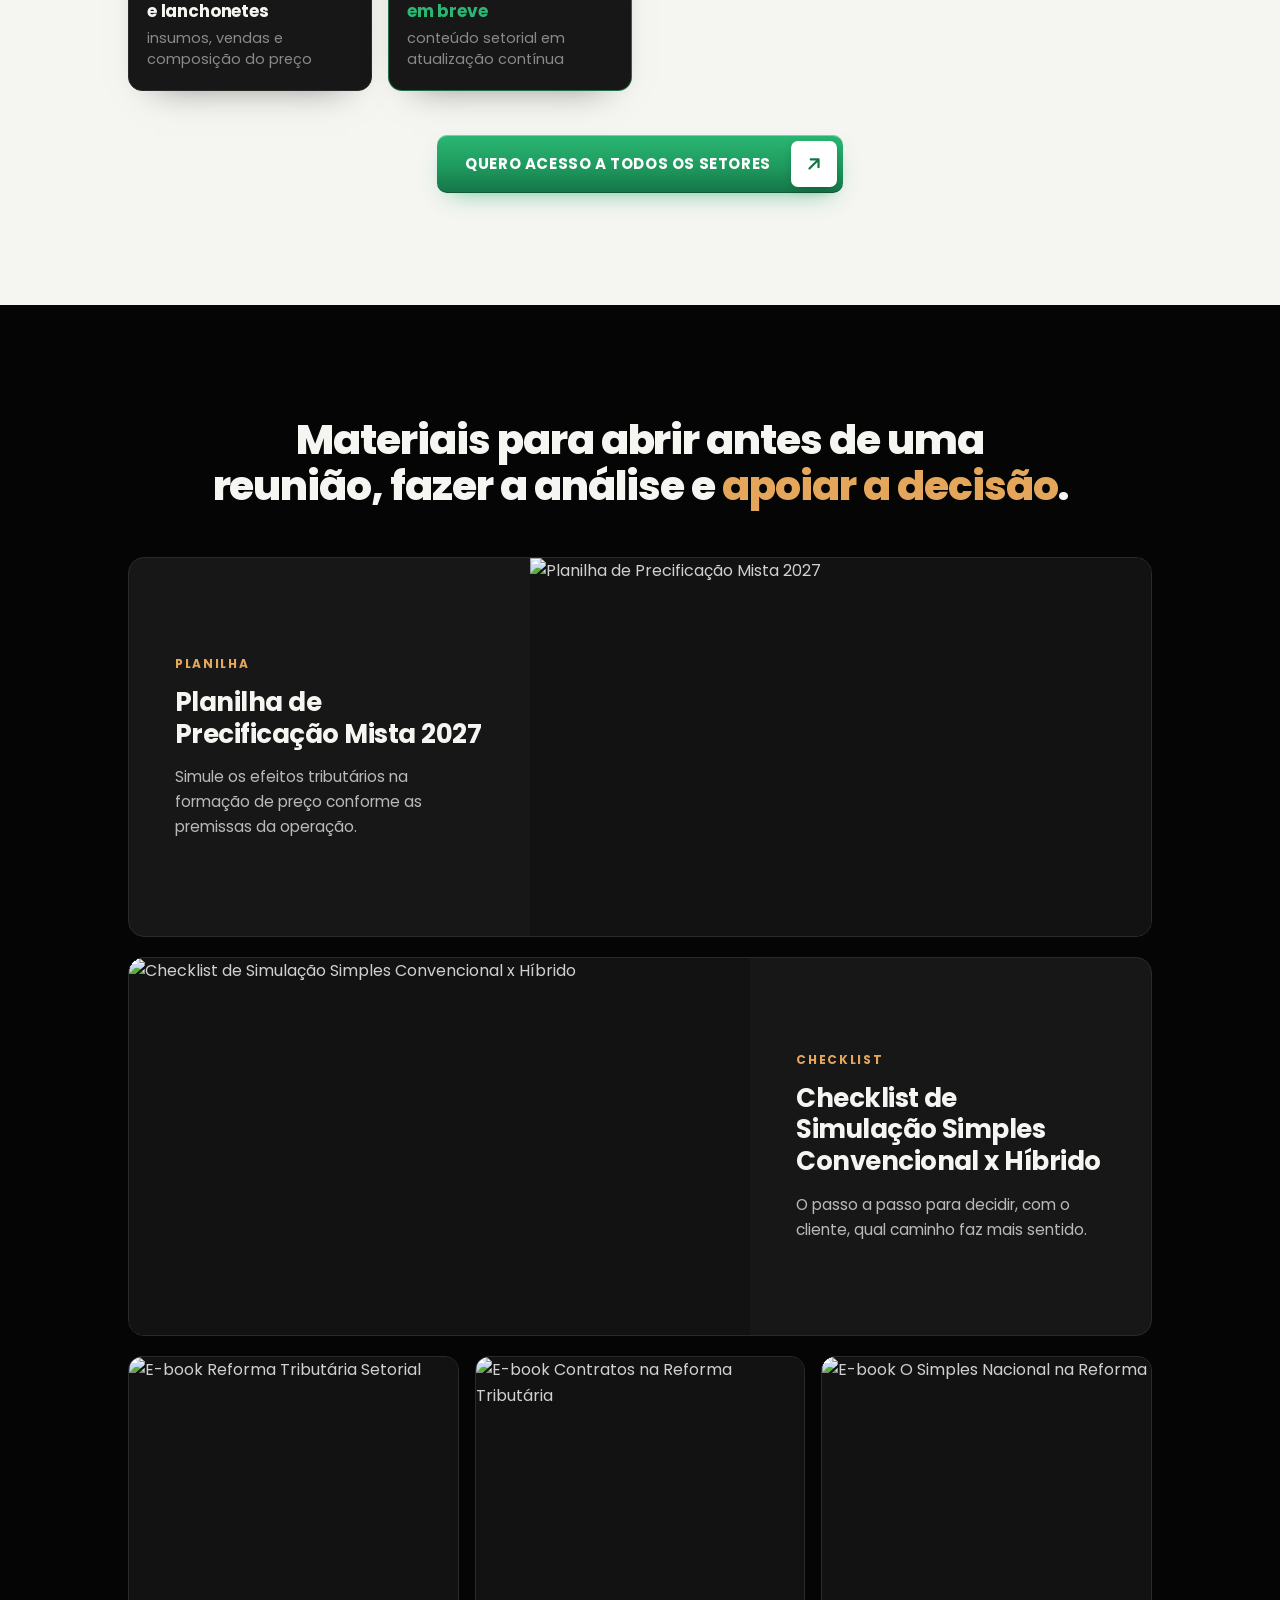
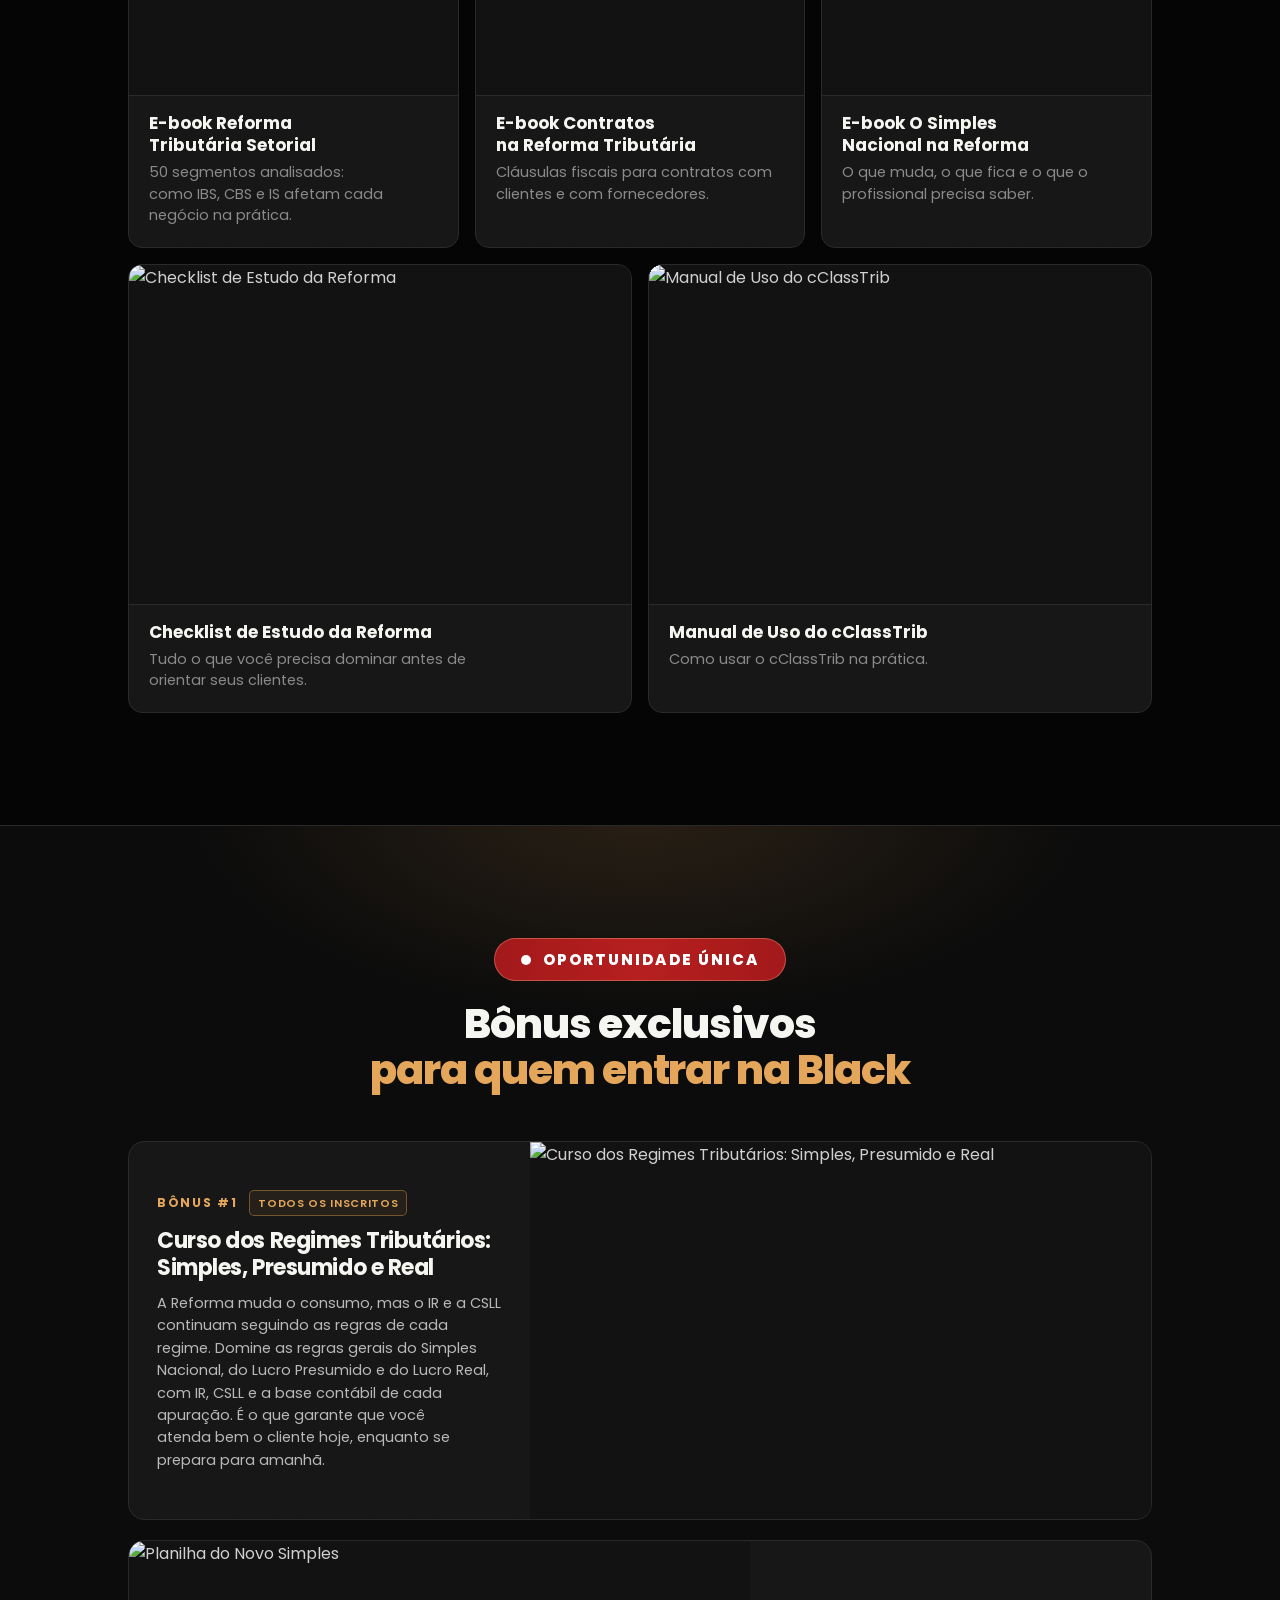
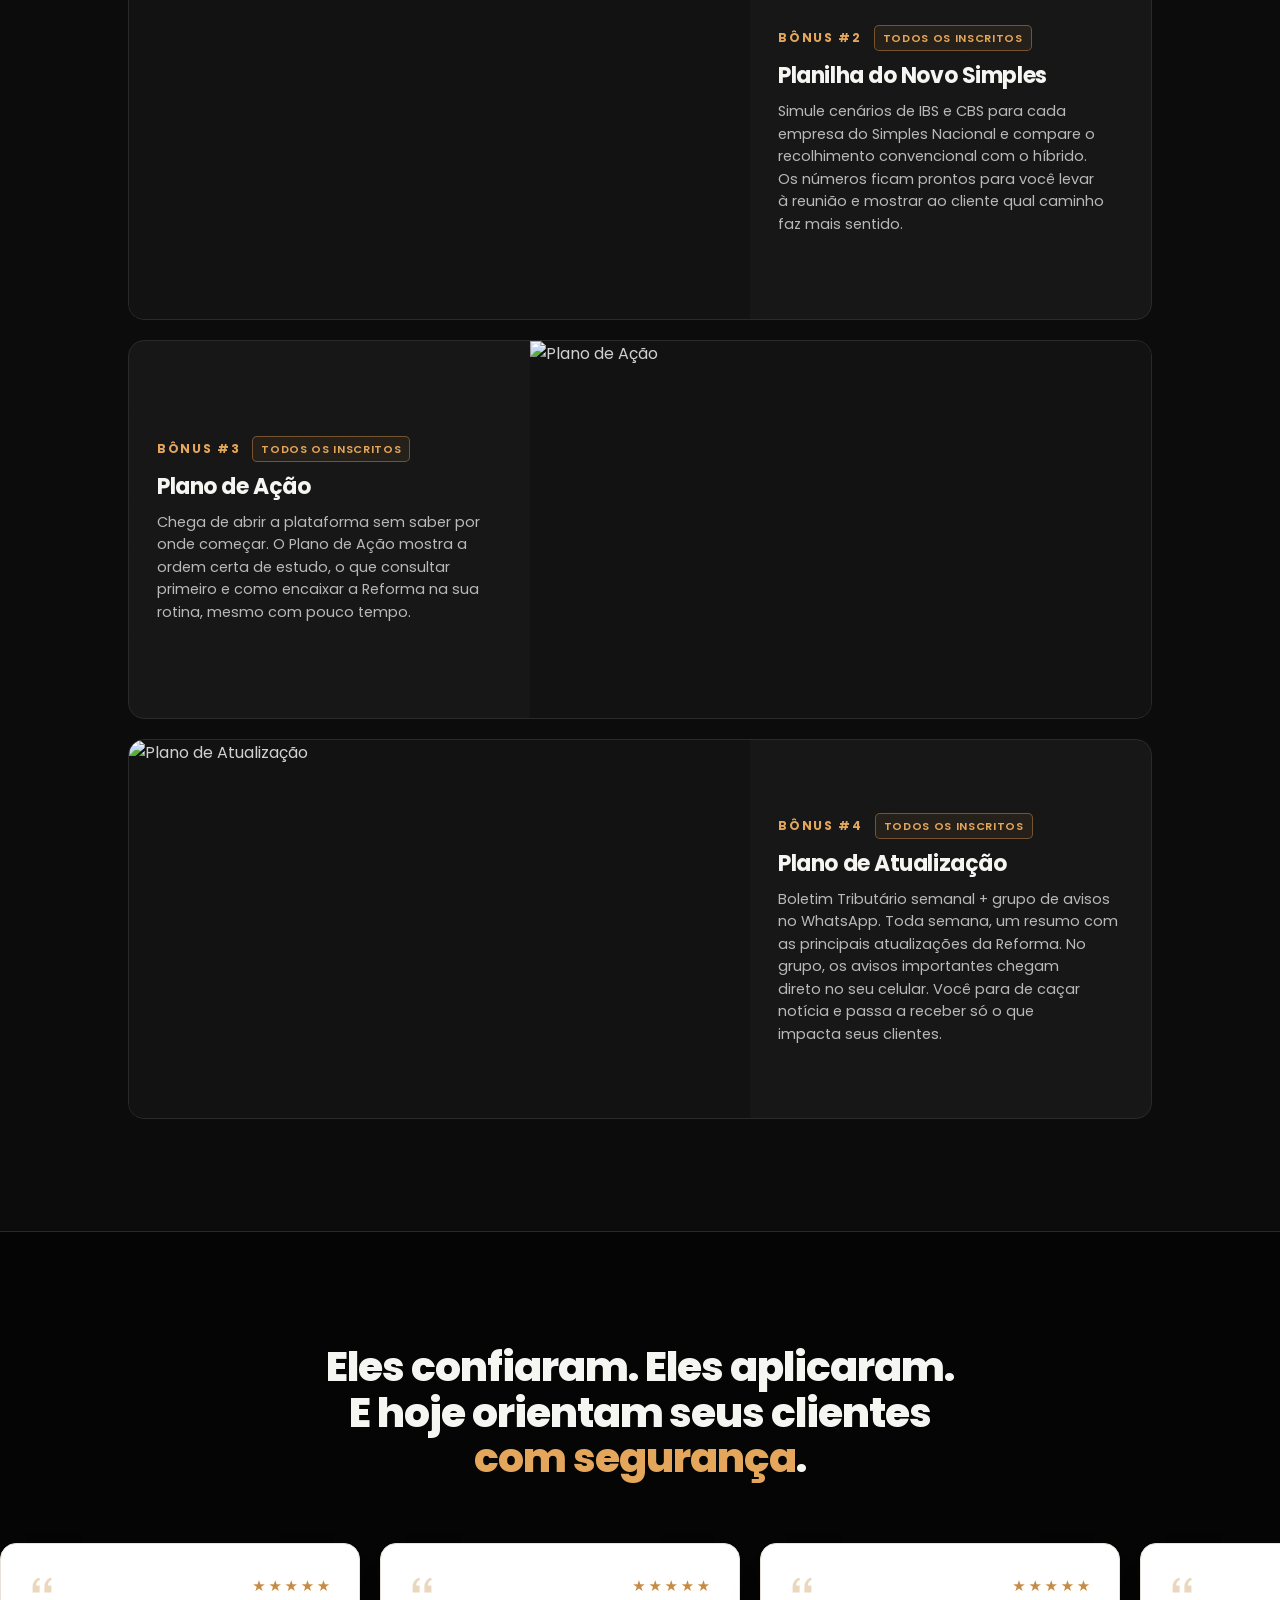
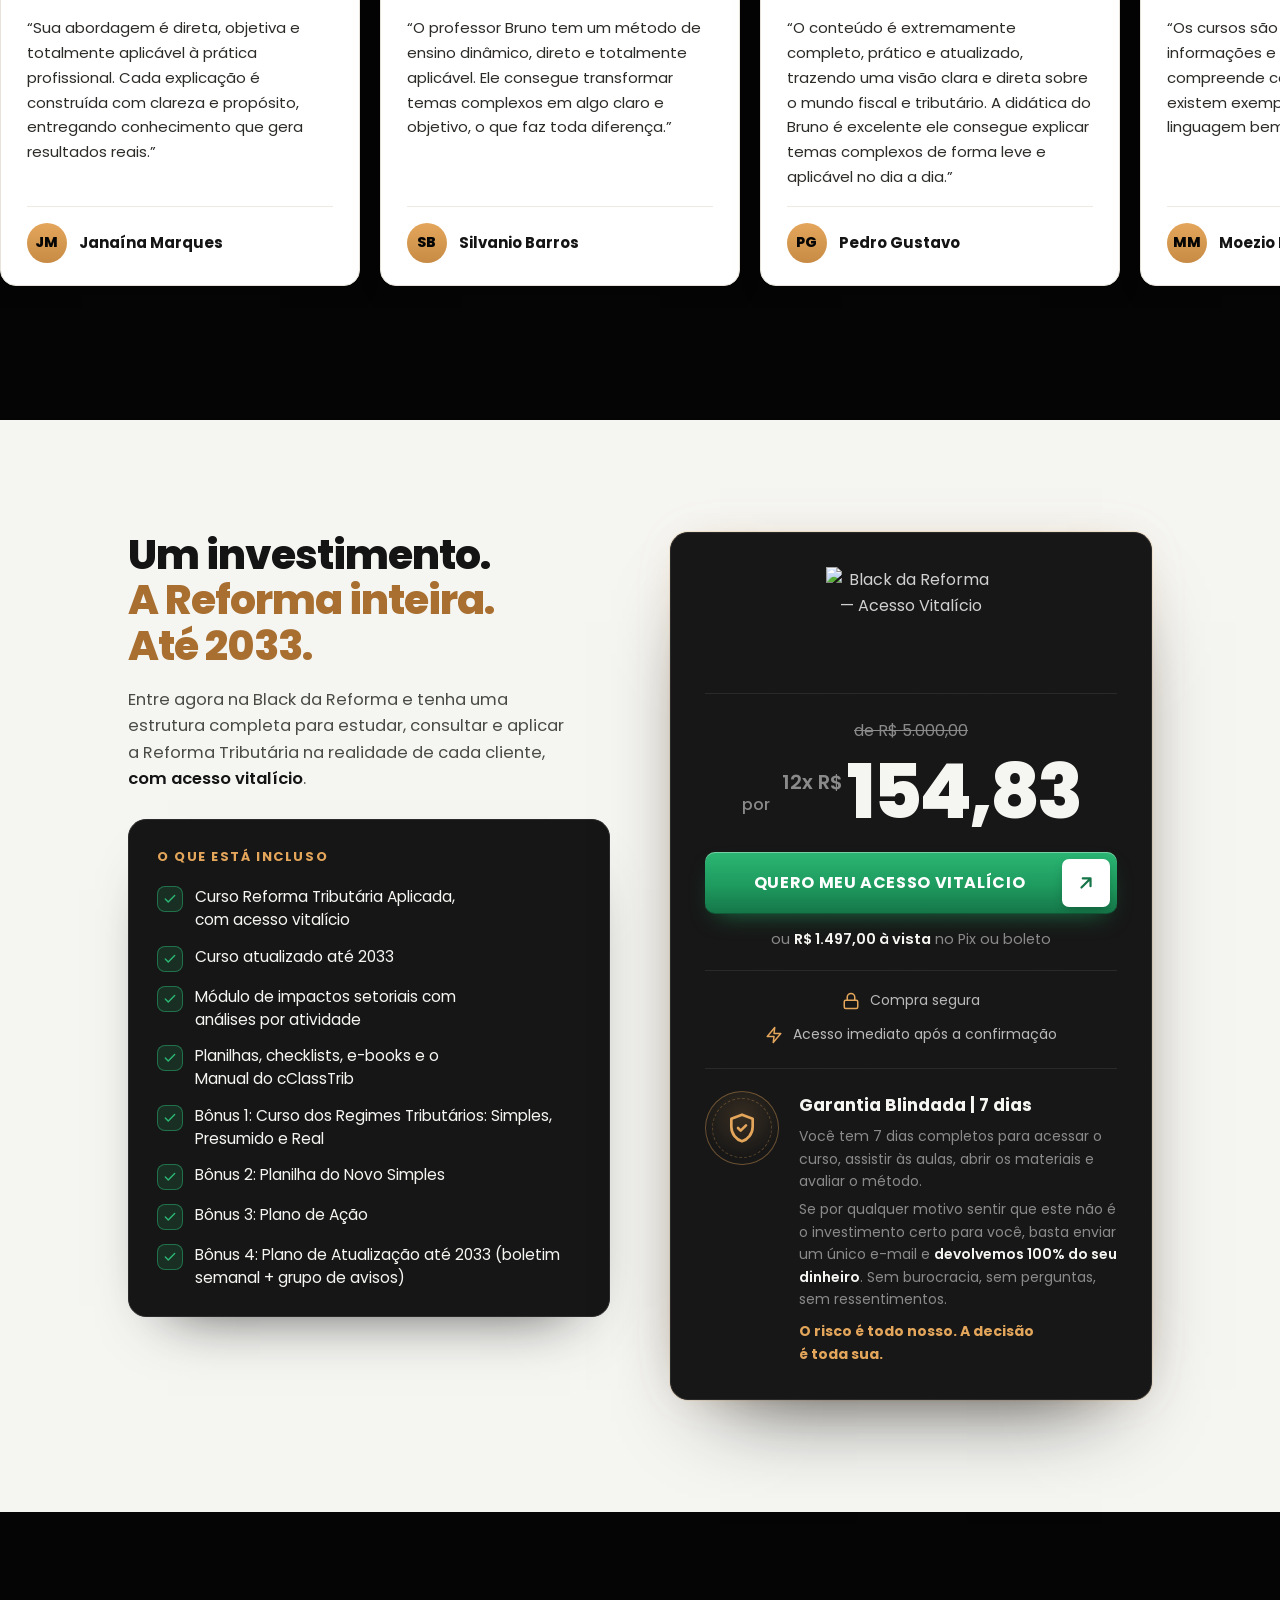
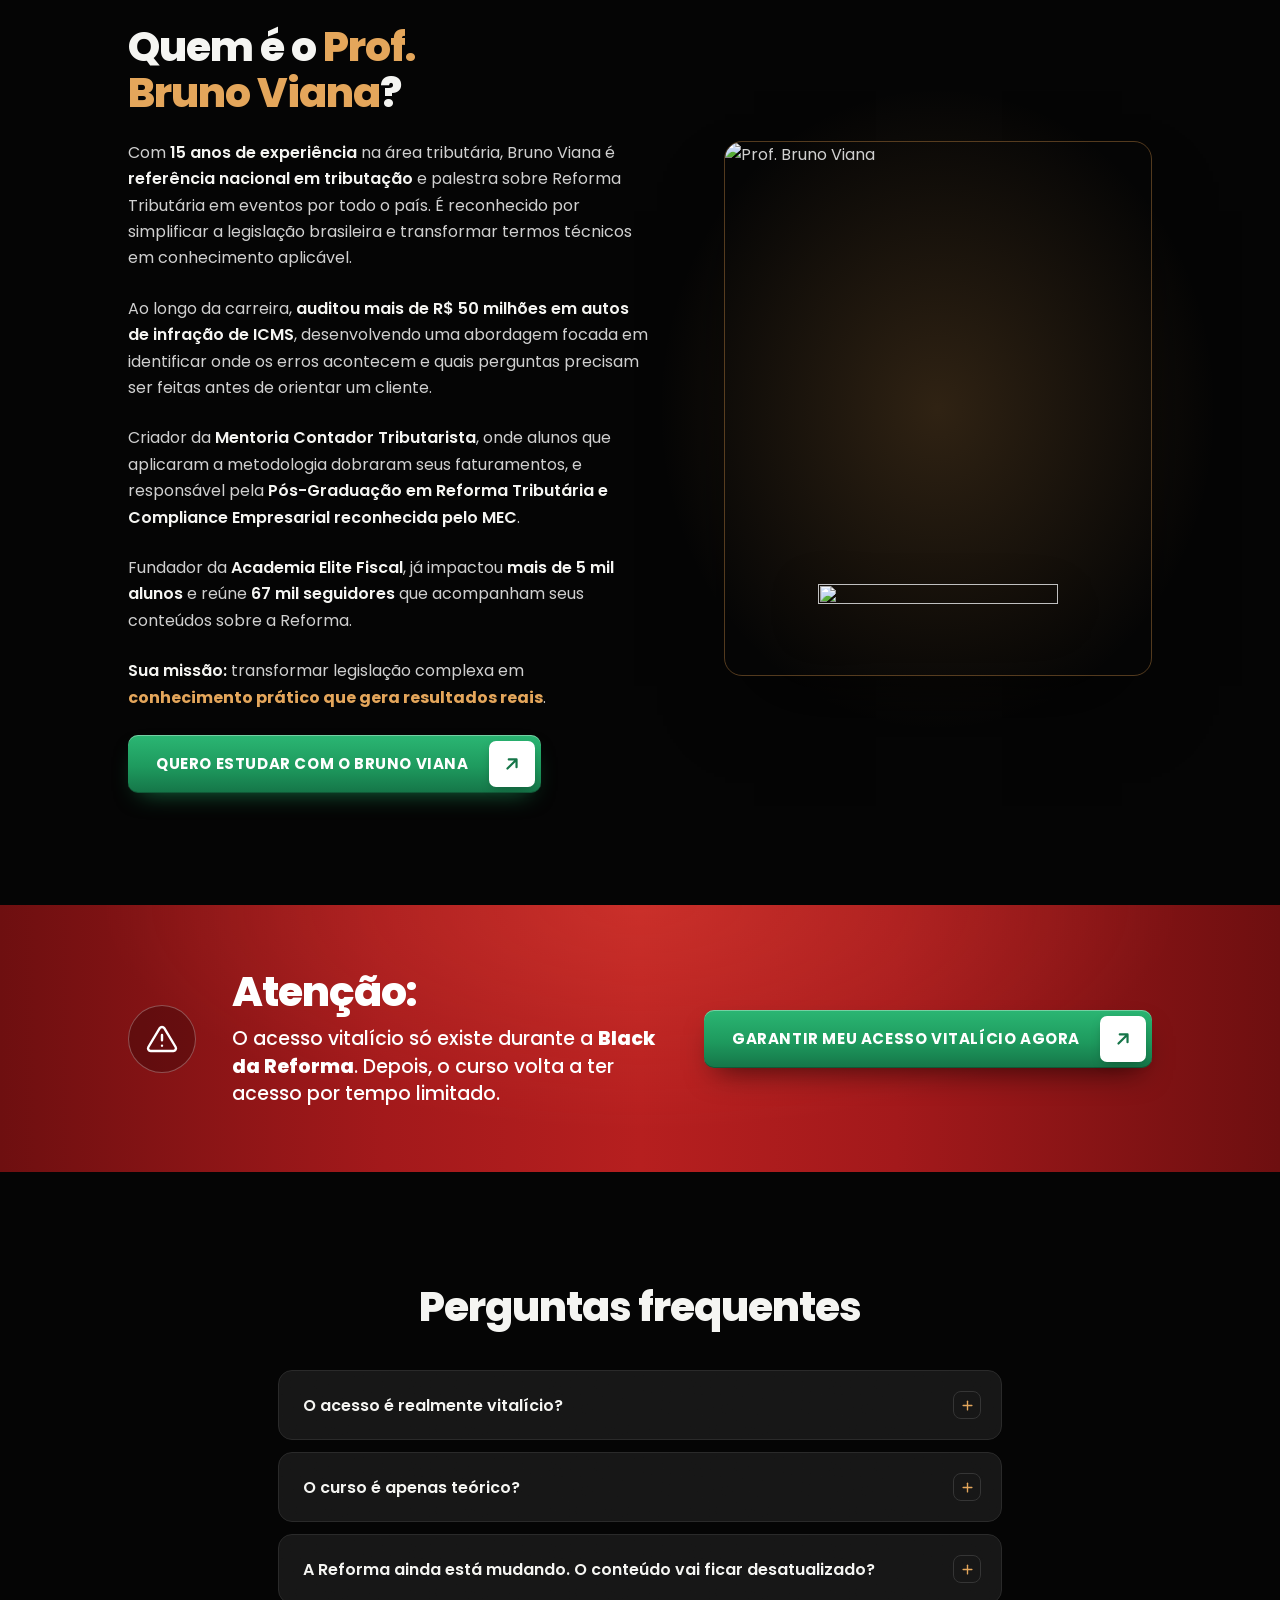
==== commit e5492ecd: "Usa as imagens hospedadas na Academia Elite Fiscal Co-Authored-By: Claude Opus 5.5 <noreply@anthropi" ====
--- a/index.html
+++ b/index.html
@@ -21,8 +21,8 @@
   <link rel="preconnect" href="https://fonts.gstatic.com" crossorigin>
   <link href="https://fonts.googleapis.com/css2?family=Poppins:wght@400;500;600;700;800;900&display=swap" rel="stylesheet">
   <link rel="preload" as="image" href="assets/fundo_background.webp?v=2" media="(min-width: 1001px)" fetchpriority="high">
-  <link rel="preload" as="image" href="assets/fundo_background-1600.webp?v=2" media="(max-width: 1000px)" fetchpriority="high">
-  <link rel="stylesheet" href="styles.css?v=61">
+  <link rel="preload" as="image" href="https://academiaelitefiscal.com.br/wp-content/uploads/2026/11/fundo_background-1600.webp" media="(max-width: 1000px)" fetchpriority="high">
+  <link rel="stylesheet" href="styles.css?v=62">
   <script>document.documentElement.classList.add('js')</script>
 </head>
 <body>
@@ -38,7 +38,7 @@
 <!-- ============ HERO ============ -->
 <header class="hero">
   <div class="container hero__inner">
-    <img class="hero__logo" src="assets/logotipo-640.webp" alt="Black da Reforma — Acesso Vitalício" width="640" height="392" fetchpriority="high" decoding="async">
+    <img class="hero__logo" src="https://academiaelitefiscal.com.br/wp-content/uploads/2026/11/logotipo-640.webp" alt="Black da Reforma — Acesso Vitalício" width="640" height="392" fetchpriority="high" decoding="async">
 
     <h1 class="hero__title">Inscrições abertas para a<br><span class="hl">Black da Reforma 2026</span></h1>
 
@@ -393,72 +393,72 @@
     <div class="sectors">
       <article class="sector seg-card reveal-on">
         <span class="seg-glow" aria-hidden="true"></span><span class="seg-noise" aria-hidden="true"></span><span class="spot" aria-hidden="true"></span>
-        <div class="sec-img"><img src="assets/setores/posto-combustivel.webp" alt="Posto de combustível" width="271" height="363" loading="lazy" decoding="async"></div>
+        <div class="sec-img"><img src="https://academiaelitefiscal.com.br/wp-content/uploads/2026/11/posto-combustivel.webp" alt="Posto de combustível" width="271" height="363" loading="lazy" decoding="async"></div>
         <div class="sec-txt"><h3>Posto de combustível</h3><p>regras específicas, documentos e tributação</p></div>
       </article>
       <article class="sector seg-card reveal-on">
         <span class="seg-glow" aria-hidden="true"></span><span class="seg-noise" aria-hidden="true"></span><span class="spot" aria-hidden="true"></span>
-        <div class="sec-img"><img src="assets/setores/bens-moveis-usados.webp" alt="Bens móveis usados e veículos" width="271" height="363" loading="lazy" decoding="async"></div>
+        <div class="sec-img"><img src="https://academiaelitefiscal.com.br/wp-content/uploads/2026/11/bens-moveis-usados.webp" alt="Bens móveis usados e veículos" width="271" height="363" loading="lazy" decoding="async"></div>
         <div class="sec-txt"><h3>Bens móveis usados e veículos</h3><p>compra, venda, margem e créditos</p></div>
       </article>
       <article class="sector seg-card reveal-on">
         <span class="seg-glow" aria-hidden="true"></span><span class="seg-noise" aria-hidden="true"></span><span class="spot" aria-hidden="true"></span>
-        <div class="sec-img"><img src="assets/setores/e-commerce.webp" alt="E-commerce" width="271" height="363" loading="lazy" decoding="async"></div>
+        <div class="sec-img"><img src="https://academiaelitefiscal.com.br/wp-content/uploads/2026/11/e-commerce.webp" alt="E-commerce" width="271" height="363" loading="lazy" decoding="async"></div>
         <div class="sec-txt"><h3>E-commerce</h3><p>vendas digitais, operação e documentos fiscais</p></div>
       </article>
       <article class="sector seg-card reveal-on">
         <span class="seg-glow" aria-hidden="true"></span><span class="seg-noise" aria-hidden="true"></span><span class="spot" aria-hidden="true"></span>
-        <div class="sec-img"><img src="assets/setores/supermercado.webp" alt="Supermercado" width="271" height="363" loading="lazy" decoding="async"></div>
+        <div class="sec-img"><img src="https://academiaelitefiscal.com.br/wp-content/uploads/2026/11/supermercado.webp" alt="Supermercado" width="271" height="363" loading="lazy" decoding="async"></div>
         <div class="sec-txt"><h3>Supermercado</h3><p>mix de produtos, créditos e precificação</p></div>
       </article>
       <article class="sector seg-card reveal-on">
         <span class="seg-glow" aria-hidden="true"></span><span class="seg-noise" aria-hidden="true"></span><span class="spot" aria-hidden="true"></span>
-        <div class="sec-img"><img src="assets/setores/escolas.webp" alt="Escolas e instituições de ensino" width="271" height="363" loading="lazy" decoding="async"></div>
+        <div class="sec-img"><img src="https://academiaelitefiscal.com.br/wp-content/uploads/2026/11/escolas.webp" alt="Escolas e instituições de ensino" width="271" height="363" loading="lazy" decoding="async"></div>
         <div class="sec-txt"><h3>Escolas e instituições de ensino</h3><p>serviços educacionais e regras aplicáveis</p></div>
       </article>
       <article class="sector seg-card reveal-on">
         <span class="seg-glow" aria-hidden="true"></span><span class="seg-noise" aria-hidden="true"></span><span class="spot" aria-hidden="true"></span>
-        <div class="sec-img"><img src="assets/setores/industria-carne-frango.webp" alt="Indústria de carne e frango" width="271" height="363" loading="lazy" decoding="async"></div>
+        <div class="sec-img"><img src="https://academiaelitefiscal.com.br/wp-content/uploads/2026/11/industria-carne-frango.webp" alt="Indústria de carne e frango" width="271" height="363" loading="lazy" decoding="async"></div>
         <div class="sec-txt"><h3>Indústria de carne e frango</h3><p>cadeia produtiva, insumos e classificação</p></div>
       </article>
       <article class="sector seg-card reveal-on">
         <span class="seg-glow" aria-hidden="true"></span><span class="seg-noise" aria-hidden="true"></span><span class="spot" aria-hidden="true"></span>
-        <div class="sec-img"><img src="assets/setores/bebidas.webp" alt="Setor de bebidas" width="271" height="363" loading="lazy" decoding="async"></div>
+        <div class="sec-img"><img src="https://academiaelitefiscal.com.br/wp-content/uploads/2026/11/bebidas.webp" alt="Setor de bebidas" width="271" height="363" loading="lazy" decoding="async"></div>
         <div class="sec-txt"><h3>Setor de bebidas</h3><p>Imposto Seletivo e pontos de atenção</p></div>
       </article>
       <article class="sector seg-card reveal-on">
         <span class="seg-glow" aria-hidden="true"></span><span class="seg-noise" aria-hidden="true"></span><span class="spot" aria-hidden="true"></span>
-        <div class="sec-img"><img src="assets/setores/distribuidora-alimentos.webp" alt="Distribuidora de alimentos" width="271" height="363" loading="lazy" decoding="async"></div>
+        <div class="sec-img"><img src="https://academiaelitefiscal.com.br/wp-content/uploads/2026/11/distribuidora-alimentos.webp" alt="Distribuidora de alimentos" width="271" height="363" loading="lazy" decoding="async"></div>
         <div class="sec-txt"><h3>Distribuidora de alimentos</h3><p>operações, créditos e formação de preço</p></div>
       </article>
       <article class="sector seg-card reveal-on">
         <span class="seg-glow" aria-hidden="true"></span><span class="seg-noise" aria-hidden="true"></span><span class="spot" aria-hidden="true"></span>
-        <div class="sec-img"><img src="assets/setores/padaria.webp" alt="Padaria e confeitaria" width="271" height="363" loading="lazy" decoding="async"></div>
+        <div class="sec-img"><img src="https://academiaelitefiscal.com.br/wp-content/uploads/2026/11/padaria.webp" alt="Padaria e confeitaria" width="271" height="363" loading="lazy" decoding="async"></div>
         <div class="sec-txt"><h3>Padaria e confeitaria</h3><p>comércio, produção e tributação</p></div>
       </article>
       <article class="sector seg-card reveal-on">
         <span class="seg-glow" aria-hidden="true"></span><span class="seg-noise" aria-hidden="true"></span><span class="spot" aria-hidden="true"></span>
-        <div class="sec-img"><img src="assets/setores/saude.webp" alt="Saúde: consultórios e clínicas" width="271" height="363" loading="lazy" decoding="async"></div>
+        <div class="sec-img"><img src="https://academiaelitefiscal.com.br/wp-content/uploads/2026/11/saude.webp" alt="Saúde: consultórios e clínicas" width="271" height="363" loading="lazy" decoding="async"></div>
         <div class="sec-txt"><h3>Saúde: consultórios e clínicas</h3><p>regimes e particularidades do segmento</p></div>
       </article>
       <article class="sector seg-card reveal-on">
         <span class="seg-glow" aria-hidden="true"></span><span class="seg-noise" aria-hidden="true"></span><span class="spot" aria-hidden="true"></span>
-        <div class="sec-img"><img src="assets/setores/farmacia-manipulacao.webp" alt="Farmácia de manipulação" width="271" height="363" loading="lazy" decoding="async"></div>
+        <div class="sec-img"><img src="https://academiaelitefiscal.com.br/wp-content/uploads/2026/11/farmacia-manipulacao.webp" alt="Farmácia de manipulação" width="271" height="363" loading="lazy" decoding="async"></div>
         <div class="sec-txt"><h3>Farmácia de manipulação</h3><p>produtos, serviços e classificação fiscal</p></div>
       </article>
       <article class="sector seg-card reveal-on">
         <span class="seg-glow" aria-hidden="true"></span><span class="seg-noise" aria-hidden="true"></span><span class="spot" aria-hidden="true"></span>
-        <div class="sec-img"><img src="assets/setores/transportadora.webp" alt="Transportadora e logística" width="271" height="363" loading="lazy" decoding="async"></div>
+        <div class="sec-img"><img src="https://academiaelitefiscal.com.br/wp-content/uploads/2026/11/transportadora.webp" alt="Transportadora e logística" width="271" height="363" loading="lazy" decoding="async"></div>
         <div class="sec-txt"><h3>Transportadora e logística</h3><p>prestação, documentos e operação logística</p></div>
       </article>
       <article class="sector seg-card reveal-on">
         <span class="seg-glow" aria-hidden="true"></span><span class="seg-noise" aria-hidden="true"></span><span class="spot" aria-hidden="true"></span>
-        <div class="sec-img"><img src="assets/setores/restaurante.webp" alt="Bares, restaurantes e lanchonetes" width="271" height="363" loading="lazy" decoding="async"></div>
+        <div class="sec-img"><img src="https://academiaelitefiscal.com.br/wp-content/uploads/2026/11/restaurante.webp" alt="Bares, restaurantes e lanchonetes" width="271" height="363" loading="lazy" decoding="async"></div>
         <div class="sec-txt"><h3>Bares, restaurantes e lanchonetes</h3><p>insumos, vendas e composição do preço</p></div>
       </article>
       <article class="sector seg-card is-new reveal-on">
         <span class="seg-glow" aria-hidden="true"></span><span class="seg-noise" aria-hidden="true"></span><span class="spot" aria-hidden="true"></span>
-        <div class="sec-img"><img src="assets/setores/novos_segmentos.webp" alt="Novos segmentos em breve" width="271" height="363" loading="lazy" decoding="async"></div>
+        <div class="sec-img"><img src="https://academiaelitefiscal.com.br/wp-content/uploads/2026/11/novos_segmentos.webp" alt="Novos segmentos em breve" width="271" height="363" loading="lazy" decoding="async"></div>
         <div class="sec-txt"><h3>Novos segmentos em breve</h3><p>conteúdo setorial em atualização contínua</p></div>
       </article>
     </div>
@@ -478,7 +478,7 @@
           <h3>Planilha de Precificação Mista 2027</h3>
           <p>Simule os efeitos tributários na formação de preço conforme as premissas da operação.</p>
         </div>
-        <div class="feat-img"><img src="assets/materiais/precificacao-mista-2027.webp?v=2" alt="Planilha de Precificação Mista 2027" width="1106" height="672" loading="lazy" decoding="async"></div>
+        <div class="feat-img"><img src="https://academiaelitefiscal.com.br/wp-content/uploads/2026/11/precificacao-mista-2027.webp" alt="Planilha de Precificação Mista 2027" width="1106" height="672" loading="lazy" decoding="async"></div>
       </article>
       <article class="feat-row seg-card reverse reveal-on"><span class="seg-glow" aria-hidden="true"></span><span class="seg-noise" aria-hidden="true"></span><span class="spot" aria-hidden="true"></span>
         <div class="feat-txt">
@@ -486,29 +486,29 @@
           <h3>Checklist de Simulação Simples Convencional x Híbrido</h3>
           <p>O passo a passo para decidir, com o cliente, qual caminho faz mais sentido.</p>
         </div>
-        <div class="feat-img"><img src="assets/materiais/checklist-simulacao.webp?v=2" alt="Checklist de Simulação Simples Convencional x Híbrido" width="1106" height="672" loading="lazy" decoding="async"></div>
+        <div class="feat-img"><img src="https://academiaelitefiscal.com.br/wp-content/uploads/2026/11/checklist-simulacao.webp" alt="Checklist de Simulação Simples Convencional x Híbrido" width="1106" height="672" loading="lazy" decoding="async"></div>
       </article>
     </div>
 
     <div class="mat-bento">
       <article class="seg-card mat-b third reveal-on"><span class="seg-glow" aria-hidden="true"></span><span class="seg-noise" aria-hidden="true"></span><span class="spot" aria-hidden="true"></span>
-        <div class="mat-ph"><img src="assets/materiais/ebook-reforma-setorial.webp?v=2" alt="E-book Reforma Tributária Setorial" width="365" height="375" loading="lazy" decoding="async"></div>
+        <div class="mat-ph"><img src="https://academiaelitefiscal.com.br/wp-content/uploads/2026/11/ebook-reforma-setorial.webp" alt="E-book Reforma Tributária Setorial" width="365" height="375" loading="lazy" decoding="async"></div>
         <div class="mat-foot"><h3>E-book Reforma Tributária Setorial</h3><p>50 segmentos analisados: como IBS, CBS e IS afetam cada negócio na prática.</p></div>
       </article>
       <article class="seg-card mat-b third reveal-on"><span class="seg-glow" aria-hidden="true"></span><span class="seg-noise" aria-hidden="true"></span><span class="spot" aria-hidden="true"></span>
-        <div class="mat-ph"><img src="assets/materiais/ebook-contratos.webp?v=2" alt="E-book Contratos na Reforma Tributária" width="365" height="375" loading="lazy" decoding="async"></div>
+        <div class="mat-ph"><img src="https://academiaelitefiscal.com.br/wp-content/uploads/2026/11/ebook-contratos.webp" alt="E-book Contratos na Reforma Tributária" width="365" height="375" loading="lazy" decoding="async"></div>
         <div class="mat-foot"><h3>E-book Contratos na Reforma Tributária</h3><p>Cláusulas fiscais para contratos com clientes e com fornecedores.</p></div>
       </article>
       <article class="seg-card mat-b third reveal-on"><span class="seg-glow" aria-hidden="true"></span><span class="seg-noise" aria-hidden="true"></span><span class="spot" aria-hidden="true"></span>
-        <div class="mat-ph"><img src="assets/materiais/ebook-simples-nacional.webp?v=2" alt="E-book O Simples Nacional na Reforma" width="365" height="375" loading="lazy" decoding="async"></div>
+        <div class="mat-ph"><img src="https://academiaelitefiscal.com.br/wp-content/uploads/2026/11/ebook-simples-nacional.webp" alt="E-book O Simples Nacional na Reforma" width="365" height="375" loading="lazy" decoding="async"></div>
         <div class="mat-foot"><h3>E-book O Simples Nacional na Reforma</h3><p>O que muda, o que fica e o que o profissional precisa saber.</p></div>
       </article>
       <article class="seg-card mat-b half reveal-on"><span class="seg-glow" aria-hidden="true"></span><span class="seg-noise" aria-hidden="true"></span><span class="spot" aria-hidden="true"></span>
-        <div class="mat-ph"><img src="assets/materiais/checklist-estudo.webp?v=2" alt="Checklist de Estudo da Reforma" width="556" height="375" loading="lazy" decoding="async"></div>
+        <div class="mat-ph"><img src="https://academiaelitefiscal.com.br/wp-content/uploads/2026/11/checklist-estudo.webp" alt="Checklist de Estudo da Reforma" width="556" height="375" loading="lazy" decoding="async"></div>
         <div class="mat-foot"><h3>Checklist de Estudo da Reforma</h3><p>Tudo o que você precisa dominar antes de orientar seus clientes.</p></div>
       </article>
       <article class="seg-card mat-b half reveal-on"><span class="seg-glow" aria-hidden="true"></span><span class="seg-noise" aria-hidden="true"></span><span class="spot" aria-hidden="true"></span>
-        <div class="mat-ph"><img src="assets/materiais/manual-cclasstrib.webp?v=2" alt="Manual de Uso do cClassTrib" width="556" height="375" loading="lazy" decoding="async"></div>
+        <div class="mat-ph"><img src="https://academiaelitefiscal.com.br/wp-content/uploads/2026/11/manual-cclasstrib.webp" alt="Manual de Uso do cClassTrib" width="556" height="375" loading="lazy" decoding="async"></div>
         <div class="mat-foot"><h3>Manual de Uso do cClassTrib</h3><p>Como usar o cClassTrib na prática.</p></div>
       </article>
     </div>
@@ -527,7 +527,7 @@
           <h3>Curso dos Regimes Tributários: Simples, Presumido e Real</h3>
           <p>A Reforma muda o consumo, mas o IR e a CSLL continuam seguindo as regras de cada regime. Domine as regras gerais do Simples Nacional, do Lucro Presumido e do Lucro Real, com IR, CSLL e a base contábil de cada apuração. É o que garante que você atenda bem o cliente hoje, enquanto se prepara para amanhã.</p>
         </div>
-        <div class="feat-img"><img src="assets/bonus/cursos-do-regime.webp?v=1" alt="Curso dos Regimes Tributários: Simples, Presumido e Real" width="1106" height="672" loading="lazy" decoding="async"></div>
+        <div class="feat-img"><img src="https://academiaelitefiscal.com.br/wp-content/uploads/2026/11/cursos-do-regime.webp" alt="Curso dos Regimes Tributários: Simples, Presumido e Real" width="1106" height="672" loading="lazy" decoding="async"></div>
       </article>
       <article class="feat-row seg-card reverse reveal-on"><span class="seg-glow" aria-hidden="true"></span><span class="seg-noise" aria-hidden="true"></span><span class="spot" aria-hidden="true"></span>
         <div class="feat-txt">
@@ -535,7 +535,7 @@
           <h3>Planilha do Novo Simples</h3>
           <p>Simule cenários de IBS e CBS para cada empresa do Simples Nacional e compare o recolhimento convencional com o híbrido. Os números ficam prontos para você levar à reunião e mostrar ao cliente qual caminho faz mais sentido.</p>
         </div>
-        <div class="feat-img"><img src="assets/bonus/planilha-do-novo.webp?v=1" alt="Planilha do Novo Simples" width="1106" height="672" loading="lazy" decoding="async"></div>
+        <div class="feat-img"><img src="https://academiaelitefiscal.com.br/wp-content/uploads/2026/11/planilha-do-novo.webp" alt="Planilha do Novo Simples" width="1106" height="672" loading="lazy" decoding="async"></div>
       </article>
       <article class="feat-row seg-card reveal-on"><span class="seg-glow" aria-hidden="true"></span><span class="seg-noise" aria-hidden="true"></span><span class="spot" aria-hidden="true"></span>
         <div class="feat-txt">
@@ -543,7 +543,7 @@
           <h3>Plano de Ação</h3>
           <p>Chega de abrir a plataforma sem saber por onde começar. O Plano de Ação mostra a ordem certa de estudo, o que consultar primeiro e como encaixar a Reforma na sua rotina, mesmo com pouco tempo.</p>
         </div>
-        <div class="feat-img"><img src="assets/bonus/plano-de-acao.webp?v=1" alt="Plano de Ação" width="1106" height="672" loading="lazy" decoding="async"></div>
+        <div class="feat-img"><img src="https://academiaelitefiscal.com.br/wp-content/uploads/2026/11/plano-de-acao.webp" alt="Plano de Ação" width="1106" height="672" loading="lazy" decoding="async"></div>
       </article>
       <article class="feat-row seg-card reverse reveal-on"><span class="seg-glow" aria-hidden="true"></span><span class="seg-noise" aria-hidden="true"></span><span class="spot" aria-hidden="true"></span>
         <div class="feat-txt">
@@ -551,7 +551,7 @@
           <h3>Plano de Atualização</h3>
           <p>Boletim Tributário semanal + grupo de avisos no WhatsApp. Toda semana, um resumo com as principais atualizações da Reforma. No grupo, os avisos importantes chegam direto no seu celular. Você para de caçar notícia e passa a receber só o que impacta seus clientes.</p>
         </div>
-        <div class="feat-img"><img src="assets/bonus/boletim-atualizacao.webp?v=1" alt="Plano de Atualização" width="1106" height="672" loading="lazy" decoding="async"></div>
+        <div class="feat-img"><img src="https://academiaelitefiscal.com.br/wp-content/uploads/2026/11/boletim-atualizacao.webp" alt="Plano de Atualização" width="1106" height="672" loading="lazy" decoding="async"></div>
       </article>
     </div>
   </div>
@@ -694,7 +694,7 @@
 
       <div class="price-card seg-card reveal-on">
         <span class="seg-glow" aria-hidden="true"></span><span class="seg-noise" aria-hidden="true"></span><span class="spot" aria-hidden="true"></span>
-        <div class="pc-logo"><img src="assets/logotipo-640.webp" alt="Black da Reforma — Acesso Vitalício" width="640" height="392" loading="lazy" decoding="async"></div>
+        <div class="pc-logo"><img src="https://academiaelitefiscal.com.br/wp-content/uploads/2026/11/logotipo-640.webp" alt="Black da Reforma — Acesso Vitalício" width="640" height="392" loading="lazy" decoding="async"></div>
         <div class="price-row"><span class="old">de R$ <span data-price="full">[VALOR CHEIO]</span></span></div>
         <div class="price-row price-main">
           <span class="por-l">por</span>
@@ -736,9 +736,9 @@
     <div class="bio__media reveal-on">
       <div class="bio__glow" aria-hidden="true"></div>
       <div class="bio__photo">
-        <img src="assets/foto_expert.webp" alt="Prof. Bruno Viana" width="454" height="567" loading="lazy" decoding="async">
+        <img src="https://academiaelitefiscal.com.br/wp-content/uploads/2026/11/foto_expert.webp" alt="Prof. Bruno Viana" width="454" height="567" loading="lazy" decoding="async">
         <a class="bio__ig" href="https://www.instagram.com/bruno.vianamacedo/" target="_blank" rel="noopener" aria-label="Instagram do Bruno Viana: @bruno.vianamacedo">
-          <img src="assets/instagram.webp" alt="" width="268" height="76" loading="lazy" decoding="async">
+          <img src="https://academiaelitefiscal.com.br/wp-content/uploads/2026/11/instagram.webp" alt="" width="268" height="76" loading="lazy" decoding="async">
         </a>
       </div>
     </div>
--- a/styles.css
+++ b/styles.css
@@ -280,7 +280,7 @@
   .hero {
     background-image:
       linear-gradient(180deg, rgba(5, 5, 5, .6) 0%, rgba(5, 5, 5, .2) 50%, rgba(5, 5, 5, 0) 75%),
-      url("assets/fundo_background-1600.webp?v=2");
+      url("https://academiaelitefiscal.com.br/wp-content/uploads/2026/11/fundo_background-1600.webp");
   }
 }
 @media (max-width: 640px) {
